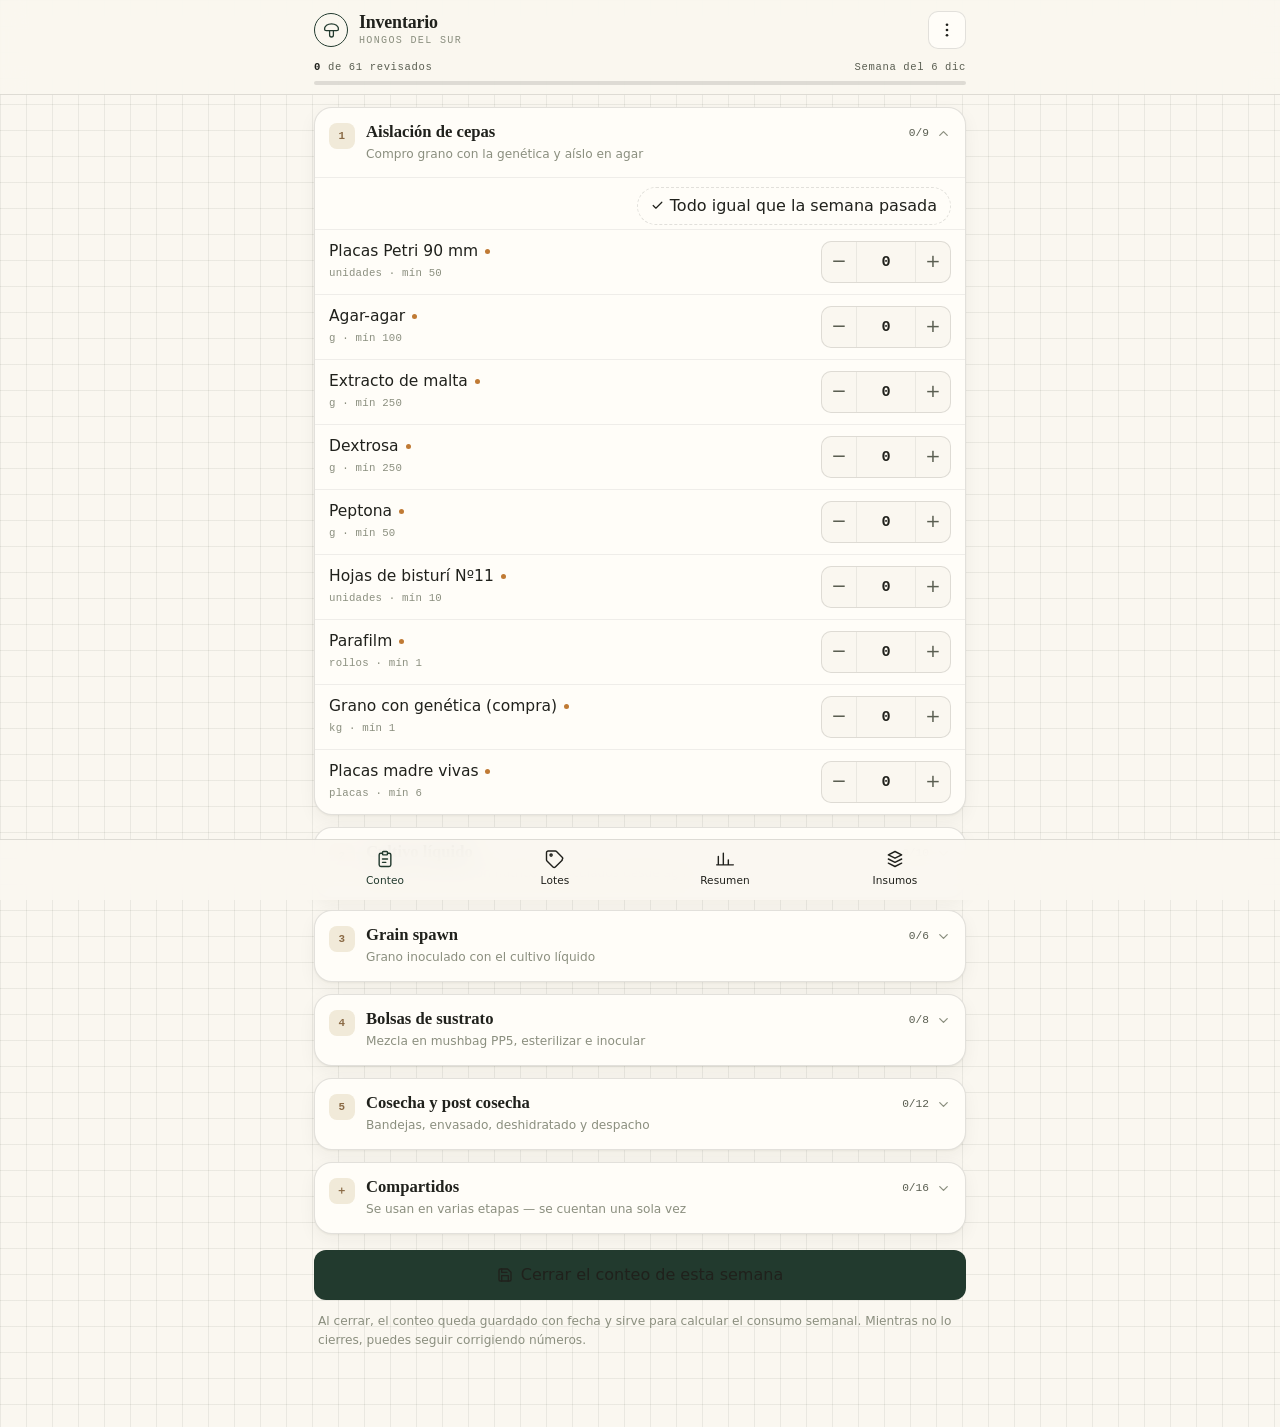
==== inventario/index.html @ a9a87414 "Sincroniza lotes y cosechas entre dispositivos Lo local sigue mandando: se guarda primero en el tele" ====
<!doctype html>
<html lang="es">
<head>
<meta charset="utf-8">
<meta name="viewport" content="width=device-width,initial-scale=1,viewport-fit=cover">
<meta name="theme-color" content="#faf7f0" media="(prefers-color-scheme: light)">
<meta name="theme-color" content="#161b17" media="(prefers-color-scheme: dark)">
<meta name="description" content="Inventario de insumos y trazabilidad de lotes - Hongos del Sur">
<meta name="robots" content="noindex, nofollow">
<meta name="apple-mobile-web-app-capable" content="yes">
<meta name="apple-mobile-web-app-title" content="Inventario">
<meta name="apple-mobile-web-app-status-bar-style" content="default">
<meta name="mobile-web-app-capable" content="yes">
<link rel="manifest" href="manifest.json">
<link rel="apple-touch-icon" href="icons/apple-touch-icon.png">
<link rel="icon" href="icons/favicon-32.png" sizes="32x32" type="image/png">
<style>html{-webkit-tap-highlight-color:transparent}body{margin:0}</style>
</head>
<body><title>Inventario — Hongos del Sur</title>

<style>
/* ============================================================
   Inventario — Hongos del Sur
   Paleta y tipografía derivadas de DESIGN.md del sitio.
   Sin dependencias externas: funciona sin internet.
   ============================================================ */

:root{
  /* Superficies */
  --paper:#faf7f0;
  --sand:#f1ead9;
  --cream:#fffdf8;
  --line:rgba(32,33,28,.13);
  --line-soft:rgba(32,33,28,.07);

  /* Texto */
  --ink:#20211c;
  --ink-soft:#5a5e51;
  --ink-faint:#8b8f7f;

  /* Marca */
  --forest:#223a2e;
  --moss:#7b8a58;
  --amber:#c07a34;
  --earth:#8a6a45;

  /* Acción */
  --accent:#223a2e;
  --accent-hi:#2f4f3c;
  --on-accent:#faf7f0;

  /* Estado (semántico, independiente del acento) */
  --ok:#5f7a4a;
  --ok-bg:rgba(95,122,74,.12);
  --warn:#b5722c;
  --warn-bg:rgba(181,114,44,.13);
  --crit:#a33b28;
  --crit-bg:rgba(163,59,40,.12);

  /* Tipografía */
  --f-display:ui-serif,Georgia,"Iowan Old Style","Times New Roman",serif;
  --f-body:system-ui,-apple-system,"Segoe UI",Roboto,"Helvetica Neue",sans-serif;
  --f-mono:ui-monospace,"Cascadia Mono","SF Mono",Menlo,Consolas,"Liberation Mono",monospace;

  --r:12px;
  --r-lg:18px;
  --shadow:0 1px 2px rgba(32,33,28,.05),0 6px 18px rgba(32,33,28,.05);
}

@media (prefers-color-scheme:dark){
  :root{
    --paper:#161b17;
    --sand:#1d241f;
    --cream:#1e2620;
    --line:rgba(233,229,217,.15);
    --line-soft:rgba(233,229,217,.07);
    --ink:#e9e5d9;
    --ink-soft:#a2ab96;
    --ink-faint:#78806e;
    --forest:#8fa367;
    --moss:#9bb87a;
    --amber:#d99a52;
    --earth:#b09070;
    --accent:#8fa367;
    --accent-hi:#a3b87b;
    --on-accent:#12180f;
    --ok:#9bb87a;
    --ok-bg:rgba(155,184,122,.15);
    --warn:#d99a52;
    --warn-bg:rgba(217,154,82,.15);
    --crit:#dc7a63;
    --crit-bg:rgba(220,122,99,.15);
    --shadow:0 1px 2px rgba(0,0,0,.3),0 6px 18px rgba(0,0,0,.25);
  }
}
:root[data-theme="dark"]{
  --paper:#161b17; --sand:#1d241f; --cream:#1e2620;
  --line:rgba(233,229,217,.15); --line-soft:rgba(233,229,217,.07);
  --ink:#e9e5d9; --ink-soft:#a2ab96; --ink-faint:#78806e;
  --forest:#8fa367; --moss:#9bb87a; --amber:#d99a52; --earth:#b09070;
  --accent:#8fa367; --accent-hi:#a3b87b; --on-accent:#12180f;
  --ok:#9bb87a; --ok-bg:rgba(155,184,122,.15);
  --warn:#d99a52; --warn-bg:rgba(217,154,82,.15);
  --crit:#dc7a63; --crit-bg:rgba(220,122,99,.15);
  --shadow:0 1px 2px rgba(0,0,0,.3),0 6px 18px rgba(0,0,0,.25);
}
:root[data-theme="light"]{
  --paper:#faf7f0; --sand:#f1ead9; --cream:#fffdf8;
  --line:rgba(32,33,28,.13); --line-soft:rgba(32,33,28,.07);
  --ink:#20211c; --ink-soft:#5a5e51; --ink-faint:#8b8f7f;
  --forest:#223a2e; --moss:#7b8a58; --amber:#c07a34; --earth:#8a6a45;
  --accent:#223a2e; --accent-hi:#2f4f3c; --on-accent:#faf7f0;
  --ok:#5f7a4a; --ok-bg:rgba(95,122,74,.12);
  --warn:#b5722c; --warn-bg:rgba(181,114,44,.13);
  --crit:#a33b28; --crit-bg:rgba(163,59,40,.12);
  --shadow:0 1px 2px rgba(32,33,28,.05),0 6px 18px rgba(32,33,28,.05);
}

*,*::before,*::after{box-sizing:border-box}

.hds{
  font-family:var(--f-body);
  color:var(--ink);
  background:var(--paper);
  /* Trama de papel milimetrado, muy tenue — guiño al cuaderno de laboratorio */
  background-image:
    linear-gradient(var(--line-soft) 1px,transparent 1px),
    linear-gradient(90deg,var(--line-soft) 1px,transparent 1px);
  background-size:26px 26px;
  min-height:100vh;
  -webkit-text-size-adjust:100%;
  padding-bottom:calc(78px + env(safe-area-inset-bottom,0px));
  line-height:1.5;
  font-size:16px;
}
.hds :focus-visible{outline:2px solid var(--accent);outline-offset:2px;border-radius:6px}
.hds button{font:inherit;color:inherit;cursor:pointer}
.hds input,.hds select,.hds textarea{font:inherit;color:inherit}

.wrap{max-width:680px;margin:0 auto;padding:0 14px}

/* ---------- Cabecera ---------- */
.top{
  position:sticky;top:0;z-index:40;
  background:color-mix(in srgb,var(--paper) 88%,transparent);
  backdrop-filter:blur(12px);-webkit-backdrop-filter:blur(12px);
  border-bottom:1px solid var(--line);
}
.top__in{display:flex;align-items:center;gap:11px;padding:11px 14px;max-width:680px;margin:0 auto}
.mark{width:34px;height:34px;flex:none;border-radius:50%;border:1.5px solid var(--accent);display:grid;place-items:center;color:var(--accent)}
.mark svg{width:19px;height:19px;display:block}
.top__txt{min-width:0;flex:1}
.top__t{font-family:var(--f-display);font-size:1.12rem;font-weight:600;letter-spacing:-.01em;line-height:1.15}
.top__s{font-family:var(--f-mono);font-size:.63rem;letter-spacing:.13em;text-transform:uppercase;color:var(--ink-faint);margin-top:1px}
.iconbtn{
  width:38px;height:38px;flex:none;border-radius:10px;border:1px solid var(--line);
  background:var(--cream);display:grid;place-items:center;color:var(--ink-soft);
}
.iconbtn:hover{border-color:var(--accent);color:var(--accent)}
.iconbtn svg{width:18px;height:18px}
/* display:grid gana sobre el [hidden] del navegador; hay que desactivarlo a mano. */
.iconbtn[hidden],.mark[hidden]{display:none}

/* Barra de avance del conteo */
.prog{padding:0 14px 9px;max-width:680px;margin:0 auto}
.prog__lbl{display:flex;justify-content:space-between;align-items:baseline;font-family:var(--f-mono);font-size:.66rem;letter-spacing:.06em;color:var(--ink-soft);margin-bottom:5px}
.prog__lbl b{color:var(--ink);font-weight:600}
.prog__bar{height:4px;border-radius:99px;background:var(--line);overflow:hidden}
.prog__fill{height:100%;background:var(--accent);border-radius:99px;transition:width .35s cubic-bezier(.4,0,.2,1)}

/* ---------- Grupos de etapa ---------- */
.stage{
  background:var(--cream);border:1px solid var(--line);border-radius:var(--r-lg);
  margin-top:12px;overflow:hidden;box-shadow:var(--shadow);
}
.stage__head{
  display:flex;align-items:flex-start;gap:11px;width:100%;text-align:left;
  padding:14px;background:none;border:0;border-bottom:1px solid transparent;
}
.stage.open .stage__head{border-bottom-color:var(--line-soft)}
.stage__n{
  font-family:var(--f-mono);font-size:.68rem;font-weight:600;letter-spacing:.04em;
  width:26px;height:26px;flex:none;border-radius:8px;display:grid;place-items:center;
  background:var(--sand);color:var(--earth);margin-top:1px;
}
.stage__txt{flex:1;min-width:0}
.stage__t{display:block;font-family:var(--f-display);font-size:1.04rem;font-weight:600;line-height:1.25;text-wrap:balance}
.stage__d{display:block;font-size:.76rem;color:var(--ink-faint);margin-top:3px;line-height:1.4}
.stage__c{font-family:var(--f-mono);font-size:.7rem;color:var(--ink-soft);flex:none;display:flex;align-items:center;gap:7px;margin-top:3px;font-variant-numeric:tabular-nums}
.chev{width:15px;height:15px;transition:transform .25s;color:var(--ink-faint)}
.stage.open .chev{transform:rotate(180deg)}
.stage__body{display:none}
.stage.open .stage__body{display:block}

.samebar{display:flex;justify-content:flex-end;padding:9px 14px 4px}
.btn-same{
  border:1px dashed var(--line);background:none;color:var(--ink-soft);
  border-radius:99px;padding:6px 13px;font-size:.76rem;
  display:inline-flex;align-items:center;gap:6px;
}
.btn-same:hover{border-color:var(--accent);border-style:solid;color:var(--accent)}
.btn-same svg{width:13px;height:13px}

/* ---------- Fila de insumo ---------- */
.row{border-top:1px solid var(--line-soft)}
.row:first-child{border-top:0}
.row__top{display:flex;align-items:flex-start;gap:10px;padding:11px 14px}
.row__tap{flex:1;min-width:0;background:none;border:0;padding:0;text-align:left}
.row__nom{font-size:.94rem;font-weight:500;line-height:1.3;display:block}
.row__meta{
  display:flex;flex-wrap:wrap;align-items:center;gap:5px 8px;margin-top:4px;
  font-family:var(--f-mono);font-size:.67rem;color:var(--ink-faint);letter-spacing:.02em;
}
.pill{display:inline-flex;align-items:center;gap:4px;padding:2px 7px;border-radius:99px;font-weight:600;letter-spacing:.03em}
.pill--ok{background:var(--ok-bg);color:var(--ok)}
.pill--warn{background:var(--warn-bg);color:var(--warn)}
.pill--crit{background:var(--crit-bg);color:var(--crit)}
.pill--vivo{background:var(--sand);color:var(--earth)}
.stage__c{white-space:nowrap}
.dot{width:5px;height:5px;border-radius:50%;background:currentColor;flex:none}

.stepper{display:flex;align-items:center;gap:0;flex:none;border:1px solid var(--line);border-radius:10px;overflow:hidden;background:var(--paper)}
.stepper button{
  width:34px;height:40px;border:0;background:none;color:var(--ink-soft);
  font-size:1.15rem;line-height:1;display:grid;place-items:center;
}
.stepper button:hover{background:var(--sand);color:var(--accent)}
.stepper input{
  width:60px;height:40px;border:0;border-left:1px solid var(--line-soft);border-right:1px solid var(--line-soft);
  background:none;text-align:center;font-family:var(--f-mono);font-size:.95rem;font-weight:600;
  font-variant-numeric:tabular-nums;padding:0 2px;-moz-appearance:textfield;
}
.stepper input::-webkit-outer-spin-button,.stepper input::-webkit-inner-spin-button{-webkit-appearance:none;margin:0}
.row.done .stepper{border-color:color-mix(in srgb,var(--ok) 45%,var(--line))}
.row.pend .row__nom::after{
  content:"";display:inline-block;width:5px;height:5px;border-radius:50%;
  background:var(--amber);margin-left:7px;vertical-align:middle;
}

/* Cajón de detalle */
.det{display:none;padding:0 14px 14px;margin-left:0}
.row.open .det{display:block}
.det__box{background:var(--sand);border-radius:var(--r);padding:12px}
.det__grid{display:grid;grid-template-columns:repeat(3,1fr);gap:10px;margin-bottom:11px}
.det__k{font-family:var(--f-mono);font-size:.6rem;letter-spacing:.08em;text-transform:uppercase;color:var(--ink-faint)}
.det__v{font-family:var(--f-mono);font-size:.9rem;font-weight:600;font-variant-numeric:tabular-nums;margin-top:2px}
.det__row{display:flex;align-items:center;gap:9px;flex-wrap:wrap}
.det__row label{font-size:.8rem;color:var(--ink-soft);flex:1;min-width:120px}
.mini{width:88px;height:34px;border:1px solid var(--line);border-radius:8px;background:var(--cream);text-align:center;font-family:var(--f-mono);font-size:.86rem;font-variant-numeric:tabular-nums;-moz-appearance:textfield}
.mini::-webkit-outer-spin-button,.mini::-webkit-inner-spin-button{-webkit-appearance:none;margin:0}
.spark{margin-top:11px;height:34px;width:100%;display:block;overflow:visible}
.linkbtn{background:none;border:0;padding:0;color:var(--accent);font-size:.78rem;text-decoration:underline;text-underline-offset:3px;margin-top:10px}

/* ---------- Botones ---------- */
.btn{
  border:0;border-radius:12px;padding:13px 18px;font-size:.92rem;font-weight:600;
  display:inline-flex;align-items:center;justify-content:center;gap:8px;width:100%;
}
.btn--primary{background:var(--accent);color:var(--on-accent)}
.btn--primary:hover{background:var(--accent-hi)}
.btn--ghost{background:var(--cream);color:var(--ink);border:1px solid var(--line)}
.btn--ghost:hover{border-color:var(--accent);color:var(--accent)}
.btn--danger{background:var(--cream);color:var(--crit);border:1px solid var(--crit-bg)}
.btn svg{width:16px;height:16px;flex:none}
.btnrow{display:grid;grid-template-columns:1fr 1fr;gap:9px}

/* ---------- Resumen ---------- */
.tiles{display:grid;grid-template-columns:1fr 1fr;gap:10px;margin-top:12px}
.tile{background:var(--cream);border:1px solid var(--line);border-radius:var(--r-lg);padding:14px;box-shadow:var(--shadow)}
.tile__k{font-family:var(--f-mono);font-size:.6rem;letter-spacing:.09em;text-transform:uppercase;color:var(--ink-faint);line-height:1.3}
.tile__v{font-family:var(--f-mono);font-size:1.5rem;font-weight:700;font-variant-numeric:tabular-nums;letter-spacing:-.02em;margin-top:7px;line-height:1}
.tile__s{font-size:.72rem;color:var(--ink-faint);margin-top:5px;line-height:1.35}
.tile--crit .tile__v{color:var(--crit)}
.tile--warn .tile__v{color:var(--warn)}

.card{background:var(--cream);border:1px solid var(--line);border-radius:var(--r-lg);margin-top:12px;box-shadow:var(--shadow);overflow:hidden}
.card__head{padding:14px 14px 11px;display:flex;align-items:baseline;justify-content:space-between;gap:10px}
.card__t{font-family:var(--f-display);font-size:1.02rem;font-weight:600}
.card__n{font-family:var(--f-mono);font-size:.68rem;color:var(--ink-faint)}
.card__body{padding:0 14px 14px}

.buy{display:flex;align-items:center;gap:11px;padding:10px 14px;border-top:1px solid var(--line-soft)}
.buy__t{flex:1;min-width:0}
.buy__n{font-size:.9rem;font-weight:500;line-height:1.3}
.buy__m{font-family:var(--f-mono);font-size:.66rem;color:var(--ink-faint);margin-top:3px}
.buy__q{font-family:var(--f-mono);font-size:1rem;font-weight:700;text-align:right;flex:none;max-width:104px;font-variant-numeric:tabular-nums}
.buy__q small{display:block;font-size:.62rem;font-weight:400;color:var(--ink-faint);letter-spacing:.03em}
button.buy{width:100%;text-align:left;background:none;border:0;border-top:1px solid var(--line-soft)}
button.buy:hover{background:var(--sand)}

.bars{display:flex;flex-direction:column;gap:9px}
.bar__l{display:flex;justify-content:space-between;font-size:.78rem;margin-bottom:4px}
.bar__l span:last-child{font-family:var(--f-mono);font-variant-numeric:tabular-nums;color:var(--ink-soft)}
.bar__t{height:6px;background:var(--sand);border-radius:99px;overflow:hidden}
.bar__f{height:100%;border-radius:99px;background:var(--moss)}

.hist{width:100%;border-collapse:collapse;font-family:var(--f-mono);font-size:.76rem;font-variant-numeric:tabular-nums}
.hist th{text-align:left;font-weight:600;font-size:.6rem;letter-spacing:.08em;text-transform:uppercase;color:var(--ink-faint);padding:0 0 7px}
.hist td{padding:7px 0;border-top:1px solid var(--line-soft)}
.hist td:nth-child(n+2),.hist th:nth-child(n+2){text-align:right}
.tablescroll{overflow-x:auto}

/* ---------- Insumos ---------- */
.search{width:100%;height:44px;border:1px solid var(--line);border-radius:12px;background:var(--cream);padding:0 14px;font-size:.92rem;margin-top:12px}
.ilist{margin-top:12px}
.igroup__t{font-family:var(--f-mono);font-size:.63rem;letter-spacing:.11em;text-transform:uppercase;color:var(--ink-faint);padding:16px 4px 7px}
.irow{display:flex;align-items:center;gap:10px;width:100%;text-align:left;background:var(--cream);border:1px solid var(--line);border-radius:var(--r);padding:11px 13px;margin-bottom:7px}
.irow:hover{border-color:var(--accent)}
.irow__t{flex:1;min-width:0}
.irow__n{font-size:.9rem;font-weight:500;line-height:1.3}
.irow__m{font-family:var(--f-mono);font-size:.66rem;color:var(--ink-faint);margin-top:3px}
.irow.off{opacity:.5}
.irow__go{color:var(--ink-faint);flex:none;width:15px;height:15px}

/* ---------- Hoja inferior (modal) ---------- */
.sheet{position:fixed;inset:0;z-index:60;display:none}
.sheet.open{display:block}
.sheet__bg{position:absolute;inset:0;background:rgba(20,22,18,.45);backdrop-filter:blur(2px)}
.sheet__panel{
  position:absolute;left:0;right:0;bottom:0;max-height:88vh;overflow-y:auto;
  background:var(--paper);border-radius:22px 22px 0 0;border-top:1px solid var(--line);
  padding:8px 16px calc(20px + env(safe-area-inset-bottom,0px));
  max-width:680px;margin:0 auto;animation:up .28s cubic-bezier(.32,.72,0,1);
}
@keyframes up{from{transform:translateY(100%)}to{transform:translateY(0)}}
.grab{width:38px;height:4px;border-radius:99px;background:var(--line);margin:6px auto 14px}
.sheet__t{font-family:var(--f-display);font-size:1.14rem;font-weight:600;margin-bottom:3px}
.sheet__d{font-size:.8rem;color:var(--ink-faint);margin-bottom:16px;line-height:1.5}
.field{margin-bottom:13px}
.field label{display:block;font-family:var(--f-mono);font-size:.62rem;letter-spacing:.09em;text-transform:uppercase;color:var(--ink-faint);margin-bottom:5px}
.field input,.field select{width:100%;height:44px;border:1px solid var(--line);border-radius:11px;background:var(--cream);padding:0 13px;font-size:.92rem}
.field textarea{width:100%;min-height:82px;border:1px solid var(--line);border-radius:11px;background:var(--cream);padding:11px 13px;font-size:.92rem;line-height:1.5;resize:vertical;font-family:inherit}
.field input[type="date"]{-webkit-appearance:none;appearance:none}
.field .hint{display:block;font-family:var(--f-body);font-size:.72rem;letter-spacing:0;text-transform:none;color:var(--ink-faint);margin-top:6px;line-height:1.5}
.field select{appearance:none;background-image:linear-gradient(45deg,transparent 50%,currentColor 50%),linear-gradient(135deg,currentColor 50%,transparent 50%);background-position:calc(100% - 18px) 50%,calc(100% - 13px) 50%;background-size:5px 5px,5px 5px;background-repeat:no-repeat}
.f2{display:grid;grid-template-columns:1fr 1fr;gap:10px}
.menu__item{display:flex;align-items:center;gap:12px;width:100%;text-align:left;background:none;border:0;padding:13px 4px;border-bottom:1px solid var(--line-soft);font-size:.92rem}
.menu__item:last-child{border-bottom:0}
.menu__item svg{width:17px;height:17px;color:var(--ink-faint);flex:none}
.menu__item small{display:block;font-size:.72rem;color:var(--ink-faint);margin-top:2px;font-weight:400}
.menu__item span{flex:1}

/* ---------- Navegación inferior ---------- */
.tabs{
  position:fixed;left:0;right:0;bottom:0;z-index:50;
  background:color-mix(in srgb,var(--paper) 92%,transparent);
  backdrop-filter:blur(14px);-webkit-backdrop-filter:blur(14px);
  border-top:1px solid var(--line);
  padding-bottom:env(safe-area-inset-bottom,0px);
}
.tabs__in{display:flex;max-width:680px;margin:0 auto}
.tab{flex:1;background:none;border:0;padding:9px 4px 11px;display:flex;flex-direction:column;align-items:center;gap:4px;color:var(--ink-faint);position:relative}
.tab svg{width:20px;height:20px}
.tab span{font-size:.66rem;font-weight:500;letter-spacing:.01em}
.tab.on{color:var(--accent)}
.tab[hidden]{display:none}
.tab .badge{
  position:absolute;top:5px;left:50%;margin-left:6px;min-width:16px;height:16px;
  border-radius:99px;background:var(--crit);color:#fff;font-family:var(--f-mono);
  font-size:.58rem;font-weight:700;display:grid;place-items:center;padding:0 4px;
  font-style:normal;
}
/* display:grid de arriba gana sobre el [hidden] del navegador; hay que desactivarlo aquí. */
.tab .badge[hidden]{display:none}

/* ---------- Lotes: lista ---------- */
.chips{display:flex;gap:7px;overflow-x:auto;padding:12px 2px 3px;margin:0 -2px}
.chip{
  flex:none;border:1px solid var(--line);background:var(--cream);color:var(--ink-soft);
  border-radius:99px;padding:6px 13px;font-size:.78rem;white-space:nowrap;
}
.chip.on{background:var(--accent);color:var(--on-accent);border-color:var(--accent)}
.lote{
  display:flex;align-items:flex-start;gap:11px;width:100%;text-align:left;
  background:var(--cream);border:1px solid var(--line);border-radius:var(--r-lg);
  padding:12px 13px;margin-bottom:8px;box-shadow:var(--shadow);
}
.lote:hover{border-color:var(--accent)}
.lote__t{flex:1;min-width:0}
.lote__cod{font-family:var(--f-mono);font-size:.8rem;font-weight:700;letter-spacing:.04em}
.lote__nom{font-size:.94rem;font-weight:500;margin-top:2px;line-height:1.3}
.lote__m{display:flex;flex-wrap:wrap;align-items:center;gap:5px 9px;margin-top:6px;font-family:var(--f-mono);font-size:.66rem;color:var(--ink-faint)}
.lote__r{flex:none;text-align:right;padding-top:2px}
.lote__kg{font-family:var(--f-mono);font-size:1.02rem;font-weight:700;font-variant-numeric:tabular-nums;line-height:1}
.lote__kg small{display:block;font-size:.6rem;font-weight:400;color:var(--ink-faint);margin-top:3px;letter-spacing:.03em}
/* Las filas se arman con <span> dentro de botones: hay que volverlos bloque. */
.lote__cod,.lote__nom,.lote__kg,.ev__b,.ev__t,.ev__d,.ev__x,.buy__n,.buy__m{display:block}
.est{
  display:inline-flex;align-items:center;gap:4px;padding:2px 8px;border-radius:99px;
  font-family:var(--f-mono);font-size:.62rem;font-weight:700;letter-spacing:.05em;text-transform:uppercase;
}
.est--prep{background:var(--line-soft);color:var(--ink-soft)}
.est--inoc{background:var(--sand);color:var(--earth)}
.est--incu{background:var(--warn-bg);color:var(--warn)}
.est--fruc{background:var(--ok-bg);color:var(--ok)}
.est--cose{background:var(--warn-bg);color:var(--amber)}
.est--fin{background:var(--line-soft);color:var(--ink-faint)}
.est--desc{background:var(--crit-bg);color:var(--crit)}
.tarde{color:var(--crit)}

/* ---------- Lotes: ficha ---------- */
.ficha{background:var(--cream);border:1px solid var(--line);border-radius:var(--r-lg);padding:15px;margin-top:12px;box-shadow:var(--shadow)}
.ficha__cod{font-family:var(--f-mono);font-size:1.3rem;font-weight:700;letter-spacing:.02em;line-height:1.1}
.ficha__nom{font-family:var(--f-display);font-size:1.12rem;font-weight:600;margin-top:7px;line-height:1.25}
.ficha__sci{font-family:var(--f-mono);font-size:.69rem;color:var(--moss);margin-top:3px;letter-spacing:.02em}
.ficha__meta{display:flex;flex-wrap:wrap;align-items:center;gap:7px 11px;margin-top:11px;font-family:var(--f-mono);font-size:.68rem;color:var(--ink-faint)}
.acts{display:grid;grid-template-columns:1fr 1fr;gap:9px;margin-top:12px}
.acts .btn{padding:12px 9px;font-size:.85rem}
.acts .full{grid-column:1 / -1}

/* Tablero de bolsas */
.bgrid{display:grid;grid-template-columns:repeat(auto-fill,minmax(56px,1fr));gap:6px;margin-top:11px}
.bchip{
  border:1px solid var(--line);background:var(--paper);border-radius:10px;
  padding:6px 3px 7px;display:flex;flex-direction:column;align-items:center;gap:2px;
}
.bchip__n{font-family:var(--f-mono);font-size:.58rem;color:var(--ink-faint);letter-spacing:.06em}
.bchip__v{font-family:var(--f-mono);font-size:.84rem;font-weight:700;font-variant-numeric:tabular-nums;line-height:1.1}
.bchip--ok{background:var(--ok-bg);border-color:transparent}
.bchip--ok .bchip__v{color:var(--ok)}
.bchip--desc{background:var(--crit-bg);border-color:transparent}
.bchip--desc .bchip__v,.bchip--desc .bchip__n{color:var(--crit)}
.bchip:hover{border-color:var(--accent)}

/* Fila de pesaje bolsa por bolsa */
.brow{display:flex;align-items:center;gap:11px;padding:8px 0;border-top:1px solid var(--line-soft)}
.brow:first-child{border-top:0}
.brow__n{
  font-family:var(--f-mono);font-size:.72rem;font-weight:600;color:var(--ink-soft);
  width:34px;height:34px;flex:none;border-radius:9px;background:var(--sand);display:grid;place-items:center;
}
.brow.tiene .brow__n{background:var(--ok-bg);color:var(--ok)}
.brow.fuera .brow__n{background:var(--crit-bg);color:var(--crit)}
.brow__c{flex:1;display:flex;align-items:center;gap:8px}
.brow input{
  flex:1;min-width:0;height:40px;border:1px solid var(--line);border-radius:10px;background:var(--cream);
  padding:0 11px;text-align:right;font-family:var(--f-mono);font-size:.92rem;font-variant-numeric:tabular-nums;
}
.brow__u{font-family:var(--f-mono);font-size:.7rem;color:var(--ink-faint);width:18px;flex:none}
.btot{
  position:sticky;bottom:0;background:var(--paper);border-top:1px solid var(--line);
  margin-top:6px;padding:11px 0 3px;display:flex;justify-content:space-between;align-items:baseline;
  font-family:var(--f-mono);font-size:.78rem;color:var(--ink-soft);
}
.btot b{font-size:1.02rem;color:var(--ink)}

/* Línea de tiempo del lote */
.ev{display:flex;gap:10px;width:100%;text-align:left;background:none;border:0;padding:11px 0;border-top:1px solid var(--line-soft)}
.ev:first-child{border-top:0}
.ev__i{flex:none;width:27px;height:27px;border-radius:9px;display:grid;place-items:center;background:var(--sand);color:var(--earth);margin-top:1px}
.ev__i svg{width:14px;height:14px}
.ev--cos .ev__i{background:var(--ok-bg);color:var(--ok)}
.ev--cont .ev__i{background:var(--crit-bg);color:var(--crit)}
.ev--est .ev__i{background:var(--warn-bg);color:var(--warn)}
.ev__b{flex:1;min-width:0}
.ev__t{font-size:.89rem;font-weight:500;line-height:1.35}
.ev__d{font-family:var(--f-mono);font-size:.64rem;color:var(--ink-faint);margin-top:3px;letter-spacing:.03em}
.ev__x{font-size:.82rem;color:var(--ink-soft);margin-top:5px;line-height:1.5;white-space:pre-wrap}

/* Fotos */
.gal{display:grid;grid-template-columns:repeat(3,1fr);gap:6px;margin-top:9px}
.gal button{padding:0;border:0;background:none;display:block;border-radius:10px;overflow:hidden}
.gal img{width:100%;aspect-ratio:1/1;object-fit:cover;display:block;background:var(--sand);border:1px solid var(--line-soft);border-radius:10px}
.evgal{display:flex;flex-wrap:wrap;gap:6px;margin-top:8px}
.evgal button{padding:0;border:0;background:none}
.evgal img{width:62px;height:62px;object-fit:cover;border-radius:9px;display:block;background:var(--sand);border:1px solid var(--line-soft)}
.lupa{position:fixed;inset:0;z-index:80;background:rgba(14,17,13,.94);display:none;align-items:center;justify-content:center;flex-direction:column;gap:14px;padding:20px}
.lupa.open{display:flex}
.lupa img{max-width:100%;max-height:76vh;border-radius:12px;display:block}
.lupa .btn{max-width:320px}

/* ---------- QR y etiqueta ---------- */
.qrbox{display:flex;justify-content:center;padding:14px;background:#fff;border-radius:var(--r);border:1px solid var(--line)}
.qrbox svg{width:200px;height:200px;display:block}
.qrurl{font-family:var(--f-mono);font-size:.66rem;color:var(--ink-faint);word-break:break-all;text-align:center;margin-top:9px;line-height:1.5}

/* La etiqueta: mismo componente en la vista previa y en el papel.
   Tinta negra sobre blanco a propósito, para que salga igual en cualquier impresora. */
.et{
  width:64mm;height:46mm;padding:4mm 4.5mm;background:#fff;color:#111;
  border:.25mm dashed #b9b9b9;display:flex;gap:3mm;align-items:stretch;
  font-family:var(--f-body);overflow:hidden;
}
.et--s{width:48mm;height:34mm;padding:2.8mm 3mm;gap:2mm}
.et__t{flex:1;min-width:0;display:flex;flex-direction:column}
.et__marca{display:flex;align-items:center;gap:1.6mm;font-family:var(--f-mono);font-size:6.2pt;letter-spacing:.14em;text-transform:uppercase;color:#333}
.et__marca svg{width:4.2mm;height:4.2mm;flex:none}
.et--s .et__marca{font-size:5pt;gap:1.2mm}
.et--s .et__marca svg{width:3.4mm;height:3.4mm}
.et__nom{font-family:var(--f-display);font-size:12pt;font-weight:700;line-height:1.1;margin-top:2mm;letter-spacing:-.01em}
.et--s .et__nom{font-size:9pt;margin-top:1.4mm}
.et__sci{font-family:var(--f-mono);font-size:5.8pt;color:#555;margin-top:.8mm;letter-spacing:.02em}
.et--s .et__sci{font-size:4.8pt}
.et__sep{border-top:.3mm solid #111;margin:auto 0 1.8mm;padding-top:1.6mm}
.et--s .et__sep{margin-bottom:1.2mm;padding-top:1.1mm}
.et__k{font-family:var(--f-mono);font-size:5.4pt;letter-spacing:.14em;text-transform:uppercase;color:#666}
.et--s .et__k{font-size:4.6pt}
.et__cod{font-family:var(--f-mono);font-size:11pt;font-weight:700;letter-spacing:.04em;line-height:1.15}
.et--s .et__cod{font-size:8.4pt}
.et__f{font-family:var(--f-mono);font-size:6.2pt;color:#333;margin-top:1.2mm;white-space:nowrap}
.et--s .et__f{font-size:5pt;margin-top:.8mm}
.et__b{font-family:var(--f-mono);font-size:6.6pt;font-weight:700;color:#111;margin-top:.9mm;letter-spacing:.04em}
.et--s .et__b{font-size:5.4pt;margin-top:.6mm}
.et__qr{flex:none;width:21mm;display:flex;flex-direction:column;align-items:center;justify-content:flex-start}
.et--s .et__qr{width:17mm}
.et__qr svg{width:21mm;height:21mm;display:block}
.et--s .et__qr svg{width:17mm;height:17mm}
.et__qr span{font-family:var(--f-mono);font-size:5pt;color:#666;margin-top:1mm;text-align:center;letter-spacing:.06em}
.et--s .et__qr span{display:none}
.etprev{display:flex;justify-content:center;padding:12px 0 4px}

/* La hoja de impresión vive fuera de la app: en pantalla no se ve, en papel es lo único que sale. */
#hojaEtiq{display:none}
.hojaGrid{display:flex;flex-wrap:wrap;align-content:flex-start}
.et{break-inside:avoid;page-break-inside:avoid}
@media print{
  .hds{display:none !important}
  #hojaEtiq{display:block;background:#fff}
}
@page{size:A4;margin:8mm}

/* ---------- Varios ---------- */
.empty{text-align:center;padding:34px 20px;color:var(--ink-faint);font-size:.86rem;line-height:1.6}
.empty svg{width:32px;height:32px;margin-bottom:11px;opacity:.5}
.note{font-size:.76rem;color:var(--ink-faint);line-height:1.55;margin-top:12px;padding:0 4px}
.toast{
  position:fixed;left:50%;transform:translateX(-50%) translateY(20px);
  bottom:calc(84px + env(safe-area-inset-bottom,0px));z-index:70;
  background:var(--ink);color:var(--paper);padding:11px 18px;border-radius:99px;
  font-size:.84rem;font-weight:500;opacity:0;transition:opacity .25s,transform .25s;pointer-events:none;
  max-width:88vw;text-align:center;
}
.toast.show{opacity:1;transform:translateX(-50%) translateY(0)}
.sr{position:absolute;width:1px;height:1px;overflow:hidden;clip:rect(0 0 0 0);white-space:nowrap}
h1,h2,h3,p,table{margin:0}

@media (min-width:560px){
  .tiles{grid-template-columns:repeat(4,1fr)}
  .row__nom{font-size:.97rem}
}
@media (prefers-reduced-motion:reduce){
  *{animation-duration:.01ms !important;transition-duration:.01ms !important}
}
</style>

<div class="hds">

<header class="top">
  <div class="top__in">
    <div class="mark" id="hMark" aria-hidden="true">
      <svg viewBox="0 0 24 24" fill="none" stroke="currentColor" stroke-width="1.6" stroke-linecap="round" stroke-linejoin="round">
        <path d="M3.2 10.5c0-4.2 3.9-7 8.8-7s8.8 2.8 8.8 7c0 1.1-.9 1.7-2.2 1.7H5.4c-1.3 0-2.2-.6-2.2-1.7Z"/>
        <path d="M9.6 12.2v5.4c0 1.6.9 2.6 2.4 2.6s2.4-1 2.4-2.6v-5.4"/>
      </svg>
    </div>
    <button class="iconbtn" id="btnAtras" aria-label="Volver a la lista de lotes" hidden>
      <svg viewBox="0 0 24 24" fill="none" stroke="currentColor" stroke-width="2" stroke-linecap="round" stroke-linejoin="round"><path d="m15 18-6-6 6-6"/></svg>
    </button>
    <div class="top__txt">
      <h1 class="top__t" id="hTitle">Inventario</h1>
      <div class="top__s" id="hSub">Hongos del Sur</div>
    </div>
    <button class="iconbtn" id="btnMenu" aria-label="Menú y respaldos">
      <svg viewBox="0 0 24 24" fill="currentColor"><circle cx="12" cy="5" r="1.8"/><circle cx="12" cy="12" r="1.8"/><circle cx="12" cy="19" r="1.8"/></svg>
    </button>
  </div>
  <div class="prog" id="progWrap">
    <div class="prog__lbl"><span id="progTxt">—</span><span id="progWeek"></span></div>
    <div class="prog__bar"><div class="prog__fill" id="progFill" style="width:0%"></div></div>
  </div>
</header>

<main class="wrap">
  <section id="tab-conteo"></section>
  <section id="tab-lotes" hidden></section>
  <section id="tab-ficha" hidden></section>
  <section id="tab-resumen" hidden></section>
  <section id="tab-insumos" hidden></section>
</main>

<nav class="tabs" aria-label="Secciones">
  <div class="tabs__in">
    <button class="tab on" data-tab="conteo">
      <svg viewBox="0 0 24 24" fill="none" stroke="currentColor" stroke-width="1.7" stroke-linecap="round" stroke-linejoin="round"><path d="M9 5H7a2 2 0 0 0-2 2v12a2 2 0 0 0 2 2h10a2 2 0 0 0 2-2V7a2 2 0 0 0-2-2h-2"/><rect x="9" y="3" width="6" height="4" rx="1"/><path d="M9 12h6M9 16h4"/></svg>
      <span>Conteo</span>
    </button>
    <button class="tab" data-tab="lotes">
      <svg viewBox="0 0 24 24" fill="none" stroke="currentColor" stroke-width="1.7" stroke-linecap="round" stroke-linejoin="round"><path d="M20.6 13.4 12.4 21.6a2 2 0 0 1-2.8 0l-7.2-7.2a2 2 0 0 1-.6-1.4V4.4A2 2 0 0 1 3.8 2.4h8.6a2 2 0 0 1 1.4.6l6.8 6.8a2 2 0 0 1 0 2.8Z"/><circle cx="7.3" cy="7.3" r="1.3"/></svg>
      <span>Lotes</span>
    </button>
    <button class="tab" data-tab="resumen">
      <svg viewBox="0 0 24 24" fill="none" stroke="currentColor" stroke-width="1.7" stroke-linecap="round" stroke-linejoin="round"><path d="M4 19V9M10 19V5M16 19v-6M22 19H2"/></svg>
      <span>Resumen</span>
      <em class="badge" id="tabBadge" hidden></em>
    </button>
    <button class="tab" data-tab="insumos">
      <svg viewBox="0 0 24 24" fill="none" stroke="currentColor" stroke-width="1.7" stroke-linecap="round" stroke-linejoin="round"><path d="M20 7 12 3 4 7l8 4 8-4Z"/><path d="M4 12l8 4 8-4M4 17l8 4 8-4"/></svg>
      <span>Insumos</span>
    </button>
  </div>
</nav>

<div class="sheet" id="sheet" role="dialog" aria-modal="true">
  <div class="sheet__bg" data-close="1"></div>
  <div class="sheet__panel" id="sheetPanel"></div>
</div>

<div class="lupa" id="lupa" role="dialog" aria-modal="true" aria-label="Fotografía">
  <img id="lupaImg" alt="">
  <button class="btn btn--ghost" id="lupaBorrar">Eliminar esta foto</button>
  <button class="btn btn--primary" id="lupaCerrar">Cerrar</button>
</div>

<div class="toast" id="toast" role="status" aria-live="polite"></div>

</div>

<!-- Hoja de etiquetas: invisible en pantalla, es lo único que se imprime. -->
<div id="hojaEtiq" aria-hidden="true"></div>

<script>
(function(){
"use strict";

/* ============================================================
   1. Datos base — catálogo inicial de insumos por etapa
   ============================================================ */

var ETAPAS = [
  {k:"1", n:"Aislación de cepas",     d:"Compro grano con la genética y aíslo en agar"},
  {k:"2", n:"Cultivo líquido",        d:"Frascos con solución nutritiva, inoculados desde agar"},
  {k:"3", n:"Grain spawn",            d:"Grano inoculado con el cultivo líquido"},
  {k:"4", n:"Bolsas de sustrato",     d:"Mezcla en mushbag PP5, esterilizar e inocular"},
  {k:"5", n:"Cosecha y post cosecha", d:"Bandejas, envasado, deshidratado y despacho"},
  {k:"c", n:"Compartidos",            d:"Se usan en varias etapas — se cuentan una sola vez"}
];

// [etapa, nombre, unidad, mínimo, tipo]  ·  tipo "v" = stock vivo (no se compra)
var SEMILLA = [
  ["1","Placas Petri 90 mm","unidades",50],
  ["1","Agar-agar","g",100],
  ["1","Extracto de malta","g",250],
  ["1","Dextrosa","g",250],
  ["1","Peptona","g",50],
  ["1","Hojas de bisturí Nº11","unidades",10],
  ["1","Parafilm","rollos",1],
  ["1","Grano con genética (compra)","kg",1],
  ["1","Placas madre vivas","placas",6,"v"],

  ["2","Frascos vidrio 500 ml","unidades",12],
  ["2","Tapas con filtro y puerto","unidades",12],
  ["2","Puertos autosellantes","unidades",20],
  ["2","Filtro sintético (poliéster)","m",1],
  ["2","Extracto de malta light","g",500],
  ["2","Miel","g",500],
  ["2","Jeringas 20 ml","unidades",20],
  ["2","Agujas 18G","unidades",30],
  ["2","Barras magnéticas","unidades",2],
  ["2","Frascos de cultivo líquido listos","frascos",4,"v"],

  ["3","Grano de trigo","kg",20],
  ["3","Centeno","kg",10],
  ["3","Mijo","kg",5],
  ["3","Bolsas de spawn con filtro","unidades",30],
  ["3","Frascos 1 L para spawn","unidades",12],
  ["3","Bolsas de spawn colonizadas","bolsas",6,"v"],

  ["4","Mushbag PP5 con filtro","unidades",150],
  ["4","Aserrín de roble o álamo","kg",100],
  ["4","Salvado de trigo (afrecho)","kg",30],
  ["4","Paja picada","kg",20],
  ["4","Harina de soja","kg",10],
  ["4","Resistencia de selladora (repuesto)","unidades",1],
  ["4","Bolsas en incubación","bolsas",0,"v"],
  ["4","Bolsas en fructificación","bolsas",0,"v"],

  ["5","Bandejas PET 250 g","unidades",100],
  ["5","Film alimentario","rollos",2],
  ["5","Bolsas kraft con ventana","unidades",100],
  ["5","Etiquetas de producto","unidades",150],
  ["5","Bolsas zip metalizadas","unidades",50],
  ["5","Sílica gel","sobres",30],
  ["5","Cajas de cartón para despacho","unidades",20],
  ["5","Cinta de embalaje","rollos",3],
  ["5","Guantes para alimentos","pares",100],
  ["5","Bandejas de deshidratador","unidades",8],
  ["5","Hongo fresco en cámara","kg",0,"v"],
  ["5","Hongo deshidratado","kg",0,"v"],

  ["c","Alcohol 96°","L",2],
  ["c","Alcohol isopropílico 70%","L",1],
  ["c","Agua destilada","L",10],
  ["c","Guantes de nitrilo","pares",100],
  ["c","Mascarillas","unidades",25],
  ["c","Gas butano (mechero)","cartuchos",2],
  ["c","Gas licuado (esterilización)","kg",15],
  ["c","Yeso agrícola (CaSO₄)","kg",2],
  ["c","Carbonato de calcio (CaCO₃)","kg",2],
  ["c","Cloro o sanitizante","L",2],
  ["c","Papel absorbente","rollos",4],
  ["c","Etiquetas adhesivas en blanco","unidades",100],
  ["c","Marcador permanente","unidades",2],
  ["c","Cinta micropore","rollos",3],
  ["c","Papel aluminio","rollos",2],
  ["c","Bolsas ziploc","unidades",50]
];

var UNIDADES = ["unidades","kg","g","L","ml","m","rollos","bolsas","frascos","placas","pares","cartuchos","sobres","cajas","fardos"];
var ENTERAS  = {unidades:1,rollos:1,bolsas:1,frascos:1,placas:1,pares:1,cartuchos:1,sobres:1,cajas:1,fardos:1};
var PASOS    = {g:50,ml:100,kg:1,L:1,m:1};

/* Especies. La sigla arma el código del lote; inc/fru son los días típicos de
   incubación y de fructificación, solo para estimar cuándo toca cosechar. */
var ESPECIES = [
  {k:"MEL", n:"Melena de León", c:"Hericium erinaceus",       inc:18, fru:9},
  {k:"OSA", n:"Ostra Azul",     c:"Pleurotus ostreatus",      inc:14, fru:6},
  {k:"CHE", n:"Chestnut",       c:"Pholiota adiposa",         inc:24, fru:9},
  {k:"SHI", n:"Shiitake",       c:"Lentinula edodes",         inc:70, fru:10},
  {k:"OSD", n:"Ostra Dorado",   c:"Pleurotus citrinopileatus",inc:14, fru:6},
  {k:"OSR", n:"Ostra Rosado",   c:"Pleurotus djamor",         inc:12, fru:5},
  {k:"ENO", n:"Enoki",          c:"Flammulina velutipes",     inc:25, fru:14},
  {k:"COR", n:"Cordyceps",      c:"Cordyceps militaris",      inc:30, fru:45},
  {k:"REI", n:"Reishi",         c:"Ganoderma lucidum",        inc:30, fru:45},
  {k:"COP", n:"Cola de Pavo",   c:"Trametes versicolor",      inc:25, fru:30},
  {k:"OTR", n:"Otro",           c:"",                         inc:20, fru:10}
];

var ESTADOS = [
  {k:"prep", n:"Preparación",    d:"Sustrato o grano preparado, todavía sin inocular"},
  {k:"inoc", n:"Inoculado",      d:"Ya lleva la semilla"},
  {k:"incu", n:"Incubación",     d:"Colonizando, en oscuridad"},
  {k:"fruc", n:"Fructificación", d:"En cámara, formando primordios"},
  {k:"cose", n:"Cosecha",        d:"Dando oleadas"},
  {k:"fin",  n:"Finalizado",     d:"Cerrado, no se espera más producción"},
  {k:"desc", n:"Descartado",     d:"Perdido por contaminación u otra causa"}
];
// Un lote deja de estar activo cuando se cierra o se descarta.
var CERRADOS = {fin:1, desc:1};

var EVENTOS = {
  est:  "Cambio de estado",
  cos:  "Cosecha",
  cont: "Contaminación o descarte",
  nota: "Observación",
  foto: "Fotografía"
};

/* ============================================================
   2. Estado y persistencia
   ============================================================ */

var CLAVE = "hds_inv_v1";
var DB, vista = "conteo", filtro = "", abiertas = {"1":true};
var loteAbierto = null, filtroLotes = "act";

function nuevoId(){ return "i" + Math.random().toString(36).slice(2,9); }

function semilla(){
  return {
    v: 1,
    items: SEMILLA.map(function(s){
      return {id:nuevoId(), et:s[0], nom:s[1], uni:s[2], min:s[3], costo:0, prov:"", tipo:s[4]||"n", off:false};
    }),
    semanas: [],
    lotes: [],
    cfg: {base:""}
  };
}

// Los respaldos viejos no traen lotes ni configuración: se completan al cargar.
function normalizar(d){
  if(!Array.isArray(d.lotes)) d.lotes = [];
  if(!d.cfg) d.cfg = {};
  if(typeof d.cfg.base !== "string") d.cfg.base = "";
  d.lotes.forEach(function(l){ if(!Array.isArray(l.ev)) l.ev = []; });
  return d;
}

function cargar(){
  try{
    var crudo = localStorage.getItem(CLAVE);
    if(crudo){
      var d = JSON.parse(crudo);
      if(d && d.items && d.semanas) return normalizar(d);
    }
  }catch(e){ /* almacenamiento no disponible o dato corrupto: partimos de cero */ }
  return semilla();
}

var guardarPend = null;
function guardar(){
  clearTimeout(guardarPend);
  guardarPend = setTimeout(function(){
    try{ localStorage.setItem(CLAVE, JSON.stringify(DB)); }
    catch(e){ avisar("No se pudo guardar. Revisa el espacio del navegador."); }
    // Guardar en el teléfono es lo urgente; subir a la nube puede esperar.
    if(typeof SYNC !== "undefined" && SYNC) SYNC.pronto();
  }, 220);
}

/* ============================================================
   3. Utilidades
   ============================================================ */

function esc(s){
  return String(s == null ? "" : s).replace(/[&<>"']/g, function(c){
    return {"&":"&amp;","<":"&lt;",">":"&gt;",'"':"&quot;","'":"&#39;"}[c];
  });
}
function hoyISO(){
  var d = new Date();
  return d.getFullYear() + "-" + String(d.getMonth()+1).padStart(2,"0") + "-" + String(d.getDate()).padStart(2,"0");
}
var MESES = ["ene","feb","mar","abr","may","jun","jul","ago","sep","oct","nov","dic"];
function fechaCorta(iso){
  var p = String(iso).split("-");
  return Number(p[2]) + " " + MESES[Number(p[1])-1];
}
function fechaLarga(iso){
  var p = String(iso).split("-");
  return Number(p[2]) + " de " + ["enero","febrero","marzo","abril","mayo","junio","julio","agosto","septiembre","octubre","noviembre","diciembre"][Number(p[1])-1];
}
function fechaAnio(iso){
  var p = String(iso).split("-");
  return Number(p[2]) + " " + MESES[Number(p[1])-1] + " " + p[0];
}
// Fechas como texto plano: nada de husos horarios, se opera a mediodía UTC.
function aDia(iso){
  var p = String(iso).split("-");
  return Date.UTC(Number(p[0]), Number(p[1])-1, Number(p[2]), 12);
}
function sumarDias(iso, n){
  var d = new Date(aDia(iso) + n*86400000);
  return d.getUTCFullYear() + "-" + String(d.getUTCMonth()+1).padStart(2,"0") + "-" + String(d.getUTCDate()).padStart(2,"0");
}
function diasEntre(a, b){ return Math.round((aDia(b) - aDia(a)) / 86400000); }

function num(n){
  if(!isFinite(n)) return "0";
  var r = Math.round(n*10)/10;
  return r.toLocaleString("es-CL", {maximumFractionDigits:1});
}
function kg(n){
  return (Math.round((n||0)*100)/100).toLocaleString("es-CL", {maximumFractionDigits:2});
}
// Los kilos se escriben con coma («6,2»): se aceptan las dos formas.
function leerNum(v){
  var n = parseFloat(String(v == null ? "" : v).replace(",", ".").replace(/[^\d.]/g, ""));
  return isFinite(n) ? n : 0;
}
function clp(n){
  return "$" + Math.round(n||0).toLocaleString("es-CL", {maximumFractionDigits:0});
}
function redondear(n, uni){
  if(ENTERAS[uni]) return Math.ceil(n);
  return Math.round(n*10)/10;
}
function paso(uni){ return PASOS[uni] || 1; }

var toastT;
function avisar(msg){
  var t = document.getElementById("toast");
  t.textContent = msg;
  t.classList.add("show");
  clearTimeout(toastT);
  toastT = setTimeout(function(){ t.classList.remove("show"); }, 2600);
}

function activos(){ return DB.items.filter(function(i){ return !i.off; }); }
function porId(id){ return DB.items.filter(function(i){ return i.id === id; })[0]; }
function etapaDe(k){ return ETAPAS.filter(function(e){ return e.k === k; })[0] || ETAPAS[5]; }

/* ============================================================
   4. Semanas: borrador abierto + historial cerrado
   ============================================================ */

function cerradas(){ return DB.semanas.filter(function(s){ return s.cerrada; }); }

function borrador(crear){
  var u = DB.semanas[DB.semanas.length-1];
  if(u && !u.cerrada) return u;
  if(crear === false) return null;
  var nueva = {f:hoyISO(), v:{}, c:{}, r:{}, cerrada:false};
  DB.semanas.push(nueva);
  return nueva;
}

// Último valor conocido de un insumo: primero el borrador, si no la última cerrada.
function ultimoCerrado(id){
  var c = cerradas();
  for(var i=c.length-1; i>=0; i--){
    if(c[i].v[id] != null) return c[i].v[id];
  }
  return 0;
}
function stock(id){
  var b = borrador(false);
  if(b && b.v[id] != null) return b.v[id];
  return ultimoCerrado(id);
}

// Serie de consumo semanal: consumo = stock anterior + compras − stock actual.
function serie(id){
  var c = cerradas(), out = [], prev = null;
  for(var i=0; i<c.length; i++){
    var s = c[i], val = s.v[id] != null ? s.v[id] : prev;
    if(val == null) continue;
    var comp = s.c[id] || 0, cons = null;
    if(prev != null){
      // Si subió el stock sin registrar compra, asumimos compra no anotada (consumo 0).
      cons = Math.max(0, prev + comp - val);
    }
    out.push({f:s.f, stock:val, compras:comp, consumo:cons});
    prev = val;
  }
  return out;
}

function consumoProm(id){
  var s = serie(id).filter(function(x){ return x.consumo != null; });
  if(!s.length) return null;
  var ult = s.slice(-6), suma = 0;
  for(var i=0;i<ult.length;i++) suma += ult[i].consumo;
  return suma / ult.length;
}

function cobertura(id){
  var cp = consumoProm(id);
  if(cp == null || cp <= 0) return null;
  return stock(id) / cp;
}

// Un insumo que nunca se contó no tiene estado: no es que falte, es que no se sabe.
function sinDatos(id){
  var b = borrador(false);
  if(b && b.r[id]) return false;
  var c = cerradas();
  for(var i=0; i<c.length; i++){ if(c[i].v[id] != null) return false; }
  return true;
}

// nuevo · vivo · ok · atención · crítico
function estado(it){
  if(sinDatos(it.id)) return "nuevo";
  if(it.tipo === "v") return "vivo";
  var s = stock(it.id), cob = cobertura(it.id);
  if(it.min > 0 && s <= it.min) return "crit";
  if(cob != null && cob < 1) return "crit";
  if(it.min > 0 && s <= it.min * 1.6) return "warn";
  if(cob != null && cob < 2.5) return "warn";
  return "ok";
}

function sugerencia(it){
  var s = stock(it.id), cp = consumoProm(it.id) || 0;
  var objetivo = Math.max(it.min * 2, cp * 4);
  var falta = objetivo - s;
  return falta > 0 ? redondear(falta, it.uni) : 0;
}

function porComprar(){
  return activos()
    .filter(function(i){ return i.tipo !== "v"; })
    .map(function(i){ return {it:i, est:estado(i), sug:sugerencia(i)}; })
    .filter(function(x){ return (x.est === "crit" || x.est === "warn") && x.sug > 0; })
    .sort(function(a,b){
      if(a.est !== b.est) return a.est === "crit" ? -1 : 1;
      return a.it.et.localeCompare(b.it.et);
    });
}

function valorInventario(){
  var total = 0, sinCosto = 0;
  activos().forEach(function(i){
    if(i.tipo === "v") return;
    if(!i.costo) sinCosto++;
    total += stock(i.id) * (i.costo || 0);
  });
  return {total:total, sinCosto:sinCosto};
}

/* ============================================================
   5. Pantalla: Conteo
   ============================================================ */

var ICO_CHECK = '<svg class="chev" viewBox="0 0 24 24" fill="none" stroke="currentColor" stroke-width="2.2" stroke-linecap="round" stroke-linejoin="round"><path d="m20 6-11 11-5-5"/></svg>';

function pintarConteo(){
  var b = borrador(), html = "";

  ETAPAS.forEach(function(et){
    var items = activos().filter(function(i){ return i.et === et.k; });
    if(!items.length) return;
    var listos = items.filter(function(i){ return b.r[i.id]; }).length;
    var abierta = !!abiertas[et.k];

    html += '<section class="stage' + (abierta ? " open" : "") + '" data-et="' + esc(et.k) + '">';
    html += '<button class="stage__head" data-toggle="' + esc(et.k) + '" aria-expanded="' + abierta + '">';
    html += '<span class="stage__n">' + (et.k === "c" ? "＋" : esc(et.k)) + '</span>';
    html += '<span class="stage__txt"><span class="stage__t">' + esc(et.n) + '</span>';
    html += '<span class="stage__d">' + esc(et.d) + '</span></span>';
    html += '<span class="stage__c">' + listos + "/" + items.length;
    html += '<svg class="chev" viewBox="0 0 24 24" fill="none" stroke="currentColor" stroke-width="2" stroke-linecap="round" stroke-linejoin="round"><path d="m6 9 6 6 6-6"/></svg></span>';
    html += "</button>";

    html += '<div class="stage__body">';
    html += '<div class="samebar"><button class="btn-same" data-same="' + esc(et.k) + '">';
    html += '<svg viewBox="0 0 24 24" fill="none" stroke="currentColor" stroke-width="2.2" stroke-linecap="round" stroke-linejoin="round"><path d="m20 6-11 11-5-5"/></svg>';
    html += "Todo igual que la semana pasada</button></div>";

    items.forEach(function(it){ html += filaHTML(it, b); });
    html += "</div></section>";
  });

  html += '<div style="margin-top:16px"><button class="btn btn--primary" id="btnCerrar">';
  html += '<svg viewBox="0 0 24 24" fill="none" stroke="currentColor" stroke-width="2" stroke-linecap="round" stroke-linejoin="round"><path d="M19 21H5a2 2 0 0 1-2-2V5a2 2 0 0 1 2-2h11l5 5v11a2 2 0 0 1-2 2Z"/><path d="M17 21v-8H7v8M7 3v5h8"/></svg>';
  html += "Cerrar el conteo de esta semana</button></div>";
  html += '<p class="note">Al cerrar, el conteo queda guardado con fecha y sirve para calcular el consumo semanal. Mientras no lo cierres, puedes seguir corrigiendo números.</p>';

  document.getElementById("tab-conteo").innerHTML = html;
  actualizarProgreso();
}

// Chip de estado de una fila. Sin datos → sin chip: el punto ámbar del nombre ya dice "falta contar".
function chipHTML(it){
  var est = estado(it), cob = cobertura(it.id);
  if(est === "nuevo") return "";
  if(est === "vivo")  return '<span class="pill pill--vivo">stock vivo</span>';
  if(est === "crit")  return '<span class="pill pill--crit"><i class="dot"></i>hay que comprar</span>';
  if(est === "warn")  return '<span class="pill pill--warn"><i class="dot"></i>se está acabando</span>';
  if(cob != null)     return '<span class="pill pill--ok"><i class="dot"></i>' + num(cob) + " sem</span>";
  return "";
}

function metaHTML(it){
  return "<span>" + esc(it.uni) + (it.min > 0 ? " · mín " + num(it.min) : "") + "</span>" + chipHTML(it);
}

function filaHTML(it, b){
  var val = b.v[it.id] != null ? b.v[it.id] : ultimoCerrado(it.id);
  var rev = !!b.r[it.id];

  var h = '<div class="row ' + (rev ? "done" : "pend") + '" data-id="' + it.id + '">';
  h += '<div class="row__top">';
  h += '<button class="row__tap" data-open="' + it.id + '" aria-label="Ver detalle de ' + esc(it.nom) + '">';
  h += '<span class="row__nom">' + esc(it.nom) + "</span>";
  h += '<span class="row__meta">' + metaHTML(it) + "</span></button>";
  h += '<div class="stepper">';
  h += '<button data-d="-1" data-id="' + it.id + '" aria-label="Restar">−</button>';
  h += '<input type="number" inputmode="decimal" step="any" min="0" value="' + val + '" data-in="' + it.id + '" aria-label="Cantidad de ' + esc(it.nom) + '">';
  h += '<button data-d="1" data-id="' + it.id + '" aria-label="Sumar">+</button>';
  h += "</div></div>";
  h += '<div class="det" data-det="' + it.id + '"></div>';
  h += "</div>";
  return h;
}

function pintarDetalle(id){
  var it = porId(id), b = borrador();
  var caja = document.querySelector('[data-det="' + id + '"]');
  if(!caja || !it) return;

  var cp = consumoProm(id), cob = cobertura(id), s = serie(id);

  var h = '<div class="det__box"><div class="det__grid">';
  h += '<div><div class="det__k">Consumo</div><div class="det__v">' + (cp == null ? "—" : num(cp)) + '</div><div class="det__k" style="text-transform:none;letter-spacing:0">' + esc(it.uni) + "/sem</div></div>";
  h += '<div><div class="det__k">Cobertura</div><div class="det__v">' + (cob == null ? "—" : num(cob)) + '</div><div class="det__k" style="text-transform:none;letter-spacing:0">semanas</div></div>';
  h += '<div><div class="det__k">Valor</div><div class="det__v">' + (it.costo ? clp(stock(id)*it.costo) : "—") + '</div><div class="det__k" style="text-transform:none;letter-spacing:0">' + (it.costo ? clp(it.costo) + "/" + esc(it.uni) : "sin costo") + "</div></div>";
  h += "</div>";

  h += '<div class="det__row"><label for="c_' + id + '">¿Compraste esta semana?</label>';
  h += '<input class="mini" id="c_' + id + '" type="number" inputmode="decimal" step="any" min="0" value="' + (b.c[id] || 0) + '" data-compra="' + id + '"></div>';

  if(s.length >= 2) h += chispa(s);

  h += '<button class="linkbtn" data-edit="' + id + '">Editar este insumo</button>';
  h += "</div>";
  caja.innerHTML = h;
}

// Mini gráfico de la evolución del stock (últimas 10 semanas cerradas)
function chispa(s){
  var d = s.slice(-10).map(function(x){ return x.stock; });
  if(d.length < 2) return "";
  var max = Math.max.apply(null, d), min = Math.min.apply(null, d);
  var rango = (max - min) || 1, W = 260, H = 30;
  var pts = d.map(function(v,i){
    var x = (i/(d.length-1))*W;
    var y = H - ((v-min)/rango)*H;
    return x.toFixed(1) + "," + y.toFixed(1);
  });
  var area = "0," + H + " " + pts.join(" ") + " " + W + "," + H;
  var ux = W, uy = H - ((d[d.length-1]-min)/rango)*H;
  return '<svg class="spark" viewBox="0 0 ' + W + " " + H + '" preserveAspectRatio="none" aria-hidden="true">' +
    '<polygon points="' + area + '" fill="var(--moss)" opacity=".14"/>' +
    '<polyline points="' + pts.join(" ") + '" fill="none" stroke="var(--moss)" stroke-width="1.6" vector-effect="non-scaling-stroke" stroke-linejoin="round"/>' +
    '<circle cx="' + ux.toFixed(1) + '" cy="' + uy.toFixed(1) + '" r="2.6" fill="var(--moss)" vector-effect="non-scaling-stroke"/></svg>';
}

function actualizarProgreso(){
  var b = borrador(), tot = activos().length;
  var listos = activos().filter(function(i){ return b.r[i.id]; }).length;
  document.getElementById("progFill").style.width = (tot ? (listos/tot)*100 : 0) + "%";
  document.getElementById("progTxt").innerHTML = "<b>" + listos + "</b> de " + tot + " revisados";
  document.getElementById("progWeek").textContent = "Semana del " + fechaCorta(b.f);

  var n = porComprar().length, badge = document.getElementById("tabBadge");
  badge.hidden = n === 0;
  badge.textContent = n > 9 ? "9+" : n;
}

function marcar(id, valor){
  var b = borrador(), it = porId(id);
  if(!it) return;
  b.v[id] = valor;
  b.r[id] = true;
  guardar();
  var fila = document.querySelector('.row[data-id="' + id + '"]');
  if(fila){ fila.classList.add("done"); fila.classList.remove("pend"); }
  refrescarFila(id);
  actualizarProgreso();
  actualizarContadorEtapa(it.et);
}

function refrescarFila(id){
  var it = porId(id), fila = document.querySelector('.row[data-id="' + id + '"]');
  if(!it || !fila) return;
  fila.querySelector(".row__meta").innerHTML = metaHTML(it);
  if(fila.classList.contains("open")) pintarDetalle(id);
}

function actualizarContadorEtapa(etk){
  var b = borrador();
  var items = activos().filter(function(i){ return i.et === etk; });
  var listos = items.filter(function(i){ return b.r[i.id]; }).length;
  var cont = document.querySelector('.stage[data-et="' + etk + '"] .stage__c');
  if(cont) cont.childNodes[0].nodeValue = listos + "/" + items.length;
}

/* ============================================================
   6. Pantalla: Resumen
   ============================================================ */

// Bloque de producción del resumen: el pulso de los lotes, antes del inventario.
function bloqueProduccion(){
  var act = lotesActivos(), prox = proximos(7), hoy = hoyISO();
  var bolsas = 0;
  act.forEach(function(l){ bolsas += bolsasVivas(l); });
  var incu = lotesEn("incu"), fruc = lotesEn("fruc");
  function bolsasDe(ls){ var t = 0; ls.forEach(function(l){ t += bolsasVivas(l); }); return t; }

  var h = '<div class="igroup__t">Producción</div>';
  h += '<div class="tiles" style="margin-top:0">';
  h += '<div class="tile"><div class="tile__k">Lotes activos</div><div class="tile__v">' + act.length + '</div>';
  h += '<div class="tile__s">' + (act.length ? bolsas + " bolsas en producción" : "ningún lote en curso") + "</div></div>";
  h += '<div class="tile"><div class="tile__k">En incubación</div><div class="tile__v">' + incu.length + '</div>';
  h += '<div class="tile__s">' + bolsasDe(incu) + " bolsas colonizando</div></div>";
  h += '<div class="tile"><div class="tile__k">En fructificación</div><div class="tile__v">' + fruc.length + '</div>';
  h += '<div class="tile__s">' + bolsasDe(fruc) + " bolsas en cámara</div></div>";
  h += '<div class="tile"><div class="tile__k">Cosechado</div><div class="tile__v">' + kg(producido(30)) + '</div>';
  h += '<div class="tile__s">kg en 30 días · ' + kg(producido(0)) + " kg histórico</div></div>";
  h += "</div>";

  if(prox.length){
    var vencidos = prox.filter(function(x){ return x.e.f <= hoy; }).length;
    h += '<div class="card"><div class="card__head"><h2 class="card__t">Próximos a cosecha</h2>';
    h += '<span class="card__n">' + (vencidos ? vencidos + " ya en punto" : prox.length + " en 7 días") + "</span></div>";
    prox.slice(0,6).forEach(function(x){
      var d = diasEntre(hoy, x.e.f);
      h += '<button class="buy" data-lote="' + esc(x.l.id) + '">';
      h += '<span class="est est--' + x.l.est + '">' + esc(estDe(x.l.est).n) + "</span>";
      h += '<span class="buy__t"><span class="buy__n">' + esc(nomLote(x.l)) + "</span>";
      h += '<span class="buy__m">' + esc(x.l.cod) + " · " + bolsasVivas(x.l) + " bolsas</span></span>";
      h += '<span class="buy__q' + (d <= 0 ? " tarde" : "") + '" style="font-size:.82rem">' + (d < 0 ? "hace " + (-d) + "d" : d === 0 ? "hoy" : "en " + d + "d");
      h += "<small>" + esc(x.e.txt) + "</small></span></button>";
    });
    h += "</div>";
  }

  // Cuánto esperar de una bolsa, que es lo que permite planificar una tanda.
  var pc = promedioPorCepa();
  if(pc.length){
    var medidas = pc.filter(function(f){ return f.medido; }).length;
    h += '<div class="card"><div class="card__head"><h2 class="card__t">Cuánto da cada bolsa</h2>';
    h += '<span class="card__n">por hongo y cepa</span></div>';
    pc.forEach(function(f){
      h += '<div class="buy">';
      h += '<div class="buy__t"><div class="buy__n">' + esc(f.n) + "</div>";
      h += '<div class="buy__m">' + (f.medido
        ? f.bolsas + " bolsas pesadas una a una · " + Math.round(f.min) + "–" + Math.round(f.max) + " g"
        : "estimado del total de " + f.lotes + (f.lotes === 1 ? " lote" : " lotes")) + "</div></div>";
      h += '<div class="buy__q">' + Math.round(f.prom) + "<small>g/bolsa</small></div></div>";
    });
    h += '<div class="card__body" style="padding-top:12px"><p class="note" style="padding:0;margin:0">' +
      (medidas ? "Las cepas con bolsas pesadas una a una muestran además el rango entre la peor y la mejor. "
               : "Por ahora todo es estimación: divide lo cosechado por las bolsas del lote. ") +
      "Para medir de verdad, crea el lote con registro <em>bolsa por bolsa</em>.</p></div>";
    h += "</div>";
  }

  var pe = porEspecie(90);
  if(pe.filas.length){
    h += '<div class="card"><div class="card__head"><h2 class="card__t">Producción por hongo</h2>';
    h += '<span class="card__n">últimos 90 días</span></div><div class="card__body"><div class="bars">';
    pe.filas.forEach(function(f){
      h += '<div><div class="bar__l"><span>' + esc(f.n) + "</span><span>" + kg(f.v) + " kg</span></div>";
      h += '<div class="bar__t"><div class="bar__f" style="width:' + ((f.v/pe.max)*100).toFixed(1) + '%"></div></div></div>';
    });
    h += "</div></div></div>";
  }
  return h;
}

function pintarResumen(){
  var val = valorInventario(), lista = porComprar(), crit = lista.filter(function(x){ return x.est === "crit"; });
  var cs = cerradas();

  var peor = null;
  activos().forEach(function(i){
    if(i.tipo === "v") return;
    var c = cobertura(i.id);
    if(c == null) return;
    if(!peor || c < peor.c) peor = {c:c, it:i};
  });

  var h = bloqueProduccion();

  // Un trabajador no ve inventario ni costos. El servidor tampoco se los daría,
  // pero mostrar una sección que no le corresponde solo confunde.
  if(NUBE.rol() === "produccion"){
    document.getElementById("tab-resumen").innerHTML = h;
    return;
  }

  h += '<div class="igroup__t">Inventario</div>';
  h += '<div class="tiles" style="margin-top:0">';
  h += '<div class="tile"><div class="tile__k">Valor del inventario</div><div class="tile__v">' + clp(val.total) + "</div>";
  h += '<div class="tile__s">' + (val.sinCosto ? val.sinCosto + " insumos sin costo cargado" : "todos los costos cargados") + "</div></div>";

  h += '<div class="tile' + (crit.length ? " tile--crit" : "") + '"><div class="tile__k">Hay que comprar</div><div class="tile__v">' + lista.length + "</div>";
  h += '<div class="tile__s">' + (crit.length ? crit.length + " urgentes" : "nada urgente") + "</div></div>";

  h += '<div class="tile' + (peor && peor.c < 2 ? " tile--warn" : "") + '"><div class="tile__k">Cobertura más corta</div><div class="tile__v">' + (peor ? num(peor.c) : "—") + "</div>";
  h += '<div class="tile__s">' + (peor ? esc(peor.it.nom) : "necesitas 2 conteos cerrados") + "</div></div>";

  h += '<div class="tile"><div class="tile__k">Conteos cerrados</div><div class="tile__v">' + cs.length + "</div>";
  h += '<div class="tile__s">' + (cs.length ? "último: " + fechaCorta(cs[cs.length-1].f) : "aún ninguno") + "</div></div>";
  h += "</div>";

  // Lista de compra
  h += '<div class="card"><div class="card__head"><h2 class="card__t">Lista de compra</h2>';
  h += '<span class="card__n">' + lista.length + " ítems</span></div>";
  if(!lista.length){
    h += '<div class="empty"><svg viewBox="0 0 24 24" fill="none" stroke="currentColor" stroke-width="1.6" stroke-linecap="round" stroke-linejoin="round"><path d="M20 6 9 17l-5-5"/></svg><br>No falta nada.<br>Cierra conteos cada semana y aquí aparecerá qué reponer antes de quedarte sin stock.</div>';
  } else {
    lista.forEach(function(x){
      var et = etapaDe(x.it.et);
      h += '<div class="buy"><span class="pill pill--' + x.est + '"><i class="dot"></i></span>';
      h += '<div class="buy__t"><div class="buy__n">' + esc(x.it.nom) + "</div>";
      h += '<div class="buy__m">' + esc(et.n) + " · quedan " + num(stock(x.it.id)) + " " + esc(x.it.uni) + "</div></div>";
      h += '<div class="buy__q">' + num(x.sug);
      h += "<small>" + esc(x.it.uni) + (x.it.costo ? " · " + clp(x.sug * x.it.costo) : "") + "</small></div></div>";
    });
    h += '<div class="card__body" style="padding-top:13px"><div class="btnrow">';
    h += '<button class="btn btn--ghost" id="btnCopiar"><svg viewBox="0 0 24 24" fill="none" stroke="currentColor" stroke-width="1.8" stroke-linecap="round" stroke-linejoin="round"><rect x="9" y="9" width="12" height="12" rx="2"/><path d="M5 15H4a2 2 0 0 1-2-2V4a2 2 0 0 1 2-2h9a2 2 0 0 1 2 2v1"/></svg>Copiar lista</button>';
    h += '<button class="btn btn--ghost" id="btnCsvCompra"><svg viewBox="0 0 24 24" fill="none" stroke="currentColor" stroke-width="1.8" stroke-linecap="round" stroke-linejoin="round"><path d="M21 15v4a2 2 0 0 1-2 2H5a2 2 0 0 1-2-2v-4M7 10l5 5 5-5M12 15V3"/></svg>Descargar</button>';
    h += "</div></div>";
  }
  h += "</div>";

  // Consumo por etapa
  var gasto = gastoPorEtapa();
  if(gasto.total > 0){
    h += '<div class="card"><div class="card__head"><h2 class="card__t">En qué se te va la plata</h2>';
    h += '<span class="card__n">últimas 4 semanas</span></div><div class="card__body"><div class="bars">';
    gasto.filas.forEach(function(f){
      h += '<div><div class="bar__l"><span>' + esc(f.n) + "</span><span>" + clp(f.v) + "</span></div>";
      h += '<div class="bar__t"><div class="bar__f" style="width:' + ((f.v/gasto.max)*100).toFixed(1) + '%"></div></div></div>';
    });
    h += "</div></div></div>";
  }

  // Historial
  if(cs.length){
    h += '<div class="card"><div class="card__head"><h2 class="card__t">Historial</h2>';
    h += '<span class="card__n">' + cs.length + " conteos</span></div>";
    h += '<div class="card__body"><div class="tablescroll"><table class="hist"><thead><tr><th>Fecha</th><th>Revisados</th><th>Valor</th></tr></thead><tbody>';
    cs.slice(-10).reverse().forEach(function(s){
      var v = 0;
      DB.items.forEach(function(i){ if(i.tipo !== "v" && s.v[i.id] != null) v += s.v[i.id] * (i.costo || 0); });
      h += "<tr><td>" + fechaCorta(s.f) + "</td><td>" + Object.keys(s.v).length + "</td><td>" + clp(v) + "</td></tr>";
    });
    h += "</tbody></table></div></div></div>";
  }

  document.getElementById("tab-resumen").innerHTML = h;
}

function gastoPorEtapa(){
  var acum = {}, max = 0, total = 0;
  activos().forEach(function(i){
    if(i.tipo === "v" || !i.costo) return;
    var s = serie(i.id).filter(function(x){ return x.consumo != null; }).slice(-4);
    var suma = 0;
    for(var k=0;k<s.length;k++) suma += s[k].consumo;
    var v = suma * i.costo;
    if(v <= 0) return;
    acum[i.et] = (acum[i.et] || 0) + v;
  });
  var filas = ETAPAS.filter(function(e){ return acum[e.k]; })
    .map(function(e){ return {n:e.n, v:acum[e.k]}; })
    .sort(function(a,b){ return b.v - a.v; });
  filas.forEach(function(f){ total += f.v; if(f.v > max) max = f.v; });
  return {filas:filas, max:max || 1, total:total};
}

/* ============================================================
   7. Pantalla: Insumos
   ============================================================ */

function pintarInsumos(){
  var q = filtro.trim().toLowerCase();
  var h = '<input class="search" id="buscar" type="search" placeholder="Buscar insumo…" value="' + esc(filtro) + '" aria-label="Buscar insumo">';
  h += '<div class="ilist">';
  var hubo = false;

  ETAPAS.forEach(function(et){
    var items = DB.items.filter(function(i){
      return i.et === et.k && (!q || i.nom.toLowerCase().indexOf(q) >= 0);
    });
    if(!items.length) return;
    hubo = true;
    h += '<div class="igroup__t">' + (et.k === "c" ? "" : et.k + " · ") + esc(et.n) + "</div>";
    items.forEach(function(i){
      h += '<button class="irow' + (i.off ? " off" : "") + '" data-edit="' + i.id + '">';
      h += '<span class="irow__t"><span class="irow__n">' + esc(i.nom) + (i.off ? " · pausado" : "") + "</span>";
      h += '<span class="irow__m">' + num(stock(i.id)) + " " + esc(i.uni) + " · mín " + num(i.min) + (i.costo ? " · " + clp(i.costo) : "") + "</span></span>";
      h += '<svg class="irow__go" viewBox="0 0 24 24" fill="none" stroke="currentColor" stroke-width="2" stroke-linecap="round" stroke-linejoin="round"><path d="m9 18 6-6-6-6"/></svg></button>';
    });
  });

  if(!hubo) h += '<div class="empty">No hay insumos que coincidan con «' + esc(filtro) + "».</div>";
  h += "</div>";

  h += '<div style="margin-top:16px"><button class="btn btn--primary" data-edit="nuevo">';
  h += '<svg viewBox="0 0 24 24" fill="none" stroke="currentColor" stroke-width="2.2" stroke-linecap="round" stroke-linejoin="round"><path d="M12 5v14M5 12h14"/></svg>Agregar insumo</button></div>';
  h += '<p class="note">El costo unitario es opcional, pero si lo cargas la app valoriza el inventario en pesos y te muestra en qué etapa se te va la plata. Un insumo <em>pausado</em> deja de aparecer en el conteo sin perder su historial.</p>';

  document.getElementById("tab-insumos").innerHTML = h;
}

/* ============================================================
   8. Lotes: datos y cálculos
   ============================================================ */

function espDe(k){ return ESPECIES.filter(function(e){ return e.k === k; })[0] || ESPECIES[ESPECIES.length-1]; }
function estDe(k){ return ESTADOS.filter(function(e){ return e.k === k; })[0] || ESTADOS[0]; }
function lotePorId(id){ return DB.lotes.filter(function(l){ return l.id === id; })[0]; }
function lotePorCod(c){
  c = String(c || "").toUpperCase();
  return DB.lotes.filter(function(l){ return String(l.cod).toUpperCase() === c; })[0];
}
function nomLote(l){ return l.esp === "OTR" ? (l.otro || "Sin especificar") : espDe(l.esp).n; }
function sciLote(l){ return l.esp === "OTR" ? "" : espDe(l.esp).c; }

// El código se arma con la sigla de la especie, el año y mes de inoculación y un
// correlativo. Se puede editar a mano; lo único obligatorio es que no se repita.
function limpiarCod(c){
  return String(c || "").toUpperCase().replace(/\s+/g,"-").replace(/[^A-Z0-9\-_.]/g,"").slice(0,24);
}
function siglaDe(esp, otro){
  if(esp !== "OTR") return esp;
  var s = limpiarCod(otro).replace(/[^A-Z0-9]/g,"").slice(0,3);
  return s.length >= 2 ? s : "OTR";
}
function nuevoCodigo(esp, fecha, otro, ignorar){
  var p = String(fecha || hoyISO()).split("-");
  var raiz = siglaDe(esp, otro) + "-" + p[0].slice(2) + p[1] + "-";
  var max = 0;
  DB.lotes.forEach(function(l){
    if(l.id === ignorar) return;
    var m = String(l.cod).toUpperCase().indexOf(raiz) === 0 ? String(l.cod).slice(raiz.length) : null;
    if(m != null && /^\d+$/.test(m)) max = Math.max(max, Number(m));
  });
  return raiz + String(max+1).padStart(2,"0");
}
function codLibre(cod, ignorar){
  var otro = lotePorCod(cod);
  return !otro || otro.id === ignorar;
}

// Eventos en orden cronológico; el índice desempata cuando comparten fecha.
function evsOrden(l){
  return l.ev.map(function(e,i){ return {e:e, i:i}; })
    .sort(function(a,b){ return a.e.f === b.e.f ? a.i - b.i : (a.e.f < b.e.f ? -1 : 1); })
    .map(function(x){ return x.e; });
}
// Una cosecha con número de bolsa (`b`) es de esa bolsa; sin él, del lote entero.
// Las dos formas conviven y suman al mismo total.
function cosechas(l){ return evsOrden(l).filter(function(e){ return e.t === "cos"; }); }
function cosechasLote(l){ return cosechas(l).filter(function(e){ return !e.b; }); }
function cosechasBolsa(l){ return cosechas(l).filter(function(e){ return !!e.b; }); }
function kgLote(l){
  var t = 0;
  l.ev.forEach(function(e){ if(e.t === "cos") t += Number(e.kg) || 0; });
  return t;
}

/* --- Seguimiento bolsa por bolsa --- */

function cosechaDe(l, bolsa, oleada){
  return l.ev.filter(function(e){
    return e.t === "cos" && Number(e.b) === Number(bolsa) && Number(e.o) === Number(oleada);
  })[0];
}
function bolsaDescartada(l, n){
  return l.ev.some(function(e){ return e.t === "cont" && Number(e.b) === Number(n); });
}
// Hasta dónde llega la numeración: las bolsas declaradas, o más si quedaron registros.
function totalBolsas(l){
  var max = Number(l.bolsas) || 0;
  l.ev.forEach(function(e){ if(e.b && Number(e.b) > max) max = Number(e.b); });
  return max;
}
function oleadasBolsa(l){
  var os = {};
  cosechasBolsa(l).forEach(function(e){ os[Number(e.o) || 1] = true; });
  var ks = Object.keys(os).map(Number).sort(function(a,b){ return a-b; });
  return ks;
}
function siguienteOleada(l){
  var os = oleadasBolsa(l);
  return os.length ? os[os.length-1] : 1;
}
// Oleadas de verdad: las del lote entero más las que se pesaron bolsa por bolsa.
// Veinte bolsas de la misma tanda son una oleada, no veinte.
function numOleadas(l){ return cosechasLote(l).length + oleadasBolsa(l).length; }

// Kilos acumulados de cada bolsa con registro propio, y su estadística.
function statsBolsas(l){
  var mapa = {};
  l.ev.forEach(function(e){
    if(e.t !== "cos" || !e.b) return;
    var n = Number(e.b);
    mapa[n] = (mapa[n] || 0) + (Number(e.kg) || 0);
  });
  var nums = Object.keys(mapa).map(Number).sort(function(a,b){ return a - b; });
  var pesos = nums.map(function(n){ return mapa[n]; });
  var total = 0, min = null, max = null;
  pesos.forEach(function(p){
    total += p;
    if(min == null || p < min) min = p;
    if(max == null || p > max) max = p;
  });
  return {
    mapa: mapa, nums: nums, pesos: pesos, n: pesos.length, total: total,
    prom: pesos.length ? total / pesos.length : null, min: min, max: max
  };
}

// Promedio por bolsa agrupado por hongo y cepa: lo que sirve para saber qué esperar.
// Si una cepa tiene bolsas medidas una a una, manda esa medición; si no, se estima
// dividiendo lo del lote por sus bolsas, y queda marcado como estimación.
function promedioPorCepa(){
  var m = {};
  DB.lotes.forEach(function(l){
    var clave = nomLote(l) + (l.cepa ? " · " + l.cepa : "");
    var g = m[clave];
    if(!g) g = m[clave] = {n:clave, pesos:[], kg:0, bolsas:0, lotes:0};
    g.lotes++;
    var s = statsBolsas(l);
    if(s.n){
      s.pesos.forEach(function(p){ g.pesos.push(p); });
    } else {
      var k = kgLote(l), b = bolsasVivas(l);
      if(k > 0 && b > 0){ g.kg += k; g.bolsas += b; }
    }
  });
  var filas = [];
  for(var k in m){
    var g = m[k], fila = null;
    if(g.pesos.length){
      var t = 0, mn = null, mx = null;
      g.pesos.forEach(function(p){
        t += p;
        if(mn == null || p < mn) mn = p;
        if(mx == null || p > mx) mx = p;
      });
      fila = {n:g.n, prom:(t/g.pesos.length)*1000, bolsas:g.pesos.length, min:mn*1000, max:mx*1000, medido:true, lotes:g.lotes};
    } else if(g.bolsas){
      fila = {n:g.n, prom:(g.kg/g.bolsas)*1000, bolsas:g.bolsas, medido:false, lotes:g.lotes};
    }
    if(fila) filas.push(fila);
  }
  return filas.sort(function(a,b){ return b.prom - a.prom; });
}
function descartadas(l){
  var t = 0;
  l.ev.forEach(function(e){ if(e.t === "cont") t += Number(e.n) || 0; });
  return t;
}
function bolsasVivas(l){ return Math.max(0, (Number(l.bolsas)||0) - descartadas(l)); }

// Rendimiento por bolsa en gramos: lo que importa al comparar lotes entre sí.
function rendBolsa(l){
  var b = bolsasVivas(l), k = kgLote(l);
  if(!b || !k) return null;
  return (k / b) * 1000;
}
// Rendimiento sobre el sustrato (fresco/húmedo), solo si se cargó el peso por bolsa.
function rendPct(l){
  var b = bolsasVivas(l), p = Number(l.peso) || 0, k = kgLote(l);
  if(!b || !p || !k) return null;
  return (k / (b*p)) * 100;
}
function fechaDeEstado(l, k){
  var e = evsOrden(l).filter(function(x){ return x.t === "est" && x.a === k; })[0];
  return e ? e.f : null;
}
function fotosDe(l){
  var out = [];
  evsOrden(l).forEach(function(e){
    (e.fotos || []).forEach(function(f){ out.push({id:f, ev:e}); });
  });
  return out.reverse();
}

// Estimación de cuándo toca cosechar. Son días típicos por especie, no una promesa.
function estimado(l){
  if(CERRADOS[l.est] || l.est === "prep") return null;
  var e = espDe(l.esp), cs = cosechas(l);
  if(l.est === "cose"){
    if(!cs.length) return null;
    return {f:sumarDias(cs[cs.length-1].f, 14), txt:"próxima oleada"};
  }
  var ff = fechaDeEstado(l, "fruc");
  if(ff) return {f:sumarDias(ff, e.fru), txt:"primera cosecha"};
  if(!l.finoc) return null;
  return {f:sumarDias(l.finoc, e.inc + e.fru), txt:"primera cosecha"};
}

function lotesActivos(){ return DB.lotes.filter(function(l){ return !CERRADOS[l.est]; }); }
function lotesEn(k){ return DB.lotes.filter(function(l){ return l.est === k; }); }

function proximos(dias){
  var lim = sumarDias(hoyISO(), dias == null ? 7 : dias);
  return lotesActivos().map(function(l){ return {l:l, e:estimado(l)}; })
    .filter(function(x){ return x.e && x.e.f <= lim; })
    .sort(function(a,b){ return a.e.f < b.e.f ? -1 : 1; });
}

// Producción cosechada en una ventana de días (todas las cosechas de todos los lotes).
function producido(dias){
  var desde = dias ? sumarDias(hoyISO(), -dias) : null, t = 0;
  DB.lotes.forEach(function(l){
    l.ev.forEach(function(e){
      if(e.t !== "cos") return;
      if(desde && e.f < desde) return;
      t += Number(e.kg) || 0;
    });
  });
  return t;
}
function porEspecie(dias){
  var desde = sumarDias(hoyISO(), -dias), acum = {}, max = 0, filas = [];
  DB.lotes.forEach(function(l){
    l.ev.forEach(function(e){
      if(e.t !== "cos" || e.f < desde) return;
      var n = nomLote(l);
      acum[n] = (acum[n] || 0) + (Number(e.kg) || 0);
    });
  });
  for(var n in acum) filas.push({n:n, v:acum[n]});
  filas.sort(function(a,b){ return b.v - a.v; });
  filas.forEach(function(f){ if(f.v > max) max = f.v; });
  return {filas:filas, max:max || 1};
}

function ordenarLotes(f){
  var l = DB.lotes.slice();
  if(f === "act") l = l.filter(function(x){ return !CERRADOS[x.est]; });
  else if(f !== "todos") l = l.filter(function(x){ return x.est === f; });
  return l.sort(function(a,b){
    var ca = CERRADOS[a.est] ? 1 : 0, cb = CERRADOS[b.est] ? 1 : 0;
    if(ca !== cb) return ca - cb;
    if(ca === 1) return (b.finoc || "") < (a.finoc || "") ? -1 : 1;
    var ea = estimado(a), eb = estimado(b);
    if(ea && eb && ea.f !== eb.f) return ea.f < eb.f ? -1 : 1;
    if(ea && !eb) return -1;
    if(!ea && eb) return 1;
    return (a.finoc || "") < (b.finoc || "") ? 1 : -1;
  });
}

function agregarEvento(l, ev){
  ev.id = nuevoId();
  if(!ev.f) ev.f = hoyISO();
  if(!ev.fotos) ev.fotos = [];
  l.ev.push(ev);
  return ev;
}

// Cambiar de estado deja siempre rastro en el historial. Devuelve el evento
// creado, o null si el lote ya estaba en ese estado.
function ponerEstado(l, k, fecha, txt){
  if(l.est === k && fechaDeEstado(l, k)) return null;
  l.est = k;
  return agregarEvento(l, {t:"est", a:k, f:fecha || hoyISO(), txt:txt || ""});
}

/* ============================================================
   9. Lotes: lista y ficha
   ============================================================ */

var FILTROS = [
  {k:"act",   n:"Activos"},
  {k:"incu",  n:"Incubación"},
  {k:"fruc",  n:"Fructificación"},
  {k:"cose",  n:"Cosecha"},
  {k:"todos", n:"Todos"}
];

function pintarLotes(){
  var lista = ordenarLotes(filtroLotes), hoy = hoyISO();

  var h = '<div class="chips">';
  FILTROS.forEach(function(f){
    var n = f.k === "act" ? lotesActivos().length : f.k === "todos" ? DB.lotes.length : lotesEn(f.k).length;
    h += '<button class="chip' + (filtroLotes === f.k ? " on" : "") + '" data-flote="' + f.k + '">' + esc(f.n) + " " + n + "</button>";
  });
  h += "</div>";

  h += '<div style="margin-top:10px"><button class="btn btn--primary" data-led="nuevo">';
  h += '<svg viewBox="0 0 24 24" fill="none" stroke="currentColor" stroke-width="2.2" stroke-linecap="round" stroke-linejoin="round"><path d="M12 5v14M5 12h14"/></svg>Nuevo lote</button></div>';

  h += '<div style="margin-top:14px">';
  if(!lista.length){
    h += '<div class="empty"><svg viewBox="0 0 24 24" fill="none" stroke="currentColor" stroke-width="1.6" stroke-linecap="round" stroke-linejoin="round"><path d="M20.6 13.4 12.4 21.6a2 2 0 0 1-2.8 0l-7.2-7.2a2 2 0 0 1-.6-1.4V4.4A2 2 0 0 1 3.8 2.4h8.6a2 2 0 0 1 1.4.6l6.8 6.8a2 2 0 0 1 0 2.8Z"/><circle cx="7.3" cy="7.3" r="1.3"/></svg><br>' +
         (DB.lotes.length ? "Ningún lote en este filtro." : "Todavía no hay lotes.<br>Crea el primero y la app le pondrá código y código QR.") + "</div>";
  }
  lista.forEach(function(l){
    var e = estimado(l), k = kgLote(l), est = estDe(l.est);
    h += '<button class="lote" data-lote="' + esc(l.id) + '">';
    h += '<span class="lote__t"><span class="lote__cod">' + esc(l.cod) + "</span>";
    h += '<span class="lote__nom">' + esc(nomLote(l)) + (l.cepa ? ' <span style="color:var(--ink-faint);font-weight:400">· ' + esc(l.cepa) + "</span>" : "") + "</span>";
    h += '<span class="lote__m"><span class="est est--' + l.est + '">' + esc(est.n) + "</span>";
    h += "<span>" + bolsasVivas(l) + " bolsas</span>";
    if(l.porBolsa) h += "<span>" + statsBolsas(l).n + "/" + totalBolsas(l) + " pesadas</span>";
    if(l.finoc) h += "<span>día " + Math.max(0, diasEntre(l.finoc, hoy)) + "</span>";
    if(e) h += '<span class="' + (e.f <= hoy ? "tarde" : "") + '">' + (e.f <= hoy ? "cosechar ya" : "≈ " + fechaCorta(e.f)) + "</span>";
    h += "</span></span>";
    h += '<span class="lote__r"><span class="lote__kg">' + (k ? kg(k) : "—") + "<small>kg</small></span></span>";
    h += "</button>";
  });
  h += "</div>";

  h += '<p class="note">Cada lote lleva su código QR. Imprime la etiqueta, pégala en las bolsas y al escanearla desde el teléfono se abre esta misma ficha para registrar la cosecha.</p>';

  document.getElementById("tab-lotes").innerHTML = h;
}

var ICO_EV = {
  est:  '<svg viewBox="0 0 24 24" fill="none" stroke="currentColor" stroke-width="1.9" stroke-linecap="round" stroke-linejoin="round"><circle cx="12" cy="12" r="9"/><path d="m10.5 8.5 3.5 3.5-3.5 3.5"/></svg>',
  cos:  '<svg viewBox="0 0 24 24" fill="none" stroke="currentColor" stroke-width="1.9" stroke-linecap="round" stroke-linejoin="round"><path d="M3 9h18l-1.7 10.2a2 2 0 0 1-2 1.8H6.7a2 2 0 0 1-2-1.8Z"/><path d="M8.5 9V6.5a3.5 3.5 0 0 1 7 0V9"/></svg>',
  cont: '<svg viewBox="0 0 24 24" fill="none" stroke="currentColor" stroke-width="1.9" stroke-linecap="round" stroke-linejoin="round"><path d="M10.3 3.9 1.9 18.1A2 2 0 0 0 3.6 21h16.8a2 2 0 0 0 1.7-2.9L13.7 3.9a2 2 0 0 0-3.4 0Z"/><path d="M12 9v4.5M12 17.5h.01"/></svg>',
  nota: '<svg viewBox="0 0 24 24" fill="none" stroke="currentColor" stroke-width="1.9" stroke-linecap="round" stroke-linejoin="round"><path d="M20 15a2 2 0 0 1-2 2H8l-4 4V5a2 2 0 0 1 2-2h12a2 2 0 0 1 2 2Z"/></svg>',
  foto: '<svg viewBox="0 0 24 24" fill="none" stroke="currentColor" stroke-width="1.9" stroke-linecap="round" stroke-linejoin="round"><path d="M4 8h3.2l1.8-2h6l1.8 2H20v11H4Z"/><circle cx="12" cy="13" r="3.2"/></svg>'
};

function tituloEvento(l, e){
  if(e.t === "est")  return "Pasó a " + estDe(e.a).n;
  if(e.t === "cos"){
    if(e.b) return "Bolsa " + e.b + " · " + (e.o || 1) + "ª oleada · " + kg(e.kg) + " kg";
    var cs = cosechasLote(l), i = 0;
    for(var k=0; k<cs.length; k++) if(cs[k].id === e.id) i = k+1;
    return "Cosecha " + (i ? i + "ª oleada · " : "") + kg(e.kg) + " kg";
  }
  if(e.t === "cont"){
    if(e.b) return "Bolsa " + e.b + " descartada";
    return "Descarte de " + (Number(e.n)||0) + " bolsas";
  }
  if(e.t === "nota") return "Observación";
  return "Fotografía";
}

function pintarFicha(){
  var l = lotePorId(loteAbierto);
  if(!l){
    document.getElementById("tab-ficha").innerHTML = '<div class="empty">Este lote ya no existe.</div>';
    return;
  }
  var hoy = hoyISO(), e = estimado(l), k = kgLote(l), rb = rendBolsa(l), rp = rendPct(l);
  var nOl = numOleadas(l), desc = descartadas(l);

  var h = '<div class="ficha">';
  h += '<div class="ficha__cod">' + esc(l.cod) + "</div>";
  h += '<div class="ficha__nom">' + esc(nomLote(l)) + "</div>";
  if(sciLote(l)) h += '<div class="ficha__sci">' + esc(sciLote(l)) + "</div>";
  h += '<div class="ficha__meta"><span class="est est--' + l.est + '">' + esc(estDe(l.est).n) + "</span>";
  if(l.cepa) h += "<span>cepa " + esc(l.cepa) + "</span>";
  if(l.finoc) h += "<span>inoculado " + esc(fechaAnio(l.finoc)) + "</span>";
  if(l.finoc) h += "<span>día " + Math.max(0, diasEntre(l.finoc, hoy)) + "</span>";
  h += "</div>";
  if(e){
    var d = diasEntre(hoy, e.f);
    h += '<div class="ficha__meta" style="margin-top:7px"><span class="' + (d < 0 ? "tarde" : "") + '">';
    h += (d < 0 ? "⚑ " + e.txt + " estimada hace " + (-d) + " días" : d === 0 ? "⚑ " + e.txt + " estimada para hoy" : e.txt + " estimada en " + d + " días · " + fechaCorta(e.f));
    h += "</span></div>";
  }
  h += "</div>";

  h += '<div class="tiles">';
  h += '<div class="tile"><div class="tile__k">Producción acumulada</div><div class="tile__v">' + kg(k) + '</div><div class="tile__s">kg en ' + nOl + (nOl === 1 ? " oleada" : " oleadas") + "</div></div>";
  h += '<div class="tile"><div class="tile__k">Rendimiento</div><div class="tile__v">' + (rb == null ? "—" : Math.round(rb)) + '</div><div class="tile__s">' + (rb == null ? "falta cosechar" : "g por bolsa del lote") + "</div></div>";
  h += '<div class="tile"><div class="tile__k">Bolsas</div><div class="tile__v">' + bolsasVivas(l) + '</div><div class="tile__s">' + (desc ? desc + " descartadas de " + (Number(l.bolsas)||0) : "sin descartes") + "</div></div>";
  var pieRp = rp != null ? "fresco sobre " + num(bolsasVivas(l)*l.peso) + " kg"
            : !l.peso ? "carga el peso por bolsa" : "falta cosechar";
  h += '<div class="tile' + (rp != null && rp < 10 ? " tile--warn" : "") + '"><div class="tile__k">Sobre sustrato</div><div class="tile__v">' + (rp == null ? "—" : num(rp) + "%") + '</div><div class="tile__s">' + pieRp + "</div></div>";
  h += "</div>";

  var ICO_CESTA = '<svg viewBox="0 0 24 24" fill="none" stroke="currentColor" stroke-width="2" stroke-linecap="round" stroke-linejoin="round"><path d="M3 9h18l-1.7 10.2a2 2 0 0 1-2 1.8H6.7a2 2 0 0 1-2-1.8Z"/><path d="M8.5 9V6.5a3.5 3.5 0 0 1 7 0V9"/></svg>';

  h += '<div class="acts">';
  if(l.porBolsa){
    h += '<button class="btn btn--primary full" data-lact="bolsas">' + ICO_CESTA + "Cosechar por bolsa</button>";
    h += '<button class="btn btn--ghost full" data-lact="cos">' + ICO_CESTA + "Cosecha del lote entero</button>";
  } else {
    h += '<button class="btn btn--primary full" data-lact="cos">' + ICO_CESTA + "Registrar cosecha</button>";
  }
  h += '<button class="btn btn--ghost" data-lact="est"><svg viewBox="0 0 24 24" fill="none" stroke="currentColor" stroke-width="1.9" stroke-linecap="round" stroke-linejoin="round"><circle cx="12" cy="12" r="9"/><path d="m10.5 8.5 3.5 3.5-3.5 3.5"/></svg>Cambiar estado</button>';
  h += '<button class="btn btn--ghost" data-lact="etiq"><svg viewBox="0 0 24 24" fill="none" stroke="currentColor" stroke-width="1.9" stroke-linecap="round" stroke-linejoin="round"><rect x="3" y="3" width="7" height="7" rx="1"/><rect x="14" y="3" width="7" height="7" rx="1"/><rect x="3" y="14" width="7" height="7" rx="1"/><path d="M14 14h3v3h-3zM20 14h1M17 20h4M14 20h.01"/></svg>Etiqueta y QR</button>';
  h += '<button class="btn btn--ghost" data-lact="foto"><svg viewBox="0 0 24 24" fill="none" stroke="currentColor" stroke-width="1.9" stroke-linecap="round" stroke-linejoin="round"><path d="M4 8h3.2l1.8-2h6l1.8 2H20v11H4Z"/><circle cx="12" cy="13" r="3.2"/></svg>Foto</button>';
  h += '<button class="btn btn--ghost" data-lact="nota"><svg viewBox="0 0 24 24" fill="none" stroke="currentColor" stroke-width="1.9" stroke-linecap="round" stroke-linejoin="round"><path d="M20 15a2 2 0 0 1-2 2H8l-4 4V5a2 2 0 0 1 2-2h12a2 2 0 0 1 2 2Z"/></svg>Observación</button>';
  h += '<button class="btn btn--danger full" data-lact="cont"><svg viewBox="0 0 24 24" fill="none" stroke="currentColor" stroke-width="1.9" stroke-linecap="round" stroke-linejoin="round"><path d="M10.3 3.9 1.9 18.1A2 2 0 0 0 3.6 21h16.8a2 2 0 0 0 1.7-2.9L13.7 3.9a2 2 0 0 0-3.4 0Z"/><path d="M12 9v4.5M12 17.5h.01"/></svg>Contaminación o descarte</button>';
  h += "</div>";

  // Tablero de bolsas: una casilla por bolsa, con lo que lleva cosechado en gramos.
  if(l.porBolsa){
    var sb = statsBolsas(l), tot = totalBolsas(l), kgL = kgLote(l);
    h += '<div class="card"><div class="card__head"><h2 class="card__t">Bolsa por bolsa</h2>';
    h += '<span class="card__n">' + sb.n + " de " + tot + " pesadas</span></div>";
    h += '<div class="card__body">';

    if(sb.n){
      h += '<div class="tiles" style="margin-top:0;grid-template-columns:repeat(3,1fr)">';
      h += '<div class="tile"><div class="tile__k">Promedio</div><div class="tile__v">' + Math.round(sb.prom*1000) + '</div><div class="tile__s">g por bolsa pesada</div></div>';
      h += '<div class="tile"><div class="tile__k">La mejor</div><div class="tile__v">' + Math.round(sb.max*1000) + '</div><div class="tile__s">gramos</div></div>';
      h += '<div class="tile"><div class="tile__k">La peor</div><div class="tile__v">' + Math.round(sb.min*1000) + '</div><div class="tile__s">gramos</div></div>';
      h += "</div>";
    }

    h += '<div class="bgrid">';
    for(var nb=1; nb<=tot; nb++){
      var kgb = sb.mapa[nb], fuera = bolsaDescartada(l, nb);
      var cls = fuera ? " bchip--desc" : (kgb != null ? " bchip--ok" : "");
      h += '<button class="bchip' + cls + '" data-lbolsa="' + nb + '">';
      h += '<span class="bchip__n">' + nb + "</span>";
      h += '<span class="bchip__v">' + (fuera ? "—" : (kgb != null ? Math.round(kgb*1000) : "·")) + "</span></button>";
    }
    h += "</div>";

    var kgSueltos = kgL - sb.total;
    h += '<p class="note" style="padding:0">Los números son gramos acumulados de cada bolsa. Toca una para ver o anotar lo suyo.';
    if(kgSueltos > 0.01) h += " De los " + kg(kgL) + " kg del lote, " + kg(kgSueltos) + " kg están anotados como cosecha del lote entero y no por bolsa.";
    h += "</p>";
    h += "</div></div>";
  }

  if(l.obs){
    h += '<div class="card"><div class="card__head"><h2 class="card__t">Observaciones</h2></div>';
    h += '<div class="card__body" style="font-size:.88rem;color:var(--ink-soft);line-height:1.6;white-space:pre-wrap">' + esc(l.obs) + "</div></div>";
  }

  var fotos = fotosDe(l);
  if(fotos.length){
    h += '<div class="card"><div class="card__head"><h2 class="card__t">Fotografías</h2><span class="card__n">' + fotos.length + "</span></div>";
    h += '<div class="card__body"><div class="gal">';
    fotos.forEach(function(f){
      h += '<button data-ver="' + esc(f.id) + '"><img data-foto="' + esc(f.id) + '" alt="Fotografía del lote"></button>';
    });
    h += "</div></div></div>";
  }

  h += '<div class="card"><div class="card__head"><h2 class="card__t">Historial</h2><span class="card__n">' + l.ev.length + " eventos</span></div>";
  h += '<div class="card__body">';
  if(!l.ev.length){
    h += '<div class="empty">Todavía sin movimientos.</div>';
  } else {
    // Las cosechas por bolsa se juntan en una sola línea por fecha y oleada:
    // 28 bolsas no pueden ser 28 renglones del historial.
    var yaVisto = {};
    evsOrden(l).reverse().forEach(function(ev){
      if(ev.t === "cos" && ev.b){
        var ol = Number(ev.o) || 1, clave = ev.f + "|" + ol;
        if(yaVisto[clave]) return;
        yaVisto[clave] = true;
        var grupo = l.ev.filter(function(x){
          return x.t === "cos" && x.b && x.f === ev.f && (Number(x.o)||1) === ol;
        });
        var suma = 0;
        grupo.forEach(function(x){ suma += Number(x.kg) || 0; });
        h += '<button class="ev ev--cos" data-lgrupo="' + esc(ev.f) + '" data-lol="' + ol + '">';
        h += '<span class="ev__i">' + ICO_EV.cos + "</span>";
        h += '<span class="ev__b"><span class="ev__t">Cosecha por bolsa · ' + ol + "ª oleada · " + kg(suma) + " kg</span>";
        h += '<span class="ev__d">' + esc(fechaAnio(ev.f)) + " · " + grupo.length + (grupo.length === 1 ? " bolsa" : " bolsas") +
             " · promedio " + Math.round((suma/grupo.length)*1000) + " g</span>";
        h += "</span></button>";
        return;
      }
      h += '<button class="ev ev--' + ev.t + '" data-lev="' + esc(ev.id) + '">';
      h += '<span class="ev__i">' + ICO_EV[ev.t] + "</span>";
      h += '<span class="ev__b"><span class="ev__t">' + esc(tituloEvento(l, ev)) + "</span>";
      h += '<span class="ev__d">' + esc(fechaAnio(ev.f)) + "</span>";
      if(ev.txt) h += '<span class="ev__x">' + esc(ev.txt) + "</span>";
      if((ev.fotos || []).length){
        h += '<span class="evgal">';
        ev.fotos.forEach(function(f){ h += '<img data-foto="' + esc(f) + '" alt="">'; });
        h += "</span>";
      }
      h += "</span></button>";
    });
  }
  h += "</div></div>";

  h += '<div class="btnrow" style="margin-top:14px">';
  h += '<button class="btn btn--ghost" data-led="' + esc(l.id) + '">Editar lote</button>';
  h += '<button class="btn btn--danger" data-lborrar="' + esc(l.id) + '">Eliminar lote</button></div>';
  h += '<p class="note">Toca cualquier evento del historial para corregirlo o eliminarlo.</p>';

  document.getElementById("tab-ficha").innerHTML = h;
  cargarFotos(document.getElementById("tab-ficha"));
}

function abrirLote(id, sinHash){
  var l = lotePorId(id);
  if(!l) return;
  loteAbierto = id;
  if(!sinHash){
    var nuevo = "#/l/" + encodeURIComponent(l.cod);
    if(location.hash !== nuevo) location.hash = nuevo;
  }
  irA("ficha");
}

/* ============================================================
   10. Fotografías (IndexedDB, con respaldo en localStorage)
   ============================================================ */

var FOTOS = (function(){
  var db = null, listo = false, cola = [];

  function conectar(cb){
    if(listo){ cb(db); return; }
    cola.push(cb);
    if(cola.length > 1) return;
    var req;
    try{ req = indexedDB.open("hds_fotos", 1); }
    catch(err){ terminar(null); return; }
    req.onupgradeneeded = function(){ try{ req.result.createObjectStore("f"); }catch(err){} };
    req.onsuccess = function(){ terminar(req.result); };
    req.onerror   = function(){ terminar(null); };
    // Si el navegador bloquea IndexedDB (modo privado, archivo local), seguimos igual.
    setTimeout(function(){ if(!listo) terminar(null); }, 2500);
  }
  function terminar(d){
    db = d; listo = true;
    var c = cola; cola = [];
    c.forEach(function(f){ f(db); });
  }
  function almacen(modo){ return db.transaction("f", modo).objectStore("f"); }

  function guardarF(id, dato, cb){
    conectar(function(d){
      if(!d){
        try{ localStorage.setItem("hds_foto_" + id, dato); cb && cb(true); }
        catch(err){ cb && cb(false); }
        return;
      }
      try{
        var r = almacen("readwrite").put(dato, id);
        r.onsuccess = function(){ cb && cb(true); };
        r.onerror   = function(){ cb && cb(false); };
      }catch(err){ cb && cb(false); }
    });
  }
  function leerF(id, cb){
    conectar(function(d){
      if(!d){ cb(localStorage.getItem("hds_foto_" + id)); return; }
      try{
        var r = almacen("readonly").get(id);
        r.onsuccess = function(){ cb(r.result || null); };
        r.onerror   = function(){ cb(null); };
      }catch(err){ cb(null); }
    });
  }
  function borrarF(id){
    conectar(function(d){
      if(!d){ try{ localStorage.removeItem("hds_foto_" + id); }catch(err){} return; }
      try{ almacen("readwrite").delete(id); }catch(err){}
    });
  }
  // Para el respaldo: devuelve {id: dataURL} leyendo de a una.
  function varias(ids, cb){
    var out = {}, i = 0;
    (function paso(){
      if(i >= ids.length){ cb(out); return; }
      var id = ids[i++];
      leerF(id, function(d){ if(d) out[id] = d; paso(); });
    })();
  }
  function poner(obj, cb){
    var ids = Object.keys(obj || {}), i = 0;
    (function paso(){
      if(i >= ids.length){ cb && cb(); return; }
      var id = ids[i++];
      guardarF(id, obj[id], paso);
    })();
  }
  return {guardar:guardarF, leer:leerF, borrar:borrarF, varias:varias, poner:poner};
})();

// Las fotos se guardan reducidas: lo que importa es reconocer el lote, no el detalle.
function comprimirFoto(archivo, cb){
  var lector = new FileReader();
  lector.onload = function(){
    var img = new Image();
    img.onload = function(){
      var max = 1200, f = Math.min(1, max / Math.max(img.width, img.height));
      var c = document.createElement("canvas");
      c.width  = Math.max(1, Math.round(img.width * f));
      c.height = Math.max(1, Math.round(img.height * f));
      c.getContext("2d").drawImage(img, 0, 0, c.width, c.height);
      try{ cb(c.toDataURL("image/jpeg", 0.72)); }catch(err){ cb(null); }
    };
    img.onerror = function(){ cb(null); };
    img.src = String(lector.result);
  };
  lector.onerror = function(){ cb(null); };
  lector.readAsDataURL(archivo);
}

function pedirFotos(cb){
  var inp = document.createElement("input");
  inp.type = "file";
  inp.accept = "image/*";
  inp.multiple = true;
  inp.onchange = function(){
    var fs = Array.prototype.slice.call(inp.files || []), out = [], i = 0;
    if(!fs.length) return;
    avisar(fs.length > 1 ? "Preparando " + fs.length + " fotos…" : "Preparando la foto…");
    (function paso(){
      if(i >= fs.length){ cb(out); return; }
      comprimirFoto(fs[i++], function(d){ if(d) out.push(d); paso(); });
    })();
  };
  inp.click();
}

// Rellena las <img data-foto> que estén en pantalla.
function cargarFotos(raiz){
  Array.prototype.forEach.call((raiz || document).querySelectorAll("img[data-foto]"), function(img){
    if(img.getAttribute("src")) return;
    FOTOS.leer(img.dataset.foto, function(d){ if(d) img.src = d; });
  });
}

function verFoto(id){
  FOTOS.leer(id, function(d){
    if(!d){ avisar("No se encontró la foto"); return; }
    document.getElementById("lupaImg").src = d;
    document.getElementById("lupa").classList.add("open");
    document.getElementById("lupa").dataset.foto = id;
  });
}
function borrarFotoActual(){
  var lupa = document.getElementById("lupa"), id = lupa.dataset.foto;
  if(!id) return;
  if(!confirm("¿Eliminar esta fotografía?")) return;
  DB.lotes.forEach(function(l){
    l.ev.forEach(function(e){
      if(e.fotos) e.fotos = e.fotos.filter(function(f){ return f !== id; });
    });
  });
  // Un evento que solo era una foto deja de tener sentido sin ella.
  DB.lotes.forEach(function(l){
    l.ev = l.ev.filter(function(e){ return !(e.t === "foto" && !e.fotos.length && !e.txt); });
  });
  FOTOS.borrar(id);
  guardar();
  lupa.classList.remove("open");
  render();
  avisar("Foto eliminada");
}

/* ============================================================
   11. Código QR (modo byte, nivel Q, versiones 1 a 10)
   ============================================================ */

var QR = (function(){
  /* Aritmética en GF(256), polinomio 0x11D */
  var EXP = [], LOG = [];
  (function(){
    var x = 1;
    for(var i=0; i<255; i++){ EXP[i] = x; LOG[x] = i; x <<= 1; if(x & 256) x ^= 0x11D; }
    for(i=255; i<512; i++) EXP[i] = EXP[i-255];
  })();
  function mul(a,b){ return (a === 0 || b === 0) ? 0 : EXP[LOG[a] + LOG[b]]; }

  // Polinomio generador de n codewords de corrección: producto de (x − α^i)
  function generador(n){
    var g = [1];
    for(var i=0; i<n; i++){
      var ng = [];
      for(var j=0; j<g.length+1; j++) ng[j] = 0;
      for(j=0; j<g.length; j++){
        ng[j]   ^= g[j];
        ng[j+1] ^= mul(g[j], EXP[i]);
      }
      g = ng;
    }
    return g;
  }
  function correccion(datos, n){
    var g = generador(n), res = datos.slice();
    for(var i=0; i<n; i++) res.push(0);
    for(i=0; i<datos.length; i++){
      var c = res[i];
      if(c === 0) continue;
      for(var j=0; j<g.length; j++) res[i+j] ^= mul(g[j], c);
    }
    return res.slice(datos.length);
  }

  /* [total codewords, ec por bloque, bloques g1, datos g1, bloques g2, datos g2] */
  var VER = {
    1:[26,13,1,13,0,0],   2:[44,22,1,22,0,0],    3:[70,18,2,17,0,0],
    4:[100,26,2,24,0,0],  5:[134,18,2,15,2,16],  6:[172,24,4,19,0,0],
    7:[196,18,2,14,4,15], 8:[242,22,4,18,2,19],  9:[292,20,4,16,4,17],
    10:[346,24,6,19,2,20]
  };
  var ALIN = {2:[6,18],3:[6,22],4:[6,26],5:[6,30],6:[6,34],7:[6,22,38],8:[6,24,42],9:[6,26,46],10:[6,28,50]};

  function datosCw(v){ var t = VER[v]; return t[3]*t[2] + t[5]*t[4]; }
  function bitsCuenta(v){ return v < 10 ? 8 : 16; }
  function capacidad(v){ return Math.floor((datosCw(v)*8 - 4 - bitsCuenta(v)) / 8); }

  function utf8(txt){
    var out = [], s = encodeURIComponent(txt);
    for(var i=0; i<s.length; i++){
      if(s.charAt(i) === "%"){ out.push(parseInt(s.substr(i+1,2),16)); i += 2; }
      else out.push(s.charCodeAt(i));
    }
    return out;
  }

  function bitsFormato(mascara){          // nivel Q = 11
    var d = (3 << 3) | mascara, v = d << 10;
    for(var i=14; i>=10; i--) if((v >>> i) & 1) v ^= 0x537 << (i-10);
    return ((d << 10) | v) ^ 0x5412;
  }
  function bitsVersion(ver){
    var v = ver << 12;
    for(var i=17; i>=12; i--) if((v >>> i) & 1) v ^= 0x1F25 << (i-12);
    return (ver << 12) | v;
  }
  function mascaraOn(m, x, y){
    switch(m){
      case 0: return (x + y) % 2 === 0;
      case 1: return y % 2 === 0;
      case 2: return x % 3 === 0;
      case 3: return (x + y) % 3 === 0;
      case 4: return (Math.floor(x/3) + Math.floor(y/2)) % 2 === 0;
      case 5: return (x*y) % 2 + (x*y) % 3 === 0;
      case 6: return ((x*y) % 2 + (x*y) % 3) % 2 === 0;
      default: return (((x + y) % 2) + ((x*y) % 3)) % 2 === 0;
    }
  }
  function lienzo(n){
    var m = [];
    for(var y=0; y<n; y++){ m[y] = []; for(var x=0; x<n; x++) m[y][x] = 0; }
    return m;
  }

  function armar(ver, cw){
    var n = 17 + 4*ver, mods = lienzo(n), fija = lienzo(n);
    function poner(x, y, v){ mods[y][x] = v ? 1 : 0; fija[y][x] = 1; }

    function finder(cx, cy){
      for(var dy=-4; dy<=4; dy++) for(var dx=-4; dx<=4; dx++){
        var x = cx+dx, y = cy+dy;
        if(x < 0 || y < 0 || x >= n || y >= n) continue;
        var d = Math.max(Math.abs(dx), Math.abs(dy));
        poner(x, y, d !== 2 && d <= 3);
      }
    }
    finder(3,3); finder(n-4,3); finder(3,n-4);

    for(var i=8; i<n-8; i++){ poner(i, 6, i % 2 === 0); poner(6, i, i % 2 === 0); }

    var pos = ALIN[ver] || [];
    for(var a=0; a<pos.length; a++) for(var b=0; b<pos.length; b++){
      var cx = pos[a], cy = pos[b];
      if((cx === 6 && cy === 6) || (cx === 6 && cy === n-7) || (cx === n-7 && cy === 6)) continue;
      for(var dy=-2; dy<=2; dy++) for(var dx=-2; dx<=2; dx++)
        poner(cx+dx, cy+dy, Math.max(Math.abs(dx), Math.abs(dy)) !== 1);
    }

    for(i=0; i<=5; i++) poner(8, i, 0);
    poner(8,7,0); poner(8,8,0); poner(7,8,0);
    for(i=9; i<15; i++) poner(14-i, 8, 0);
    for(i=0; i<8; i++) poner(n-1-i, 8, 0);
    for(i=8; i<15; i++) poner(8, n-15+i, 0);
    poner(8, n-8, 1);

    if(ver >= 7){
      var bv = bitsVersion(ver);
      for(i=0; i<18; i++){
        var bit = (bv >>> i) & 1, p = n - 11 + (i % 3), q = Math.floor(i/3);
        poner(p, q, bit); poner(q, p, bit);
      }
    }

    // Datos en zigzag: pares de columnas de derecha a izquierda
    var i8 = 0;
    for(var der = n-1; der >= 1; der -= 2){
      if(der === 6) der = 5;
      for(var v2 = 0; v2 < n; v2++){
        for(var j=0; j<2; j++){
          var x = der - j, sube = ((der + 1) & 2) === 0;
          var y = sube ? n-1-v2 : v2;
          if(!fija[y][x] && i8 < cw.length*8){
            mods[y][x] = (cw[i8 >>> 3] >>> (7 - (i8 & 7))) & 1;
            i8++;
          }
        }
      }
    }
    return {n:n, mods:mods, fija:fija};
  }

  // Se elige la máscara con menor penalización, como manda la norma.
  function penal(mods, n){
    var p = 0, x, y;
    function rachas(get){
      var s = 0;
      for(var a=0; a<n; a++){
        var run = 1;
        for(var b=1; b<n; b++){
          if(get(a,b) === get(a,b-1)) run++;
          else { if(run >= 5) s += run - 2; run = 1; }
        }
        if(run >= 5) s += run - 2;
      }
      return s;
    }
    p += rachas(function(a,b){ return mods[a][b]; });
    p += rachas(function(a,b){ return mods[b][a]; });

    for(y=0; y<n-1; y++) for(x=0; x<n-1; x++){
      var v = mods[y][x];
      if(v === mods[y][x+1] && v === mods[y+1][x] && v === mods[y+1][x+1]) p += 3;
    }

    var A = [1,0,1,1,1,0,1,0,0,0,0], B = [0,0,0,0,1,0,1,1,1,0,1];
    function calza(get, a, b, pat){
      for(var k=0; k<11; k++) if(get(a, b+k) !== pat[k]) return false;
      return true;
    }
    var filaGet = function(r,c){ return mods[r][c]; }, colGet = function(c,r){ return mods[r][c]; };
    for(y=0; y<n; y++) for(x=0; x<=n-11; x++){
      if(calza(filaGet, y, x, A)) p += 40;
      if(calza(filaGet, y, x, B)) p += 40;
    }
    for(x=0; x<n; x++) for(y=0; y<=n-11; y++){
      if(calza(colGet, x, y, A)) p += 40;
      if(calza(colGet, x, y, B)) p += 40;
    }

    var osc = 0;
    for(y=0; y<n; y++) for(x=0; x<n; x++) osc += mods[y][x];
    p += Math.floor(Math.abs(osc*100/(n*n) - 50) / 5) * 10;
    return p;
  }

  function codificar(texto){
    var bytes = utf8(texto), ver = 0;
    for(var v=1; v<=10; v++){ if(bytes.length <= capacidad(v)){ ver = v; break; } }
    if(!ver) return null;

    var t = VER[ver], nDatos = datosCw(ver), bits = [], i, j;
    function push(val, len){ for(var q=len-1; q>=0; q--) bits.push((val >>> q) & 1); }
    push(4, 4);
    push(bytes.length, bitsCuenta(ver));
    for(i=0; i<bytes.length; i++) push(bytes[i], 8);
    push(0, Math.min(4, nDatos*8 - bits.length));
    while(bits.length % 8 !== 0) bits.push(0);

    var datos = [];
    for(i=0; i<bits.length; i += 8){
      var b = 0;
      for(j=0; j<8; j++) b = (b << 1) | bits[i+j];
      datos.push(b);
    }
    var relleno = [0xEC, 0x11], k = 0;
    while(datos.length < nDatos){ datos.push(relleno[k % 2]); k++; }

    var lista = [], bloques = [], ecs = [], off = 0;
    for(i=0; i<t[2]; i++) lista.push(t[3]);
    for(i=0; i<t[4]; i++) lista.push(t[5]);
    for(i=0; i<lista.length; i++){
      var d = datos.slice(off, off + lista[i]); off += lista[i];
      bloques.push(d);
      ecs.push(correccion(d, t[1]));
    }
    var cw = [], maxD = Math.max.apply(null, lista);
    for(i=0; i<maxD; i++) for(j=0; j<bloques.length; j++) if(i < bloques[j].length) cw.push(bloques[j][i]);
    for(i=0; i<t[1]; i++) for(j=0; j<ecs.length; j++) cw.push(ecs[j][i]);

    var base = armar(ver, cw), mejor = null, n = base.n;
    for(var m=0; m<8; m++){
      var mm = [], y, x;
      for(y=0; y<n; y++){
        mm[y] = [];
        for(x=0; x<n; x++) mm[y][x] = base.fija[y][x] ? base.mods[y][x] : (base.mods[y][x] ^ (mascaraOn(m,x,y) ? 1 : 0));
      }
      var f = bitsFormato(m);
      for(i=0; i<=5; i++) mm[i][8] = (f >>> i) & 1;
      mm[7][8] = (f >>> 6) & 1; mm[8][8] = (f >>> 7) & 1; mm[8][7] = (f >>> 8) & 1;
      for(i=9; i<15; i++) mm[8][14-i] = (f >>> i) & 1;
      for(i=0; i<8; i++) mm[8][n-1-i] = (f >>> i) & 1;
      for(i=8; i<15; i++) mm[n-15+i][8] = (f >>> i) & 1;

      var pp = penal(mm, n);
      if(!mejor || pp < mejor.p) mejor = {p:pp, mods:mm, m:m};
    }
    return {n:n, mods:mejor.mods, ver:ver, mascara:mejor.m};
  }

  // Un solo path: nítido a cualquier tamaño y liviano al imprimir.
  // El margen blanco va por fuera: en la etiqueta lo pone el papel, así los
  // módulos quedan más gruesos dentro del mismo cuadrado.
  function svg(texto, extra, margen){
    var q = codificar(texto);
    if(!q) return "";
    var quiet = margen == null ? 4 : margen, n = q.n, total = n + quiet*2, d = "";
    for(var y=0; y<n; y++){
      var x = 0;
      while(x < n){
        if(!q.mods[y][x]){ x++; continue; }
        var largo = 0;
        while(x + largo < n && q.mods[y][x+largo]) largo++;
        d += "M" + (x+quiet) + " " + (y+quiet) + "h" + largo + "v1h-" + largo + "z";
        x += largo;
      }
    }
    return '<svg viewBox="0 0 ' + total + " " + total + '" xmlns="http://www.w3.org/2000/svg" shape-rendering="crispEdges" ' + (extra || "") + '>' +
      '<rect width="' + total + '" height="' + total + '" fill="#fff"/>' +
      '<path d="' + d + '" fill="#000"/></svg>';
  }

  return {svg:svg, codificar:codificar};
})();

/* ============================================================
   12. Etiquetas
   ============================================================ */

// Dirección desde la que se abre la app en el teléfono: es la que viaja en el QR.
function baseURL(){
  if(DB.cfg.base) return DB.cfg.base;
  if(location.protocol === "http:" || location.protocol === "https:"){
    return location.origin + location.pathname;
  }
  return "";
}
// Con número de bolsa, el QR abre directo el pesaje de esa bolsa.
function urlLote(l, bolsa){
  var b = baseURL();
  if(!b) return l.cod + (bolsa ? " · bolsa " + bolsa : "");   // sin dirección, solo el texto
  return b.split("#")[0] + "#/l/" + encodeURIComponent(l.cod) + (bolsa ? "/b/" + bolsa : "");
}

var MARCA_SVG = '<svg viewBox="0 0 24 24" fill="none" stroke="currentColor" stroke-width="1.7" stroke-linecap="round" stroke-linejoin="round">' +
  '<path d="M3.2 10.5c0-4.2 3.9-7 8.8-7s8.8 2.8 8.8 7c0 1.1-.9 1.7-2.2 1.7H5.4c-1.3 0-2.2-.6-2.2-1.7Z"/>' +
  '<path d="M9.6 12.2v5.4c0 1.6.9 2.6 2.4 2.6s2.4-1 2.4-2.6v-5.4"/></svg>';

function etiquetaHTML(l, chica, svgQR, bolsa, deCuantas){
  var h = '<div class="et' + (chica ? " et--s" : "") + '">';
  h += '<div class="et__t">';
  h += '<div class="et__marca">' + MARCA_SVG + "<span>Hongos del Sur</span></div>";
  h += '<div class="et__nom">' + esc(nomLote(l)) + "</div>";
  if(sciLote(l)) h += '<div class="et__sci">' + esc(sciLote(l)) + "</div>";
  h += '<div class="et__sep"><div class="et__k">Lote</div>';
  h += '<div class="et__cod">' + esc(l.cod) + "</div>";
  h += '<div class="et__f">Inoculación · ' + esc(l.finoc ? fechaAnio(l.finoc) : "—") + "</div>";
  if(bolsa) h += '<div class="et__b">Bolsa ' + bolsa + " de " + deCuantas + "</div>";
  h += "</div></div>";
  h += '<div class="et__qr">' + svgQR + "<span>" + (bolsa ? "Bolsa " + bolsa : "Escanea") + "</span></div>";
  h += "</div>";
  return h;
}

// Sin numerar, todas las etiquetas son iguales y el QR se calcula una sola vez.
// Numeradas, cada bolsa lleva el suyo y abre directo su pesaje.
function imprimirEtiquetas(l, chica, cant, numerar){
  var h = '<div class="hojaGrid">', i;
  if(numerar){
    for(i=1; i<=cant; i++) h += etiquetaHTML(l, chica, QR.svg(urlLote(l, i), "", 2), i, cant);
  } else {
    var una = etiquetaHTML(l, chica, QR.svg(urlLote(l), "", 2));
    for(i=0; i<cant; i++) h += una;
  }
  h += "</div>";
  document.getElementById("hojaEtiq").innerHTML = h;
  // El navegador necesita un respiro para maquetar en milímetros antes de imprimir.
  setTimeout(function(){ window.print(); }, 150);
}

/* ============================================================
   13. Nube: cuentas y sesión
   ============================================================

   La nube es opcional: sin sesión iniciada la app funciona igual que siempre,
   con sus datos en el teléfono. Conectarse agrega el equipo y la copia
   compartida, nunca la reemplaza.

   Se habla directo con la API de Supabase por fetch, sin librería: son cuatro
   llamadas y así la app sigue siendo un archivo que carga al instante.
   La clave `publishable` va a la vista a propósito; sola no sirve para leer
   nada, porque los permisos viven en el servidor.
   ============================================================ */

var NUBE = (function(){
  var URL = "https://unblmguizszfrkudngxm.supabase.co";
  var KEY = "sb_publishable_PusYpyKWt1pJpeaW-C0I2g_sVQN4iXR";
  var CLAVE_SES = "hds_sesion_v1";
  var ses = null, perfil = null;

  function cargar(){
    try{
      var crudo = localStorage.getItem(CLAVE_SES);
      if(crudo) ses = JSON.parse(crudo);
    }catch(e){ ses = null; }
    return ses;
  }
  function guardarSes(s){
    ses = s;
    try{
      if(s) localStorage.setItem(CLAVE_SES, JSON.stringify(s));
      else localStorage.removeItem(CLAVE_SES);
    }catch(e){}
  }
  function guardarToken(d){
    if(!d || !d.access_token) return null;
    guardarSes({
      access_token: d.access_token,
      refresh_token: d.refresh_token,
      expira: Date.now() + ((d.expires_in || 3600) * 1000),
      correo: (d.user && d.user.email) || (ses && ses.correo) || "",
      uid: (d.user && d.user.id) || (ses && ses.uid) || ""
    });
    return ses;
  }

  // El servidor contesta en inglés; la app habla en español.
  var TRADUCE = [
    [/invalid login credentials/i,        "Correo o clave incorrectos"],
    [/user already registered|already been registered/i, "Ese correo ya tiene una cuenta. Entra en vez de crearla."],
    [/email not confirmed/i,              "Falta confirmar el correo: busca el mensaje en tu bandeja"],
    [/password should be at least (\d+)/i,"La clave necesita al menos $1 caracteres"],
    [/unable to validate email|invalid format/i, "Ese correo no tiene un formato válido"],
    [/signups? not allowed/i,             "El registro está desactivado en el servidor"],
    [/rate limit|only request this after/i,"Demasiados intentos seguidos. Espera un momento y vuelve a probar."],
    [/permission denied/i,                "Tu cuenta todavía no tiene permiso para eso"],
    [/email link is invalid or has expired/i, "El enlace del correo no sirve o ya venció: pide uno nuevo"],
    [/jwt|invalid token|token is malformed|bad_jwt/i, "La sesión caducó: vuelve a entrar"],
    [/failed to fetch|networkerror/i,     "Sin conexión"]
  ];
  // El texto traducido reemplaza al mensaje entero, no solo al trozo que calzó:
  // si no, quedan frases a medias en dos idiomas. La excepción son los que
  // rescatan un dato del original con $1.
  function traducir(msg){
    var s = String(msg || "");
    for(var i=0; i<TRADUCE.length; i++){
      if(!TRADUCE[i][0].test(s)) continue;
      var r = TRADUCE[i][1];
      return r.indexOf("$") >= 0 ? s.replace(TRADUCE[i][0], r) : r;
    }
    return s;
  }

  // Todas las respuestas de Supabase vienen en JSON, incluidos los errores.
  function llamar(ruta, opciones, cb){
    var o = opciones || {};
    var cab = {apikey:KEY, "Content-Type":"application/json"};
    if(o.token) cab.Authorization = "Bearer " + o.token;
    for(var k in (o.cabeceras || {})) cab[k] = o.cabeceras[k];

    fetch(URL + ruta, {
      method: o.metodo || "GET",
      headers: cab,
      body: o.cuerpo ? JSON.stringify(o.cuerpo) : undefined
    }).then(function(r){
      return r.text().then(function(txt){
        var d = null;
        try{ d = txt ? JSON.parse(txt) : null; }catch(e){ d = null; }
        if(!r.ok){
          var msg = (d && (d.msg || d.message || d.error_description || d.error)) || ("Error " + r.status);
          cb({estado:r.status, msg:traducir(msg), datos:d}, null);
          return;
        }
        cb(null, d);
      });
    }, function(){
      cb({estado:0, msg:"Sin conexión"}, null);
    });
  }

  // Renueva el token si está por vencer y entrega uno válido.
  function conToken(cb){
    if(!ses){ cb("Sin sesión", null); return; }
    if(Date.now() < ses.expira - 60000){ cb(null, ses.access_token); return; }
    llamar("/auth/v1/token?grant_type=refresh_token", {
      metodo:"POST", cuerpo:{refresh_token: ses.refresh_token}
    }, function(err, d){
      if(err){
        // Un refresh rechazado significa sesión caducada de verdad.
        if(err.estado === 400 || err.estado === 401){ guardarSes(null); perfil = null; }
        cb(err.msg, null);
        return;
      }
      guardarToken(d);
      cb(null, ses.access_token);
    });
  }

  // A dónde vuelve el enlace de confirmación del correo. Sin esto, Supabase usa
  // su Site URL por defecto (localhost) y el enlace no lleva a ninguna parte.
  function destino(){
    if(location.protocol !== "http:" && location.protocol !== "https:") return "";
    return location.origin + location.pathname;
  }

  function registrar(correo, clave, nombre, cb){
    var vuelta = destino();
    llamar("/auth/v1/signup" + (vuelta ? "?redirect_to=" + encodeURIComponent(vuelta) : ""), {
      metodo:"POST",
      cuerpo:{email:correo, password:clave, data:{nombre:nombre}}
    }, function(err, d){
      if(err){ cb(err.msg); return; }
      // Si el proyecto pide confirmar el correo, no llega sesión todavía.
      if(d && d.access_token){ guardarToken(d); cb(null, "sesion"); }
      else cb(null, "confirmar");
    });
  }

  function entrar(correo, clave, cb){
    llamar("/auth/v1/token?grant_type=password", {
      metodo:"POST", cuerpo:{email:correo, password:clave}
    }, function(err, d){
      if(err){ cb(err.msg); return; }
      guardarToken(d);
      cb(null);
    });
  }

  function salir(cb){
    var t = ses && ses.access_token;
    guardarSes(null); perfil = null;
    if(t) llamar("/auth/v1/logout", {metodo:"POST", token:t}, function(){});
    if(cb) cb();
  }

  // Llamada a la base con la sesión ya renovada si hacía falta.
  function rest(ruta, opciones, cb){
    conToken(function(err, tok){
      if(err){ cb({estado:401, msg:err}, null); return; }
      var o = opciones || {};
      o.token = tok;
      llamar("/rest/v1" + ruta, o, cb);
    });
  }

  // El perfil trae el rol, que es lo que decide qué se puede ver y hacer.
  function traerPerfil(cb){
    conToken(function(err, tok){
      if(err){ cb(err, null); return; }
      llamar("/rest/v1/perfiles?select=id,nombre,rol&id=eq." + encodeURIComponent(ses.uid), {token:tok}, function(e2, d){
        if(e2){ cb(e2.msg, null); return; }
        perfil = (d && d[0]) || null;
        cb(null, perfil);
      });
    });
  }

  // Al volver del enlace del correo, Supabase deja la sesión en el hash de la URL.
  function desdeHash(p, cb){
    guardarSes({
      access_token: p.access_token,
      refresh_token: p.refresh_token || "",
      expira: Date.now() + ((Number(p.expires_in) || 3600) * 1000),
      correo: "", uid: ""
    });
    llamar("/auth/v1/user", {token:p.access_token}, function(err, u){
      // Si el token no sirve, no puede quedar una sesión a medias guardada.
      if(err){ guardarSes(null); cb(err.msg); return; }
      ses.correo = (u && u.email) || "";
      ses.uid = (u && u.id) || "";
      guardarSes(ses);
      cb(null);
    });
  }

  return {
    cargar: cargar,
    traducir: traducir,
    desdeHash: desdeHash,
    sesion: function(){ return ses; },
    perfil: function(){ return perfil; },
    rol: function(){ return perfil ? perfil.rol : null; },
    registrar: registrar,
    entrar: entrar,
    salir: salir,
    traerPerfil: traerPerfil,
    conToken: conToken,
    rest: rest,
    llamar: llamar
  };
})();

/* ============================================================
   14. Sincronización de lotes
   ============================================================

   Lo local manda: se guarda primero en el teléfono y la nube es la copia que se
   pone al día cuando hay señal. En el galpón sin cobertura se anota igual.

   Cómo sabe qué cambió: guarda una huella (un número corto) de cada lote y cada
   evento tal como quedaron la última vez que se sincronizaron. Lo que hoy tiene
   otra huella, cambió; lo que está en las huellas pero ya no en la app, se borró.
   Así no hubo que tocar ni una de las funciones que ya guardaban datos.

   Primero sube y después baja, a propósito: al bajar, lo recién subido vuelve
   igual y no hay ida y vuelta infinita. Si dos personas editaron lo mismo sin
   señal, queda lo del último que subió.
   ============================================================ */

var SYNC = (function(){
  var CLAVE = "hds_sync_v1";
  var est = {ultima:"1970-01-01T00:00:00Z", huellas:{}};
  var enCurso = false, pendT = null, ultimoError = "";

  function cargarEstado(){
    try{
      var c = localStorage.getItem(CLAVE);
      if(c){
        var d = JSON.parse(c);
        if(d && d.huellas){ est = d; }
      }
    }catch(e){}
    return est;
  }
  function guardarEstado(){
    try{ localStorage.setItem(CLAVE, JSON.stringify(est)); }catch(e){}
  }
  function olvidar(){
    est = {ultima:"1970-01-01T00:00:00Z", huellas:{}};
    guardarEstado();
  }

  // Huella corta y estable de un objeto: alcanza para saber si cambió.
  function huella(o){
    var s = JSON.stringify(o), h = 5381;
    for(var i=0; i<s.length; i++) h = ((h*33) ^ s.charCodeAt(i)) >>> 0;
    return h.toString(36);
  }

  /* --- Traducción entre lo que guarda la app y lo que espera la base --- */

  function aFilaLote(l){
    return {
      id:l.id, cod:l.cod, esp:l.esp || "OTR", otro:l.otro || "", cepa:l.cepa || "",
      finoc:l.finoc || null, bolsas:Number(l.bolsas) || 0, peso:Number(l.peso) || 0,
      est:l.est || "inoc", obs:l.obs || "", por_bolsa:!!l.porBolsa, borrado:false
    };
  }
  function deFilaLote(r, dest){
    var l = dest || {ev:[]};
    l.id = r.id; l.cod = r.cod; l.esp = r.esp; l.otro = r.otro || "";
    l.cepa = r.cepa || ""; l.finoc = r.finoc || ""; l.bolsas = Number(r.bolsas) || 0;
    l.peso = Number(r.peso) || 0; l.est = r.est; l.obs = r.obs || "";
    l.porBolsa = !!r.por_bolsa;
    if(!Array.isArray(l.ev)) l.ev = [];
    return l;
  }
  function aFilaEv(loteId, e){
    return {
      id:e.id, lote_id:loteId, t:e.t, f:e.f, txt:e.txt || "",
      kg:Number(e.kg) || 0, n:Number(e.n) || 0, a:e.a || "",
      b:e.b == null ? null : Number(e.b), o:e.o == null ? null : Number(e.o),
      fotos:e.fotos || [], borrado:false
    };
  }
  function deFilaEv(r, dest){
    var e = dest || {};
    e.id = r.id; e.t = r.t; e.f = r.f; e.txt = r.txt || "";
    e.kg = Number(r.kg) || 0; e.n = Number(r.n) || 0; e.a = r.a || "";
    if(r.b != null) e.b = Number(r.b); else delete e.b;
    if(r.o != null) e.o = Number(r.o); else delete e.o;
    e.fotos = r.fotos || [];
    return e;
  }

  /* --- Qué cambió desde la última vez --- */

  function cambios(){
    var subirL = [], subirE = [], bajaL = [], bajaE = [], vistos = {};

    DB.lotes.forEach(function(l){
      var fl = aFilaLote(l), kl = "L" + l.id;
      vistos[kl] = 1;
      if(est.huellas[kl] !== huella(fl)) subirL.push(fl);
      l.ev.forEach(function(e){
        var fe = aFilaEv(l.id, e), ke = "E" + e.id;
        vistos[ke] = 1;
        if(est.huellas[ke] !== huella(fe)) subirE.push(fe);
      });
    });

    // Lo que estaba sincronizado y ya no está en la app: se borró en este teléfono.
    for(var k in est.huellas){
      if(vistos[k]) continue;
      if(k.charAt(0) === "L") bajaL.push({id:k.slice(1), borrado:true});
      else bajaE.push({id:k.slice(1), borrado:true});
    }
    return {lotes:subirL, evs:subirE, bajaLotes:bajaL, bajaEvs:bajaE};
  }

  function hayPendientes(){
    var c = cambios();
    return c.lotes.length + c.evs.length + c.bajaLotes.length + c.bajaEvs.length;
  }

  /* --- Subida --- */

  // PostgREST exige que todos los objetos de un lote traigan las mismas claves,
  // por eso las altas y las bajas viajan en llamadas distintas.
  function subirTanda(tabla, filas, cb){
    if(!filas.length){ cb(null); return; }
    NUBE.rest("/" + tabla, {
      metodo:"POST",
      cabeceras:{Prefer:"resolution=merge-duplicates,return=minimal"},
      cuerpo:filas
    }, function(err){ cb(err ? err.msg : null); });
  }

  function subir(c, cb){
    subirTanda("lotes", c.lotes, function(e1){
      if(e1){ cb(e1); return; }
      subirTanda("lotes", c.bajaLotes, function(e2){
        if(e2){ cb(e2); return; }
        subirTanda("eventos", c.evs, function(e3){
          if(e3){ cb(e3); return; }
          subirTanda("eventos", c.bajaEvs, cb);
        });
      });
    });
  }

  /* --- Bajada --- */

  function bajar(cb){
    var desde = encodeURIComponent(est.ultima);
    NUBE.rest("/lotes?select=*&actualizado=gt." + desde + "&order=actualizado.asc", {}, function(e1, lotes){
      if(e1){ cb(e1.msg); return; }
      NUBE.rest("/eventos?select=*&actualizado=gt." + desde + "&order=actualizado.asc", {}, function(e2, evs){
        if(e2){ cb(e2.msg); return; }
        cb(null, aplicar(lotes || [], evs || []));
      });
    });
  }

  function aplicar(lotes, evs){
    var n = 0, tope = est.ultima, huerfano = null;

    lotes.forEach(function(r){
      if(r.actualizado > tope) tope = r.actualizado;
      var local = lotePorId(r.id);
      if(r.borrado){
        if(local){
          DB.lotes = DB.lotes.filter(function(x){ return x.id !== r.id; });
          n++;
        }
        delete est.huellas["L" + r.id];
        return;
      }
      if(local){ deFilaLote(r, local); }
      else { DB.lotes.push(deFilaLote(r)); }
      est.huellas["L" + r.id] = huella(aFilaLote(lotePorId(r.id)));
      n++;
    });

    evs.forEach(function(r){
      if(r.actualizado > tope) tope = r.actualizado;
      var l = lotePorId(r.lote_id);
      // Un evento sin su lote se deja para después: se anota desde cuándo hay
      // que volver a pedir, para que no se pierda al avanzar la marca de tiempo.
      if(!l){
        if(huerfano == null || r.actualizado < huerfano) huerfano = r.actualizado;
        return;
      }
      var idx = -1;
      for(var i=0; i<l.ev.length; i++) if(l.ev[i].id === r.id){ idx = i; break; }
      if(r.borrado){
        if(idx >= 0){ l.ev.splice(idx, 1); n++; }
        delete est.huellas["E" + r.id];
        return;
      }
      if(idx >= 0) deFilaEv(r, l.ev[idx]);
      else l.ev.push(deFilaEv(r));
      est.huellas["E" + r.id] = huella(aFilaEv(l.id, deFilaEv(r)));
      n++;
    });

    // Si quedó algo huérfano, la marca no se pasa de ahí: la próxima
    // sincronización lo vuelve a traer, ya con su lote presente.
    est.ultima = (huerfano != null && tope >= huerfano) ? est.ultima : tope;
    return n;
  }

  // Después de subir sin problemas, lo local pasa a ser lo conocido.
  function sellar(){
    var nuevas = {};
    DB.lotes.forEach(function(l){
      nuevas["L" + l.id] = huella(aFilaLote(l));
      l.ev.forEach(function(e){ nuevas["E" + e.id] = huella(aFilaEv(l.id, e)); });
    });
    est.huellas = nuevas;
  }

  /* --- La operación completa --- */

  function sincronizar(cb){
    cb = cb || function(){};
    if(enCurso){ cb("ya en curso"); return; }
    if(!NUBE.sesion()){ cb("Sin sesión"); return; }
    var rol = NUBE.rol();
    if(rol !== "dueno" && rol !== "produccion"){ cb("Tu cuenta todavía no tiene acceso"); return; }

    enCurso = true;
    var c = cambios(), subidos = c.lotes.length + c.evs.length + c.bajaLotes.length + c.bajaEvs.length;

    subir(c, function(errSubida){
      if(errSubida){
        enCurso = false; ultimoError = errSubida;
        guardarEstado();
        cb(errSubida);
        return;
      }
      bajar(function(errBajada, bajados){
        enCurso = false;
        if(errBajada){
          ultimoError = errBajada;
          // La subida sí funcionó: se sella igual para no repetirla.
          sellar(); guardarEstado(); guardar();
          cb(errBajada);
          return;
        }
        ultimoError = "";
        sellar();
        est.cuando = new Date().toISOString();
        guardarEstado();
        guardar();
        render();
        cb(null, {subidos:subidos, bajados:bajados});
      });
    });
  }

  // Sincronización sola: se junta el trabajo unos segundos y se manda una vez.
  function pronto(){
    if(!NUBE.sesion()) return;
    clearTimeout(pendT);
    pendT = setTimeout(function(){ sincronizar(function(){}); }, 6000);
  }

  return {
    cargarEstado: cargarEstado,
    sincronizar: sincronizar,
    pronto: pronto,
    hayPendientes: hayPendientes,
    olvidar: olvidar,
    cuando: function(){ return est.cuando; },
    error: function(){ return ultimoError; },
    ocupado: function(){ return enCurso; }
  };
})();

/* ============================================================
   15. Hojas modales
   ============================================================ */

function abrirHoja(html){
  document.getElementById("sheetPanel").innerHTML = '<div class="grab"></div>' + html;
  document.getElementById("sheet").classList.add("open");
}
function cerrarHoja(){ document.getElementById("sheet").classList.remove("open"); }

function hojaInsumo(id){
  var nuevo = id === "nuevo";
  var it = nuevo
    ? {id:"", et:"1", nom:"", uni:"unidades", min:0, costo:0, prov:"", tipo:"n", off:false}
    : porId(id);
  if(!it) return;

  var h = '<h2 class="sheet__t">' + (nuevo ? "Nuevo insumo" : "Editar insumo") + "</h2>";
  h += '<p class="sheet__d">' + (nuevo ? "Se agregará al conteo semanal de la etapa que elijas." : "Los cambios no borran el historial de conteos.") + "</p>";
  h += '<div class="field"><label for="f_nom">Nombre</label><input id="f_nom" value="' + esc(it.nom) + '" placeholder="Ej: Mushbag PP5 con filtro"></div>';

  h += '<div class="field"><label for="f_et">Etapa</label><select id="f_et">';
  ETAPAS.forEach(function(e){
    h += '<option value="' + e.k + '"' + (e.k === it.et ? " selected" : "") + ">" + (e.k === "c" ? "" : e.k + " · ") + esc(e.n) + "</option>";
  });
  h += "</select></div>";

  h += '<div class="f2"><div class="field"><label for="f_uni">Unidad</label><select id="f_uni">';
  UNIDADES.forEach(function(u){ h += '<option' + (u === it.uni ? " selected" : "") + ">" + u + "</option>"; });
  h += "</select></div>";
  h += '<div class="field"><label for="f_min">Stock mínimo</label><input id="f_min" type="number" inputmode="decimal" step="any" min="0" value="' + it.min + '"></div></div>';

  h += '<div class="f2"><div class="field"><label for="f_costo">Costo por unidad (CLP)</label><input id="f_costo" type="number" inputmode="numeric" step="1" min="0" value="' + (it.costo || "") + '" placeholder="opcional"></div>';
  h += '<div class="field"><label for="f_prov">Proveedor</label><input id="f_prov" value="' + esc(it.prov) + '" placeholder="opcional"></div></div>';

  h += '<div class="f2"><div class="field"><label for="f_tipo">Tipo</label><select id="f_tipo">';
  h += '<option value="n"' + (it.tipo !== "v" ? " selected" : "") + ">Insumo que compro</option>";
  h += '<option value="v"' + (it.tipo === "v" ? " selected" : "") + ">Stock vivo (no se compra)</option></select></div>";
  h += '<div class="field"><label for="f_off">Estado</label><select id="f_off">';
  h += '<option value="0"' + (!it.off ? " selected" : "") + ">Activo en el conteo</option>";
  h += '<option value="1"' + (it.off ? " selected" : "") + ">Pausado</option></select></div></div>";

  h += '<div style="margin-top:6px"><button class="btn btn--primary" data-save="' + esc(it.id) + '">Guardar</button></div>';
  if(!nuevo){
    h += '<div style="margin-top:9px"><button class="btn btn--danger" data-del="' + esc(it.id) + '">Eliminar definitivamente</button></div>';
  }
  abrirHoja(h);
  setTimeout(function(){ if(nuevo) document.getElementById("f_nom").focus(); }, 120);
}

function guardarInsumo(id){
  var nom = document.getElementById("f_nom").value.trim();
  if(!nom){ avisar("Ponle un nombre al insumo."); return; }
  var datos = {
    et: document.getElementById("f_et").value,
    nom: nom,
    uni: document.getElementById("f_uni").value,
    min: Math.max(0, parseFloat(document.getElementById("f_min").value) || 0),
    costo: Math.max(0, parseFloat(document.getElementById("f_costo").value) || 0),
    prov: document.getElementById("f_prov").value.trim(),
    tipo: document.getElementById("f_tipo").value,
    off: document.getElementById("f_off").value === "1"
  };
  if(id){
    var it = porId(id);
    for(var k in datos) it[k] = datos[k];
  } else {
    datos.id = nuevoId();
    DB.items.push(datos);
  }
  guardar(); cerrarHoja(); render();
  avisar(id ? "Insumo actualizado" : "Insumo agregado");
}

function hojaLote(id){
  var nuevo = id === "nuevo";
  var l = nuevo
    ? {id:"", cod:"", esp:"MEL", otro:"", cepa:"", finoc:hoyISO(), bolsas:20, peso:0, est:"inoc", obs:"", ev:[]}
    : lotePorId(id);
  if(!l) return;
  var cod = nuevo ? nuevoCodigo(l.esp, l.finoc, l.otro) : l.cod;

  var h = '<h2 class="sheet__t">' + (nuevo ? "Nuevo lote" : "Editar lote") + "</h2>";
  h += '<p class="sheet__d">' + (nuevo
    ? "El código se genera solo con la sigla de la especie, el mes y un correlativo. Puedes cambiarlo si prefieres otro."
    : "Cambiar el estado aquí queda anotado en el historial.") + "</p>";

  h += '<div class="field"><label for="f_esp">Hongo</label><select id="f_esp">';
  ESPECIES.forEach(function(e){
    h += '<option value="' + e.k + '"' + (e.k === l.esp ? " selected" : "") + ">" + esc(e.n) + (e.c ? " · " + esc(e.c) : "") + "</option>";
  });
  h += "</select></div>";

  h += '<div class="field" id="wrapOtro"' + (l.esp === "OTR" ? "" : ' hidden') + '><label for="f_otro">Nombre del hongo</label>';
  h += '<input id="f_otro" value="' + esc(l.otro || "") + '" placeholder="Ej: Pleurotus eryngii"></div>';

  h += '<div class="f2"><div class="field"><label for="f_cepa">Variedad o cepa</label>';
  h += '<input id="f_cepa" value="' + esc(l.cepa || "") + '" placeholder="opcional"></div>';
  h += '<div class="field"><label for="f_finoc">Fecha de inoculación</label>';
  h += '<input id="f_finoc" type="date" value="' + esc(l.finoc || hoyISO()) + '"></div></div>';

  h += '<div class="f2"><div class="field"><label for="f_bolsas">Cantidad de bolsas</label>';
  h += '<input id="f_bolsas" type="number" inputmode="numeric" step="1" min="0" value="' + (Number(l.bolsas)||0) + '"></div>';
  h += '<div class="field"><label for="f_peso">Peso por bolsa (kg)</label>';
  h += '<input id="f_peso" type="text" inputmode="decimal" value="' + (l.peso ? kg(l.peso) : "") + '" placeholder="opcional"></div></div>';

  h += '<div class="field"><label for="f_seg">Cómo registras la cosecha</label><select id="f_seg">';
  h += '<option value="0"' + (!l.porBolsa ? " selected" : "") + ">Por lote · un peso para toda la tanda</option>";
  h += '<option value="1"' + (l.porBolsa ? " selected" : "") + ">Bolsa por bolsa · para saber el promedio real</option>";
  h += "</select>";
  h += '<span class="hint">Bolsa por bolsa suma a la estadística de rendimiento por cepa. Se puede cambiar cuando quieras: lo ya anotado no se pierde.</span></div>';

  h += '<div class="field"><label for="f_est">Estado del cultivo</label><select id="f_est">';
  ESTADOS.forEach(function(e){
    h += '<option value="' + e.k + '"' + (e.k === l.est ? " selected" : "") + ">" + esc(e.n) + " · " + esc(e.d) + "</option>";
  });
  h += "</select></div>";

  h += '<div class="field"><label for="f_cod">Código del lote</label>';
  h += '<input id="f_cod" data-auto="' + (nuevo ? "1" : "0") + '" value="' + esc(cod) + '" style="font-family:var(--f-mono);font-weight:600;letter-spacing:.04em">';
  h += '<span class="hint">Es el que va impreso en la etiqueta y el que viaja en el código QR.</span></div>';

  h += '<div class="field"><label for="f_obs">Observaciones</label>';
  h += '<textarea id="f_obs" placeholder="Sustrato, proporciones, dónde está…">' + esc(l.obs || "") + "</textarea></div>";

  h += '<div style="margin-top:6px"><button class="btn btn--primary" data-lsave="' + esc(l.id) + '">' + (nuevo ? "Crear lote" : "Guardar") + "</button></div>";
  abrirHoja(h);
}

function guardarLote(id){
  var nuevo = !id;
  var esp  = document.getElementById("f_esp").value;
  var otro = document.getElementById("f_otro").value.trim();
  var cod  = limpiarCod(document.getElementById("f_cod").value);
  var finoc = document.getElementById("f_finoc").value;
  var est  = document.getElementById("f_est").value;

  if(esp === "OTR" && !otro){ avisar("Escribe el nombre del hongo."); return; }
  if(!finoc){ avisar("Falta la fecha de inoculación."); return; }
  if(!cod){ avisar("El lote necesita un código."); return; }
  if(!codLibre(cod, id)){ avisar("Ya existe un lote con el código " + cod + "."); return; }

  var datos = {
    cod: cod, esp: esp, otro: otro,
    cepa: document.getElementById("f_cepa").value.trim(),
    finoc: finoc,
    bolsas: Math.max(0, Math.round(leerNum(document.getElementById("f_bolsas").value))),
    peso: Math.max(0, leerNum(document.getElementById("f_peso").value)),
    porBolsa: document.getElementById("f_seg").value === "1",
    obs: document.getElementById("f_obs").value.trim()
  };

  var l;
  if(nuevo){
    l = {id:nuevoId(), est:est, ev:[]};
    for(var k in datos) l[k] = datos[k];
    // El estado inicial también es un evento: el historial arranca completo.
    agregarEvento(l, {t:"est", a:est, f:(est === "prep" ? hoyISO() : finoc), txt:""});
    DB.lotes.push(l);
  } else {
    l = lotePorId(id);
    for(var k2 in datos) l[k2] = datos[k2];
    if(l.est !== est) ponerEstado(l, est, hoyISO(), "");
  }

  guardar(); cerrarHoja();
  if(nuevo){ abrirLote(l.id); avisar("Lote " + l.cod + " creado"); }
  else { render(); avisar("Lote actualizado"); }
}

/* --- Eventos del lote: cosecha, estado, descarte, observación, foto --- */

var fotosPend = [];

function hojaEvento(loteId, tipo, evId){
  var l = lotePorId(loteId);
  if(!l) return;
  var ev = evId ? l.ev.filter(function(x){ return x.id === evId; })[0] : null;
  if(evId && !ev) return;
  tipo = ev ? ev.t : tipo;
  fotosPend = [];

  var titulos = {
    cos:"Registrar cosecha", est:"Cambiar estado", cont:"Contaminación o descarte",
    nota:"Observación", foto:"Agregar fotografías"
  };
  var titulo = (ev && ev.b) ? "Bolsa " + ev.b + " · " + (Number(ev.o)||1) + "ª oleada" : titulos[tipo];
  var h = '<h2 class="sheet__t">' + (ev ? "Editar · " : "") + titulo + "</h2>";
  h += '<p class="sheet__d">' + esc(l.cod) + " · " + esc(nomLote(l)) + "</p>";

  h += '<div class="field"><label for="e_f">Fecha</label>';
  h += '<input id="e_f" type="date" value="' + esc(ev ? ev.f : hoyISO()) + '"></div>';

  if(tipo === "cos"){
    h += '<div class="f2"><div class="field"><label for="e_kg">Peso cosechado (kg)</label>';
    h += '<input id="e_kg" type="text" inputmode="decimal" value="' + (ev ? kg(ev.kg) : "") + '" placeholder="Ej: 2,4"></div>';
    h += '<div class="field"><label>Oleada</label><input value="' + (ev ? "" : (numOleadas(l) + 1) + "ª") + '" disabled style="opacity:.6"></div></div>';
  }
  if(tipo === "est"){
    h += '<div class="field"><label for="e_a">Nuevo estado</label><select id="e_a">';
    ESTADOS.forEach(function(x){
      var sel = ev ? ev.a === x.k : x.k === siguienteEstado(l.est);
      h += '<option value="' + x.k + '"' + (sel ? " selected" : "") + ">" + esc(x.n) + " · " + esc(x.d) + "</option>";
    });
    h += "</select></div>";
  }
  if(tipo === "cont"){
    h += '<div class="field"><label for="e_n">Bolsas afectadas</label>';
    h += '<input id="e_n" type="number" inputmode="numeric" step="1" min="0" value="' + (ev ? ev.n : 1) + '">';
    h += '<span class="hint">Quedan ' + bolsasVivas(l) + " bolsas sanas en este lote.</span></div>";
  }

  h += '<div class="field"><label for="e_txt">' + (tipo === "cont" ? "Qué pasó" : "Observación") + "</label>";
  h += '<textarea id="e_txt" placeholder="' + (tipo === "cont" ? "Trichoderma en la base, bolsas retiradas…" : "opcional") + '">' + esc(ev ? ev.txt : "") + "</textarea></div>";

  h += '<div class="field"><label>Fotografías</label>';
  h += '<button class="btn btn--ghost" data-lact="addfoto"><svg viewBox="0 0 24 24" fill="none" stroke="currentColor" stroke-width="1.9" stroke-linecap="round" stroke-linejoin="round"><path d="M4 8h3.2l1.8-2h6l1.8 2H20v11H4Z"/><circle cx="12" cy="13" r="3.2"/></svg>Agregar fotos</button>';
  h += '<div class="evgal" id="pendGal"></div></div>';

  h += '<div style="margin-top:6px"><button class="btn btn--primary" data-esave="' + esc(loteId) + '" data-etipo="' + tipo + '" data-eid="' + esc(evId || "") + '">Guardar</button></div>';
  if(ev) h += '<div style="margin-top:9px"><button class="btn btn--danger" data-eborrar="' + esc(evId) + '" data-elote="' + esc(loteId) + '">Eliminar este evento</button></div>';
  abrirHoja(h);
  if(ev && (ev.fotos || []).length) pintarPendientes(ev.fotos);
}

// Al cambiar de estado, la app propone el siguiente paso del ciclo.
function siguienteEstado(k){
  var orden = ["prep","inoc","incu","fruc","cose","fin"];
  var i = orden.indexOf(k);
  return i < 0 || i === orden.length-1 ? "fin" : orden[i+1];
}

function pintarPendientes(idsGuardadas){
  var caja = document.getElementById("pendGal");
  if(!caja) return;
  var h = "";
  (idsGuardadas || []).forEach(function(id){ h += '<button data-ver="' + esc(id) + '"><img data-foto="' + esc(id) + '" alt=""></button>'; });
  fotosPend.forEach(function(d, i){ h += '<img src="' + d + '" alt="Foto por guardar ' + (i+1) + '">'; });
  caja.innerHTML = h;
  cargarFotos(caja);
}

function guardarEvento(loteId, tipo, evId){
  var l = lotePorId(loteId);
  if(!l) return;
  var ev = evId ? l.ev.filter(function(x){ return x.id === evId; })[0] : null;
  var f = document.getElementById("e_f").value || hoyISO();
  var txt = document.getElementById("e_txt").value.trim();

  var kgv = 0, nv = 0, av = "";
  if(tipo === "cos"){
    kgv = Math.max(0, leerNum(document.getElementById("e_kg").value));
    if(!kgv){ avisar("¿Cuántos kilos cosechaste?"); return; }
  }
  if(tipo === "cont"){
    nv = Math.max(0, Math.round(parseFloat(document.getElementById("e_n").value) || 0));
    if(!nv && !txt){ avisar("Anota cuántas bolsas o qué pasó."); return; }
  }
  if(tipo === "est") av = document.getElementById("e_a").value;
  if(tipo === "foto" && !fotosPend.length && !(ev && (ev.fotos || []).length) && !txt){ avisar("Agrega al menos una foto."); return; }

  guardarFotosPendientes(function(nuevas){
    var aviso = "Guardado";
    if(ev){
      ev.f = f; ev.txt = txt;
      if(tipo === "cos") ev.kg = kgv;
      if(tipo === "cont") ev.n = nv;
      if(tipo === "est"){ ev.a = av; l.est = ultimoEstado(l); }
      ev.fotos = (ev.fotos || []).concat(nuevas);
    } else if(tipo === "est"){
      var ue = ponerEstado(l, av, f, txt);
      if(ue){ ue.fotos = nuevas; aviso = "Ahora está en " + estDe(av).n; }
      else aviso = "El lote ya estaba en " + estDe(av).n;
    } else {
      // Cosechar sobre un lote que aún figura en incubación lo pasa a cosecha solo.
      if(tipo === "cos" && !CERRADOS[l.est] && l.est !== "cose"){
        ponerEstado(l, "cose", f, "");
        aviso = "Cosecha anotada · el lote pasó a Cosecha";
      } else if(tipo === "cos"){
        aviso = kg(kgv) + " kg anotados";
      }
      agregarEvento(l, {t:tipo, f:f, txt:txt, kg:kgv, n:nv, fotos:nuevas});
    }

    // Si se descartaron todas las bolsas, el lote se cierra.
    if(tipo === "cont" && bolsasVivas(l) === 0 && !CERRADOS[l.est]){
      ponerEstado(l, "desc", f, "Sin bolsas sanas");
      aviso = "Lote descartado: no quedan bolsas sanas";
    }

    guardar(); cerrarHoja(); render();
    avisar(aviso);
  });
}

function ultimoEstado(l){
  var es = evsOrden(l).filter(function(x){ return x.t === "est"; });
  return es.length ? es[es.length-1].a : l.est;
}

function guardarFotosPendientes(cb){
  if(!fotosPend.length){ cb([]); return; }
  var ids = [], i = 0, total = fotosPend.length;
  (function paso(){
    if(i >= total){ fotosPend = []; cb(ids); return; }
    var id = "f" + Date.now().toString(36) + Math.random().toString(36).slice(2,7);
    var dato = fotosPend[i++];
    FOTOS.guardar(id, dato, function(ok){
      if(ok) ids.push(id);
      else avisar("No se pudo guardar una foto (falta espacio)");
      paso();
    });
  })();
}

function borrarEvento(loteId, evId){
  var l = lotePorId(loteId);
  if(!l) return;
  var ev = l.ev.filter(function(x){ return x.id === evId; })[0];
  if(!ev) return;
  if(!confirm("¿Eliminar «" + tituloEvento(l, ev) + "» del historial?")) return;
  (ev.fotos || []).forEach(function(f){ FOTOS.borrar(f); });
  l.ev = l.ev.filter(function(x){ return x.id !== evId; });
  if(ev.t === "est") l.est = ultimoEstado(l);
  guardar(); cerrarHoja(); render();
  avisar("Evento eliminado");
}

/* --- Cosecha bolsa por bolsa --- */

// Pesaje de una oleada completa: una fila por bolsa, se guarda a medida que se escribe.
function hojaBolsas(loteId, fecha, oleada){
  var l = lotePorId(loteId);
  if(!l) return;
  if(!totalBolsas(l)){ avisar("Primero carga cuántas bolsas tiene el lote."); return; }
  var ol = Number(oleada) || siguienteOleada(l);

  var h = '<h2 class="sheet__t">Cosecha por bolsa</h2>';
  h += '<p class="sheet__d">' + esc(l.cod) + " · " + esc(nomLote(l)) + ". Pesa y anota: se guarda solo. La bolsa que no cosechaste se deja vacía.</p>";
  h += '<div class="f2"><div class="field"><label for="bb_f">Fecha</label>';
  h += '<input id="bb_f" type="date" value="' + esc(fecha || hoyISO()) + '"></div>';
  h += '<div class="field"><label for="bb_o">Oleada</label><select id="bb_o">';
  for(var i=1; i<=Math.max(6, ol+1); i++) h += '<option value="' + i + '"' + (i === ol ? " selected" : "") + ">" + i + "ª oleada</option>";
  h += "</select></div></div>";
  h += '<div id="bbLista" data-lote="' + esc(l.id) + '"></div>';
  h += '<div style="margin-top:14px"><button class="btn btn--primary" data-bfin="1">Listo</button></div>';
  abrirHoja(h);
  pintarFilasBolsas(l.id);
}

function pintarFilasBolsas(loteId){
  var l = lotePorId(loteId), caja = document.getElementById("bbLista");
  if(!l || !caja) return;
  var ol = Number(document.getElementById("bb_o").value) || 1;
  var tot = totalBolsas(l), h = "";
  for(var i=1; i<=tot; i++){
    var ev = cosechaDe(l, i, ol), fuera = bolsaDescartada(l, i);
    h += '<div class="brow' + (ev ? " tiene" : "") + (fuera ? " fuera" : "") + '" data-brow="' + i + '">';
    h += '<span class="brow__n">' + i + "</span>";
    h += '<span class="brow__c"><input type="text" inputmode="decimal" data-bin="' + i + '" value="' + (ev ? kg(ev.kg) : "") + '"';
    h += ' placeholder="' + (fuera ? "descartada" : "—") + '" aria-label="Kilos de la bolsa ' + i + '">';
    h += '<span class="brow__u">kg</span></span></div>';
  }
  h += '<div class="btot"><span id="bbCuenta">—</span><span><b id="bbTot">0</b> kg</span></div>';
  caja.innerHTML = h;
  actualizarTotalOleada(loteId);
}

function actualizarTotalOleada(loteId){
  var l = lotePorId(loteId);
  if(!l || !document.getElementById("bb_o")) return;
  var ol = Number(document.getElementById("bb_o").value) || 1, suma = 0, n = 0;
  l.ev.forEach(function(e){
    if(e.t === "cos" && e.b && (Number(e.o)||1) === ol){ suma += Number(e.kg) || 0; n++; }
  });
  var t = document.getElementById("bbTot"), c = document.getElementById("bbCuenta");
  if(t) t.textContent = kg(suma);
  if(c) c.textContent = n ? n + (n === 1 ? " bolsa · promedio " : " bolsas · promedio ") + Math.round((suma/n)*1000) + " g" : "sin pesar todavía";
}

// Escribir en una fila crea, corrige o borra el registro de esa bolsa.
function anotarBolsa(loteId, n, texto){
  var l = lotePorId(loteId);
  if(!l) return;
  var f = (document.getElementById("bb_f") || {}).value || hoyISO();
  var ol = Number(document.getElementById("bb_o").value) || 1;
  var ev = cosechaDe(l, n, ol), vacio = String(texto).trim() === "";

  if(vacio){
    if(ev) l.ev = l.ev.filter(function(x){ return x.id !== ev.id; });
  } else {
    var v = Math.max(0, leerNum(texto));
    if(ev){ ev.kg = v; ev.f = f; }
    else agregarEvento(l, {t:"cos", f:f, kg:v, b:n, o:ol, txt:""});
    if(!CERRADOS[l.est] && l.est !== "cose") ponerEstado(l, "cose", f, "");
  }
  guardar();

  var fila = document.querySelector('.brow[data-brow="' + n + '"]');
  if(fila) fila.classList.toggle("tiene", !vacio);
  actualizarTotalOleada(loteId);
}

// Una bolsa suelta: es lo que se abre al escanear el QR de esa bolsa.
function hojaBolsa(loteId, n){
  var l = lotePorId(loteId);
  if(!l) return;
  n = Number(n);
  var regs = l.ev.filter(function(e){ return e.t === "cos" && Number(e.b) === n; })
    .sort(function(a,b){ return (Number(a.o)||1) - (Number(b.o)||1); });
  var suma = 0;
  regs.forEach(function(e){ suma += Number(e.kg) || 0; });
  var fuera = bolsaDescartada(l, n);
  var usadas = {};
  regs.forEach(function(e){ usadas[Number(e.o)||1] = true; });
  var prop = 1;
  while(usadas[prop]) prop++;

  var h = '<h2 class="sheet__t">Bolsa ' + n + " de " + totalBolsas(l) + "</h2>";
  h += '<p class="sheet__d">' + esc(l.cod) + " · " + esc(nomLote(l)) + (l.cepa ? " · cepa " + esc(l.cepa) : "") + "</p>";

  if(regs.length){
    h += '<div class="tiles" style="margin-top:0;grid-template-columns:repeat(2,1fr)">';
    h += '<div class="tile"><div class="tile__k">Lleva cosechado</div><div class="tile__v">' + Math.round(suma*1000) + '</div><div class="tile__s">gramos en ' + regs.length + (regs.length === 1 ? " oleada" : " oleadas") + "</div></div>";
    h += '<div class="tile"><div class="tile__k">Promedio del lote</div><div class="tile__v">' + (statsBolsas(l).prom ? Math.round(statsBolsas(l).prom*1000) : "—") + '</div><div class="tile__s">g por bolsa</div></div>';
    h += "</div>";
    h += '<div class="card" style="margin-top:12px"><div class="card__body" style="padding-top:12px">';
    regs.forEach(function(e){
      h += '<button class="ev" data-lev="' + esc(e.id) + '"><span class="ev__i">' + ICO_EV.cos + "</span>";
      h += '<span class="ev__b"><span class="ev__t">' + (Number(e.o)||1) + "ª oleada · " + kg(e.kg) + " kg</span>";
      h += '<span class="ev__d">' + esc(fechaAnio(e.f)) + "</span></span></button>";
    });
    h += "</div></div>";
  }

  if(fuera){
    h += '<p class="note" style="color:var(--crit)">Esta bolsa está marcada como descartada.</p>';
    h += '<div style="margin-top:6px"><button class="btn btn--ghost" data-bundesc="' + n + '">Quitar el descarte</button></div>';
  } else {
    h += '<h3 class="sheet__t" style="font-size:1rem;margin:18px 0 10px">Anotar cosecha</h3>';
    h += '<div class="f2"><div class="field"><label for="b_kg">Peso (kg)</label>';
    h += '<input id="b_kg" type="text" inputmode="decimal" placeholder="Ej: 0,42"></div>';
    h += '<div class="field"><label for="b_o">Oleada</label><select id="b_o">';
    for(var i=1; i<=Math.max(6, prop); i++) h += '<option value="' + i + '"' + (i === prop ? " selected" : "") + ">" + i + "ª oleada</option>";
    h += "</select></div></div>";
    h += '<div class="field"><label for="b_f">Fecha</label><input id="b_f" type="date" value="' + hoyISO() + '"></div>';
    h += '<div style="margin-top:6px"><button class="btn btn--primary" data-bsave="' + n + '">Guardar</button></div>';
    h += '<div style="margin-top:9px"><button class="btn btn--danger" data-bdesc="' + n + '">Descartar esta bolsa</button></div>';
  }
  abrirHoja(h);
  setTimeout(function(){
    var c = document.getElementById("b_kg");
    if(c) c.focus();
  }, 150);
}

function guardarBolsa(loteId, n){
  var l = lotePorId(loteId);
  if(!l) return;
  var v = Math.max(0, leerNum(document.getElementById("b_kg").value));
  if(!v){ avisar("¿Cuánto pesó esta bolsa?"); return; }
  var ol = Number(document.getElementById("b_o").value) || 1;
  var f = document.getElementById("b_f").value || hoyISO();
  var ev = cosechaDe(l, n, ol);
  if(ev){ ev.kg = v; ev.f = f; }
  else agregarEvento(l, {t:"cos", f:f, kg:v, b:Number(n), o:ol, txt:""});
  if(!CERRADOS[l.est] && l.est !== "cose") ponerEstado(l, "cose", f, "");
  guardar(); cerrarHoja(); render();
  var s = statsBolsas(l);
  avisar("Bolsa " + n + ": " + kg(v) + " kg · promedio del lote " + Math.round(s.prom*1000) + " g");
}

function descartarBolsa(loteId, n, quitar){
  var l = lotePorId(loteId);
  if(!l) return;
  if(quitar){
    l.ev = l.ev.filter(function(e){ return !(e.t === "cont" && Number(e.b) === Number(n)); });
    avisar("Bolsa " + n + " vuelve a contar");
  } else {
    agregarEvento(l, {t:"cont", f:hoyISO(), n:1, b:Number(n), txt:"Bolsa " + n + " descartada"});
    avisar("Bolsa " + n + " descartada");
  }
  guardar(); cerrarHoja(); render();
}

/* --- Etiqueta con QR --- */

var etiqChica = false, etiqNumerar = null;

function hojaEtiqueta(loteId, cant){
  var l = lotePorId(loteId);
  if(!l) return;
  if(etiqNumerar == null) etiqNumerar = !!l.porBolsa;
  if(cant == null) cant = Math.max(1, Number(l.bolsas) || bolsasVivas(l) || 1);
  var url = urlLote(l, etiqNumerar ? 1 : 0);
  var svgQR = QR.svg(url, "", 2);

  var h = '<h2 class="sheet__t">Etiqueta del lote</h2>';
  h += '<p class="sheet__d">Se imprime en hoja A4 con guías de corte. Al escanear el QR desde el teléfono se abre ' +
       (etiqNumerar ? "el pesaje de esa bolsa" : "la ficha de este lote") + ".</p>";
  h += '<div class="etprev" id="etPrev">' + etiquetaHTML(l, etiqChica, svgQR, etiqNumerar ? 1 : 0, cant) + "</div>";

  h += '<div class="field"><label for="t_num">Tipo de etiqueta</label><select id="t_num">';
  h += '<option value="0"' + (etiqNumerar ? "" : " selected") + ">Todas iguales · el QR abre el lote</option>";
  h += '<option value="1"' + (etiqNumerar ? " selected" : "") + ">Numeradas 1, 2, 3… · el QR abre esa bolsa</option>";
  h += "</select></div>";

  h += '<div class="f2"><div class="field"><label for="t_tam">Tamaño</label><select id="t_tam">';
  h += '<option value="0"' + (etiqChica ? "" : " selected") + ">Mediana · 64×46 mm (18 por hoja)</option>";
  h += '<option value="1"' + (etiqChica ? " selected" : "") + ">Chica · 48×34 mm (32 por hoja)</option></select></div>";
  h += '<div class="field"><label for="t_cant">Cuántas etiquetas</label>';
  h += '<input id="t_cant" type="number" inputmode="numeric" step="1" min="1" max="500" value="' + cant + '">';
  h += "</div></div>";
  h += '<p class="note" style="margin-top:0">' + (etiqNumerar
    ? "Se numeran de 1 a " + cant + ", una por bolsa. Pega cada una en su bolsa y no las cambies de lugar: el número es la identidad de esa bolsa."
    : "Una por bolsa: vienen " + (Number(l.bolsas) || bolsasVivas(l)) + " precargadas.") + "</p>";

  h += '<div style="margin-top:12px"><button class="btn btn--primary" data-timp="' + esc(l.id) + '">';
  h += '<svg viewBox="0 0 24 24" fill="none" stroke="currentColor" stroke-width="1.9" stroke-linecap="round" stroke-linejoin="round"><path d="M6 9V3h12v6M6 18H4a2 2 0 0 1-2-2v-5h20v5a2 2 0 0 1-2 2h-2"/><path d="M6 14h12v7H6z"/></svg>Imprimir o guardar PDF</button></div>';
  h += '<div style="margin-top:9px"><button class="btn btn--ghost" data-tqr="' + esc(l.id) + '">Descargar solo el QR (SVG)</button></div>';

  if(!baseURL()){
    h += '<p class="note" style="color:var(--crit)">Falta la dirección de la app: por ahora el QR lleva solo el texto «' + esc(l.cod) + '». Configúrala en el menú ⋮ → Dirección para los códigos QR para que al escanear se abra la ficha.</p>';
  } else {
    h += '<p class="note">El QR apunta a:<br><span style="font-family:var(--f-mono);font-size:.7rem;word-break:break-all">' + esc(url) + "</span></p>";
  }
  abrirHoja(h);
}

/* --- Nube: entrar, crear cuenta y ver el rol --- */

var modoNube = "entrar";

var ROLES_TXT = {
  dueno:      {n:"Dueño",     d:"Ves y administras todo: lotes, inventario, costos y equipo."},
  produccion: {n:"Producción",d:"Lotes, estados, cosechas, fotos y etiquetas. Sin inventario ni costos."},
  pendiente:  {n:"Pendiente", d:"Tu cuenta está creada, pero falta que el dueño te dé acceso."},
  bloqueado:  {n:"Bloqueado", d:"Este acceso fue dado de baja."}
};

function hojaNube(){
  var s = NUBE.sesion();

  var h = '<h2 class="sheet__t">Nube y equipo</h2>';

  if(!s){
    h += '<p class="sheet__d">Por ahora los datos viven solo en este teléfono. Al conectarte, quedan también en la nube: los ves desde cualquier dispositivo y tu equipo puede registrar cosechas.</p>';
    h += '<div class="chips" style="padding-top:0">';
    h += '<button class="chip' + (modoNube === "entrar" ? " on" : "") + '" data-nact="modo" data-v="entrar">Ya tengo cuenta</button>';
    h += '<button class="chip' + (modoNube === "crear" ? " on" : "") + '" data-nact="modo" data-v="crear">Crear cuenta</button>';
    h += "</div>";

    if(modoNube === "crear"){
      h += '<div class="field"><label for="n_nom">Tu nombre</label>';
      h += '<input id="n_nom" autocomplete="name" placeholder="Cómo te ven en el equipo"></div>';
    }
    h += '<div class="field"><label for="n_correo">Correo</label>';
    h += '<input id="n_correo" type="email" inputmode="email" autocomplete="email" autocapitalize="off" spellcheck="false" placeholder="tucorreo@ejemplo.cl"></div>';
    h += '<div class="field"><label for="n_clave">Clave</label>';
    h += '<input id="n_clave" type="password" autocomplete="' + (modoNube === "crear" ? "new-password" : "current-password") + '" placeholder="' + (modoNube === "crear" ? "Al menos 6 caracteres" : "Tu clave") + '"></div>';

    h += '<div style="margin-top:6px"><button class="btn btn--primary" data-nact="' + modoNube + '">';
    h += (modoNube === "crear" ? "Crear mi cuenta" : "Entrar") + "</button></div>";
    h += '<p class="note">Quien se registra queda a la espera: el dueño le da acceso desde esta misma pantalla. La app sigue funcionando sin conectarse.</p>';
    abrirHoja(h);
    return;
  }

  var p = NUBE.perfil(), rol = p ? p.rol : null;
  var r = ROLES_TXT[rol] || {n:"Comprobando…", d:"Buscando tu rol en el servidor."};

  h += '<p class="sheet__d">Sesión iniciada como <strong style="color:var(--ink)">' + esc(s.correo) + "</strong></p>";
  h += '<div class="tile" style="margin-bottom:12px"><div class="tile__k">Tu rol</div>';
  h += '<div class="tile__v" style="font-size:1.1rem;font-family:var(--f-display)">' + esc(r.n) + "</div>";
  h += '<div class="tile__s">' + esc(r.d) + "</div></div>";

  if(rol === "pendiente"){
    h += '<p class="note" style="margin-top:0">Si el dueño eres tú y es la primera cuenta, hay que darse el rol una vez desde el panel de Supabase. Está explicado en <em>nube/LEEME.md</em>.</p>';
  }

  if(rol === "dueno" || rol === "produccion"){
    var pend = SYNC.hayPendientes(), cuando = SYNC.cuando(), err = SYNC.error();
    h += '<div class="card" style="margin-top:0"><div class="card__head"><h2 class="card__t">Sincronización</h2>';
    h += '<span class="card__n">' + (pend ? pend + " por subir" : "al día") + "</span></div>";
    h += '<div class="card__body" style="padding-top:0"><p class="note" style="padding:0;margin-top:0">';
    h += cuando ? "Última vez: " + esc(new Date(cuando).toLocaleString("es-CL")) : "Todavía no se ha sincronizado en este teléfono.";
    if(err) h += '<br><span style="color:var(--crit)">Último intento: ' + esc(err) + "</span>";
    h += "</p>";
    h += '<button class="btn btn--primary" data-nact="sincronizar"><svg viewBox="0 0 24 24" fill="none" stroke="currentColor" stroke-width="2" stroke-linecap="round" stroke-linejoin="round"><path d="M21 12a9 9 0 0 1-9 9 9 9 0 0 1-7.6-4.2M3 12a9 9 0 0 1 9-9 9 9 0 0 1 7.6 4.2"/><path d="M21 3v5h-5M3 21v-5h5"/></svg>Sincronizar ahora</button>';
    h += "</div></div>";
    h += '<p class="note" style="margin-top:0">Las fotos todavía no viajan a la nube: por ahora quedan en el teléfono donde se tomaron.</p>';
  }

  if(rol === "dueno"){
    h += '<div style="margin-top:6px"><button class="btn btn--ghost" data-nact="equipo"><svg viewBox="0 0 24 24" fill="none" stroke="currentColor" stroke-width="1.9" stroke-linecap="round" stroke-linejoin="round"><path d="M16 20v-2a4 4 0 0 0-4-4H6a4 4 0 0 0-4 4v2"/><circle cx="9" cy="7" r="4"/><path d="M22 20v-2a4 4 0 0 0-3-3.9"/></svg>Equipo</button></div>';
  }

  h += '<div style="margin-top:9px"><button class="btn btn--ghost" data-nact="refrescar">Comprobar de nuevo</button></div>';
  h += '<div style="margin-top:9px"><button class="btn btn--danger" data-nact="salir">Cerrar sesión</button></div>';
  h += '<p class="note">Cerrar sesión no borra nada de este teléfono: los datos locales quedan igual.</p>';
  abrirHoja(h);
}

/* --- Equipo: aprobar gente y cambiar roles (solo el dueño) --- */

function hojaEquipo(){
  abrirHoja('<h2 class="sheet__t">Equipo</h2><p class="sheet__d">Buscando…</p>');
  NUBE.rest("/perfiles?select=id,nombre,rol,creado&order=creado.asc", {}, function(err, gente){
    if(err){ abrirHoja('<h2 class="sheet__t">Equipo</h2><p class="sheet__d" style="color:var(--crit)">' + esc(err.msg) + "</p>"); return; }
    var yo = NUBE.sesion();

    var h = '<h2 class="sheet__t">Equipo</h2>';
    h += '<p class="sheet__d">Quien se registra queda en espera hasta que le des acceso. Producción ve y anota lotes, pero no el inventario ni los costos.</p>';

    (gente || []).forEach(function(p){
      var soyYo = yo && p.id === yo.uid;
      var r = ROLES_TXT[p.rol] || {n:p.rol};
      h += '<div class="buy" style="border-top:1px solid var(--line-soft)">';
      h += '<div class="buy__t"><div class="buy__n">' + esc(p.nombre || "sin nombre") + (soyYo ? " · tú" : "") + "</div>";
      h += '<div class="buy__m">' + esc(r.n) + "</div></div></div>";
      if(!soyYo){
        h += '<div class="btnrow" style="margin:0 0 12px;padding:0 14px">';
        if(p.rol !== "produccion") h += '<button class="btn btn--ghost" data-prol="produccion" data-pid="' + esc(p.id) + '" style="font-size:.8rem;padding:9px">Dar acceso</button>';
        if(p.rol !== "bloqueado")  h += '<button class="btn btn--danger" data-prol="bloqueado" data-pid="' + esc(p.id) + '" style="font-size:.8rem;padding:9px">Bloquear</button>';
        if(p.rol === "bloqueado")  h += '<button class="btn btn--ghost" data-prol="pendiente" data-pid="' + esc(p.id) + '" style="font-size:.8rem;padding:9px">Dejar en espera</button>';
        h += "</div>";
      }
    });

    if(!gente || !gente.length) h += '<div class="empty">Todavía no se ha registrado nadie más.</div>';
    h += '<p class="note">Para que alguien entre: que abra la app, cree su cuenta con su correo y confirme el enlace. Después aparece acá.</p>';
    abrirHoja(h);
  });
}

function cambiarRol(id, rol){
  NUBE.rest("/perfiles?id=eq." + encodeURIComponent(id), {
    metodo:"PATCH",
    cabeceras:{Prefer:"return=minimal"},
    cuerpo:{rol:rol}
  }, function(err){
    if(err){ avisar(err.msg); return; }
    avisar(rol === "bloqueado" ? "Acceso bloqueado" : rol === "produccion" ? "Ahora puede registrar producción" : "Queda en espera");
    hojaEquipo();
  });
}

function tocarNube(accion){
  if(accion === "modo") return;

  if(accion === "salir"){
    NUBE.salir(function(){
      // Se olvida lo sincronizado: si después entra otra persona en este
      // teléfono, se vuelve a comparar todo desde cero.
      SYNC.olvidar();
      aplicarRol();
      hojaNube();
      avisar("Sesión cerrada");
    });
    return;
  }
  if(accion === "refrescar"){
    avisar("Comprobando…");
    NUBE.traerPerfil(function(err){
      if(err){ avisar(err); return; }
      aplicarRol();
      hojaNube();
    });
    return;
  }
  if(accion === "equipo"){ hojaEquipo(); return; }
  if(accion === "sincronizar"){
    if(SYNC.ocupado()){ avisar("Ya está sincronizando…"); return; }
    avisar("Sincronizando…");
    SYNC.sincronizar(function(err, r){
      if(err){ avisar(err); hojaNube(); return; }
      avisar(!r.subidos && !r.bajados ? "Todo estaba al día"
           : "Listo · " + r.subidos + " subidos, " + r.bajados + " recibidos");
      hojaNube();
    });
    return;
  }

  var correo = (document.getElementById("n_correo").value || "").trim();
  var clave  = document.getElementById("n_clave").value || "";
  if(!correo || correo.indexOf("@") < 0){ avisar("Escribe un correo válido."); return; }
  if(clave.length < 6){ avisar("La clave necesita al menos 6 caracteres."); return; }

  if(accion === "crear"){
    var nom = (document.getElementById("n_nom").value || "").trim();
    if(!nom){ avisar("Escribe tu nombre."); return; }
    avisar("Creando la cuenta…");
    NUBE.registrar(correo, clave, nom, function(err, como){
      if(err){ avisar(err); return; }
      if(como === "confirmar"){
        cerrarHoja();
        avisar("Revisa tu correo y confirma la cuenta para poder entrar");
        return;
      }
      NUBE.traerPerfil(function(){ aplicarRol(); hojaNube(); avisar("Cuenta creada"); });
    });
    return;
  }

  avisar("Entrando…");
  NUBE.entrar(correo, clave, function(err){
    if(err){ avisar(err); return; }
    NUBE.traerPerfil(function(){
      aplicarRol();
      hojaNube();
      avisar("Sesión iniciada");
      SYNC.sincronizar(function(e2, r){
        if(!e2 && r && (r.subidos || r.bajados)) avisar("Sincronizado · " + r.subidos + " subidos, " + r.bajados + " recibidos");
      });
    });
  });
}

function hojaBase(){
  var h = '<h2 class="sheet__t">Dirección para los códigos QR</h2>';
  h += '<p class="sheet__d">El QR de cada etiqueta guarda una dirección web. Para que al escanear con la cámara se abra la ficha del lote, esa dirección tiene que ser la misma desde donde abres esta app en el teléfono.</p>';
  h += '<div class="field"><label for="b_url">Dirección de la app</label>';
  h += '<input id="b_url" value="' + esc(DB.cfg.base) + '" placeholder="https://hongosdelsur.cl/inventario/" style="font-family:var(--f-mono);font-size:.82rem">';
  h += '<span class="hint">Déjala vacía para usar la dirección desde la que se abrió la app' +
       (baseURL() ? " (ahora: " + esc(baseURL()) + ")" : ", que en este momento no sirve porque la app está abierta como archivo local") + ".</span></div>";
  h += '<div style="margin-top:6px"><button class="btn btn--primary" data-lact="savebase">Guardar</button></div>';
  h += '<p class="note">Las etiquetas ya impresas seguirán apuntando a la dirección que tenían al imprimirse.</p>';
  abrirHoja(h);
}

function hojaMenu(){
  var s = NUBE.sesion(), p = NUBE.perfil();
  var h = '<h2 class="sheet__t">Respaldos y datos</h2>';
  h += '<p class="sheet__d">' + (s
    ? "Los datos siguen guardándose en este dispositivo. Respaldar sigue siendo buena idea hasta que la sincronización esté lista."
    : "Los datos viven solo en este dispositivo. Respalda una vez al mes: si cambias de teléfono o se limpia el navegador, el archivo de respaldo es la única forma de recuperarlos.") + "</p>";

  h += '<button class="menu__item" data-act="nube"><svg viewBox="0 0 24 24" fill="none" stroke="currentColor" stroke-width="1.8" stroke-linecap="round" stroke-linejoin="round"><path d="M17.5 19a4.5 4.5 0 0 0 .3-9 6.5 6.5 0 0 0-12.5 2A3.9 3.9 0 0 0 6 19Z"/></svg><span>Nube y equipo<small>' +
    (s ? esc(s.correo) + (p ? " · " + esc((ROLES_TXT[p.rol] || {}).n || p.rol) : "") : "sin conectar — los datos son solo de este teléfono") + "</small></span></button>";

  h += '<button class="menu__item" data-act="respaldo"><svg viewBox="0 0 24 24" fill="none" stroke="currentColor" stroke-width="1.8" stroke-linecap="round" stroke-linejoin="round"><path d="M21 15v4a2 2 0 0 1-2 2H5a2 2 0 0 1-2-2v-4M7 10l5 5 5-5M12 15V3"/></svg><span>Descargar respaldo<small>Archivo con todo: insumos e historial</small></span></button>';
  h += '<button class="menu__item" data-act="restaurar"><svg viewBox="0 0 24 24" fill="none" stroke="currentColor" stroke-width="1.8" stroke-linecap="round" stroke-linejoin="round"><path d="M21 15v4a2 2 0 0 1-2 2H5a2 2 0 0 1-2-2v-4M17 8l-5-5-5 5M12 3v12"/></svg><span>Restaurar desde respaldo<small>Reemplaza todo lo que hay ahora</small></span></button>';
  h += '<button class="menu__item" data-act="csv"><svg viewBox="0 0 24 24" fill="none" stroke="currentColor" stroke-width="1.8" stroke-linecap="round" stroke-linejoin="round"><rect x="3" y="3" width="18" height="18" rx="2"/><path d="M3 9h18M3 15h18M9 3v18M15 3v18"/></svg><span>Exportar inventario (CSV)<small>Stock actual, listo para abrir en Excel</small></span></button>';
  h += '<button class="menu__item" data-act="csvlotes"><svg viewBox="0 0 24 24" fill="none" stroke="currentColor" stroke-width="1.8" stroke-linecap="round" stroke-linejoin="round"><path d="M20.6 13.4 12.4 21.6a2 2 0 0 1-2.8 0l-7.2-7.2a2 2 0 0 1-.6-1.4V4.4A2 2 0 0 1 3.8 2.4h8.6a2 2 0 0 1 1.4.6l6.8 6.8a2 2 0 0 1 0 2.8Z"/><circle cx="7.3" cy="7.3" r="1.3"/></svg><span>Exportar lotes (CSV)<small>Producción y rendimiento de cada lote</small></span></button>';
  h += '<button class="menu__item" data-act="base"><svg viewBox="0 0 24 24" fill="none" stroke="currentColor" stroke-width="1.8" stroke-linecap="round" stroke-linejoin="round"><rect x="3" y="3" width="7" height="7" rx="1"/><rect x="14" y="3" width="7" height="7" rx="1"/><rect x="3" y="14" width="7" height="7" rx="1"/><path d="M14 14h3v3h-3zM20 14h1M17 20h4M14 20h.01"/></svg><span>Dirección para los códigos QR<small>' + (baseURL() ? esc(baseURL()) : "sin configurar") + "</small></span></button>";
  h += '<button class="menu__item" data-act="tema"><svg viewBox="0 0 24 24" fill="none" stroke="currentColor" stroke-width="1.8" stroke-linecap="round" stroke-linejoin="round"><circle cx="12" cy="12" r="4"/><path d="M12 2v2M12 20v2M4.9 4.9l1.4 1.4M17.7 17.7l1.4 1.4M2 12h2M20 12h2M4.9 19.1l1.4-1.4M17.7 6.3l1.4-1.4"/></svg><span>Cambiar claro / oscuro<small>Se guarda para la próxima vez</small></span></button>';
  h += '<button class="menu__item" data-act="ayuda"><svg viewBox="0 0 24 24" fill="none" stroke="currentColor" stroke-width="1.8" stroke-linecap="round" stroke-linejoin="round"><circle cx="12" cy="12" r="10"/><path d="M9.1 9a3 3 0 0 1 5.8 1c0 2-3 3-3 3M12 17h.01"/></svg><span>Cómo funciona<small>Rutina semanal y cálculos</small></span></button>';
  h += '<button class="menu__item" data-act="reset" style="color:var(--crit)"><svg viewBox="0 0 24 24" fill="none" stroke="currentColor" stroke-width="1.8" stroke-linecap="round" stroke-linejoin="round"><path d="M3 6h18M8 6V4h8v2M19 6l-1 14H6L5 6"/></svg><span>Empezar de cero<small>Borra insumos e historial</small></span></button>';
  abrirHoja(h);
}

function hojaAyuda(){
  var h = '<h2 class="sheet__t">Cómo funciona</h2>';
  h += '<p class="sheet__d">Tres minutos por semana, caminando con el teléfono.</p>';
  h += '<div style="font-size:.88rem;line-height:1.65;color:var(--ink-soft)">';
  h += "<p style=\"margin-bottom:12px\"><strong style=\"color:var(--ink)\">1. Recorre y cuenta.</strong> Cada insumo ya viene con el número de la semana pasada. Si no cambió, no lo toques: usa <em>«Todo igual que la semana pasada»</em> para confirmar la etapa completa de un toque.</p>";
  h += "<p style=\"margin-bottom:12px\"><strong style=\"color:var(--ink)\">2. Anota lo que compraste.</strong> Toca el nombre del insumo y llena «¿Compraste esta semana?». Es lo que permite separar lo que gastaste de lo que repusiste.</p>";
  h += "<p style=\"margin-bottom:12px\"><strong style=\"color:var(--ink)\">3. Cierra el conteo.</strong> Queda guardado con fecha. Con dos conteos cerrados la app ya sabe cuánto consumes por semana.</p>";
  h += "<p style=\"margin-bottom:12px\"><strong style=\"color:var(--ink)\">Cobertura</strong> = lo que te queda dividido por el consumo promedio de las últimas 6 semanas. «3 sem» significa que a este ritmo te alcanza tres semanas más. Bajo 2,5 semanas se marca amarillo; bajo 1 semana, rojo.</p>";
  h += "<p style=\"margin-bottom:12px\"><strong style=\"color:var(--ink)\">Consumo</strong> = stock anterior + compras − stock actual. Si el stock sube y no anotaste compra, la app asume que compraste y no te cuenta consumo negativo.</p>";
  h += "<p style=\"margin-bottom:12px\"><strong style=\"color:var(--ink)\">Compartidos.</strong> El alcohol, los guantes o el yeso se usan en varias etapas. Están en su propio grupo para que los cuentes una sola vez y el inventario no quede inflado.</p>";
  h += "<p style=\"margin-bottom:12px\"><strong style=\"color:var(--ink)\">Stock vivo.</strong> Placas madre, frascos de cultivo líquido, bolsas en incubación, hongo en cámara. Se cuentan, pero nunca aparecen en la lista de compra.</p>";
  h += "<p style=\"margin-bottom:12px\"><strong style=\"color:var(--ink)\">Lotes.</strong> Cada tanda de bolsas es un lote con su código, su estado y su historial. Al crearlo se genera el código QR; imprime la etiqueta desde la ficha y pégala en cada bolsa.</p>";
  h += "<p style=\"margin-bottom:12px\"><strong style=\"color:var(--ink)\">Escanear para cosechar.</strong> Apunta la cámara del teléfono al QR de la bolsa: se abre la ficha de ese lote y el primer botón es «Registrar cosecha». Para que funcione, la app tiene que estar abierta desde una dirección web (menú ⋮ → Dirección para los códigos QR).</p>";
  h += "<p style=\"margin-bottom:12px\"><strong style=\"color:var(--ink)\">Rendimiento.</strong> Los kilos cosechados divididos por las bolsas sanas del lote, en gramos por bolsa. Si además cargas el peso por bolsa, la ficha calcula el rendimiento sobre el sustrato en porcentaje.</p>";
  h += "<p style=\"margin-bottom:12px\"><strong style=\"color:var(--ink)\">Instalarla en el iPhone.</strong> Abre la app en Safari, toca Compartir (el cuadrado con la flecha) y elige <em>Agregar a inicio</em>. Queda con su ícono, a pantalla completa y funciona sin señal.</p>";
  h += "<p><strong style=\"color:var(--ink)\">Ojo mientras no haya nube.</strong> La app instalada y la de Safari guardan cada una sus propios datos, y al escanear un QR el iPhone siempre abre Safari. Hasta que los datos estén en la nube, conviene trabajar en un solo lugar.</p>";
  h += "</div>";
  abrirHoja(h);
}

/* ============================================================
   16. Exportar / importar
   ============================================================ */

// Dos caminos: en claude.ai se usa el diálogo del visor; abierto como archivo
// local, una descarga normal del navegador.
function descargar(nombre, texto, mime){
  if(window.claude && window.claude.downloads && window.claude.downloads.save){
    viaVisor(nombre, texto, false);
    return;
  }
  try{
    var blob = new Blob([texto], {type:(mime || "text/plain") + ";charset=utf-8"});
    var url = URL.createObjectURL(blob);
    var a = document.createElement("a");
    a.href = url; a.download = nombre;
    document.body.appendChild(a); a.click();
    document.body.removeChild(a);
    setTimeout(function(){ URL.revokeObjectURL(url); }, 1500);
    avisar("Archivo descargado");
  }catch(e){
    avisar("Este navegador no permitió descargar el archivo");
  }
}

function viaVisor(nombre, texto, reintento){
  window.claude.downloads.save({filename:nombre, data:texto}).then(function(){
    avisar(reintento ? "Guardado como .txt — renómbralo a .csv para Excel" : "Archivo guardado");
  }, function(err){
    var code = err && err.code;
    // .csv no siempre está habilitado; .txt con el mismo contenido sí sirve.
    if(code === "extension_not_enabled" && !reintento){
      viaVisor(nombre.replace(/\.[^.]+$/, "") + ".txt", texto, true);
      return;
    }
    if(code === "declined") return;
    avisar("No se pudo guardar el archivo");
  });
}

function csvInventario(){
  var f = [["Etapa","Insumo","Unidad","Stock","Minimo","Consumo semanal","Cobertura (sem)","Costo unitario","Valor","Proveedor","Estado"]];
  activos().forEach(function(i){
    var cp = consumoProm(i.id), cob = cobertura(i.id);
    var est = estado(i);
    f.push([
      etapaDe(i.et).n, i.nom, i.uni,
      num(stock(i.id)), num(i.min),
      cp == null ? "" : num(cp),
      cob == null ? "" : num(cob),
      i.costo || "", Math.round(stock(i.id) * (i.costo || 0)) || "",
      i.prov,
      est === "vivo" ? "stock vivo" : est === "crit" ? "comprar" : est === "warn" ? "se acaba" : "ok"
    ]);
  });
  // Punto y coma: es el separador que espera Excel en configuración chilena.
  // El BOM inicial hace que Excel respete los acentos.
  return "﻿" + f.map(function(fila){
    return fila.map(function(c){
      c = String(c == null ? "" : c);
      return /[";\n]/.test(c) ? '"' + c.replace(/"/g,'""') + '"' : c;
    }).join(";");
  }).join("\r\n");
}

function csvLotes(){
  var f = [["Codigo","Hongo","Nombre cientifico","Cepa","Inoculacion","Dias","Estado","Bolsas","Descartadas","Peso por bolsa (kg)","Cosechado (kg)","Oleadas","Rendimiento (g/bolsa)","Sobre sustrato (%)","Bolsas pesadas","Promedio medido (g)","Minimo (g)","Maximo (g)","Estimado cosecha","Observaciones"]];
  var hoy = hoyISO();
  ordenarLotes("todos").forEach(function(l){
    var rb = rendBolsa(l), rp = rendPct(l), e = estimado(l), s = statsBolsas(l);
    f.push([
      l.cod, nomLote(l), sciLote(l), l.cepa || "",
      l.finoc || "", l.finoc ? diasEntre(l.finoc, hoy) : "",
      estDe(l.est).n, Number(l.bolsas) || 0, descartadas(l), l.peso ? kg(l.peso) : "",
      kg(kgLote(l)), numOleadas(l),
      rb == null ? "" : Math.round(rb),
      rp == null ? "" : num(rp),
      s.n || "", s.n ? Math.round(s.prom*1000) : "", s.n ? Math.round(s.min*1000) : "", s.n ? Math.round(s.max*1000) : "",
      e ? e.f : "", (l.obs || "").replace(/\s+/g," ")
    ]);
  });
  return "﻿" + f.map(function(fila){
    return fila.map(function(c){
      c = String(c == null ? "" : c);
      return /[";\n]/.test(c) ? '"' + c.replace(/"/g,'""') + '"' : c;
    }).join(";");
  }).join("\r\n");
}

// El respaldo se lleva también las fotografías, que viven fuera de localStorage.
function respaldar(){
  var ids = [];
  DB.lotes.forEach(function(l){
    l.ev.forEach(function(e){ (e.fotos || []).forEach(function(f){ ids.push(f); }); });
  });
  if(!ids.length){
    descargar("inventario-hongos-" + hoyISO() + ".json", JSON.stringify(DB), "application/json");
    return;
  }
  avisar("Preparando el respaldo con " + ids.length + " fotos…");
  FOTOS.varias(ids, function(fotos){
    var copia = JSON.parse(JSON.stringify(DB));
    copia._fotos = fotos;
    descargar("inventario-hongos-" + hoyISO() + ".json", JSON.stringify(copia), "application/json");
  });
}

function textoCompra(){
  var l = porComprar();
  if(!l.length) return "No falta nada por ahora.";
  var t = "Lista de compra · Hongos del Sur · " + fechaLarga(hoyISO()) + "\n";
  var etAct = "";
  l.forEach(function(x){
    var en = etapaDe(x.it.et).n;
    if(en !== etAct){ t += "\n" + en.toUpperCase() + "\n"; etAct = en; }
    t += "• " + x.it.nom + " — " + num(x.sug) + " " + x.it.uni;
    if(x.est === "crit") t += "  (urgente)";
    t += "\n";
  });
  return t;
}

function restaurar(){
  var inp = document.createElement("input");
  inp.type = "file";
  inp.accept = ".json,application/json";
  inp.onchange = function(){
    var f = inp.files && inp.files[0];
    if(!f) return;
    var lector = new FileReader();
    lector.onload = function(){
      try{
        var d = JSON.parse(String(lector.result).replace(/^﻿/,""));
        if(!d || !Array.isArray(d.items) || !Array.isArray(d.semanas)) throw new Error("formato");
        var fotos = d._fotos;
        delete d._fotos;
        DB = normalizar(d);
        var fin = function(){
          guardar(); cerrarHoja(); loteAbierto = null; limpiarHash(); irA("conteo");
          avisar("Respaldo restaurado: " + d.items.length + " insumos y " + DB.lotes.length + " lotes");
        };
        if(fotos) FOTOS.poner(fotos, fin); else fin();
      }catch(e){
        avisar("Ese archivo no es un respaldo válido");
      }
    };
    lector.readAsText(f);
  };
  inp.click();
}

/* ============================================================
   17. Acciones
   ============================================================ */

// Actualiza en sitio, sin re-pintar la lista: así no salta el scroll ni se pierde
// el resto de la pantalla mientras se recorre la bodega.
function todoIgual(etk){
  var b = borrador();
  activos().filter(function(i){ return i.et === etk; }).forEach(function(i){
    if(b.v[i.id] == null) b.v[i.id] = ultimoCerrado(i.id);
    b.r[i.id] = true;
    var inp = document.querySelector('[data-in="' + i.id + '"]');
    if(inp) inp.value = b.v[i.id];
    var fila = document.querySelector('.row[data-id="' + i.id + '"]');
    if(fila){ fila.classList.add("done"); fila.classList.remove("pend"); }
    refrescarFila(i.id);
  });
  guardar();
  actualizarContadorEtapa(etk);
  actualizarProgreso();
  avisar("Etapa confirmada sin cambios");
}

function cerrarSemana(){
  var b = borrador(), tot = activos().length;
  var listos = activos().filter(function(i){ return b.r[i.id]; }).length;
  if(listos === 0){ avisar("Todavía no has contado nada."); return; }
  if(listos < tot){
    if(!confirm("Te faltan " + (tot - listos) + " insumos por revisar.\n\nLos que no revisaste quedarán con el valor de la semana pasada. ¿Cerrar igual?")) return;
  }
  activos().forEach(function(i){
    if(b.v[i.id] == null) b.v[i.id] = ultimoCerrado(i.id);
  });
  b.cerrada = true;
  b.f = hoyISO();
  guardar();
  abiertas = {"1":true};
  render();
  avisar("Conteo del " + fechaCorta(b.f) + " guardado");
}

/* ============================================================
   18. Eventos
   ============================================================ */

var VISTAS = ["conteo","lotes","ficha","resumen","insumos"];

function render(){
  if(vista === "conteo")  pintarConteo();
  if(vista === "lotes")   pintarLotes();
  if(vista === "ficha")   pintarFicha();
  if(vista === "resumen") pintarResumen();
  if(vista === "insumos") pintarInsumos();
  document.getElementById("progWrap").hidden = vista !== "conteo";
  actualizarProgreso();
}

function irA(t){
  vista = t;
  VISTAS.forEach(function(k){
    document.getElementById("tab-" + k).hidden = k !== t;
  });
  // La ficha vive dentro de Lotes: la pestaña sigue encendida mientras se navega.
  var pest = t === "ficha" ? "lotes" : t;
  Array.prototype.forEach.call(document.querySelectorAll(".tab"), function(b){
    b.classList.toggle("on", b.dataset.tab === pest);
  });

  var l = t === "ficha" ? lotePorId(loteAbierto) : null;
  var titulos = {conteo:"Inventario", lotes:"Lotes", resumen:"Resumen", insumos:"Insumos"};
  document.getElementById("hTitle").textContent = l ? l.cod : (titulos[t] || "Inventario");
  document.getElementById("hSub").textContent   = l ? nomLote(l) : "Hongos del Sur";
  document.getElementById("hMark").hidden   = t === "ficha";
  document.getElementById("btnAtras").hidden = t !== "ficha";

  if(t !== "ficha" && location.hash) limpiarHash();
  window.scrollTo(0,0);
  render();
}

// Con rol de producción, las pestañas de inventario no se muestran.
function aplicarRol(){
  var soloProd = NUBE.rol() === "produccion";
  ["conteo","insumos"].forEach(function(k){
    var b = document.querySelector('.tab[data-tab="' + k + '"]');
    if(b) b.hidden = soloProd;
  });
  document.getElementById("progWrap").hidden = soloProd || vista !== "conteo";
  if(soloProd && (vista === "conteo" || vista === "insumos")) irA("lotes");
  else render();
}

function limpiarHash(){
  if(history.replaceState) history.replaceState(null, "", location.pathname + location.search);
  else location.hash = "";
}

// El enlace de confirmación del correo vuelve con la sesión (o con un error)
// escrita en el hash: se recoge, se limpia la barra de direcciones y se sigue.
function tomarSesionDelHash(){
  var h = location.hash || "";
  if(h.indexOf("access_token=") < 0 && h.indexOf("error_description=") < 0 && h.indexOf("error=") < 0) return false;

  var p = {};
  h.replace(/^#\/?/, "").split("&").forEach(function(par){
    var i = par.indexOf("=");
    if(i > 0) p[decodeURIComponent(par.slice(0,i))] = decodeURIComponent(par.slice(i+1).replace(/\+/g," "));
  });
  limpiarHash();

  if(!p.access_token){
    avisar(NUBE.traducir(p.error_description || p.error || "El enlace del correo ya no sirve: pide uno nuevo"));
    return true;
  }
  NUBE.desdeHash(p, function(err){
    if(err){ avisar(err); return; }
    NUBE.traerPerfil(function(){
      avisar("Correo confirmado · sesión iniciada");
      hojaNube();
    });
  });
  return true;
}

// Un QR escaneado llega como  …/#/l/CODIGO  y abre esa ficha.
// Si la etiqueta era de una bolsa, llega  …/#/l/CODIGO/b/7  y abre su pesaje.
function aplicarHash(){
  var m = /^#\/l\/([^\/]+)(?:\/b\/(\d+))?\/?$/.exec(location.hash || "");
  if(!m){
    if(vista === "ficha") irA("lotes");
    return;
  }
  var cod = decodeURIComponent(m[1]);
  var l = lotePorCod(cod);
  if(!l){
    limpiarHash();
    irA("lotes");
    avisar("No hay ningún lote « " + cod + " » guardado en esta copia de la app");
    return;
  }
  loteAbierto = l.id;
  irA("ficha");
  if(m[2]) hojaBolsa(l.id, Number(m[2]));
}

function volverDeFicha(){
  if(location.hash) history.back();
  else irA("lotes");
}

document.addEventListener("click", function(ev){
  var t = ev.target.closest ? ev.target.closest("[data-tab],[data-toggle],[data-same],[data-open],[data-d],[data-edit],[data-save],[data-del],[data-act],[data-close],#btnMenu,#btnCerrar,#btnCopiar,#btnCsvCompra") : null;
  if(!t) return;

  if(t.dataset.tab){ irA(t.dataset.tab); return; }

  if(t.dataset.toggle){
    var k = t.dataset.toggle;
    abiertas[k] = !abiertas[k];
    t.closest(".stage").classList.toggle("open", abiertas[k]);
    t.setAttribute("aria-expanded", String(!!abiertas[k]));
    return;
  }

  if(t.dataset.same){ todoIgual(t.dataset.same); return; }

  if(t.dataset.open){
    var fila = t.closest(".row"), yaAbierta = fila.classList.contains("open");
    Array.prototype.forEach.call(document.querySelectorAll(".row.open"), function(r){ r.classList.remove("open"); });
    if(!yaAbierta){ fila.classList.add("open"); pintarDetalle(t.dataset.open); }
    return;
  }

  if(t.dataset.d){
    var id = t.dataset.id, it = porId(id);
    var inp = document.querySelector('[data-in="' + id + '"]');
    var v = (parseFloat(inp.value) || 0) + Number(t.dataset.d) * paso(it.uni);
    if(v < 0) v = 0;
    v = Math.round(v * 100) / 100;
    inp.value = v;
    marcar(id, v);
    return;
  }

  if(t.dataset.edit){ hojaInsumo(t.dataset.edit); return; }
  if(t.dataset.save !== undefined && t.hasAttribute("data-save")){ guardarInsumo(t.dataset.save); return; }

  if(t.dataset.del){
    var d = porId(t.dataset.del);
    if(confirm("¿Eliminar «" + d.nom + "» y todo su historial?\n\nSi solo dejaste de usarlo, es mejor marcarlo como pausado.")){
      DB.items = DB.items.filter(function(i){ return i.id !== d.id; });
      guardar(); cerrarHoja(); render();
      avisar("Insumo eliminado");
    }
    return;
  }

  if(t.id === "btnMenu"){ hojaMenu(); return; }
  if(t.id === "btnCerrar"){ cerrarSemana(); return; }

  if(t.id === "btnCopiar"){
    var txt = textoCompra();
    if(navigator.clipboard && navigator.clipboard.writeText){
      navigator.clipboard.writeText(txt).then(function(){ avisar("Lista copiada — pégala en WhatsApp"); },
                                              function(){ avisar("No se pudo copiar"); });
    } else { avisar("Este navegador no permite copiar"); }
    return;
  }
  if(t.id === "btnCsvCompra"){ descargar("lista-compra-" + hoyISO() + ".txt", textoCompra(), "text/plain"); return; }

  if(t.dataset.close){ cerrarHoja(); return; }

  var a = t.dataset.act;
  if(a === "respaldo"){ respaldar(); return; }
  if(a === "restaurar"){ restaurar(); return; }
  if(a === "csv"){ descargar("inventario-" + hoyISO() + ".csv", csvInventario(), "text/csv"); return; }
  if(a === "csvlotes"){
    if(!DB.lotes.length){ avisar("Todavía no hay lotes que exportar"); return; }
    descargar("lotes-" + hoyISO() + ".csv", csvLotes(), "text/csv");
    return;
  }
  if(a === "base"){ hojaBase(); return; }
  if(a === "nube"){ hojaNube(); return; }
  if(a === "tema"){
    var actual = document.documentElement.getAttribute("data-theme");
    var oscuro = actual ? actual === "dark" : window.matchMedia("(prefers-color-scheme: dark)").matches;
    var nuevo = oscuro ? "light" : "dark";
    document.documentElement.setAttribute("data-theme", nuevo);
    try{ localStorage.setItem("hds_tema", nuevo); }catch(e){}
    cerrarHoja();
    return;
  }
  if(a === "ayuda"){ hojaAyuda(); return; }
  if(a === "reset"){
    if(confirm("Esto borra todos los insumos, el historial de conteos y también los lotes con sus fotos.\n\n¿Seguro? Descarga un respaldo antes si tienes dudas.")){
      DB.lotes.forEach(function(l){
        l.ev.forEach(function(e){ (e.fotos || []).forEach(function(f){ FOTOS.borrar(f); }); });
      });
      DB = semilla(); loteAbierto = null;
      guardar(); cerrarHoja(); limpiarHash(); irA("conteo");
      avisar("Todo restablecido");
    }
    return;
  }
});

/* --- Eventos de la parte de lotes --- */

document.addEventListener("click", function(ev){
  var t = ev.target.closest ? ev.target.closest("[data-flote],[data-lote],[data-led],[data-lsave],[data-lborrar],[data-lact],[data-lev],[data-esave],[data-eborrar],[data-ver],[data-timp],[data-tqr],[data-lbolsa],[data-lgrupo],[data-bfin],[data-bsave],[data-bdesc],[data-bundesc],[data-nact],[data-prol],#btnAtras,#lupaCerrar,#lupaBorrar") : null;
  if(!t) return;

  if(t.dataset.nact){
    if(t.dataset.nact === "modo"){ modoNube = t.dataset.v; hojaNube(); return; }
    tocarNube(t.dataset.nact);
    return;
  }
  if(t.dataset.prol){ cambiarRol(t.dataset.pid, t.dataset.prol); return; }
  if(t.dataset.lbolsa){ hojaBolsa(loteAbierto, t.dataset.lbolsa); return; }
  if(t.dataset.lgrupo){ hojaBolsas(loteAbierto, t.dataset.lgrupo, t.dataset.lol); return; }
  if(t.hasAttribute("data-bfin")){ cerrarHoja(); render(); return; }
  if(t.dataset.bsave){ guardarBolsa(loteAbierto, t.dataset.bsave); return; }
  if(t.dataset.bdesc){ descartarBolsa(loteAbierto, t.dataset.bdesc, false); return; }
  if(t.dataset.bundesc){ descartarBolsa(loteAbierto, t.dataset.bundesc, true); return; }

  if(t.id === "btnAtras"){ volverDeFicha(); return; }
  if(t.id === "lupaCerrar"){ document.getElementById("lupa").classList.remove("open"); return; }
  if(t.id === "lupaBorrar"){ borrarFotoActual(); return; }

  if(t.dataset.flote){ filtroLotes = t.dataset.flote; pintarLotes(); return; }
  if(t.dataset.lote){ abrirLote(t.dataset.lote); return; }
  if(t.dataset.led){ hojaLote(t.dataset.led); return; }
  if(t.hasAttribute("data-lsave")){ guardarLote(t.dataset.lsave); return; }
  if(t.dataset.ver){ verFoto(t.dataset.ver); return; }
  if(t.dataset.lev){ hojaEvento(loteAbierto, null, t.dataset.lev); return; }
  if(t.hasAttribute("data-esave")){ guardarEvento(t.dataset.esave, t.dataset.etipo, t.dataset.eid || null); return; }
  if(t.dataset.eborrar){ borrarEvento(t.dataset.elote, t.dataset.eborrar); return; }

  if(t.dataset.lborrar){
    var l = lotePorId(t.dataset.lborrar);
    if(!l) return;
    if(confirm("¿Eliminar el lote " + l.cod + " con todo su historial y sus fotos?\n\nSi el lote terminó, es mejor marcarlo como Finalizado.")){
      l.ev.forEach(function(e){ (e.fotos || []).forEach(function(f){ FOTOS.borrar(f); }); });
      DB.lotes = DB.lotes.filter(function(x){ return x.id !== l.id; });
      loteAbierto = null;
      guardar(); cerrarHoja(); limpiarHash(); irA("lotes");
      avisar("Lote eliminado");
    }
    return;
  }

  if(t.dataset.timp){
    var cant = Math.max(1, Math.min(500, Math.round(parseFloat(document.getElementById("t_cant").value) || 1)));
    if(etiqNumerar && cant > 120 && !confirm("Vas a generar " + cant + " etiquetas numeradas, cada una con su propio código QR.\n\nPuede demorar unos segundos. ¿Seguir?")) return;
    imprimirEtiquetas(lotePorId(t.dataset.timp), etiqChica, cant, etiqNumerar);
    return;
  }
  if(t.dataset.tqr){
    var lq = lotePorId(t.dataset.tqr);
    descargar("qr-" + lq.cod + ".svg", QR.svg(urlLote(lq)), "image/svg+xml");
    return;
  }

  var a = t.dataset.lact;
  if(a === "addfoto"){
    pedirFotos(function(ds){
      if(!ds.length){ avisar("No se pudo leer la imagen"); return; }
      fotosPend = fotosPend.concat(ds);
      pintarPendientes(fotosGuardadasEnHoja());
      avisar(ds.length + (ds.length === 1 ? " foto lista" : " fotos listas") + " — falta guardar");
    });
    return;
  }
  if(a === "savebase"){
    DB.cfg.base = document.getElementById("b_url").value.trim();
    guardar(); cerrarHoja();
    avisar(DB.cfg.base ? "Dirección guardada" : "Se usará la dirección desde donde se abra la app");
    return;
  }
  if(a === "etiq"){ hojaEtiqueta(loteAbierto); return; }
  if(a === "bolsas"){ hojaBolsas(loteAbierto); return; }
  if(a){ hojaEvento(loteAbierto, a, null); return; }
});

// Las fotos ya guardadas del evento que se está editando, para volver a pintarlas.
function fotosGuardadasEnHoja(){
  var b = document.querySelector("[data-esave]");
  if(!b || !b.dataset.eid) return [];
  var l = lotePorId(b.dataset.esave);
  if(!l) return [];
  var e = l.ev.filter(function(x){ return x.id === b.dataset.eid; })[0];
  return e ? (e.fotos || []) : [];
}

document.addEventListener("change", function(ev){
  var el = ev.target;
  if(!el.id) return;

  // Formulario de lote: la especie muestra u oculta el nombre libre y refresca el código.
  if(el.id === "f_esp" || el.id === "f_finoc" || el.id === "f_otro"){
    var esp = document.getElementById("f_esp"), wrap = document.getElementById("wrapOtro");
    if(esp && wrap) wrap.hidden = esp.value !== "OTR";
    var cod = document.getElementById("f_cod");
    if(cod && cod.dataset.auto === "1"){
      var otro = document.getElementById("f_otro");
      var f = document.getElementById("f_finoc");
      cod.value = nuevoCodigo(esp.value, f ? f.value : hoyISO(), otro ? otro.value : "");
    }
    return;
  }
  if(el.id === "t_tam" || el.id === "t_num"){
    if(el.id === "t_tam") etiqChica = el.value === "1";
    else etiqNumerar = el.value === "1";
    var cantAct = Math.max(1, Math.round(parseFloat(document.getElementById("t_cant").value) || 1));
    hojaEtiqueta(loteAbierto, cantAct);
    return;
  }
  // Pesaje por bolsa: cambiar de oleada o de fecha vuelve a pintar las filas.
  if(el.id === "bb_o" || el.id === "bb_f"){
    var caja = document.getElementById("bbLista");
    if(caja) pintarFilasBolsas(caja.dataset.lote);
    return;
  }
});

document.addEventListener("input", function(ev){
  var el = ev.target;
  if(el.id === "f_cod"){ el.dataset.auto = "0"; return; }
  if(el.dataset && el.dataset.bin){
    var caja = document.getElementById("bbLista");
    if(caja) anotarBolsa(caja.dataset.lote, Number(el.dataset.bin), el.value);
    return;
  }
  if(el.dataset && el.dataset.in){
    var v = parseFloat(el.value);
    if(el.value === "" || isNaN(v)) return;
    marcar(el.dataset.in, Math.max(0, v));
    return;
  }
  if(el.dataset && el.dataset.compra){
    var b = borrador();
    var c = parseFloat(el.value);
    b.c[el.dataset.compra] = isNaN(c) ? 0 : Math.max(0, c);
    guardar();
    refrescarFila(el.dataset.compra);
    return;
  }
  if(el.id === "buscar"){
    filtro = el.value;
    var pos = el.selectionStart;
    pintarInsumos();
    var nuevoInp = document.getElementById("buscar");
    nuevoInp.focus();
    try{ nuevoInp.setSelectionRange(pos, pos); }catch(e){}
    return;
  }
});

document.addEventListener("change", function(ev){
  if(ev.target.dataset && ev.target.dataset.in && ev.target.value === ""){
    ev.target.value = stock(ev.target.dataset.in);
  }
});

document.addEventListener("keydown", function(ev){
  if(ev.key !== "Escape") return;
  var lupa = document.getElementById("lupa");
  if(lupa.classList.contains("open")){ lupa.classList.remove("open"); return; }
  cerrarHoja();
});

// Volver atrás en el teléfono sale de la ficha en vez de cerrar la app.
window.addEventListener("hashchange", aplicarHash);

/* ============================================================
   19. Arranque
   ============================================================ */

try{
  var tema = localStorage.getItem("hds_tema");
  if(tema) document.documentElement.setAttribute("data-theme", tema);
}catch(e){}

DB = cargar();
borrador();
guardar();

// Si había sesión, se recupera el rol por detrás: la app no espera al servidor.
SYNC.cargarEstado();
if(NUBE.cargar()){
  NUBE.traerPerfil(function(err){
    if(err) return;
    aplicarRol();
    SYNC.sincronizar(function(){});
  });
}
// Al recuperar la señal, lo que quedó pendiente sube solo.
window.addEventListener("online", function(){ SYNC.pronto(); });

// El hash se lee antes de pintar nada, porque cambiar de pantalla lo borra.
// Puede traer la sesión del enlace del correo, o el lote de un QR escaneado.
var vinoDelCorreo = tomarSesionDelHash();
if(!vinoDelCorreo && /^#\/l\//.test(location.hash || "")) aplicarHash();
else irA("conteo");

})();
</script>

<script>
if("serviceWorker" in navigator && location.protocol.indexOf("http") === 0){
  window.addEventListener("load", function(){
    navigator.serviceWorker.register("sw.js").catch(function(){});
  });
}
</script>
</body>
</html>
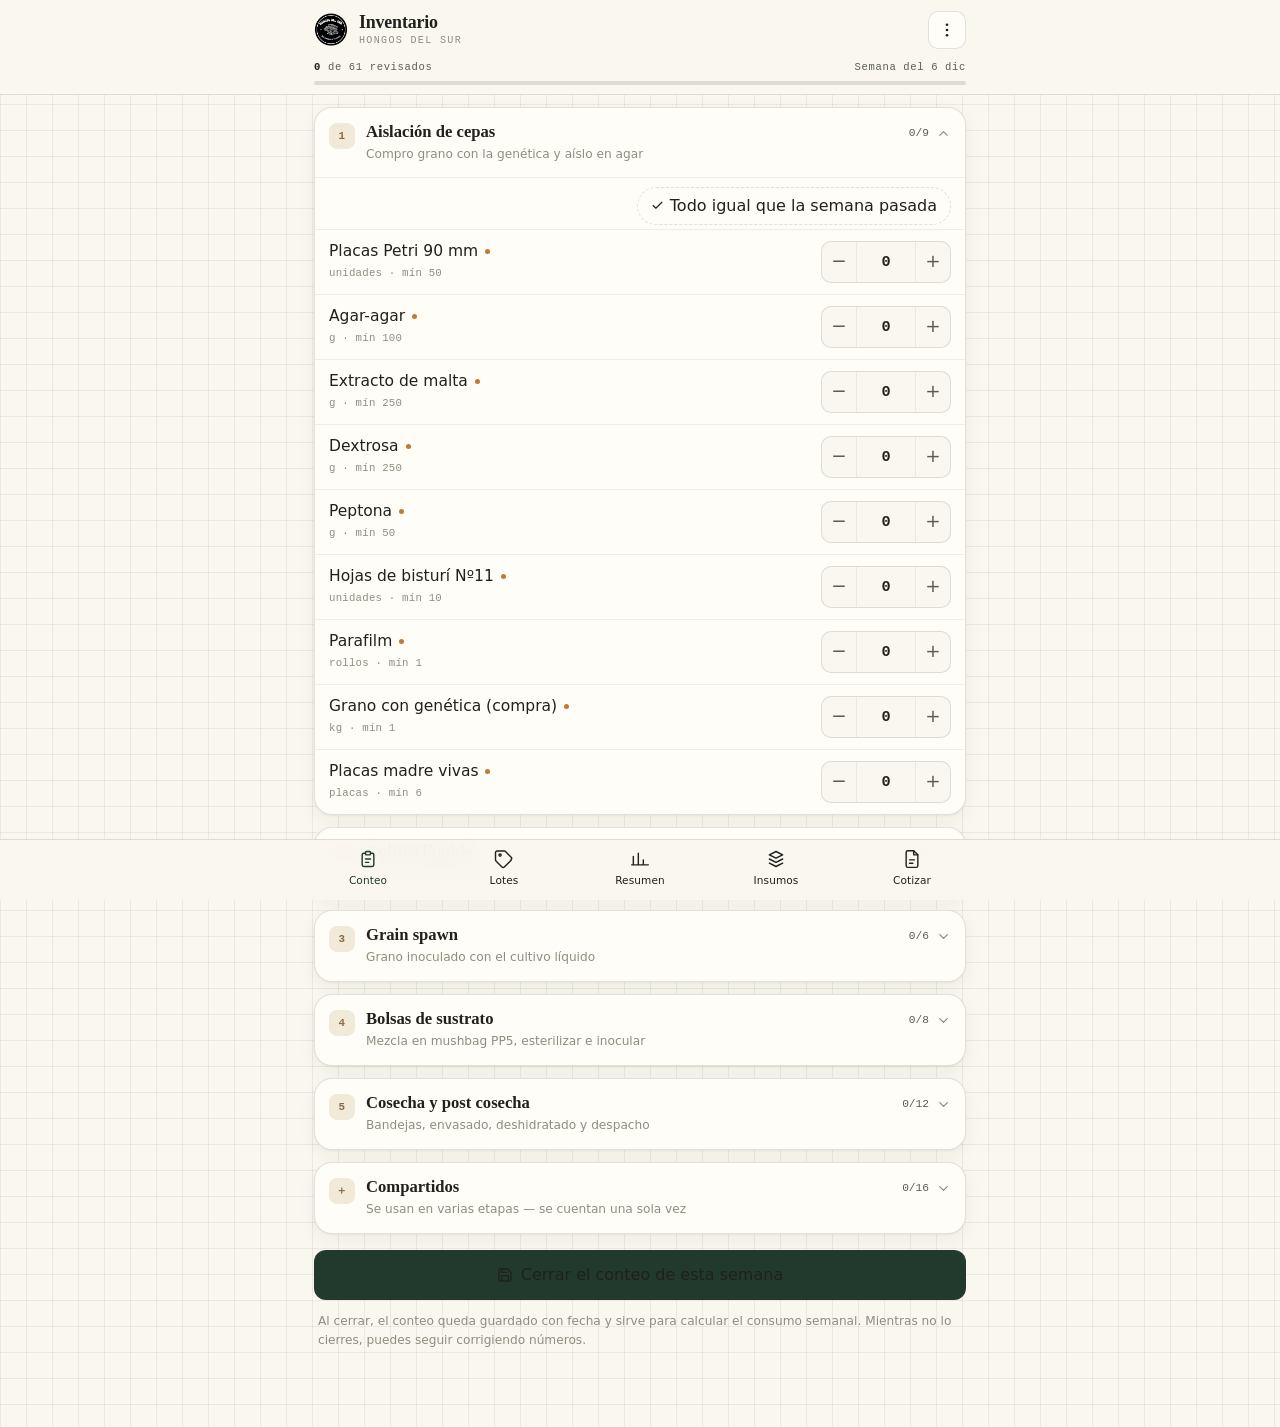
==== commit 1fe5087d: "Cotizador dentro de la app y logo real de la marca El cotizador pasa a ser la pestana Cotizar del in" ====
--- a/inventario/index.html
+++ b/inventario/index.html
@@ -149,6 +149,13 @@
 .top__in{display:flex;align-items:center;gap:11px;padding:11px 14px;max-width:680px;margin:0 auto}
 .mark{width:34px;height:34px;flex:none;border-radius:50%;border:1.5px solid var(--accent);display:grid;place-items:center;color:var(--accent)}
 .mark svg{width:19px;height:19px;display:block}
+/* Con el sello real incrustado sobra el círculo dibujado: el logo ya es uno.
+   En tema oscuro se invierte, porque el sello es tinta negra sobre nada. */
+.mark--logo{border:0}
+.mark--logo img{width:34px;height:34px;object-fit:contain;display:block}
+@media (prefers-color-scheme:dark){ .mark--logo img{filter:invert(1)} }
+:root[data-theme="dark"] .mark--logo img{filter:invert(1)}
+:root[data-theme="light"] .mark--logo img{filter:none}
 .top__txt{min-width:0;flex:1}
 .top__t{font-family:var(--f-display);font-size:1.12rem;font-weight:600;letter-spacing:-.01em;line-height:1.15}
 .top__s{font-family:var(--f-mono);font-size:.63rem;letter-spacing:.13em;text-transform:uppercase;color:var(--ink-faint);margin-top:1px}
@@ -485,8 +492,12 @@
 .et__t{flex:1;min-width:0;display:flex;flex-direction:column}
 .et__marca{display:flex;align-items:center;gap:1.6mm;font-family:var(--f-mono);font-size:6.2pt;letter-spacing:.14em;text-transform:uppercase;color:#333}
 .et__marca svg{width:4.2mm;height:4.2mm;flex:none}
+/* El sello real va algo más grande que el dibujo: es un disco con texto dentro
+   y por debajo de 5 mm se convierte en una mancha. */
+.et__marca img{width:5.6mm;height:5.6mm;flex:none;object-fit:contain;display:block}
 .et--s .et__marca{font-size:5pt;gap:1.2mm}
 .et--s .et__marca svg{width:3.4mm;height:3.4mm}
+.et--s .et__marca img{width:4.4mm;height:4.4mm}
 .et__nom{font-family:var(--f-display);font-size:12pt;font-weight:700;line-height:1.1;margin-top:2mm;letter-spacing:-.01em}
 .et--s .et__nom{font-size:9pt;margin-top:1.4mm}
 .et__sci{font-family:var(--f-mono);font-size:5.8pt;color:#555;margin-top:.8mm;letter-spacing:.02em}
@@ -513,11 +524,260 @@
 #hojaEtiq{display:none}
 .hojaGrid{display:flex;flex-wrap:wrap;align-content:flex-start}
 .et{break-inside:avoid;page-break-inside:avoid}
+
+/* Desde la misma app se imprimen dos cosas distintas: la hoja de etiquetas y la
+   cotización. El atributo `data-print` del <html> dice cuál, y cada modo esconde
+   al otro. Sin el atributo no se imprime nada de la app: es a propósito, así un
+   Ctrl+P suelto no saca una hoja a medias.
+   El margen de página es único (8 mm, calibrado para que entren tres etiquetas
+   por fila en A4); la cotización recupera sus 12 mm con padding propio. */
+@page{size:A4;margin:8mm}
 @media print{
   .hds{display:none !important}
-  #hojaEtiq{display:block;background:#fff}
-}
-@page{size:A4;margin:8mm}
+  html[data-print="etiq"] #hojaEtiq{display:block;background:#fff}
+}
+
+/* ============================================================
+   Cotizador
+   Todo lo propio del cotizador. Las clases compartidas (.card, .btn, .field,
+   .chip, .tile, .sheet…) son las de arriba: el cotizador nació con el mismo
+   sistema de diseño, así que al traerlo sólo hicieron falta las suyas.
+   ============================================================ */
+
+/* Sub-navegación de la pestaña Cotizar */
+.cotnav{display:flex;gap:7px;overflow-x:auto;padding:12px 2px 3px;margin:0 -2px}
+
+/* El cotizador usa .in en vez de .field input: mismo aspecto. */
+.in{
+  width:100%;height:44px;border:1px solid var(--line);border-radius:11px;
+  background:var(--cream);padding:0 13px;font-size:.92rem;
+}
+textarea.in{height:auto;min-height:88px;padding:11px 13px;line-height:1.55;resize:vertical;font-family:inherit}
+select.in{
+  appearance:none;
+  background-image:linear-gradient(45deg,transparent 50%,currentColor 50%),linear-gradient(135deg,currentColor 50%,transparent 50%);
+  background-position:calc(100% - 18px) 50%,calc(100% - 13px) 50%;
+  background-size:5px 5px,5px 5px;background-repeat:no-repeat;padding-right:32px;
+}
+.in:focus{border-color:var(--accent);outline:none}
+.in[type="date"]{-webkit-appearance:none;appearance:none}
+.lbl{display:block;font-family:var(--f-mono);font-size:.62rem;letter-spacing:.09em;text-transform:uppercase;color:var(--ink-faint);margin-bottom:5px}
+.hint{font-size:.73rem;color:var(--ink-faint);margin-top:6px;line-height:1.5}
+.hint b{color:var(--warn);font-weight:600}
+
+/* align-items:end mantiene los campos alineados aunque una etiqueta ocupe dos
+   líneas; el margen del btnrow separa los botones de la última tarjeta. */
+#tab-cotiza .f2,#sheetPanel .f2{align-items:end}
+#tab-cotiza .btnrow,#sheetPanel .btnrow{margin-top:12px}
+.btn--sm{padding:10px 13px;font-size:.84rem;border-radius:10px}
+.btn--wa{background:#1d9e50;color:#fff}
+.btnrow--3{grid-template-columns:1fr 1fr 1fr}
+.chip--warn{background:var(--warn-bg);border-color:transparent;color:var(--warn)}
+.chip--crit{background:var(--crit-bg);border-color:transparent;color:var(--crit)}
+.chip--ok{background:var(--ok-bg);border-color:transparent;color:var(--ok)}
+
+/* Líneas del detalle */
+.li{border:1px solid var(--line);border-radius:var(--r);padding:10px;margin-bottom:9px;background:var(--paper)}
+.li__top{display:flex;gap:8px;align-items:flex-start}
+.li__top .in{height:40px}
+.li__x{width:40px;height:40px;flex:none;border-radius:10px;border:1px solid var(--line);background:var(--cream);color:var(--ink-faint);display:grid;place-items:center}
+.li__x:hover{color:var(--crit);border-color:var(--crit-bg)}
+.li__x svg{width:16px;height:16px}
+.li__grid{display:grid;grid-template-columns:78px 1fr 1fr;gap:7px;margin-top:8px}
+.li__grid .in{height:40px;padding:0 9px;font-size:.86rem;text-align:right;font-family:var(--f-mono);font-variant-numeric:tabular-nums}
+.li__grid select.in{text-align:left;font-family:var(--f-body);padding-right:26px;background-position:calc(100% - 15px) 50%,calc(100% - 10px) 50%}
+.li__foot{display:flex;align-items:center;gap:8px;margin-top:9px;flex-wrap:wrap}
+.li__tot{margin-left:auto;font-family:var(--f-mono);font-size:.95rem;font-weight:700;font-variant-numeric:tabular-nums}
+
+/* Totales */
+.tot{display:flex;justify-content:space-between;align-items:baseline;padding:7px 0;font-size:.88rem;border-bottom:1px solid var(--line-soft)}
+.tot span:last-child{font-family:var(--f-mono);font-variant-numeric:tabular-nums}
+.tot--big{border-bottom:0;padding-top:12px;font-size:1.05rem;font-weight:700}
+.tot--big span:last-child{font-size:1.3rem;letter-spacing:-.02em}
+.tot--faint{color:var(--ink-faint)}
+
+/* Historial de cotizaciones */
+.hrow{display:flex;align-items:center;gap:11px;width:100%;text-align:left;background:var(--cream);border:1px solid var(--line);border-radius:var(--r);padding:11px 13px;margin-bottom:8px}
+.hrow:hover{border-color:var(--accent)}
+.hrow.on{border-color:var(--accent);box-shadow:inset 0 0 0 1px var(--accent)}
+.hrow__t{flex:1;min-width:0}
+.hrow__n{font-size:.9rem;font-weight:500;line-height:1.3;overflow:hidden;text-overflow:ellipsis;white-space:nowrap}
+.hrow__m{font-family:var(--f-mono);font-size:.65rem;color:var(--ink-faint);margin-top:3px;letter-spacing:.03em}
+.hrow__v{font-family:var(--f-mono);font-size:.9rem;font-weight:700;text-align:right;flex:none;font-variant-numeric:tabular-nums}
+.hrow__v small{display:block;font-size:.58rem;font-weight:500;letter-spacing:.07em;text-transform:uppercase;margin-top:3px;padding:2px 6px;border-radius:99px}
+
+/* Elegir producto del catálogo */
+.pick{display:flex;align-items:center;gap:11px;width:100%;text-align:left;background:var(--cream);border:1px solid var(--line);border-radius:var(--r);padding:11px 13px;margin-bottom:7px}
+.pick:hover{border-color:var(--accent)}
+.pick__t{flex:1;min-width:0}
+.pick__n{font-size:.9rem;font-weight:500}
+.pick__m{font-family:var(--f-mono);font-size:.65rem;color:var(--ink-faint);margin-top:3px}
+.pick__p{font-family:var(--f-mono);font-size:.85rem;font-weight:700;font-variant-numeric:tabular-nums}
+
+/* ------------------------------------------------------------
+   El documento (lo que se convierte en PDF)
+   Colores fijos: es una hoja de papel, no cambia con el tema.
+   Nada depende de un fondo de color para leerse — si el navegador
+   imprime sin "gráficos de fondo", el documento sigue completo.
+   ------------------------------------------------------------ */
+.doc{
+  --d-ink:#1b1c18;
+  --d-soft:#55594d;
+  --d-faint:#8a8e7e;
+  --d-line:rgba(27,28,24,.18);
+  --d-hair:rgba(27,28,24,.09);
+  --d-forest:#223a2e;
+  --d-amber:#a9642a;
+  --d-sand:#f2ecdd;
+  background:#fffdf8;color:var(--d-ink);
+  max-width:790px;margin:12px auto 0;padding:26px 24px 22px;
+  border:1px solid var(--line);border-radius:var(--r-lg);box-shadow:var(--shadow);
+  font-size:.85rem;line-height:1.5;
+  -webkit-print-color-adjust:exact;print-color-adjust:exact;
+}
+.doc *{border-color:var(--d-line)}
+
+.dhead{display:flex;justify-content:space-between;align-items:flex-start;gap:24px}
+.dbrand{display:flex;gap:13px;align-items:flex-start;min-width:0}
+.dlogo{width:62px;height:62px;flex:none;object-fit:contain;display:block}
+.dlogo--svg{border:1.5px solid var(--d-forest);border-radius:50%;display:grid;place-items:center;color:var(--d-forest)}
+.dlogo--svg svg{width:34px;height:34px}
+.dname{font-family:var(--f-display);font-size:1.28rem;font-weight:600;letter-spacing:-.015em;line-height:1.1;color:var(--d-forest)}
+.dgiro{font-size:.72rem;color:var(--d-soft);margin-top:4px;line-height:1.45}
+.dmeta{font-family:var(--f-mono);font-size:.66rem;color:var(--d-faint);margin-top:5px;line-height:1.6;letter-spacing:.01em}
+.dtit{text-align:right;flex:none}
+.dtit__k{font-family:var(--f-display);font-size:1.5rem;font-weight:600;letter-spacing:.02em;line-height:1;color:var(--d-ink)}
+.dtit__n{font-family:var(--f-mono);font-size:.95rem;font-weight:700;color:var(--d-amber);margin-top:6px;letter-spacing:.04em}
+.dtit__f{font-family:var(--f-mono);font-size:.66rem;color:var(--d-faint);margin-top:6px;line-height:1.6}
+
+/* Borde y no fondo: los bordes se imprimen aunque el navegador tenga
+   desactivados los "gráficos de fondo". */
+.drule{height:0;border-top:2px solid var(--d-forest);margin:16px 0 0}
+.drule--thin{height:1px;background:var(--d-line);margin:14px 0}
+
+.dcols{display:grid;grid-template-columns:1.15fr 1fr;gap:26px;margin-top:18px}
+.dblk__k{font-family:var(--f-mono);font-size:.6rem;letter-spacing:.14em;text-transform:uppercase;color:var(--d-amber);margin-bottom:7px}
+.dcli__n{font-size:.98rem;font-weight:600;line-height:1.3}
+.dcli__l{font-size:.78rem;color:var(--d-soft);margin-top:3px;line-height:1.55}
+.dcond{width:100%;font-size:.76rem}
+.dcond td{padding:2px 0;vertical-align:top}
+.dcond td:first-child{color:var(--d-faint);white-space:nowrap;padding-right:12px;font-family:var(--f-mono);font-size:.66rem;letter-spacing:.04em;text-transform:uppercase;padding-top:4px}
+.dcond td:last-child{font-weight:500}
+
+.dt{width:100%;border-collapse:collapse;margin-top:20px;font-size:.8rem}
+.dt th{
+  font-family:var(--f-mono);font-size:.6rem;letter-spacing:.11em;text-transform:uppercase;
+  color:var(--d-soft);font-weight:600;text-align:left;padding:0 8px 7px;
+  border-bottom:1.5px solid var(--d-forest);
+}
+.dt td{padding:9px 8px;border-bottom:1px solid var(--d-hair);vertical-align:top}
+.dt th:first-child,.dt td:first-child{padding-left:0;width:26px;color:var(--d-faint);font-family:var(--f-mono);font-size:.7rem}
+.dt th:last-child,.dt td:last-child{padding-right:0}
+.dt .r{text-align:right;font-family:var(--f-mono);font-variant-numeric:tabular-nums;white-space:nowrap}
+.dt .c{text-align:center;font-family:var(--f-mono);font-size:.72rem;color:var(--d-soft)}
+.dt__n{font-weight:600;line-height:1.35}
+.dt__d{font-size:.72rem;color:var(--d-soft);margin-top:2px;line-height:1.45}
+.dt__cod{font-family:var(--f-mono);font-size:.63rem;color:var(--d-faint);letter-spacing:.05em;margin-top:3px}
+.dt__tot{font-weight:600}
+
+.dtnota{font-size:.66rem;color:var(--d-faint);margin-top:7px;letter-spacing:.01em}
+.dbot{display:grid;grid-template-columns:1fr 300px;gap:26px;margin-top:20px;align-items:start}
+.dsum{width:100%;font-size:.82rem}
+.dsum td{padding:5px 0;border-bottom:1px solid var(--d-hair)}
+.dsum td:last-child{text-align:right;font-family:var(--f-mono);font-variant-numeric:tabular-nums;white-space:nowrap}
+.dsum tr:last-child td{border-bottom:0}
+.dsum .k{color:var(--d-soft)}
+.dsum .big td{
+  background:var(--d-sand);font-weight:700;font-size:1rem;
+  border-top:1.5px solid var(--d-forest);border-bottom:0;padding:10px 11px;
+}
+.dsum .big td:first-child{border-radius:8px 0 0 8px;letter-spacing:.06em;font-family:var(--f-mono);font-size:.72rem;text-transform:uppercase}
+.dsum .big td:last-child{border-radius:0 8px 8px 0;font-size:1.12rem;letter-spacing:-.02em}
+.dwords{font-size:.68rem;color:var(--d-faint);margin-top:8px;text-align:right;line-height:1.5;font-style:italic}
+
+.dbank{border:1px solid var(--d-line);border-radius:10px;padding:12px 14px;background:var(--d-sand)}
+.dbank__k{font-family:var(--f-mono);font-size:.6rem;letter-spacing:.13em;text-transform:uppercase;color:var(--d-forest);margin-bottom:7px;font-weight:600}
+.dbank table{width:100%;font-size:.73rem}
+.dbank td{padding:1.5px 0;vertical-align:top}
+.dbank td:first-child{color:var(--d-soft);padding-right:10px;white-space:nowrap}
+.dbank td:last-child{font-family:var(--f-mono);font-weight:600}
+
+.dobs{margin-top:18px}
+.dobs ol{margin:0;padding-left:16px;font-size:.72rem;color:var(--d-soft);line-height:1.65}
+.dobs li{margin-bottom:3px}
+.dnota{font-size:.72rem;color:var(--d-soft);line-height:1.6;margin-top:10px;white-space:pre-wrap}
+
+.dfoot{
+  margin-top:22px;padding-top:12px;border-top:1px solid var(--d-line);
+  display:flex;justify-content:space-between;align-items:center;gap:16px;
+  font-family:var(--f-mono);font-size:.64rem;color:var(--d-faint);letter-spacing:.04em;flex-wrap:wrap;
+}
+.dfoot__l{font-style:italic;font-family:var(--f-display);font-size:.75rem;letter-spacing:0;color:var(--d-forest)}
+.dfalta{color:#a33b28;font-weight:600}
+
+@media (max-width:640px){
+  .doc{padding:20px 15px;font-size:.8rem;margin-left:-4px;margin-right:-4px}
+  .dcols,.dbot{grid-template-columns:1fr;gap:16px}
+  .dhead{flex-direction:column;gap:14px}
+  .dtit{text-align:left}
+  .dt th,.dt td{padding-left:5px;padding-right:5px}
+  .dt .um{display:none}
+  .dlogo{width:52px;height:52px}
+  /* En pantalla angosta la tabla se desliza sola; en el PDF va completa. */
+  .dtwrap{overflow-x:auto;-webkit-overflow-scrolling:touch}
+  .dt{min-width:330px}
+  .li__grid{grid-template-columns:70px 1fr 1fr;gap:6px}
+}
+
+/* ---------- Impresión de la cotización: sólo el documento ---------- */
+@media print{
+  html[data-print="cot"] .hds{display:block !important;background:#fff;background-image:none;padding:0;min-height:0}
+  html[data-print="cot"] .top,
+  html[data-print="cot"] .tabs,
+  html[data-print="cot"] .sheet,
+  html[data-print="cot"] .toast,
+  html[data-print="cot"] .lupa,
+  html[data-print="cot"] .noprint{display:none !important}
+  html[data-print="cot"] .wrap{max-width:none;padding:0}
+  html[data-print="cot"] main > section{display:none !important}
+  html[data-print="cot"] main > section#tab-cotiza{display:block !important}
+  /* Sólo la hoja. Las otras sub-vistas no llevan [hidden] si se llegó por Ctrl+P
+     estando en Editar, así que se esconden a mano. */
+  html[data-print="cot"] #cot-editar,
+  html[data-print="cot"] #cot-hist,
+  html[data-print="cot"] #cot-ajustes{display:none !important}
+  html[data-print="cot"] #cot-doc{display:block !important}
+  html[data-print="cot"] .doc{
+    /* El @page global lleva 8 mm porque las etiquetas lo necesitan; estos 4 mm
+       completan los 12 mm con los que está calibrada la cotización. */
+    max-width:none;width:auto;margin:0;padding:4mm;border:0;border-radius:0;
+    box-shadow:none;background:#fff;font-size:9.4pt;line-height:1.4;
+  }
+  html[data-print="cot"] .dname{font-size:15pt}
+  html[data-print="cot"] .dtit__k{font-size:17pt}
+  html[data-print="cot"] .dtit__n{font-size:11pt}
+  html[data-print="cot"] .dt{font-size:8.8pt}
+  html[data-print="cot"] .dsum .big td:last-child{font-size:13pt}
+  /* Un poco más apretado que en pantalla: así una cotización de 6 líneas
+     con datos bancarios y observaciones cabe en una sola hoja. */
+  html[data-print="cot"] .dlogo{width:54px;height:54px}
+  html[data-print="cot"] .drule{margin-top:12px}
+  html[data-print="cot"] .dcols{margin-top:13px;gap:20px}
+  html[data-print="cot"] .dt{margin-top:14px}
+  html[data-print="cot"] .dt td{padding:5px 8px}
+  html[data-print="cot"] .dbot{margin-top:12px;gap:20px}
+  html[data-print="cot"] .dobs{margin-top:11px}
+  html[data-print="cot"] .dobs ol{line-height:1.45}
+  html[data-print="cot"] .dfoot{margin-top:12px;padding-top:8px}
+  html[data-print="cot"] .dnota{margin-top:7px}
+  html[data-print="cot"] .dt tr,
+  html[data-print="cot"] .dbank,
+  html[data-print="cot"] .dobs,
+  html[data-print="cot"] .dbot,
+  html[data-print="cot"] .dfoot{break-inside:avoid;page-break-inside:avoid}
+  html[data-print="cot"] .dt thead{display:table-header-group}
+  html[data-print="cot"] .dtwrap{overflow:visible}
+}
 
 /* ---------- Varios ---------- */
 .empty{text-align:center;padding:34px 20px;color:var(--ink-faint);font-size:.86rem;line-height:1.6}
@@ -576,6 +836,13 @@
   <section id="tab-ficha" hidden></section>
   <section id="tab-resumen" hidden></section>
   <section id="tab-insumos" hidden></section>
+  <section id="tab-cotiza" hidden>
+    <div class="cotnav noprint" id="cotNav"></div>
+    <div id="cot-editar"></div>
+    <div id="cot-doc" hidden></div>
+    <div id="cot-hist" hidden></div>
+    <div id="cot-ajustes" hidden></div>
+  </section>
 </main>
 
 <nav class="tabs" aria-label="Secciones">
@@ -597,6 +864,10 @@
       <svg viewBox="0 0 24 24" fill="none" stroke="currentColor" stroke-width="1.7" stroke-linecap="round" stroke-linejoin="round"><path d="M20 7 12 3 4 7l8 4 8-4Z"/><path d="M4 12l8 4 8-4M4 17l8 4 8-4"/></svg>
       <span>Insumos</span>
     </button>
+    <button class="tab" data-tab="cotiza">
+      <svg viewBox="0 0 24 24" fill="none" stroke="currentColor" stroke-width="1.7" stroke-linecap="round" stroke-linejoin="round"><path d="M14 2H7a2 2 0 0 0-2 2v16a2 2 0 0 0 2 2h10a2 2 0 0 0 2-2V7Z"/><path d="M14 2v5h5M9 13h6M9 17h4"/></svg>
+      <span>Cotizar</span>
+    </button>
   </div>
 </nav>
 
@@ -625,6 +896,17 @@
 /* ============================================================
    1. Datos base — catálogo inicial de insumos por etapa
    ============================================================ */
+
+/* El sello de Hongos del Sur se incrusta al compilar: build.ps1 reemplaza
+   [data-uri] por el data URI de web/img/logo.png. Así la cabecera, las etiquetas
+   y la cotización salen con la marca real aunque no haya señal. Si se abre
+   app.html sin compilar, queda vacío y todo cae al dibujo de respaldo. */
+var LOGO_DEF = "[data-uri]";
+if(LOGO_DEF.slice(0,5) !== "data:") LOGO_DEF = "";
+
+// El título de la pestaña es el nombre que el navegador propone al guardar un
+// PDF: el cotizador lo cambia al imprimir y aquí queda el valor al que se vuelve.
+var TITULO_APP = document.title || "Inventario — Hongos del Sur";
 
 var ETAPAS = [
   {k:"1", n:"Aislación de cepas",     d:"Compro grano con la genética y aíslo en agar"},
@@ -1956,17 +2238,46 @@
   inp.click();
 }
 
+// Conversiones entre lo que guarda el teléfono (texto) y lo que viaja (bytes).
+function aBlob(dataURL){
+  var partes = String(dataURL).split(","), tipo = (/:(.*?);/.exec(partes[0]) || [])[1] || "image/jpeg";
+  var bin = atob(partes[1]), n = bin.length, u8 = new Uint8Array(n);
+  while(n--) u8[n] = bin.charCodeAt(n);
+  return new Blob([u8], {type:tipo});
+}
+function rutaFoto(id){ return "fotos-lotes/" + id + ".jpg"; }
+
+// Primero se busca en el teléfono; si no está, se baja de la nube y queda
+// guardada. Se baja solo lo que de verdad se mira, para no gastar datos.
+function traerFoto(id, cb){
+  FOTOS.leer(id, function(d){
+    if(d){ cb(d); return; }
+    if(!NUBE.sesion()){ cb(null); return; }
+    NUBE.bajarArchivo(rutaFoto(id), function(err, blob){
+      if(err || !blob){ cb(null); return; }
+      var lector = new FileReader();
+      lector.onload = function(){
+        var dato = String(lector.result);
+        FOTOS.guardar(id, dato, function(){});
+        cb(dato);
+      };
+      lector.onerror = function(){ cb(null); };
+      lector.readAsDataURL(blob);
+    });
+  });
+}
+
 // Rellena las <img data-foto> que estén en pantalla.
 function cargarFotos(raiz){
   Array.prototype.forEach.call((raiz || document).querySelectorAll("img[data-foto]"), function(img){
     if(img.getAttribute("src")) return;
-    FOTOS.leer(img.dataset.foto, function(d){ if(d) img.src = d; });
+    traerFoto(img.dataset.foto, function(d){ if(d) img.src = d; });
   });
 }
 
 function verFoto(id){
-  FOTOS.leer(id, function(d){
-    if(!d){ avisar("No se encontró la foto"); return; }
+  traerFoto(id, function(d){
+    if(!d){ avisar("Esa foto todavía no llega a este dispositivo"); return; }
     document.getElementById("lupaImg").src = d;
     document.getElementById("lupa").classList.add("open");
     document.getElementById("lupa").dataset.foto = id;
@@ -1986,6 +2297,10 @@
     l.ev = l.ev.filter(function(e){ return !(e.t === "foto" && !e.fotos.length && !e.txt); });
   });
   FOTOS.borrar(id);
+  // También en la nube, si hay sesión. Un trabajador no tiene permiso para
+  // borrar archivos: la referencia igual desaparece y el error no molesta.
+  if(NUBE.sesion()) NUBE.borrarArchivo(rutaFoto(id), function(){});
+  SYNC.olvidarFoto(id);
   guardar();
   lupa.classList.remove("open");
   render();
@@ -2280,14 +2595,18 @@
   return b.split("#")[0] + "#/l/" + encodeURIComponent(l.cod) + (bolsa ? "/b/" + bolsa : "");
 }
 
+// El sello real si se compiló con build.ps1; si no, el hongo dibujado de siempre.
 var MARCA_SVG = '<svg viewBox="0 0 24 24" fill="none" stroke="currentColor" stroke-width="1.7" stroke-linecap="round" stroke-linejoin="round">' +
   '<path d="M3.2 10.5c0-4.2 3.9-7 8.8-7s8.8 2.8 8.8 7c0 1.1-.9 1.7-2.2 1.7H5.4c-1.3 0-2.2-.6-2.2-1.7Z"/>' +
   '<path d="M9.6 12.2v5.4c0 1.6.9 2.6 2.4 2.6s2.4-1 2.4-2.6v-5.4"/></svg>';
+function marcaHTML(){
+  return LOGO_DEF ? '<img src="' + LOGO_DEF + '" alt="">' : MARCA_SVG;
+}
 
 function etiquetaHTML(l, chica, svgQR, bolsa, deCuantas){
   var h = '<div class="et' + (chica ? " et--s" : "") + '">';
   h += '<div class="et__t">';
-  h += '<div class="et__marca">' + MARCA_SVG + "<span>Hongos del Sur</span></div>";
+  h += '<div class="et__marca">' + marcaHTML() + "<span>Hongos del Sur</span></div>";
   h += '<div class="et__nom">' + esc(nomLote(l)) + "</div>";
   if(sciLote(l)) h += '<div class="et__sci">' + esc(sciLote(l)) + "</div>";
   h += '<div class="et__sep"><div class="et__k">Lote</div>';
@@ -2312,9 +2631,23 @@
   }
   h += "</div>";
   document.getElementById("hojaEtiq").innerHTML = h;
+  document.documentElement.setAttribute("data-print", "etiq");
   // El navegador necesita un respiro para maquetar en milímetros antes de imprimir.
   setTimeout(function(){ window.print(); }, 150);
 }
+
+/* Qué se imprime lo decide `data-print` en el <html>. Cada botón pone el suyo;
+   si alguien usa el Ctrl+P del navegador sin pasar por un botón, se elige según
+   la pestaña abierta. Al terminar se limpia, para que el siguiente Ctrl+P vuelva
+   a decidir desde cero. */
+window.addEventListener("beforeprint", function(){
+  if(document.documentElement.getAttribute("data-print")) return;
+  document.documentElement.setAttribute("data-print", vista === "cotiza" ? "cot" : "etiq");
+});
+window.addEventListener("afterprint", function(){
+  document.documentElement.removeAttribute("data-print");
+  document.title = TITULO_APP;
+});
 
 /* ============================================================
    13. Nube: cuentas y sesión
@@ -2471,6 +2804,49 @@
     if(cb) cb();
   }
 
+  /* --- Archivos (Storage). El bucket es privado: todo va con la sesión. --- */
+
+  function subirArchivo(ruta, blob, cb){
+    conToken(function(err, tok){
+      if(err){ cb(err); return; }
+      fetch(URL + "/storage/v1/object/" + ruta, {
+        method:"POST",
+        headers:{
+          apikey:KEY, Authorization:"Bearer " + tok,
+          "Content-Type": blob.type || "image/jpeg",
+          "x-upsert":"true"
+        },
+        body: blob
+      }).then(function(r){
+        if(r.ok){ cb(null); return; }
+        r.text().then(function(t){ cb(traducir(t) || ("Error " + r.status)); });
+      }, function(){ cb("Sin conexión"); });
+    });
+  }
+
+  function bajarArchivo(ruta, cb){
+    conToken(function(err, tok){
+      if(err){ cb(err, null); return; }
+      fetch(URL + "/storage/v1/object/" + ruta, {
+        headers:{apikey:KEY, Authorization:"Bearer " + tok}
+      }).then(function(r){
+        if(!r.ok){ cb("Error " + r.status, null); return; }
+        r.blob().then(function(b){ cb(null, b); });
+      }, function(){ cb("Sin conexión", null); });
+    });
+  }
+
+  function borrarArchivo(ruta, cb){
+    conToken(function(err, tok){
+      if(err){ cb && cb(err); return; }
+      fetch(URL + "/storage/v1/object/" + ruta, {
+        method:"DELETE",
+        headers:{apikey:KEY, Authorization:"Bearer " + tok}
+      }).then(function(r){ cb && cb(r.ok ? null : "Error " + r.status); },
+              function(){ cb && cb("Sin conexión"); });
+    });
+  }
+
   // Llamada a la base con la sesión ya renovada si hacía falta.
   function rest(ruta, opciones, cb){
     conToken(function(err, tok){
@@ -2524,6 +2900,9 @@
     traerPerfil: traerPerfil,
     conToken: conToken,
     rest: rest,
+    subirArchivo: subirArchivo,
+    bajarArchivo: bajarArchivo,
+    borrarArchivo: borrarArchivo,
     llamar: llamar
   };
 })();
@@ -2564,7 +2943,11 @@
     try{ localStorage.setItem(CLAVE, JSON.stringify(est)); }catch(e){}
   }
   function olvidar(){
-    est = {ultima:"1970-01-01T00:00:00Z", huellas:{}};
+    est = {ultima:"1970-01-01T00:00:00Z", huellas:{}, fotos:{}};
+    guardarEstado();
+  }
+  function olvidarFoto(id){
+    if(est.fotos) delete est.fotos[id];
     guardarEstado();
   }
 
@@ -2630,8 +3013,8 @@
     // Lo que estaba sincronizado y ya no está en la app: se borró en este teléfono.
     for(var k in est.huellas){
       if(vistos[k]) continue;
-      if(k.charAt(0) === "L") bajaL.push({id:k.slice(1), borrado:true});
-      else bajaE.push({id:k.slice(1), borrado:true});
+      if(k.charAt(0) === "L") bajaL.push(k.slice(1));
+      else bajaE.push(k.slice(1));
     }
     return {lotes:subirL, evs:subirE, bajaLotes:bajaL, bajaEvs:bajaE};
   }
@@ -2654,14 +3037,31 @@
     }, function(err){ cb(err ? err.msg : null); });
   }
 
+  // Las bajas van como actualización, no como «inserta o actualiza»: al insertar,
+  // PostgreSQL arma la fila y exige las columnas obligatorias antes de darse
+  // cuenta de que ya existía, y una baja solo lleva el id.
+  function marcarBorradas(tabla, ids, cb){
+    if(!ids.length){ cb(null); return; }
+    var tanda = ids.slice(0, 60), resto = ids.slice(60);   // la URL tiene largo máximo
+    var lista = tanda.map(function(i){ return '"' + i + '"'; }).join(",");
+    NUBE.rest("/" + tabla + "?id=in.(" + encodeURIComponent(lista) + ")", {
+      metodo:"PATCH",
+      cabeceras:{Prefer:"return=minimal"},
+      cuerpo:{borrado:true}
+    }, function(err){
+      if(err){ cb(err.msg); return; }
+      marcarBorradas(tabla, resto, cb);
+    });
+  }
+
   function subir(c, cb){
     subirTanda("lotes", c.lotes, function(e1){
       if(e1){ cb(e1); return; }
-      subirTanda("lotes", c.bajaLotes, function(e2){
+      subirTanda("eventos", c.evs, function(e2){
         if(e2){ cb(e2); return; }
-        subirTanda("eventos", c.evs, function(e3){
+        marcarBorradas("eventos", c.bajaEvs, function(e3){
           if(e3){ cb(e3); return; }
-          subirTanda("eventos", c.bajaEvs, cb);
+          marcarBorradas("lotes", c.bajaLotes, cb);
         });
       });
     });
@@ -2736,6 +3136,36 @@
       l.ev.forEach(function(e){ nuevas["E" + e.id] = huella(aFilaEv(l.id, e)); });
     });
     est.huellas = nuevas;
+  }
+
+  /* --- Fotografías: los bytes van aparte de las filas --- */
+
+  function idsFotos(){
+    var out = [];
+    DB.lotes.forEach(function(l){
+      l.ev.forEach(function(e){ (e.fotos || []).forEach(function(f){ out.push(f); }); });
+    });
+    return out;
+  }
+
+  // Se suben de a una, y la que falla se reintenta en la próxima sincronización.
+  function subirFotos(cb){
+    if(!est.fotos) est.fotos = {};
+    var faltan = idsFotos().filter(function(id){ return !est.fotos[id]; });
+    if(!faltan.length){ cb(0); return; }
+    var i = 0, hechas = 0;
+    (function paso(){
+      if(i >= faltan.length){ cb(hechas); return; }
+      var id = faltan[i++];
+      FOTOS.leer(id, function(dato){
+        // Si la foto no está en este teléfono es de otro: nada que subir.
+        if(!dato){ est.fotos[id] = 1; paso(); return; }
+        NUBE.subirArchivo(rutaFoto(id), aBlob(dato), function(err){
+          if(!err){ est.fotos[id] = 1; hechas++; }
+          paso();
+        });
+      });
+    })();
   }
 
   /* --- La operación completa --- */
@@ -2772,7 +3202,11 @@
         guardarEstado();
         guardar();
         render();
-        cb(null, {subidos:subidos, bajados:bajados});
+        // Las fotos van al final: pesan y no deben demorar lo que sí es urgente.
+        subirFotos(function(fotos){
+          if(fotos) guardarEstado();
+          cb(null, {subidos:subidos, bajados:bajados, fotos:fotos});
+        });
       });
     });
   }
@@ -2789,7 +3223,12 @@
     sincronizar: sincronizar,
     pronto: pronto,
     hayPendientes: hayPendientes,
+    fotosPorSubir: function(){
+      if(!est.fotos) return idsFotos().length;
+      return idsFotos().filter(function(id){ return !est.fotos[id]; }).length;
+    },
     olvidar: olvidar,
+    olvidarFoto: olvidarFoto,
     cuando: function(){ return est.cuando; },
     error: function(){ return ultimoError; },
     ocupado: function(){ return enCurso; }
@@ -3377,16 +3816,18 @@
   }
 
   if(rol === "dueno" || rol === "produccion"){
-    var pend = SYNC.hayPendientes(), cuando = SYNC.cuando(), err = SYNC.error();
+    var pend = SYNC.hayPendientes(), fpend = SYNC.fotosPorSubir(), cuando = SYNC.cuando(), err = SYNC.error();
     h += '<div class="card" style="margin-top:0"><div class="card__head"><h2 class="card__t">Sincronización</h2>';
-    h += '<span class="card__n">' + (pend ? pend + " por subir" : "al día") + "</span></div>";
+    h += '<span class="card__n">' + (pend || fpend
+      ? [pend ? pend + " por subir" : "", fpend ? fpend + " fotos" : ""].filter(Boolean).join(" · ")
+      : "al día") + "</span></div>";
     h += '<div class="card__body" style="padding-top:0"><p class="note" style="padding:0;margin-top:0">';
     h += cuando ? "Última vez: " + esc(new Date(cuando).toLocaleString("es-CL")) : "Todavía no se ha sincronizado en este teléfono.";
     if(err) h += '<br><span style="color:var(--crit)">Último intento: ' + esc(err) + "</span>";
     h += "</p>";
     h += '<button class="btn btn--primary" data-nact="sincronizar"><svg viewBox="0 0 24 24" fill="none" stroke="currentColor" stroke-width="2" stroke-linecap="round" stroke-linejoin="round"><path d="M21 12a9 9 0 0 1-9 9 9 9 0 0 1-7.6-4.2M3 12a9 9 0 0 1 9-9 9 9 0 0 1 7.6 4.2"/><path d="M21 3v5h-5M3 21v-5h5"/></svg>Sincronizar ahora</button>';
     h += "</div></div>";
-    h += '<p class="note" style="margin-top:0">Las fotos todavía no viajan a la nube: por ahora quedan en el teléfono donde se tomaron.</p>';
+    h += '<p class="note" style="margin-top:0">Las fotos suben al final, después de los datos. En los otros dispositivos se bajan solas al abrir la ficha, así no se gastan datos en fotos que nadie mira.</p>';
   }
 
   if(rol === "dueno"){
@@ -3472,8 +3913,8 @@
     avisar("Sincronizando…");
     SYNC.sincronizar(function(err, r){
       if(err){ avisar(err); hojaNube(); return; }
-      avisar(!r.subidos && !r.bajados ? "Todo estaba al día"
-           : "Listo · " + r.subidos + " subidos, " + r.bajados + " recibidos");
+      avisar(!r.subidos && !r.bajados && !r.fotos ? "Todo estaba al día"
+           : "Listo · " + r.subidos + " subidos, " + r.bajados + " recibidos" + (r.fotos ? ", " + r.fotos + " fotos" : ""));
       hojaNube();
     });
     return;
@@ -3760,10 +4201,1267 @@
 }
 
 /* ============================================================
-   18. Eventos
+   18. Cotizador
+   ============================================================
+
+   Vive dentro de su propio cierre, como NUBE, SYNC o FOTOS. Adentro repite
+   nombres que ya existen afuera (DB, guardar, vista, ESTADOS, UNIDADES,
+   clp, fechaCorta…) y eso es a propósito: cada uno ve el suyo y el código
+   que ya estaba probado no hubo que tocarlo.
+
+   Del inventario reutiliza lo que es idéntico — esc(), avisar(), abrirHoja(),
+   cerrarHoja(), descargar(), sumarDias() — y define lo que no lo es: los
+   números del documento se arman a mano (miles con punto) para que la hoja
+   impresa no dependa del locale del equipo, y las fechas van en dd-mm-aaaa.
+
+   Es 100 % local: `hds_cot_v1` en este dispositivo. No pasa por SYNC ni por
+   la nube, y la pestaña sólo aparece para el dueño.
+
+   Los atributos van con prefijo propio (data-cact, data-ctab, data-cd…) para
+   no chocar con los del inventario ni con los de lotes, igual que hacen
+   data-lact y data-nact.
    ============================================================ */
 
-var VISTAS = ["conteo","lotes","ficha","resumen","insumos"];
+var COT = (function(){
+  "use strict";
+
+  var CLAVE = "hds_cot_v1";
+  var DB = null, sub = "editar";
+
+  /* ---------- Datos base ---------- */
+
+  var EMISOR = {
+    razon:"Hongos del Sur E.I.R.L.",
+    giro:"Cultivo y comercialización de hongos comestibles",
+    rut:"",
+    dir:"Ancud 1310, Osorno",
+    region:"Región de Los Lagos, Chile",
+    tel:"+56 9 3458 4090",
+    mail:"hongosparaelsur@gmail.com",
+    web:"hongosdelsur.cl",
+    insta:"@hongosdelsurosorno",
+    lema:"Del bosque a tu mesa",
+    logo:""
+  };
+
+  var BANCO = { banco:"", tipo:"Cuenta Corriente", num:"", titular:"Hongos del Sur E.I.R.L.", rut:"", mail:"hongosparaelsur@gmail.com" };
+
+  var COND = {
+    pago:"Transferencia electrónica",
+    validez:15,
+    plazo:"Según programación de cosecha",
+    entrega:"Despacho en Osorno / retiro en nuestras instalaciones",
+    obs:[
+      "Valores expresados en pesos chilenos (CLP).",
+      "Esta cotización no constituye documento tributario; la venta se respalda con factura o boleta al confirmar el pedido.",
+      "Producto fresco: se despacha dentro de las 24 horas posteriores a la cosecha, en caja con frío.",
+      "Disponibilidad sujeta a programación de cosecha. Los pedidos recurrentes se coordinan con dos semanas de anticipación."
+    ].join("\n")
+  };
+
+  // Precios SIEMPRE con IVA incluido (es la lista real de venta); si la
+  // cotización se emite en valores netos, se convierte al agregar la línea.
+  // [código, nombre, detalle, unidad, precio minorista, precio mayorista]
+  var CATALOGO = [
+    ["HDS-OA","Ostra Azul","Pleurotus ostreatus · fresco","kg",15000,13000],
+    ["HDS-ML","Melena de León","Hericium erinaceus · fresco","kg",15000,13000],
+    ["HDS-CH","Chestnut","Pholiota adiposa · fresco","kg",15000,13000],
+    ["HDS-SH","Shiitake","Lentinula edodes · fresco","kg",15000,13000],
+    ["HDS-OG","Ostra Golden","Pleurotus citrinopileatus · fresco","kg",15000,13000],
+    ["HDS-OR","Ostra Rosado","Pleurotus djamor · fresco","kg",15000,13000],
+    ["HDS-DML","Melena de León deshidratada","Bolsa 100 g","unidad",0,0],
+    ["HDS-DSH","Shiitake deshidratado","Bolsa 100 g","unidad",0,0],
+    ["HDS-DOA","Ostra deshidratada","Bolsa 100 g","unidad",0,0],
+    ["HDS-DESP","Despacho","Osorno y alrededores","servicio",0,0]
+  ];
+
+  var UNIDADES = ["kg","g","unidad","bandeja","caja","bolsa","servicio","hora","mes"];
+  var PAGOS = ["Transferencia electrónica","Contado anticipado","30 días fecha factura","50% anticipo · 50% contra entrega","Efectivo contra entrega"];
+  var ESTADOS = {borrador:"Borrador", enviada:"Enviada", aceptada:"Aceptada", rechazada:"Rechazada"};
+  var SUBS = [{k:"editar",n:"Editar"},{k:"doc",n:"Documento"},{k:"hist",n:"Historial"},{k:"ajustes",n:"Ajustes"}];
+
+  /* ---------- Estado y persistencia ---------- */
+
+  function nuevoId(){ return "d" + Math.random().toString(36).slice(2,9); }
+
+  function semilla(){
+    var cat = CATALOGO.map(function(p){
+      return {id:nuevoId(), cod:p[0], nom:p[1], det:p[2], uni:p[3], pMin:p[4], pMay:p[5], off:false};
+    });
+    var db = {
+      v:1,
+      emisor:JSON.parse(JSON.stringify(EMISOR)),
+      banco:JSON.parse(JSON.stringify(BANCO)),
+      verBanco:true,
+      cfg:{ iva:19, incluyeIva:true, lista:"may", prefijo:String(new Date().getFullYear()) + "-", folio:1 },
+      cond:JSON.parse(JSON.stringify(COND)),
+      cat:cat,
+      docs:[],
+      act:""
+    };
+    db.emisor.logo = "";
+    var d = docNuevo(db);
+    db.cfg.folio++;              // el 001 ya quedó tomado por esta primera cotización
+    db.docs.push(d);
+    db.act = d.id;
+    return db;
+  }
+
+  function cargar(){
+    try{
+      var raw = localStorage.getItem(CLAVE);
+      if(raw){
+        var d = JSON.parse(raw);
+        if(d && d.docs && d.cfg) return d;
+      }
+    }catch(e){}
+    return semilla();
+  }
+
+  function guardar(){
+    try{ localStorage.setItem(CLAVE, JSON.stringify(DB)); }
+    catch(e){ avisar("No se pudo guardar en este navegador"); }
+  }
+
+  /* ---------- Utilidades propias ---------- */
+
+  function nl2br(s){ return esc(s).replace(/\n/g,"<br>"); }
+
+  var MESES_L = ["enero","febrero","marzo","abril","mayo","junio","julio","agosto","septiembre","octubre","noviembre","diciembre"];
+
+  function fechaLarga(iso){
+    var p = String(iso||"").split("-");
+    if(p.length !== 3) return "";
+    return Number(p[2]) + " de " + MESES_L[Number(p[1])-1] + " de " + p[0];
+  }
+  function fechaCorta(iso){
+    var p = String(iso||"").split("-");
+    if(p.length !== 3) return "";
+    return p[2] + "-" + p[1] + "-" + p[0];
+  }
+
+  // Miles con punto — es lo que se espera en Chile, y no depende del locale del equipo.
+  function miles(n){
+    var s = String(Math.abs(Math.round(n)));
+    return (n < 0 ? "-" : "") + s.replace(/\B(?=(\d{3})+(?!\d))/g, ".");
+  }
+  function clp(n){ return "$" + miles(n || 0); }
+
+  // Cantidades: hasta 2 decimales, coma decimal.
+  function cant(n){
+    n = Number(n) || 0;
+    var s = (Math.round(n*100)/100).toString();
+    var p = s.split(".");
+    return miles(Number(p[0])) + (p[1] ? "," + p[1] : "");
+  }
+  // Acepta lo que la gente realmente escribe: 13000, 13.000, $13.000, 2,5 y 2.5.
+  // Con coma presente, los puntos son separador de miles; sin coma, sólo se tratan
+  // como miles si el patrón es 1.234 / 12.345.678 — así "2.5" sigue siendo dos y medio.
+  function aNum(s){
+    s = String(s == null ? "" : s).replace(/[\s$]/g,"");
+    if(s.indexOf(",") >= 0) s = s.replace(/\./g,"").replace(",",".");
+    else if(/^-?\d{1,3}(\.\d{3})+$/.test(s)) s = s.replace(/\./g,"");
+    var n = parseFloat(s);
+    return isNaN(n) ? 0 : n;
+  }
+
+  /* --- RUT chileno: formato y dígito verificador (módulo 11) --- */
+  function rutLimpio(r){ return String(r||"").replace(/[^0-9kK]/g,"").toUpperCase(); }
+  function rutDV(cuerpo){
+    var s = 1, m = 0, t = Number(cuerpo);
+    while(t > 0){ s = (s + (t % 10) * (9 - m++ % 6)) % 11; t = Math.floor(t/10); }
+    return s ? String(s - 1) : "K";
+  }
+  function rutFormato(r){
+    var l = rutLimpio(r);
+    if(l.length < 2) return String(r||"").trim();
+    var cuerpo = l.slice(0,-1), dv = l.slice(-1);
+    return miles(Number(cuerpo)) + "-" + dv;
+  }
+  function rutValido(r){
+    var l = rutLimpio(r);
+    if(l.length < 7) return false;
+    return rutDV(l.slice(0,-1)) === l.slice(-1);
+  }
+
+  /* --- Monto en palabras (para el "Son:" del documento) --- */
+  var P_U = ["","uno","dos","tres","cuatro","cinco","seis","siete","ocho","nueve"];
+  var P_E = ["diez","once","doce","trece","catorce","quince","dieciséis","diecisiete","dieciocho","diecinueve"];
+  var P_V = ["veinte","veintiuno","veintidós","veintitrés","veinticuatro","veinticinco","veintiséis","veintisiete","veintiocho","veintinueve"];
+  var P_D = ["","","","treinta","cuarenta","cincuenta","sesenta","setenta","ochenta","noventa"];
+  var P_C = ["","ciento","doscientos","trescientos","cuatrocientos","quinientos","seiscientos","setecientos","ochocientos","novecientos"];
+
+  function centenas(n){
+    var c = Math.floor(n/100), r = n % 100, t = "";
+    if(c) t += (c === 1 && r === 0) ? "cien" : P_C[c];
+    if(r){
+      if(t) t += " ";
+      if(r < 10) t += P_U[r];
+      else if(r < 20) t += P_E[r-10];
+      else if(r < 30) t += P_V[r-20];
+      else { t += P_D[Math.floor(r/10)]; if(r % 10) t += " y " + P_U[r % 10]; }
+    }
+    return t;
+  }
+  // "veintiuno mil" no existe: antes de mil/millones el uno se apocopa.
+  function apocope(t){
+    return t.replace(/veintiuno$/,"veintiún").replace(/(^|\s)uno$/,"$1un");
+  }
+  function enPalabras(n){
+    n = Math.round(Math.abs(Number(n) || 0));
+    if(n === 0) return "cero";
+    var mill = Math.floor(n/1000000), mil = Math.floor((n % 1000000)/1000), res = n % 1000, t = "";
+    if(mill) t += (mill === 1 ? "un millón" : apocope(centenas(mill)) + " millones") + " ";
+    if(mil)  t += (mil === 1 ? "mil" : apocope(centenas(mil)) + " mil") + " ";
+    if(res)  t += centenas(res);
+    return t.trim();
+  }
+  function pesosEnPalabras(n){
+    n = Math.round(Math.abs(Number(n) || 0));
+    return apocope(enPalabras(n)) + (n === 1 ? " peso" : " pesos");
+  }
+
+  /* ---------- El documento: crear, leer, calcular ---------- */
+
+  function docNuevo(db){
+    db = db || DB;
+    var n = db.cfg.prefijo + String(db.cfg.folio).padStart(3,"0");
+    return {
+      id:nuevoId(),
+      n:n,
+      fecha:hoyISO(),
+      estado:"borrador",
+      cliente:{nom:"", rut:"", giro:"", dir:"", ciudad:"", att:"", mail:"", tel:""},
+      items:[],
+      iva:db.cfg.iva,
+      incluyeIva:db.cfg.incluyeIva,
+      lista:db.cfg.lista,
+      dcto:0,
+      cond:JSON.parse(JSON.stringify(db.cond)),
+      nota:""
+    };
+  }
+
+  function actual(){
+    var d = DB.docs.filter(function(x){ return x.id === DB.act; })[0];
+    if(!d){ d = DB.docs[DB.docs.length-1]; if(d) DB.act = d.id; }
+    return d;
+  }
+
+  function crearCotizacion(){
+    var d = docNuevo();
+    DB.cfg.folio++;
+    DB.docs.push(d);
+    DB.act = d.id;
+    guardar();
+    return d;
+  }
+
+  function duplicar(id){
+    var o = DB.docs.filter(function(x){ return x.id === id; })[0];
+    if(!o) return;
+    var d = JSON.parse(JSON.stringify(o));
+    d.id = nuevoId();
+    d.n = DB.cfg.prefijo + String(DB.cfg.folio).padStart(3,"0");
+    DB.cfg.folio++;
+    d.fecha = hoyISO();
+    d.estado = "borrador";
+    DB.docs.push(d);
+    DB.act = d.id;
+    guardar();
+  }
+
+  // Cálculo de totales.
+  // Se parte de la suma de las líneas tal como se imprimen, para que el cliente
+  // pueda sumar la columna a mano y le dé exactamente el total.
+  // Con precios IVA incluido, el IVA se obtiene por diferencia (afecto − neto):
+  // así neto + IVA calza al peso con lo que se está cobrando.
+  function totales(d){
+    var tasa = (Number(d.iva) || 0) / 100;
+    var g = (Number(d.dcto) || 0) / 100;
+    var sumaA = 0, sumaE = 0;
+
+    d.items.forEach(function(it){
+      var t = totalLinea(it);            // ya trae aplicado el descuento de la línea
+      if(it.exento) sumaE += t; else sumaA += t;
+    });
+
+    var A = Math.round(sumaA * (1 - g));
+    var E = Math.round(sumaE * (1 - g));
+    var neto, iva;
+    if(d.incluyeIva){
+      neto = Math.round(A / (1 + tasa));
+      iva  = A - neto;
+    }else{
+      neto = A;
+      iva  = Math.round(A * tasa);
+    }
+    return {
+      suma:sumaA + sumaE,
+      ahorro:Math.round((sumaA + sumaE) - (A + E)),
+      neto:neto,
+      exento:E,
+      iva:iva,
+      total:neto + iva + E
+    };
+  }
+
+  function totalLinea(it){
+    var b = (Number(it.cant) || 0) * (Number(it.precio) || 0);
+    return Math.round(b * (1 - (Number(it.dcto) || 0)/100));
+  }
+
+  function precioLista(p, d){
+    var base = (d.lista === "min") ? (p.pMin || 0) : (p.pMay || 0);
+    // El catálogo guarda precios con IVA incluido; si el documento va en netos, se convierte.
+    if(!d.incluyeIva) base = Math.round(base / (1 + (Number(d.iva)||0)/100));
+    return base;
+  }
+
+  function nombreDoc(d){ return d.cliente.nom || "Sin cliente"; }
+
+  /* ---------- Vista: Editar ---------- */
+
+  function pintarEditar(){
+    var d = actual();
+    if(!d){ document.getElementById("cot-editar").innerHTML = ""; return; }
+    var t = totales(d);
+    var h = "";
+
+    /* --- Encabezado del documento --- */
+    h += '<div class="card"><div class="card__head"><h2 class="card__t">Cotización</h2>' +
+         '<span class="card__n">' + esc(ESTADOS[d.estado]) + '</span></div><div class="card__body">' +
+         '<div class="f2">' +
+         campo("N°", "n", d.n, "text") +
+         campo("Fecha", "fecha", d.fecha, "date") +
+         '</div>' +
+         '<div class="f2">' +
+         '<div class="field"><label>Lista de precios</label><select class="in" data-cd="lista">' +
+           opt("may","Mayorista",d.lista) + opt("min","Minorista",d.lista) +
+         '</select></div>' +
+         '<div class="field"><label>Precios que escribo</label><select class="in" data-cd="incluyeIva">' +
+           opt("1","Con IVA incluido", d.incluyeIva ? "1" : "0") + opt("0","Netos (sin IVA)", d.incluyeIva ? "1" : "0") +
+         '</select></div>' +
+         '</div>' +
+         '</div></div>';
+
+    /* --- Cliente --- */
+    h += '<div class="card"><div class="card__head"><h2 class="card__t">Cliente</h2></div><div class="card__body">' +
+         campo("Empresa o nombre", "nom", d.cliente.nom, "text", "c") +
+         '<div class="f2">' +
+         campo("RUT", "rut", d.cliente.rut, "text", "c") +
+         campo("Atención a", "att", d.cliente.att, "text", "c") +
+         '</div>' +
+         campo("Giro", "giro", d.cliente.giro, "text", "c") +
+         '<div class="f2">' +
+         campo("Dirección", "dir", d.cliente.dir, "text", "c") +
+         campo("Ciudad", "ciudad", d.cliente.ciudad, "text", "c") +
+         '</div>' +
+         '<div class="f2">' +
+         campo("Correo", "mail", d.cliente.mail, "email", "c") +
+         campo("Teléfono", "tel", d.cliente.tel, "tel", "c") +
+         '</div>' +
+         (d.cliente.rut && !rutValido(d.cliente.rut) ? '<div class="hint"><b>El RUT no calza con su dígito verificador.</b> Revísalo antes de enviar.</div>' : '') +
+         '</div></div>';
+
+    /* --- Detalle --- */
+    h += '<div class="card"><div class="card__head"><h2 class="card__t">Detalle</h2>' +
+         '<span class="card__n">' + d.items.length + (d.items.length === 1 ? " línea" : " líneas") + '</span></div>' +
+         '<div class="card__body">';
+    if(!d.items.length){
+      h += '<div class="empty"><svg viewBox="0 0 24 24" fill="none" stroke="currentColor" stroke-width="1.6" stroke-linecap="round"><path d="M3 6h18M3 12h18M3 18h12"/></svg><div>Aún no hay productos.<br>Agrega desde tu catálogo o escribe una línea libre.</div></div>';
+    }else{
+      d.items.forEach(function(it, i){ h += lineaHTML(it, i, d); });
+    }
+    h += '<div class="btnrow">' +
+         '<button class="btn btn--primary btn--sm" data-cact="catalogo">' + ico("mas") + 'Del catálogo</button>' +
+         '<button class="btn btn--ghost btn--sm" data-cact="libre">' + ico("lapiz") + 'Línea libre</button>' +
+         '</div></div></div>';
+
+    /* --- Totales --- */
+    h += '<div class="card"><div class="card__head"><h2 class="card__t">Totales</h2>' +
+         '<span class="card__n">IVA ' + (Number(d.iva)||0) + '%</span></div><div class="card__body">' +
+         '<div class="field"><label>Descuento global (%)</label><input class="in" inputmode="decimal" data-cd="dcto" value="' + esc(d.dcto || "") + '" placeholder="0"></div>' +
+         filasTot(d, t) +
+         '</div></div>';
+
+    /* --- Condiciones --- */
+    var venc = sumarDias(d.fecha, Number(d.cond.validez) || 0);
+    h += '<div class="card"><div class="card__head"><h2 class="card__t">Condiciones</h2></div><div class="card__body">' +
+         '<div class="field"><label>Forma de pago</label><input class="in" list="lPagos" data-ck="pago" value="' + esc(d.cond.pago) + '"></div>' +
+         '<datalist id="lPagos">' + PAGOS.map(function(p){ return '<option value="' + esc(p) + '">'; }).join("") + '</datalist>' +
+         '<div class="f2">' +
+         '<div class="field"><label>Validez (días)</label><input class="in" inputmode="numeric" data-ck="validez" value="' + esc(d.cond.validez) + '"></div>' +
+         '<div class="field"><label>Plazo de entrega</label><input class="in" data-ck="plazo" value="' + esc(d.cond.plazo) + '"></div>' +
+         '</div>' +
+         '<div class="field"><label>Lugar de entrega</label><input class="in" data-ck="entrega" value="' + esc(d.cond.entrega) + '"></div>' +
+         '<div class="field"><label>Observaciones (una por línea)</label><textarea class="in" data-ck="obs">' + esc(d.cond.obs) + '</textarea></div>' +
+         '<div class="field"><label>Nota para este cliente (opcional)</label><textarea class="in" data-cd="nota" placeholder="Ej.: Precio especial por volumen mensual acordado.">' + esc(d.nota) + '</textarea></div>' +
+         (venc ? '<div class="hint">Válida hasta el <b style="color:inherit">' + esc(fechaLarga(venc)) + '</b>.</div>' : '') +
+         '</div></div>';
+
+    h += '<div class="btnrow"><button class="btn btn--primary" data-cact="ver">' + ico("ojo") + 'Ver documento</button>' +
+         '<button class="btn btn--ghost" data-cact="nueva">' + ico("mas") + 'Nueva cotización</button></div>';
+    h += '<div class="note">Todo se guarda solo, en este dispositivo. Para PDF, WhatsApp o correo, entra a <b>Documento</b>.</div>';
+
+    document.getElementById("cot-editar").innerHTML = h;
+  }
+
+  function campo(lbl, k, val, tipo, grupo){
+    var attr = grupo === "c" ? 'data-cc="' + k + '"' : 'data-cd="' + k + '"';
+    return '<div class="field"><label>' + esc(lbl) + '</label>' +
+           '<input class="in" type="' + (tipo||"text") + '" ' + attr + ' value="' + esc(val) + '"></div>';
+  }
+  function opt(v, t, sel){
+    return '<option value="' + esc(v) + '"' + (String(sel) === String(v) ? " selected" : "") + '>' + esc(t) + '</option>';
+  }
+  function totFila(k, v, cls){
+    return '<div class="tot ' + (cls||"") + '"><span>' + esc(k) + '</span><span>' + esc(v) + '</span></div>';
+  }
+
+  // Las mismas filas que muestra el documento, para que editor y hoja no se contradigan.
+  function filasTot(d, t){
+    return (t.ahorro ? totFila("Suma", clp(t.suma), "tot--faint") + totFila("Descuento " + (Number(d.dcto)||0) + "%", "− " + clp(t.ahorro), "tot--faint") : "") +
+      totFila(d.incluyeIva ? "Neto" : "Neto afecto", clp(t.neto)) +
+      (t.exento ? totFila("Exento", clp(t.exento)) : "") +
+      totFila("IVA " + (Number(d.iva)||0) + "%", clp(t.iva)) +
+      totFila("Total", clp(t.total), "tot--big");
+  }
+
+  function lineaHTML(it, i, d){
+    var etq = d.incluyeIva ? "P. unit. c/IVA" : "P. unit. neto";
+    return '<div class="li" data-ci="' + i + '">' +
+      '<div class="li__top">' +
+        '<input class="in" data-cf="desc" value="' + esc(it.desc) + '" placeholder="Descripción del producto o servicio">' +
+        '<button class="li__x" data-cact="borrar" data-ci="' + i + '" aria-label="Quitar línea">' +
+          '<svg viewBox="0 0 24 24" fill="none" stroke="currentColor" stroke-width="1.8" stroke-linecap="round"><path d="M3 6h18M8 6V4h8v2M6 6l1 14h10l1-14M10 11v5M14 11v5"/></svg>' +
+        '</button>' +
+      '</div>' +
+      '<div class="li__grid">' +
+        '<input class="in" inputmode="decimal" data-cf="cant" value="' + esc(it.cant) + '" aria-label="Cantidad">' +
+        '<select class="in" data-cf="uni" aria-label="Unidad">' + UNIDADES.map(function(u){ return opt(u,u,it.uni); }).join("") + '</select>' +
+        '<input class="in" inputmode="numeric" data-cf="precio" value="' + esc(it.precio) + '" aria-label="' + etq + '">' +
+      '</div>' +
+      '<div class="li__foot">' +
+        '<button class="chip' + (it.exento ? " on" : "") + '" data-cact="exento" data-ci="' + i + '">' + (it.exento ? "Exento de IVA" : "Afecto a IVA") + '</button>' +
+        '<button class="chip' + (Number(it.dcto) ? " on" : "") + '" data-cact="dcto" data-ci="' + i + '">Dcto ' + (Number(it.dcto) || 0) + '%</button>' +
+        '<span class="li__tot" data-ctot="' + i + '">' + clp(totalLinea(it)) + '</span>' +
+      '</div>' +
+    '</div>';
+  }
+
+  /* ---------- Vista: Documento ---------- */
+
+  function logoHTML(){
+    var src = DB.emisor.logo || LOGO_DEF;
+    if(src) return '<img class="dlogo" src="' + esc(src) + '" alt="Hongos del Sur">';
+    return '<div class="dlogo dlogo--svg" aria-hidden="true">' +
+      '<svg viewBox="0 0 24 24" fill="none" stroke="currentColor" stroke-width="1.5" stroke-linecap="round" stroke-linejoin="round">' +
+      '<path d="M3.2 10.5c0-4.2 3.9-7 8.8-7s8.8 2.8 8.8 7c0 1.1-.9 1.7-2.2 1.7H5.4c-1.3 0-2.2-.6-2.2-1.7Z"/>' +
+      '<path d="M9.6 12.2v5.4c0 1.6.9 2.6 2.4 2.6s2.4-1 2.4-2.6v-5.4"/></svg></div>';
+  }
+
+  function docHTML(d){
+    var e = DB.emisor, t = totales(d), b = DB.banco;
+    var venc = sumarDias(d.fecha, Number(d.cond.validez) || 0);
+    var hayDcto = d.items.some(function(i){ return Number(i.dcto); });
+
+    var h = '<div class="doc" id="hoja">';
+
+    /* Encabezado */
+    h += '<div class="dhead">' +
+      '<div class="dbrand">' + logoHTML() + '<div>' +
+        '<div class="dname">' + esc(e.razon) + '</div>' +
+        '<div class="dgiro">' + esc(e.giro) + '</div>' +
+        '<div class="dmeta">' +
+          (e.rut ? "RUT " + esc(rutFormato(e.rut)) : '<span class="dfalta">Falta tu RUT (Ajustes)</span>') + '<br>' +
+          esc(e.dir) + (e.region ? " · " + esc(e.region) : "") + '<br>' +
+          esc(e.tel) + " · " + esc(e.mail) +
+        '</div>' +
+      '</div></div>' +
+      '<div class="dtit">' +
+        '<div class="dtit__k">Cotización</div>' +
+        '<div class="dtit__n">N° ' + esc(d.n) + '</div>' +
+        '<div class="dtit__f">' + esc(e.dir.split(",").pop().trim() || "Osorno") + ', ' + esc(fechaLarga(d.fecha)) + '</div>' +
+      '</div></div>';
+
+    h += '<div class="drule"></div>';
+
+    /* Cliente + condiciones */
+    var c = d.cliente;
+    var lineasCli = [];
+    if(c.rut) lineasCli.push("RUT " + rutFormato(c.rut));
+    if(c.giro) lineasCli.push(c.giro);
+    if(c.dir || c.ciudad) lineasCli.push([c.dir, c.ciudad].filter(Boolean).join(", "));
+    if(c.att) lineasCli.push("Atención: " + c.att);
+    if(c.mail || c.tel) lineasCli.push([c.mail, c.tel].filter(Boolean).join(" · "));
+
+    h += '<div class="dcols">' +
+      '<div class="dblk"><div class="dblk__k">Cliente</div>' +
+        '<div class="dcli__n">' + esc(c.nom || "—") + '</div>' +
+        lineasCli.map(function(l){ return '<div class="dcli__l">' + esc(l) + '</div>'; }).join("") +
+      '</div>' +
+      '<div class="dblk"><div class="dblk__k">Condiciones</div><table class="dcond"><tbody>' +
+        fila("Forma de pago", d.cond.pago) +
+        fila("Validez", (Number(d.cond.validez)||0) + " días" + (venc ? " (hasta " + fechaCorta(venc) + ")" : "")) +
+        fila("Plazo de entrega", d.cond.plazo) +
+        fila("Entrega", d.cond.entrega) +
+      '</tbody></table></div>' +
+    '</div>';
+
+    /* Tabla de detalle */
+    h += '<div class="dtwrap"><table class="dt"><thead><tr>' +
+      '<th>#</th><th>Detalle</th><th class="um">U.M.</th><th class="r">Cant.</th>' +
+      (hayDcto ? '<th class="r">Dcto</th>' : '') +
+      '<th class="r">P. Unit.</th><th class="r">Total</th>' +
+    '</tr></thead><tbody>';
+
+    if(!d.items.length){
+      h += '<tr><td></td><td colspan="' + (hayDcto ? 5 : 4) + '" style="color:var(--d-faint)">Sin líneas todavía.</td><td></td></tr>';
+    }
+    d.items.forEach(function(it, i){
+      h += '<tr>' +
+        '<td>' + String(i+1).padStart(2,"0") + '</td>' +
+        '<td><div class="dt__n">' + esc(it.desc || "—") + '</div>' +
+          (it.det ? '<div class="dt__d">' + esc(it.det) + '</div>' : '') +
+          (it.cod ? '<div class="dt__cod">' + esc(it.cod) + (it.exento ? " · exento de IVA" : "") + '</div>'
+                  : (it.exento ? '<div class="dt__cod">exento de IVA</div>' : '')) +
+        '</td>' +
+        '<td class="c um">' + esc(it.uni) + '</td>' +
+        '<td class="r">' + cant(it.cant) + '</td>' +
+        (hayDcto ? '<td class="r">' + (Number(it.dcto) ? Number(it.dcto) + "%" : "—") + '</td>' : '') +
+        '<td class="r">' + clp(it.precio) + '</td>' +
+        '<td class="r dt__tot">' + clp(totalLinea(it)) + '</td>' +
+      '</tr>';
+    });
+    h += '</tbody></table></div>';
+    h += '<div class="dtnota">' + (d.incluyeIva
+          ? "Los precios unitarios incluyen IVA."
+          : "Los precios unitarios son netos; el IVA se agrega en el total.") + '</div>';
+
+    /* Datos bancarios + totales */
+    h += '<div class="dbot"><div>';
+    if(DB.verBanco && (b.banco || b.num)){
+      h += '<div class="dbank"><div class="dbank__k">Datos para transferencia</div><table><tbody>' +
+        (b.titular ? fila2("Titular", b.titular) : "") +
+        (b.rut ? fila2("RUT", rutFormato(b.rut)) : "") +
+        (b.banco ? fila2("Banco", b.banco) : "") +
+        (b.tipo ? fila2("Cuenta", b.tipo) : "") +
+        (b.num ? fila2("N°", b.num) : "") +
+        (b.mail ? fila2("Correo", b.mail) : "") +
+      '</tbody></table></div>';
+    }
+    h += '</div><div>' +
+      '<table class="dsum"><tbody>' +
+        (t.ahorro ? '<tr><td class="k">Suma</td><td>' + clp(t.suma) + '</td></tr>' +
+                    '<tr><td class="k">Descuento ' + (Number(d.dcto)||0) + '%</td><td>− ' + clp(t.ahorro) + '</td></tr>' : '') +
+        '<tr><td class="k">Neto</td><td>' + clp(t.neto) + '</td></tr>' +
+        (t.exento ? '<tr><td class="k">Exento</td><td>' + clp(t.exento) + '</td></tr>' : '') +
+        '<tr><td class="k">IVA ' + (Number(d.iva)||0) + '%</td><td>' + clp(t.iva) + '</td></tr>' +
+        '<tr class="big"><td>Total</td><td>' + clp(t.total) + '</td></tr>' +
+      '</tbody></table>' +
+      '<div class="dwords">Son: ' + esc(pesosEnPalabras(t.total)) + '.</div>' +
+    '</div></div>';
+
+    /* Observaciones */
+    var obs = String(d.cond.obs || "").split("\n").filter(function(x){ return x.trim(); });
+    if(d.nota || obs.length){
+      h += '<div class="dobs">';
+      if(d.nota) h += '<div class="dnota">' + nl2br(d.nota) + '</div>';
+      if(obs.length){
+        h += '<div class="dblk__k" style="margin-top:12px">Observaciones</div><ol>' +
+          obs.map(function(o){ return '<li>' + esc(o) + '</li>'; }).join("") + '</ol>';
+      }
+      h += '</div>';
+    }
+
+    /* Pie */
+    h += '<div class="dfoot">' +
+      '<span>' + esc(e.web) + (e.insta ? " · " + esc(e.insta) : "") + '</span>' +
+      '<span class="dfoot__l">' + esc(e.lema) + '</span>' +
+    '</div>';
+
+    h += '</div>';
+    return h;
+  }
+
+  function fila(k, v){
+    if(!v) return "";
+    return '<tr><td>' + esc(k) + '</td><td>' + esc(v) + '</td></tr>';
+  }
+  function fila2(k, v){
+    return '<tr><td>' + esc(k) + '</td><td>' + esc(v) + '</td></tr>';
+  }
+
+  function pintarDoc(){
+    var d = actual();
+    if(!d) return;
+    var h = docHTML(d);
+
+    h += '<div class="noprint">' +
+      '<div class="btnrow" style="margin-top:14px"><button class="btn btn--primary" data-cact="pdf">' + ico("pdf") + 'Guardar PDF</button>' +
+      '<button class="btn btn--wa" data-cact="wa">' + ico("wa") + 'WhatsApp</button></div>' +
+      '<div class="btnrow"><button class="btn btn--ghost" data-cact="mail">' + ico("mail") + 'Correo</button>' +
+      '<button class="btn btn--ghost" data-cact="copiar">' + ico("copiar") + 'Copiar texto</button></div>' +
+      (navigator.share ? '<div class="btnrow" style="grid-template-columns:1fr"><button class="btn btn--ghost" data-cact="compartir">' + ico("share") + 'Compartir…</button></div>' : '') +
+      '<div class="card"><div class="card__body">' +
+        '<label class="lbl">Estado de esta cotización</label>' +
+        '<div class="li__foot" style="margin-top:0">' +
+          Object.keys(ESTADOS).map(function(k){
+            return '<button class="chip' + (d.estado === k ? " on" : "") + '" data-cact="estado" data-cv="' + k + '">' + esc(ESTADOS[k]) + '</button>';
+          }).join("") +
+        '</div>' +
+      '</div></div>' +
+      '<div class="note">El PDF sale del diálogo de impresión: elige <b>Guardar como PDF</b>, tamaño A4. ' +
+      'Si el navegador pregunta por “gráficos de fondo”, actívalo para que se vean los detalles.</div>' +
+    '</div>';
+
+    document.getElementById("cot-doc").innerHTML = h;
+  }
+
+  /* ---------- Vista: Historial ---------- */
+
+  function pintarHist(){
+    var docs = DB.docs.slice().reverse();
+    var sumas = {borrador:0, enviada:0, aceptada:0, rechazada:0};
+    DB.docs.forEach(function(d){ sumas[d.estado] = (sumas[d.estado] || 0) + totales(d).total; });
+
+    var h = '<div class="tiles">' +
+      tile("Cotizado", clp(sumas.borrador + sumas.enviada + sumas.aceptada + sumas.rechazada), DB.docs.length + " documentos") +
+      tile("Enviadas", clp(sumas.enviada), contar("enviada") + " esperando respuesta") +
+      tile("Aceptadas", clp(sumas.aceptada), contar("aceptada") + " cerradas") +
+      tile("Borradores", clp(sumas.borrador), contar("borrador") + " sin enviar") +
+    '</div>';
+
+    h += '<div class="card"><div class="card__head"><h2 class="card__t">Cotizaciones</h2>' +
+         '<span class="card__n">' + DB.docs.length + '</span></div><div class="card__body">';
+
+    if(!docs.length){
+      h += '<div class="empty">Todavía no hay cotizaciones.</div>';
+    }else{
+      docs.forEach(function(d){
+        var t = totales(d);
+        h += '<button class="hrow' + (d.id === DB.act ? " on" : "") + '" data-cact="abrir" data-cid="' + d.id + '">' +
+          '<div class="hrow__t">' +
+            '<div class="hrow__n">' + esc(nombreDoc(d)) + '</div>' +
+            '<div class="hrow__m">N° ' + esc(d.n) + ' · ' + esc(fechaCorta(d.fecha)) + ' · ' + d.items.length + ' líneas</div>' +
+          '</div>' +
+          '<div class="hrow__v">' + clp(t.total) + '<small class="' + colorEstado(d.estado) + '">' + esc(ESTADOS[d.estado]) + '</small></div>' +
+        '</button>';
+      });
+    }
+    h += '</div></div>';
+    h += '<div class="btnrow"><button class="btn btn--primary" data-cact="nueva">' + ico("mas") + 'Nueva cotización</button>' +
+         '<button class="btn btn--ghost" data-cact="duplicar">' + ico("copiar") + 'Duplicar actual</button></div>';
+    h += '<div class="note">Tocar una cotización la abre para editarla. Para borrarla, ábrela y usa el menú ⋮.</div>';
+
+    document.getElementById("cot-hist").innerHTML = h;
+  }
+
+  function contar(est){ return DB.docs.filter(function(d){ return d.estado === est; }).length; }
+  function colorEstado(e){
+    return e === "aceptada" ? "chip--ok" : e === "rechazada" ? "chip--crit" : e === "enviada" ? "chip--warn" : "";
+  }
+  function tile(k, v, s){
+    return '<div class="tile"><div class="tile__k">' + esc(k) + '</div><div class="tile__v">' + esc(v) + '</div><div class="tile__s">' + esc(s) + '</div></div>';
+  }
+
+  /* ---------- Vista: Ajustes ---------- */
+
+  function pintarAjustes(){
+    var e = DB.emisor, b = DB.banco;
+    var h = "";
+
+    h += '<div class="card"><div class="card__head"><h2 class="card__t">Mi empresa</h2>' +
+         '<span class="card__n">Sale en cada cotización</span></div><div class="card__body">' +
+         campoE("Razón social", "razon", e.razon) +
+         '<div class="f2">' + campoE("RUT", "rut", e.rut) + campoE("Teléfono", "tel", e.tel) + '</div>' +
+         campoE("Giro", "giro", e.giro) +
+         '<div class="f2">' + campoE("Dirección", "dir", e.dir) + campoE("Región / país", "region", e.region) + '</div>' +
+         '<div class="f2">' + campoE("Correo", "mail", e.mail) + campoE("Sitio web", "web", e.web) + '</div>' +
+         '<div class="f2">' + campoE("Instagram", "insta", e.insta) + campoE("Lema", "lema", e.lema) + '</div>' +
+         (!e.rut ? '<div class="hint"><b>Falta tu RUT.</b> Sin él, la cotización se ve incompleta frente a una empresa.</div>'
+                 : (!rutValido(e.rut) ? '<div class="hint"><b>Ese RUT no calza con su dígito verificador.</b></div>' : '')) +
+         '<div class="btnrow"><button class="btn btn--ghost btn--sm" data-cact="logo">' + ico("img") + 'Cambiar logo</button>' +
+         '<button class="btn btn--ghost btn--sm" data-cact="logoDef">Logo original</button></div>' +
+         '</div></div>';
+
+    h += '<div class="card"><div class="card__head"><h2 class="card__t">Datos bancarios</h2>' +
+         '<button class="chip' + (DB.verBanco ? " on" : "") + '" data-cact="verBanco">' + (DB.verBanco ? "Se muestran" : "Ocultos") + '</button>' +
+         '</div><div class="card__body">' +
+         '<div class="f2">' + campoB("Banco", "banco", b.banco) +
+         '<div class="field"><label>Tipo de cuenta</label><select class="in" data-cb="tipo">' +
+           ["Cuenta Corriente","Cuenta Vista","Cuenta RUT","Chequera Electrónica","Cuenta de Ahorro"].map(function(x){ return opt(x,x,b.tipo); }).join("") +
+         '</select></div></div>' +
+         '<div class="f2">' + campoB("N° de cuenta", "num", b.num) + campoB("RUT titular", "rut", b.rut) + '</div>' +
+         '<div class="f2">' + campoB("Titular", "titular", b.titular) + campoB("Correo de aviso", "mail", b.mail) + '</div>' +
+         '</div></div>';
+
+    h += '<div class="card"><div class="card__head"><h2 class="card__t">Impuestos y folios</h2>' +
+         '<span class="card__n">Chile</span></div><div class="card__body">' +
+         '<div class="f2">' +
+         '<div class="field"><label>IVA (%)</label><input class="in" inputmode="decimal" data-cg="iva" value="' + esc(DB.cfg.iva) + '"></div>' +
+         '<div class="field"><label>Precios por defecto</label><select class="in" data-cg="incluyeIva">' +
+           opt("1","Con IVA incluido", DB.cfg.incluyeIva ? "1" : "0") + opt("0","Netos (sin IVA)", DB.cfg.incluyeIva ? "1" : "0") +
+         '</select></div></div>' +
+         '<div class="f2">' +
+         '<div class="field"><label>Prefijo del folio</label><input class="in" data-cg="prefijo" value="' + esc(DB.cfg.prefijo) + '"></div>' +
+         '<div class="field"><label>Próximo número</label><input class="in" inputmode="numeric" data-cg="folio" value="' + esc(DB.cfg.folio) + '"></div>' +
+         '</div>' +
+         '<div class="hint">El folio siguiente será <b style="color:inherit">' + esc(DB.cfg.prefijo + String(DB.cfg.folio).padStart(3,"0")) + '</b>. ' +
+         'El IVA en Chile es 19%: cámbialo solo si la ley cambia.</div>' +
+         '</div></div>';
+
+    /* Catálogo */
+    h += '<div class="card"><div class="card__head"><h2 class="card__t">Mi catálogo</h2>' +
+         '<span class="card__n">' + DB.cat.length + ' productos</span></div><div class="card__body">';
+    DB.cat.forEach(function(p){
+      h += '<button class="pick" data-cact="prod" data-cid="' + p.id + '"' + (p.off ? ' style="opacity:.5"' : '') + '>' +
+        '<div class="pick__t"><div class="pick__n">' + esc(p.nom) + '</div>' +
+        '<div class="pick__m">' + esc(p.cod) + ' · ' + esc(p.uni) + ' · min ' + clp(p.pMin) + '</div></div>' +
+        '<div class="pick__p">' + clp(p.pMay) + '</div>' +
+      '</button>';
+    });
+    h += '<div class="btnrow"><button class="btn btn--ghost btn--sm" data-cact="prodNuevo">' + ico("mas") + 'Agregar producto</button>' +
+         '<button class="btn btn--ghost btn--sm" data-cact="condDef">Condiciones por defecto</button></div>' +
+         '<div class="hint">Los precios del catálogo se guardan <b style="color:inherit">con IVA incluido</b> (es tu lista de venta). ' +
+         'Si emites en valores netos, el precio se convierte solo al agregar la línea. El de la derecha es el mayorista.</div>' +
+         '</div></div>';
+
+    h += '<div class="note">Las cotizaciones viven solo en este dispositivo: no se sincronizan ni suben a la nube. ' +
+         'Baja un respaldo de vez en cuando desde el menú ⋮.</div>';
+
+    document.getElementById("cot-ajustes").innerHTML = h;
+  }
+
+  function campoE(lbl, k, v){
+    return '<div class="field"><label>' + esc(lbl) + '</label><input class="in" data-ce="' + k + '" value="' + esc(v) + '"></div>';
+  }
+  function campoB(lbl, k, v){
+    return '<div class="field"><label>' + esc(lbl) + '</label><input class="in" data-cb="' + k + '" value="' + esc(v) + '"></div>';
+  }
+
+  /* ---------- Hojas modales ---------- */
+
+  function hojaCatalogo(){
+    var d = actual();
+    var lista = d.lista === "min" ? "minorista" : "mayorista";
+    var h = '<h2 class="sheet__t">Agregar del catálogo</h2>' +
+            '<p class="sheet__d">Precio ' + lista + ', ' + (d.incluyeIva ? "con IVA incluido" : "convertido a valor neto") + '.</p>';
+    DB.cat.filter(function(p){ return !p.off; }).forEach(function(p){
+      var pr = precioLista(p, d);
+      h += '<button class="pick" data-cact="addProd" data-cid="' + p.id + '">' +
+        '<div class="pick__t"><div class="pick__n">' + esc(p.nom) + '</div>' +
+        '<div class="pick__m">' + esc(p.det || p.cod) + '</div></div>' +
+        '<div class="pick__p">' + (pr ? clp(pr) + '<span style="font-weight:400;color:var(--ink-faint)">/' + esc(p.uni) + '</span>' : '<span style="color:var(--warn)">definir</span>') + '</div>' +
+      '</button>';
+    });
+    abrirHoja(h);
+  }
+
+  function hojaProducto(id){
+    var p = id ? DB.cat.filter(function(x){ return x.id === id; })[0] : null;
+    var n = p || {cod:"", nom:"", det:"", uni:"kg", pMin:0, pMay:0, off:false};
+    var h = '<h2 class="sheet__t">' + (p ? "Editar producto" : "Nuevo producto") + '</h2>' +
+      '<p class="sheet__d">Precios con IVA incluido, como los cobras.</p>' +
+      '<div class="field"><label>Nombre</label><input class="in" id="pNom" value="' + esc(n.nom) + '"></div>' +
+      '<div class="f2">' +
+        '<div class="field"><label>Código</label><input class="in" id="pCod" value="' + esc(n.cod) + '"></div>' +
+        '<div class="field"><label>Unidad</label><select class="in" id="pUni">' + UNIDADES.map(function(u){ return opt(u,u,n.uni); }).join("") + '</select></div>' +
+      '</div>' +
+      '<div class="field"><label>Detalle (sale bajo el nombre)</label><input class="in" id="pDet" value="' + esc(n.det) + '"></div>' +
+      '<div class="f2">' +
+        '<div class="field"><label>Precio minorista</label><input class="in" inputmode="numeric" id="pMin" value="' + esc(n.pMin) + '"></div>' +
+        '<div class="field"><label>Precio mayorista</label><input class="in" inputmode="numeric" id="pMay" value="' + esc(n.pMay) + '"></div>' +
+      '</div>' +
+      '<div class="btnrow"><button class="btn btn--primary" data-cact="prodGuardar" data-cid="' + esc(id||"") + '">Guardar</button>' +
+      (p ? '<button class="btn btn--danger" data-cact="prodBorrar" data-cid="' + esc(id) + '">Eliminar</button>'
+         : '<button class="btn btn--ghost" data-close="1">Cancelar</button>') + '</div>';
+    abrirHoja(h);
+  }
+
+  function hojaDcto(i){
+    var it = actual().items[i];
+    abrirHoja('<h2 class="sheet__t">Descuento de la línea</h2>' +
+      '<p class="sheet__d">' + esc(it.desc || "Línea " + (i+1)) + '</p>' +
+      '<div class="field"><label>Porcentaje</label><input class="in" inputmode="decimal" id="dPct" value="' + esc(it.dcto || "") + '" placeholder="0"></div>' +
+      '<div class="btnrow"><button class="btn btn--primary" data-cact="dctoGuardar" data-ci="' + i + '">Aplicar</button>' +
+      '<button class="btn btn--ghost" data-close="1">Cancelar</button></div>');
+    setTimeout(function(){ var el = document.getElementById("dPct"); if(el) el.focus(); }, 60);
+  }
+
+  function hojaCond(){
+    abrirHoja('<h2 class="sheet__t">Condiciones por defecto</h2>' +
+      '<p class="sheet__d">Se copian en cada cotización nueva.</p>' +
+      '<div class="field"><label>Forma de pago</label><input class="in" id="cPago" value="' + esc(DB.cond.pago) + '"></div>' +
+      '<div class="f2"><div class="field"><label>Validez (días)</label><input class="in" inputmode="numeric" id="cVal" value="' + esc(DB.cond.validez) + '"></div>' +
+      '<div class="field"><label>Plazo de entrega</label><input class="in" id="cPlazo" value="' + esc(DB.cond.plazo) + '"></div></div>' +
+      '<div class="field"><label>Lugar de entrega</label><input class="in" id="cEnt" value="' + esc(DB.cond.entrega) + '"></div>' +
+      '<div class="field"><label>Observaciones (una por línea)</label><textarea class="in" id="cObs">' + esc(DB.cond.obs) + '</textarea></div>' +
+      '<div class="btnrow"><button class="btn btn--primary" data-cact="condGuardar">Guardar</button>' +
+      '<button class="btn btn--ghost" data-close="1">Cancelar</button></div>');
+  }
+
+  function hojaMenu(){
+    abrirHoja('<h2 class="sheet__t">Cotizador</h2>' +
+      '<p class="sheet__d">Cotización N° ' + esc(actual().n) + '</p>' +
+      item("mas","Nueva cotización","Empieza una en blanco","nueva") +
+      item("copiar","Duplicar esta","Mismo detalle, folio nuevo","duplicar") +
+      item("bajar","Descargar respaldo","Cotizaciones, catálogo y datos de la empresa","respaldo") +
+      item("subir","Restaurar respaldo","Reemplaza las cotizaciones de ahora","restaurar") +
+      item("ayuda","Cómo funciona","Guía corta","ayuda") +
+      item("basura","Eliminar esta cotización","No se puede deshacer","eliminar"));
+  }
+
+  function item(ic, t, s, act){
+    return '<button class="menu__item" data-cact="' + act + '">' + ico(ic) + '<span>' + esc(t) + '<small>' + esc(s) + '</small></span></button>';
+  }
+
+  function hojaAyuda(){
+    abrirHoja('<h2 class="sheet__t">Cómo funciona</h2>' +
+      '<div class="sheet__d" style="margin-bottom:0">' +
+      '<p style="margin-bottom:10px"><b>1. Editar.</b> Datos del cliente, líneas del detalle y condiciones. Se guarda solo, a medida que escribes.</p>' +
+      '<p style="margin-bottom:10px"><b>2. Documento.</b> Es la hoja que verá el cliente. Desde ahí sale el PDF, el WhatsApp y el correo.</p>' +
+      '<p style="margin-bottom:10px"><b>3. PDF.</b> Se genera con el diálogo de impresión del navegador: destino <b>Guardar como PDF</b>, tamaño A4. En el teléfono, el botón <b>Compartir…</b> manda el texto a cualquier app.</p>' +
+      '<p style="margin-bottom:10px"><b>4. WhatsApp y correo.</b> Se abre el mensaje ya escrito con el resumen. El PDF se adjunta a mano: primero guárdalo, después adjúntalo.</p>' +
+      '<p style="margin-bottom:10px"><b>IVA.</b> Cada línea puede ser afecta o exenta. Si escribes precios con IVA incluido, la app separa el neto y el IVA sola. El IVA se redondea al peso una sola vez, sobre el total afecto.</p>' +
+      '<p style="margin-bottom:10px"><b>Historial.</b> Marca cada cotización como enviada, aceptada o rechazada para saber cuánto está en juego.</p>' +
+      '<p><b>Respaldo.</b> Las cotizaciones viven en este dispositivo y no suben a la nube. Si borras los datos de navegación, se pierden: baja un respaldo de vez en cuando.</p>' +
+      '</div>');
+  }
+
+  /* ---------- Exportar: PDF, WhatsApp, correo ---------- */
+
+  function limpiaNombre(s){
+    return String(s||"").normalize("NFD").replace(/[̀-ͯ]/g,"")
+      .replace(/[^A-Za-z0-9]+/g,"_").replace(/^_+|_+$/g,"");
+  }
+
+  // El PDF sale del diálogo de impresión. El título del documento es el nombre que
+  // el navegador propone para el archivo, así que se cambia justo antes.
+  function imprimir(){
+    var d = actual();
+    if(!d) return;
+    if(sub !== "doc") irSub("doc"); else pintarDoc();
+    document.title = "Cotizacion_" + limpiaNombre(d.n) + "_" + (limpiaNombre(nombreDoc(d)) || "HongosDelSur");
+    document.documentElement.setAttribute("data-print", "cot");
+    setTimeout(function(){ window.print(); }, 80);
+  }
+
+  function resumenTexto(d){
+    var t = totales(d), e = DB.emisor;
+    var l = [];
+    l.push("*Cotización N° " + d.n + "* — " + e.razon);
+    if(d.cliente.nom) l.push("Cliente: " + d.cliente.nom);
+    l.push("Fecha: " + fechaCorta(d.fecha) + " · Validez: " + (Number(d.cond.validez)||0) + " días");
+    l.push("");
+    d.items.forEach(function(it){
+      l.push("• " + (it.desc || "—") + " — " + cant(it.cant) + " " + it.uni + " × " + clp(it.precio) + " = " + clp(totalLinea(it)));
+    });
+    l.push("");
+    l.push("Neto " + clp(t.neto) + (t.exento ? " · Exento " + clp(t.exento) : "") + " · IVA " + clp(t.iva));
+    l.push("*TOTAL " + clp(t.total) + "*");
+    l.push("");
+    if(d.cond.pago) l.push("Pago: " + d.cond.pago);
+    if(d.cond.plazo) l.push("Entrega: " + d.cond.plazo);
+    if(d.nota) l.push(d.nota);
+    l.push("");
+    l.push(e.web + " · " + e.tel);
+    return l.join("\n");
+  }
+
+  function porWhatsApp(){
+    var d = actual();
+    var tel = String(d.cliente.tel || "").replace(/[^0-9]/g,"");
+    if(tel && tel.length === 9 && tel[0] === "9") tel = "56" + tel;      // 912345678
+    if(tel && tel.length === 8) tel = "569" + tel;                        // 12345678
+    var url = "https://wa.me/" + (tel.length >= 11 ? tel : "") + "?text=" + encodeURIComponent(resumenTexto(d));
+    window.open(url, "_blank");
+  }
+
+  function porCorreo(){
+    var d = actual();
+    var asunto = "Cotización N° " + d.n + " — " + DB.emisor.razon;
+    var cuerpo = resumenTexto(d).replace(/\*/g,"") + "\n\nAdjunto la cotización en PDF.\n";
+    window.location.href = "mailto:" + encodeURIComponent(d.cliente.mail || "") +
+      "?subject=" + encodeURIComponent(asunto) + "&body=" + encodeURIComponent(cuerpo);
+  }
+
+  // En el teléfono, la hoja nativa para compartir: manda el texto a cualquier app.
+  function compartir(){
+    var d = actual();
+    if(!navigator.share){ copiarTexto(); return; }
+    navigator.share({
+      title: "Cotización N° " + d.n + " — " + DB.emisor.razon,
+      text: resumenTexto(d).replace(/\*/g,"")
+    }).catch(function(){});
+  }
+
+  function copiarTexto(){
+    var txt = resumenTexto(actual()).replace(/\*/g,"");
+    if(navigator.clipboard && navigator.clipboard.writeText){
+      navigator.clipboard.writeText(txt).then(function(){ avisar("Resumen copiado"); },
+                                              function(){ copiarViejo(txt); });
+    }else copiarViejo(txt);
+  }
+  function copiarViejo(txt){
+    var ta = document.createElement("textarea");
+    ta.value = txt; ta.style.position = "fixed"; ta.style.opacity = "0";
+    document.body.appendChild(ta); ta.select();
+    try{ document.execCommand("copy"); avisar("Resumen copiado"); }
+    catch(e){ avisar("No se pudo copiar"); }
+    document.body.removeChild(ta);
+  }
+
+  function restaurarCot(){
+    var inp = document.createElement("input");
+    inp.type = "file";
+    inp.accept = ".json,application/json";
+    inp.onchange = function(){
+      var f = inp.files && inp.files[0];
+      if(!f) return;
+      var lector = new FileReader();
+      lector.onload = function(){
+        try{
+          var d = JSON.parse(String(lector.result).replace(/^﻿/,""));
+          if(!d || !Array.isArray(d.docs) || !d.cfg) throw new Error("formato");
+          DB = d; guardar(); cerrarHoja(); pintar();
+          avisar("Respaldo restaurado: " + d.docs.length + " cotizaciones");
+        }catch(e){
+          avisar("Ese archivo no es un respaldo del cotizador");
+        }
+      };
+      lector.readAsText(f);
+    };
+    inp.click();
+  }
+
+  function cambiarLogo(){
+    var inp = document.createElement("input");
+    inp.type = "file";
+    inp.accept = "image/png,image/jpeg,image/webp,image/svg+xml";
+    inp.onchange = function(){
+      var f = inp.files && inp.files[0];
+      if(!f) return;
+      if(f.size > 900000){ avisar("Esa imagen pesa mucho: usa una de menos de 900 KB"); return; }
+      var lector = new FileReader();
+      lector.onload = function(){
+        DB.emisor.logo = String(lector.result);
+        guardar(); pintar();
+        avisar("Logo actualizado");
+      };
+      lector.readAsDataURL(f);
+    };
+    inp.click();
+  }
+
+  /* ---------- Íconos ---------- */
+
+  var ICONOS = {
+    mas:'<path d="M12 5v14M5 12h14"/>',
+    lapiz:'<path d="M12 20h9"/><path d="M16.5 3.5a2.1 2.1 0 0 1 3 3L7 19l-4 1 1-4Z"/>',
+    ojo:'<path d="M2 12s3.6-7 10-7 10 7 10 7-3.6 7-10 7-10-7-10-7Z"/><circle cx="12" cy="12" r="3"/>',
+    pdf:'<path d="M12 3v12M7 11l5 5 5-5M4 20h16"/>',
+    mail:'<rect x="2.5" y="4.5" width="19" height="15" rx="2"/><path d="m3 6 9 6.5L21 6"/>',
+    copiar:'<rect x="9" y="9" width="12" height="12" rx="2"/><path d="M5 15H4a1 1 0 0 1-1-1V4a1 1 0 0 1 1-1h10a1 1 0 0 1 1 1v1"/>',
+    bajar:'<path d="M12 3v12M7 11l5 5 5-5M4 20h16"/>',
+    subir:'<path d="M12 21V9M7 13l5-5 5 5M4 4h16"/>',
+    ayuda:'<circle cx="12" cy="12" r="9"/><path d="M9.5 9.5a2.6 2.6 0 0 1 5 .9c0 1.7-2.5 2.1-2.5 3.6M12 17.5h.01"/>',
+    basura:'<path d="M3 6h18M8 6V4h8v2M6 6l1 14h10l1-14"/>',
+    img:'<rect x="3" y="4" width="18" height="16" rx="2"/><circle cx="9" cy="10" r="1.6"/><path d="m4 18 5-5 4 4 3-2 4 3"/>',
+    share:'<path d="M4 12v7a2 2 0 0 0 2 2h12a2 2 0 0 0 2-2v-7"/><path d="M12 15V3M8 7l4-4 4 4"/>',
+    wa:'<path d="M20.5 11.7a8.4 8.4 0 0 1-12.4 7.4L3.5 20.5l1.4-4.5a8.4 8.4 0 1 1 15.6-4.3Z"/><path d="M9 9.5c0 3 2.5 5.5 5.5 5.5"/>'
+  };
+  function ico(k){
+    return '<svg viewBox="0 0 24 24" fill="none" stroke="currentColor" stroke-width="1.8" stroke-linecap="round" stroke-linejoin="round">' + (ICONOS[k]||"") + '</svg>';
+  }
+
+  /* ---------- Render y navegación interna ---------- */
+
+  function pintarNav(){
+    document.getElementById("cotNav").innerHTML = SUBS.map(function(s){
+      return '<button class="chip' + (sub === s.k ? " on" : "") + '" data-ctab="' + s.k + '">' + esc(s.n) + '</button>';
+    }).join("");
+  }
+
+  function pintar(){
+    if(!DB) return;
+    pintarNav();
+    if(sub === "editar") pintarEditar();
+    else if(sub === "doc") pintarDoc();
+    else if(sub === "hist") pintarHist();
+    else pintarAjustes();
+    cabecera();
+  }
+
+  // La cabecera de la app la manda el inventario; aquí sólo se escribe cuando
+  // la pestaña visible es la del cotizador.
+  function cabecera(){
+    if(vista !== "cotiza") return;
+    var d = actual();
+    document.getElementById("hTitle").textContent = d ? (nombreDoc(d) === "Sin cliente" ? "Cotización" : nombreDoc(d)) : "Cotizador";
+    document.getElementById("hSub").textContent   = d ? ("N° " + d.n + " · " + clp(totales(d).total)) : "Hongos del Sur";
+  }
+
+  function irSub(t){
+    sub = t;
+    SUBS.forEach(function(s){ document.getElementById("cot-" + s.k).hidden = s.k !== t; });
+    pintar();
+    window.scrollTo(0,0);
+  }
+
+  function refrescarTotales(d){
+    if(sub === "editar"){
+      // Sólo la tarjeta de totales, para no repintar el formulario completo.
+      var t = totales(d);
+      var card = document.querySelectorAll("#cot-editar .card");
+      for(var j = 0; j < card.length; j++){
+        var tit = card[j].querySelector(".card__t");
+        if(tit && tit.textContent === "Totales"){
+          var body = card[j].querySelector(".card__body");
+          var dctoIn = body.querySelector('[data-cd="dcto"]');
+          var val = dctoIn ? dctoIn.value : "";
+          body.innerHTML = '<div class="field"><label>Descuento global (%)</label><input class="in" inputmode="decimal" data-cd="dcto" value="' + esc(val) + '" placeholder="0"></div>' +
+            filasTot(d, t);
+          break;
+        }
+      }
+    }
+    cabecera();
+  }
+
+  /* ---------- Eventos ----------
+     Escribir en los campos actualiza el modelo sin repintar, para no perder
+     el foco ni el cursor mientras se escribe. El listener va en document
+     porque las hojas modales viven fuera de #tab-cotiza. */
+
+  document.addEventListener("input", function(ev){
+    if(!DB) return;
+    var el = ev.target;
+    if(!el.matches || !el.matches("input,select,textarea")) return;
+    var d = actual();
+    if(!d) return;
+
+    var li = el.closest ? el.closest("[data-ci]") : null;
+    var f = el.getAttribute("data-cf");
+    if(f && li){
+      var i = Number(li.getAttribute("data-ci"));
+      var it = d.items[i];
+      if(!it) return;
+      if(f === "cant" || f === "precio") it[f] = aNum(el.value);
+      else it[f] = el.value;
+      var celda = document.querySelector('[data-ctot="' + i + '"]');
+      if(celda) celda.textContent = clp(totalLinea(it));
+      refrescarTotales(d);
+      guardar();
+      return;
+    }
+
+    var c = el.getAttribute("data-cc");
+    if(c){ d.cliente[c] = el.value; guardar(); cabecera(); return; }
+
+    var k = el.getAttribute("data-ck");
+    if(k){ d.cond[k] = (k === "validez") ? aNum(el.value) : el.value; guardar(); return; }
+
+    var dd = el.getAttribute("data-cd");
+    if(dd){
+      if(dd === "incluyeIva"){
+        // Cambiar de modo no debe cambiar lo que se cobra: se convierten los precios
+        // ya cargados (los exentos no llevan IVA, así que quedan igual).
+        var conIva = el.value === "1";
+        if(conIva !== d.incluyeIva && d.items.length){
+          var factor = 1 + (Number(d.iva) || 0)/100;
+          d.items.forEach(function(it2){
+            if(it2.exento) return;
+            it2.precio = conIva ? Math.round(it2.precio * factor) : Math.round(it2.precio / factor);
+          });
+          avisar(conIva ? "Precios convertidos a IVA incluido" : "Precios convertidos a valor neto");
+        }
+        d.incluyeIva = conIva;
+        guardar(); pintar();
+        return;
+      }
+      if(dd === "lista")      { d.lista = el.value; guardar(); return; }
+      if(dd === "dcto")       { d.dcto = aNum(el.value); refrescarTotales(d); guardar(); return; }
+      d[dd] = el.value;
+      guardar(); cabecera();
+      return;
+    }
+
+    var e = el.getAttribute("data-ce");
+    if(e){ DB.emisor[e] = el.value; guardar(); return; }
+
+    var b = el.getAttribute("data-cb");
+    if(b){ DB.banco[b] = el.value; guardar(); return; }
+
+    var g = el.getAttribute("data-cg");
+    if(g){
+      if(g === "incluyeIva") DB.cfg.incluyeIva = el.value === "1";
+      else if(g === "iva" || g === "folio") DB.cfg[g] = aNum(el.value);
+      else DB.cfg[g] = el.value;
+      guardar();
+      return;
+    }
+  });
+
+  // El RUT se formatea al salir del campo, no mientras se escribe.
+  document.addEventListener("blur", function(ev){
+    if(!DB) return;
+    var el = ev.target;
+    if(!el.getAttribute) return;
+    var esRut = el.getAttribute("data-cc") === "rut" || el.getAttribute("data-ce") === "rut" || el.getAttribute("data-cb") === "rut";
+    if(!esRut || !el.value) return;
+    var f = rutFormato(el.value);
+    if(f !== el.value){
+      el.value = f;
+      var d = actual();
+      if(el.getAttribute("data-cc")) d.cliente.rut = f;
+      else if(el.getAttribute("data-ce")) DB.emisor.rut = f;
+      else DB.banco.rut = f;
+      guardar();
+    }
+    if(sub === "editar" || sub === "ajustes") pintar();
+  }, true);
+
+  document.addEventListener("click", function(ev){
+    if(!DB) return;
+    var el = ev.target.closest ? ev.target.closest("[data-cact],[data-ctab]") : null;
+    if(!el) return;
+    var d = actual();
+
+    if(el.hasAttribute("data-ctab")){ irSub(el.getAttribute("data-ctab")); return; }
+
+    var act = el.getAttribute("data-cact");
+    var i = Number(el.getAttribute("data-ci"));
+
+    switch(act){
+      case "catalogo": hojaCatalogo(); break;
+      case "libre":
+        d.items.push({cod:"", desc:"", det:"", uni:"kg", cant:1, precio:0, dcto:0, exento:false});
+        guardar(); pintar();
+        setTimeout(function(){
+          var ins = document.querySelectorAll('#cot-editar [data-cf="desc"]');
+          if(ins.length) ins[ins.length-1].focus();
+        }, 40);
+        break;
+      case "addProd": {
+        var p = DB.cat.filter(function(x){ return x.id === el.getAttribute("data-cid"); })[0];
+        if(p){
+          d.items.push({cod:p.cod, desc:p.nom, det:p.det, uni:p.uni, cant:1, precio:precioLista(p, d), dcto:0, exento:false});
+          guardar(); cerrarHoja(); pintar();
+        }
+        break;
+      }
+      case "borrar": d.items.splice(i,1); guardar(); pintar(); break;
+      case "exento": d.items[i].exento = !d.items[i].exento; guardar(); pintar(); break;
+      case "dcto":   hojaDcto(i); break;
+      case "dctoGuardar":
+        d.items[i].dcto = aNum(document.getElementById("dPct").value);
+        guardar(); cerrarHoja(); pintar();
+        break;
+
+      case "ver": irSub("doc"); break;
+      case "pdf": imprimir(); break;
+      case "wa": porWhatsApp(); break;
+      case "mail": porCorreo(); break;
+      case "compartir": compartir(); break;
+      case "copiar": copiarTexto(); break;
+      case "estado":
+        d.estado = el.getAttribute("data-cv");
+        guardar(); pintar();
+        avisar("Marcada como " + ESTADOS[d.estado].toLowerCase());
+        break;
+
+      case "nueva": crearCotizacion(); cerrarHoja(); irSub("editar"); avisar("Cotización N° " + actual().n); break;
+      case "duplicar": duplicar(DB.act); cerrarHoja(); irSub("editar"); avisar("Duplicada como N° " + actual().n); break;
+      case "abrir": DB.act = el.getAttribute("data-cid"); guardar(); irSub("editar"); break;
+      case "eliminar":
+        if(DB.docs.length <= 1){ avisar("Es la única cotización: mejor edítala"); cerrarHoja(); break; }
+        if(!confirm("¿Eliminar la cotización N° " + actual().n + "?\n\nNo se puede deshacer.")) break;
+        DB.docs = DB.docs.filter(function(x){ return x.id !== DB.act; });
+        DB.act = DB.docs[DB.docs.length-1].id;
+        guardar(); cerrarHoja(); irSub("hist"); avisar("Cotización eliminada");
+        break;
+
+      case "prod": hojaProducto(el.getAttribute("data-cid")); break;
+      case "prodNuevo": hojaProducto(""); break;
+      case "prodGuardar": {
+        var id = el.getAttribute("data-cid");
+        var datos = {
+          cod:document.getElementById("pCod").value.trim(),
+          nom:document.getElementById("pNom").value.trim(),
+          det:document.getElementById("pDet").value.trim(),
+          uni:document.getElementById("pUni").value,
+          pMin:aNum(document.getElementById("pMin").value),
+          pMay:aNum(document.getElementById("pMay").value)
+        };
+        if(!datos.nom){ avisar("Ponle un nombre al producto"); break; }
+        if(id){
+          var pe = DB.cat.filter(function(x){ return x.id === id; })[0];
+          if(pe) for(var kk in datos) pe[kk] = datos[kk];
+        }else{
+          datos.id = nuevoId(); datos.off = false;
+          DB.cat.push(datos);
+        }
+        guardar(); cerrarHoja(); pintar(); avisar("Catálogo actualizado");
+        break;
+      }
+      case "prodBorrar":
+        DB.cat = DB.cat.filter(function(x){ return x.id !== el.getAttribute("data-cid"); });
+        guardar(); cerrarHoja(); pintar(); avisar("Producto eliminado");
+        break;
+
+      case "condDef": hojaCond(); break;
+      case "condGuardar":
+        DB.cond = {
+          pago:document.getElementById("cPago").value,
+          validez:aNum(document.getElementById("cVal").value),
+          plazo:document.getElementById("cPlazo").value,
+          entrega:document.getElementById("cEnt").value,
+          obs:document.getElementById("cObs").value
+        };
+        guardar(); cerrarHoja(); avisar("Condiciones guardadas");
+        break;
+
+      case "verBanco": DB.verBanco = !DB.verBanco; guardar(); pintar(); break;
+      case "logo": cambiarLogo(); break;
+      case "logoDef": DB.emisor.logo = ""; guardar(); pintar(); avisar("Logo original restablecido"); break;
+
+      case "respaldo":
+        descargar("respaldo-cotizador-" + hoyISO() + ".json", JSON.stringify(DB, null, 1), "application/json");
+        cerrarHoja();
+        break;
+      case "restaurar": restaurarCot(); break;
+      case "ayuda": hojaAyuda(); break;
+    }
+  });
+
+  // Si se imprime desde el menú del navegador estando en la cotización, la hoja
+  // puede estar sin pintar: se refresca antes de que el navegador tome la foto.
+  window.addEventListener("beforeprint", function(){
+    if(document.documentElement.getAttribute("data-print") === "cot") pintarDoc();
+  });
+
+  /* ---------- Arranque del módulo (sólo datos, nada de DOM) ---------- */
+
+  DB = cargar();
+  if(!DB.docs.length){ DB.docs.push(docNuevo(DB)); DB.act = DB.docs[0].id; }
+  guardar();
+
+  return {
+    pintar: pintar,
+    menu: hojaMenu,
+    imprimir: imprimir,
+    // Cuántas cotizaciones enviadas siguen sin respuesta: alimenta el aviso de la pestaña.
+    enviadas: function(){ return contar("enviada"); }
+  };
+})();
+
+/* ============================================================
+   19. Eventos
+   ============================================================ */
+
+var VISTAS = ["conteo","lotes","ficha","resumen","insumos","cotiza"];
 
 function render(){
   if(vista === "conteo")  pintarConteo();
@@ -3771,6 +5469,7 @@
   if(vista === "ficha")   pintarFicha();
   if(vista === "resumen") pintarResumen();
   if(vista === "insumos") pintarInsumos();
+  if(vista === "cotiza")  COT.pintar();
   document.getElementById("progWrap").hidden = vista !== "conteo";
   actualizarProgreso();
 }
@@ -3787,7 +5486,7 @@
   });
 
   var l = t === "ficha" ? lotePorId(loteAbierto) : null;
-  var titulos = {conteo:"Inventario", lotes:"Lotes", resumen:"Resumen", insumos:"Insumos"};
+  var titulos = {conteo:"Inventario", lotes:"Lotes", resumen:"Resumen", insumos:"Insumos", cotiza:"Cotizador"};
   document.getElementById("hTitle").textContent = l ? l.cod : (titulos[t] || "Inventario");
   document.getElementById("hSub").textContent   = l ? nomLote(l) : "Hongos del Sur";
   document.getElementById("hMark").hidden   = t === "ficha";
@@ -3798,15 +5497,17 @@
   render();
 }
 
-// Con rol de producción, las pestañas de inventario no se muestran.
+// Con rol de producción, las pestañas de inventario no se muestran. El cotizador
+// tampoco: son precios, clientes y márgenes, y eso es del dueño.
+var SOLO_DUENO = ["conteo","insumos","cotiza"];
 function aplicarRol(){
   var soloProd = NUBE.rol() === "produccion";
-  ["conteo","insumos"].forEach(function(k){
+  SOLO_DUENO.forEach(function(k){
     var b = document.querySelector('.tab[data-tab="' + k + '"]');
     if(b) b.hidden = soloProd;
   });
   document.getElementById("progWrap").hidden = soloProd || vista !== "conteo";
-  if(soloProd && (vista === "conteo" || vista === "insumos")) irA("lotes");
+  if(soloProd && SOLO_DUENO.indexOf(vista) >= 0) irA("lotes");
   else render();
 }
 
@@ -3915,7 +5616,8 @@
     return;
   }
 
-  if(t.id === "btnMenu"){ hojaMenu(); return; }
+  // En la pestaña del cotizador el ⋮ abre su menú, no el del inventario.
+  if(t.id === "btnMenu"){ if(vista === "cotiza") COT.menu(); else hojaMenu(); return; }
   if(t.id === "btnCerrar"){ cerrarSemana(); return; }
 
   if(t.id === "btnCopiar"){
@@ -4133,13 +5835,20 @@
 window.addEventListener("hashchange", aplicarHash);
 
 /* ============================================================
-   19. Arranque
+   20. Arranque
    ============================================================ */
 
 try{
   var tema = localStorage.getItem("hds_tema");
   if(tema) document.documentElement.setAttribute("data-theme", tema);
 }catch(e){}
+
+// El sello real reemplaza al hongo dibujado de la cabecera cuando está incrustado.
+if(LOGO_DEF){
+  var marca = document.getElementById("hMark");
+  marca.classList.add("mark--logo");
+  marca.innerHTML = '<img src="' + LOGO_DEF + '" alt="">';
+}
 
 DB = cargar();
 borrador();
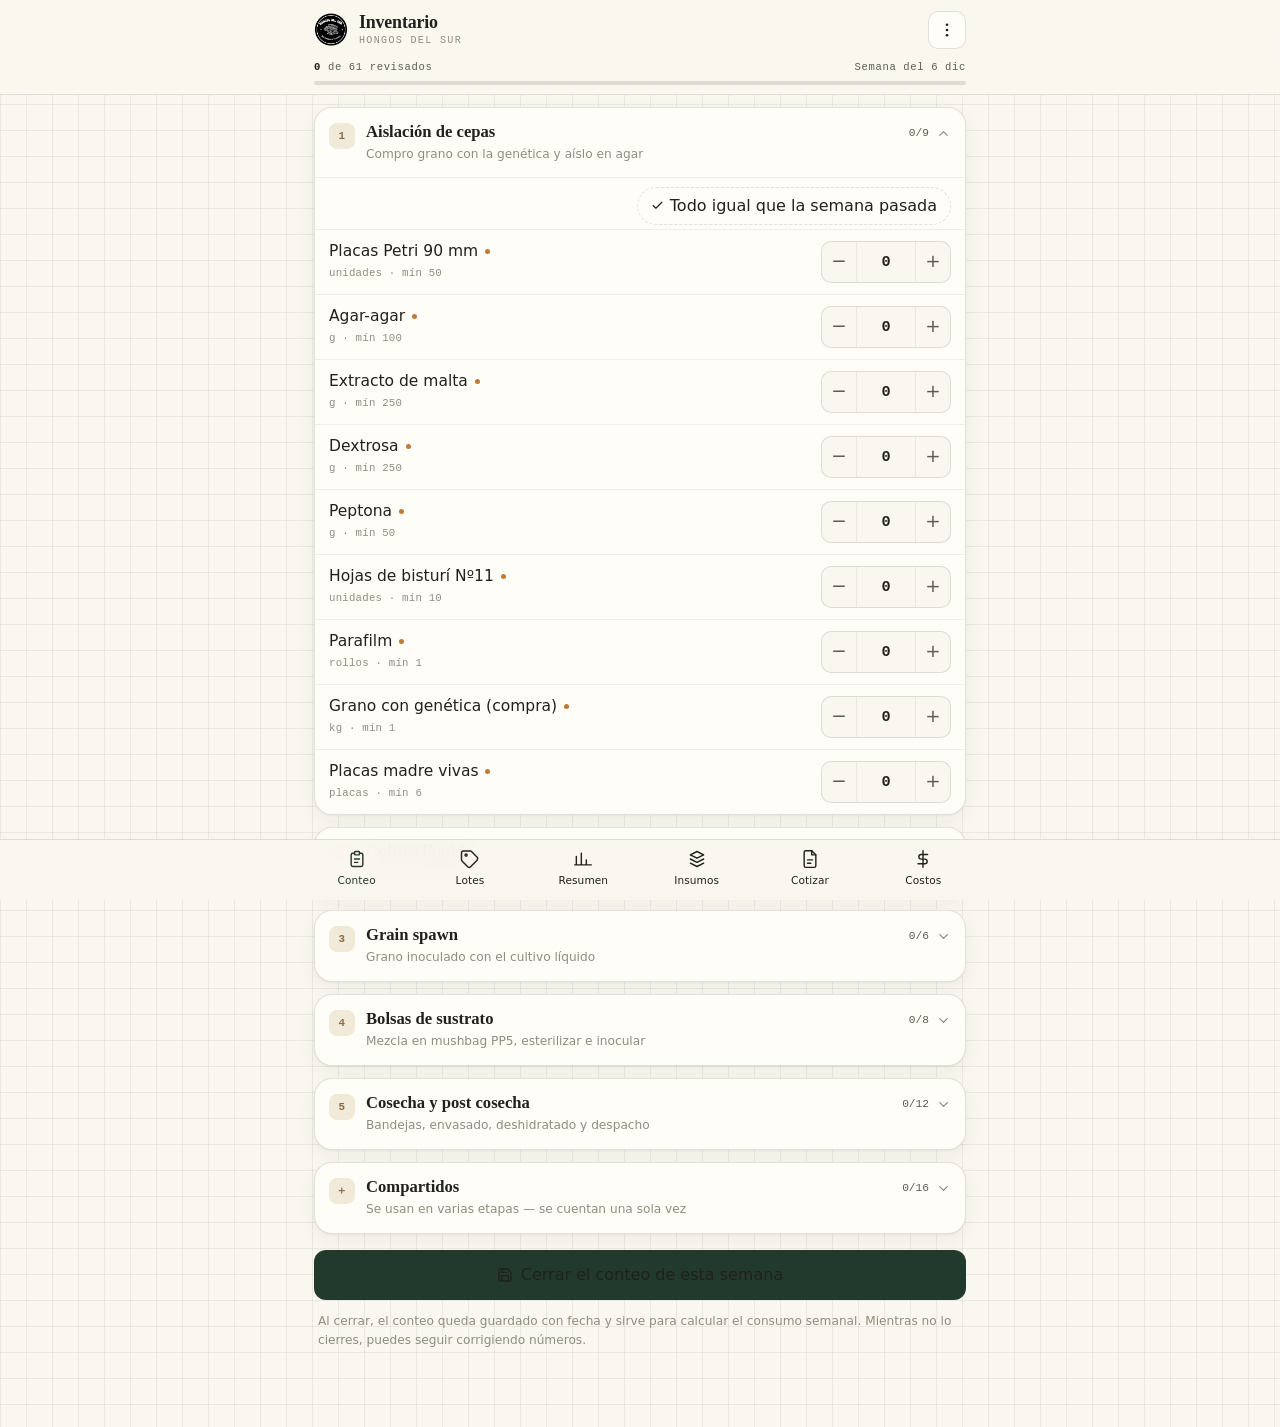
==== commit 03b60aab: "Calculadora de costos y precios dentro de la app Nueva pestaña Costos (solo dueño): insumos anotados" ====
--- a/inventario/index.html
+++ b/inventario/index.html
@@ -779,6 +779,61 @@
   html[data-print="cot"] .dtwrap{overflow:visible}
 }
 
+/* ============================================================
+   Costos y precios
+   Reutiliza .stage, .card, .tile, .field, .chip y .btn. Sólo agrega lo suyo:
+   la fila de línea de receta, la cifra grande y las tablas de precios.
+   ============================================================ */
+
+.knav{display:flex;gap:7px;overflow-x:auto;padding:12px 2px 3px;margin:0 -2px}
+
+/* Cifra grande: el costo por kilo es lo primero que hay que ver */
+.khero{background:var(--cream);border:1px solid var(--line);border-radius:var(--r-lg);padding:16px;margin-top:12px;box-shadow:var(--shadow)}
+.khero__k{font-family:var(--f-mono);font-size:.6rem;letter-spacing:.09em;text-transform:uppercase;color:var(--ink-faint)}
+.khero__v{font-family:var(--f-mono);font-size:2.05rem;font-weight:700;font-variant-numeric:tabular-nums;letter-spacing:-.03em;line-height:1;margin-top:8px}
+.khero__s{font-size:.79rem;color:var(--ink-faint);margin-top:8px;line-height:1.5}
+.khero--ok .khero__v{color:var(--ok)}
+.khero--crit .khero__v{color:var(--crit)}
+
+/* Línea de receta dentro de una etapa */
+.krow{display:flex;align-items:center;gap:10px;width:100%;text-align:left;background:none;border:0;border-top:1px solid var(--line-soft);padding:10px 14px}
+.krow:hover{background:var(--sand)}
+.krow__t{flex:1;min-width:0}
+.krow__n{display:block;font-size:.89rem;font-weight:500;line-height:1.3}
+.krow__m{display:block;font-family:var(--f-mono);font-size:.66rem;color:var(--ink-faint);margin-top:3px;line-height:1.4}
+.krow__c{flex:none;text-align:right;font-family:var(--f-mono);font-size:.88rem;font-weight:700;font-variant-numeric:tabular-nums}
+.krow__c small{display:block;font-size:.6rem;font-weight:400;color:var(--ink-faint);letter-spacing:.03em}
+.krow--eta .krow__n{color:var(--earth)}
+.krow--falta .krow__c{color:var(--crit)}
+
+.ktot{display:flex;justify-content:space-between;align-items:baseline;gap:10px;padding:11px 14px;border-top:1px solid var(--line);font-family:var(--f-mono);font-size:.74rem;color:var(--ink-soft)}
+.ktot b{font-size:1rem;color:var(--ink);font-variant-numeric:tabular-nums;font-weight:700}
+.kadd{display:flex;flex-wrap:wrap;gap:7px;padding:11px 14px 13px;border-top:1px solid var(--line-soft)}
+.kadd button{border:1px dashed var(--line);background:none;color:var(--ink-soft);border-radius:99px;padding:6px 12px;font-size:.75rem}
+.kadd button:hover{border-style:solid;border-color:var(--accent);color:var(--accent)}
+.stage.apagada{opacity:.55}
+
+/* Avisos: lo que falta para que el número sea de verdad */
+.kaviso{border:1px solid var(--warn-bg);background:var(--warn-bg);border-radius:var(--r);padding:11px 13px;margin-top:12px;font-size:.81rem;color:var(--warn);line-height:1.5}
+.kaviso b{font-weight:700}
+.kaviso button{background:none;border:0;padding:0;color:inherit;text-decoration:underline;text-underline-offset:3px;font-size:.81rem}
+
+/* Precio de un insumo, editable en la misma lista */
+.kpre{display:flex;align-items:center;gap:10px;padding:10px 0;border-top:1px solid var(--line-soft)}
+.kpre:first-child{border-top:0}
+.kpre__t{flex:1;min-width:0}
+.kpre__n{font-size:.88rem;font-weight:500;line-height:1.3}
+.kpre__m{font-family:var(--f-mono);font-size:.65rem;color:var(--ink-faint);margin-top:3px}
+.kpre input{width:104px;height:38px;flex:none;border:1px solid var(--line);border-radius:10px;background:var(--cream);padding:0 11px;text-align:right;font-family:var(--f-mono);font-size:.88rem;font-variant-numeric:tabular-nums}
+
+/* Tablas de la vista Costo y Precios */
+.kt{width:100%;border-collapse:collapse;font-family:var(--f-mono);font-size:.74rem;font-variant-numeric:tabular-nums}
+.kt th{text-align:left;font-weight:600;font-size:.57rem;letter-spacing:.08em;text-transform:uppercase;color:var(--ink-faint);padding:0 0 7px}
+.kt td{padding:7px 0;border-top:1px solid var(--line-soft);vertical-align:top}
+.kt td:nth-child(n+2),.kt th:nth-child(n+2){text-align:right;white-space:nowrap;padding-left:8px}
+.kt tr.fuerte td{font-weight:700;border-top:1px solid var(--line);color:var(--ink)}
+.kt small{display:block;font-family:var(--f-body);font-size:.68rem;color:var(--ink-faint);letter-spacing:0}
+
 /* ---------- Varios ---------- */
 .empty{text-align:center;padding:34px 20px;color:var(--ink-faint);font-size:.86rem;line-height:1.6}
 .empty svg{width:32px;height:32px;margin-bottom:11px;opacity:.5}
@@ -797,6 +852,12 @@
 @media (min-width:560px){
   .tiles{grid-template-columns:repeat(4,1fr)}
   .row__nom{font-size:.97rem}
+}
+/* Con seis pestañas abajo, en pantallas angostas el rótulo se achica antes de cortarse. */
+@media (max-width:389px){
+  .tab span{font-size:.58rem}
+  .tab svg{width:19px;height:19px}
+  .tab{padding:9px 2px 11px}
 }
 @media (prefers-reduced-motion:reduce){
   *{animation-duration:.01ms !important;transition-duration:.01ms !important}
@@ -843,6 +904,14 @@
     <div id="cot-hist" hidden></div>
     <div id="cot-ajustes" hidden></div>
   </section>
+  <section id="tab-costos" hidden>
+    <div class="knav" id="cosNav"></div>
+    <div id="cos-etapas"></div>
+    <div id="cos-insumos" hidden></div>
+    <div id="cos-costo" hidden></div>
+    <div id="cos-precios" hidden></div>
+    <div id="cos-ajustes" hidden></div>
+  </section>
 </main>
 
 <nav class="tabs" aria-label="Secciones">
@@ -868,6 +937,10 @@
       <svg viewBox="0 0 24 24" fill="none" stroke="currentColor" stroke-width="1.7" stroke-linecap="round" stroke-linejoin="round"><path d="M14 2H7a2 2 0 0 0-2 2v16a2 2 0 0 0 2 2h10a2 2 0 0 0 2-2V7Z"/><path d="M14 2v5h5M9 13h6M9 17h4"/></svg>
       <span>Cotizar</span>
     </button>
+    <button class="tab" data-tab="costos">
+      <svg viewBox="0 0 24 24" fill="none" stroke="currentColor" stroke-width="1.7" stroke-linecap="round" stroke-linejoin="round"><path d="M12 2v20"/><path d="M17.5 6.5H9.8a2.8 2.8 0 0 0 0 5.6h4.4a2.8 2.8 0 0 1 0 5.6H6"/></svg>
+      <span>Costos</span>
+    </button>
   </div>
 </nav>
 
@@ -1150,6 +1223,9 @@
 
 function activos(){ return DB.items.filter(function(i){ return !i.off; }); }
 function porId(id){ return DB.items.filter(function(i){ return i.id === id; })[0]; }
+// Los módulos con cierre propio (COT, COS) le ponen `DB` a lo suyo y tapan
+// éste: para llegar a los lotes desde adentro tienen que pasar por acá.
+function invLotes(){ return (DB && DB.lotes) || []; }
 function etapaDe(k){ return ETAPAS.filter(function(e){ return e.k === k; })[0] || ETAPAS[5]; }
 
 /* ============================================================
@@ -5458,10 +5534,1569 @@
 })();
 
 /* ============================================================
-   19. Eventos
+   19. Costos y precios
+   ============================================================
+
+   Responde una sola pregunta: cuánto cuesta de verdad un kilo de hongo,
+   para poder ponerle precio sin quemar el margen.
+
+   Tres piezas:
+
+   1. INSUMOS. Cada uno se anota como se compra —formato, cantidad y precio—
+      y de ahí sale el costo por gramo, por mililitro o por unidad. Comprar
+      500 g de agar y usar 10 g cuesta 10 g, no 500. Los reutilizables
+      (frascos Duran, placas de vidrio, la Wenbox) se cargan por uso:
+      precio ÷ usos que aguantan. Con 0 usos no se reparten en el costo y
+      quedan sólo como inversión, que es lo que pasa con una caja que dura
+      para siempre.
+
+   2. ETAPAS. Cada una es una receta: cuánto rinde una tanda y qué consume.
+      Una línea puede ser un insumo, la salida de otra etapa (12 placas → 20
+      frascos → 8 bolsas de spawn → 30 bolsas inoculadas → kilos), consumo
+      eléctrico o un monto suelto. Las cantidades van «por tanda» o «por cada
+      unidad producida», que es como se habla: 7,3 kg de trigo por tanda,
+      825 g de pellet por bolsa.
+
+   3. LA CADENA. El costo de cada etapa arrastra el de las anteriores, y la
+      merma de cada una encarece lo que sobrevive. Las horas se propagan
+      igual que los pesos: al final se sabe cuántas horas lleva un kilo, y
+      con eso cuánto vale la hora si el sueldo del mes tiene que salir de ahí.
+
+   Los gastos fijos (internet, agua) no se reparten por tanda sino por kilo
+   del mes, que es lo único honesto: si produce el doble, pesan la mitad.
+
+   100 % local (`hds_cos_v1`), fuera de SYNC, y la pestaña sólo existe para
+   el dueño. Prefijo propio `data-k*` para no chocar con el inventario
+   (`data-d`, `data-act`…), los lotes (`data-lact`) ni el cotizador (`data-c*`).
    ============================================================ */
 
-var VISTAS = ["conteo","lotes","ficha","resumen","insumos","cotiza"];
+var COS = (function(){
+  "use strict";
+
+  var CLAVE = "hds_cos_v1";
+  var DB = null, sub = "etapas", abierta = {"4":true}, filtroIns = "";
+
+  /* ---------- Unidades ----------
+     La conversión sólo ocurre dentro de la misma familia: gramos con kilos,
+     mililitros con litros. Así se compra un saco de 15 kg y se gastan 825 g
+     sin que nadie tenga que dividir a mano. */
+
+  var UNIS = [
+    {u:"g",      fam:"m", f:1},
+    {u:"kg",     fam:"m", f:1000},
+    {u:"ml",     fam:"v", f:1},
+    {u:"L",      fam:"v", f:1000},
+    {u:"unidad", fam:"u", f:1},
+    {u:"par",    fam:"u", f:1},
+    {u:"rollo",  fam:"u", f:1},
+    {u:"caja",   fam:"u", f:1},
+    {u:"sobre",  fam:"u", f:1},
+    {u:"cm",     fam:"l", f:1},
+    {u:"m",      fam:"l", f:100}
+  ];
+  function uni(u){
+    for(var i=0;i<UNIS.length;i++) if(UNIS[i].u === u) return UNIS[i];
+    return UNIS[4];
+  }
+  function familia(u){ return uni(u).fam; }
+  function unisDe(u){
+    var f = familia(u);
+    return UNIS.filter(function(x){ return x.fam === f; });
+  }
+
+  /* ---------- Catálogo inicial ----------
+     [nombre, tipo, cantidad del formato, unidad, precio, usos]
+     tipo "con" se consume · "reu" se reutiliza (usos 0 = no se reparte) */
+
+  var INSUMOS = [
+    ["Agar-agar","con",500,"g",0,0],
+    ["Extracto de malta","con",1000,"g",0,0],
+    ["Peptona","con",500,"g",0,0],
+    ["Cepa o variedad de hongo","con",1,"unidad",0,0],
+    ["Placa de Petri de vidrio borosilicato","reu",1,"unidad",0,100],
+    ["Frasco borosilicato Duran 500 ml","reu",1,"unidad",0,200],
+    ["Frasco borosilicato Duran 1000 ml","reu",1,"unidad",0,200],
+    ["Bisturí (mango)","reu",1,"unidad",0,500],
+    ["Hojas de bisturí Nº11","con",100,"unidad",0,0],
+
+    ["Frasco conservero 500 ml con tapa modificada","reu",1,"unidad",0,50],
+    ["Frasco conservero 250 ml con tapa modificada","reu",1,"unidad",0,50],
+    ["Papel aluminio","con",1,"rollo",0,0],
+    ["Jeringa 20 ml","reu",1,"unidad",0,10],
+    ["Jeringa 10 ml","reu",1,"unidad",0,10],
+    ["Aguja 16G de pulgada y media","con",100,"unidad",0,0],
+    ["Imán para agitación magnética","reu",1,"unidad",0,500],
+
+    ["Grano de trigo","con",25,"kg",12000,0],
+    ["Bolsa mushbag 18x50 0.06","con",100,"unidad",0,0],
+    ["Caja Wenbox 28 L","reu",1,"unidad",0,0],
+    ["Caja Wenbox 61 L","reu",1,"unidad",0,0],
+    ["Malla para estilar","reu",1,"unidad",0,0],
+
+    ["Bolsa mushbag 32x50 0.06","con",100,"unidad",0,0],
+    ["Pellet de pino Ecomas","con",15,"kg",0,0],
+    ["Afrechillo de trigo","con",25,"kg",0,0],
+    ["Cinta de papel","con",1,"rollo",0,0],
+    ["Agua","con",1000,"L",0,0],
+
+    ["Marcador permanente","reu",1,"unidad",0,300],
+    ["Cofia","con",100,"unidad",0,0],
+    ["Caja de cartón para despacho","con",25,"unidad",0,0],
+
+    ["Alcohol isopropílico 70%","con",5,"L",0,0],
+    ["Toalla de papel","con",1,"rollo",0,0],
+    ["Guantes de nitrilo","con",100,"par",0,0],
+    ["Mascarillas","con",50,"unidad",0,0],
+    ["Bolsa zip metalizada","con",100,"unidad",0,0],
+
+    ["Humidificador ultrasónico 400 W","reu",1,"unidad",0,0],
+    ["Extractor de aire 25 W","reu",1,"unidad",0,0],
+    ["Calefactor 700 W","reu",1,"unidad",0,0],
+    ["Deshidratadora 700 W","reu",1,"unidad",0,0]
+  ];
+
+  /* Las siete etapas más el deshidratado, con las cantidades reales.
+     Líneas:  ["i", insumo, cantidad, unidad, porUnidad]
+              ["e", etapa,  cantidad, porUnidad, «1 cada N»]
+              ["l", equipo, watts, horas al día, días, % encendido]
+              ["o", nombre, monto, porUnidad] */
+
+  var ETAPAS_DEF = [
+    {k:"1", n:"Aislación de cepa en agar", d:"Placas madre a partir de una cepa", uni:"placas", rinde:12, horas:2, lin:[
+      ["i","Agar-agar",10,"g",false],
+      ["i","Extracto de malta",10,"g",false],
+      ["i","Peptona",1,"g",false],
+      ["i","Cepa o variedad de hongo",1,"unidad",false],
+      ["i","Frasco borosilicato Duran 1000 ml",1,"unidad",false],
+      ["i","Frasco borosilicato Duran 500 ml",1,"unidad",false],
+      ["i","Placa de Petri de vidrio borosilicato",1,"unidad",true],
+      ["i","Bisturí (mango)",1,"unidad",false],
+      ["i","Hojas de bisturí Nº11",1,"unidad",false],
+      ["i","Alcohol isopropílico 70%",100,"ml",false],
+      ["i","Toalla de papel",0.1,"rollo",false],
+      ["i","Guantes de nitrilo",1,"par",false]
+    ]},
+    {k:"2", n:"Cultivo líquido", d:"Frascos inoculados con un trozo de placa", uni:"frascos", rinde:20, horas:2, lin:[
+      ["e","1",1,false,false],
+      ["i","Extracto de malta",20,"g",true],
+      ["i","Peptona",1,"g",true],
+      ["i","Frasco conservero 500 ml con tapa modificada",1,"unidad",true],
+      ["i","Imán para agitación magnética",1,"unidad",true],
+      ["i","Papel aluminio",0.2,"rollo",false],
+      ["i","Jeringa 20 ml",1,"unidad",false],
+      ["i","Aguja 16G de pulgada y media",1,"unidad",false],
+      ["i","Alcohol isopropílico 70%",200,"ml",false],
+      ["i","Toalla de papel",0.1,"rollo",false],
+      ["i","Guantes de nitrilo",2,"par",false]
+    ]},
+    {k:"3", n:"Grano miceliado (spawn)", d:"Trigo hidratado, esterilizado e inoculado", uni:"bolsas de spawn", rinde:8, horas:3, lin:[
+      ["e","2",0.04,false,true],
+      ["i","Grano de trigo",7.3,"kg",false],
+      ["i","Bolsa mushbag 18x50 0.06",1,"unidad",true],
+      ["i","Caja Wenbox 28 L",1,"unidad",false],
+      ["i","Malla para estilar",1,"unidad",false],
+      ["i","Alcohol isopropílico 70%",100,"ml",false],
+      ["i","Toalla de papel",0.05,"rollo",false],
+      ["i","Guantes de nitrilo",1,"par",false]
+    ]},
+    {k:"4", n:"Bolsas de sustrato", d:"Pellet, afrechillo y agua en mushbag", uni:"bolsas", rinde:30, horas:4, lin:[
+      ["i","Pellet de pino Ecomas",825,"g",true],
+      ["i","Afrechillo de trigo",165,"g",true],
+      ["i","Agua",1.6,"L",true],
+      ["i","Bolsa mushbag 32x50 0.06",1,"unidad",true],
+      ["i","Cinta de papel",0.01,"rollo",true]
+    ]},
+    {k:"5", n:"Inoculación de bolsas", d:"250 g de spawn por bolsa de sustrato", uni:"bolsas inoculadas", rinde:30, horas:2, lin:[
+      ["e","4",1,true,false],
+      ["e","3",0.2,true,true],
+      ["i","Alcohol isopropílico 70%",500,"ml",false],
+      ["i","Toalla de papel",0.2,"rollo",false],
+      ["i","Guantes de nitrilo",2,"par",false],
+      ["i","Mascarillas",2,"unidad",false],
+      ["i","Marcador permanente",1,"unidad",false]
+    ]},
+    {k:"6", n:"Fructificación", d:"Cámara: humedad, aire, luz y calor", uni:"kg de hongo fresco", rinde:15, horas:6, lin:[
+      ["e","5",30,false,false],
+      ["l","Humidificador ultrasónico",400,24,14,33],
+      ["l","Extractor de aire",25,24,14,100],
+      ["l","Iluminación LED",40,9,14,100],
+      ["l","Calefactor",700,3,14,100]
+    ]},
+    {k:"7", n:"Cosecha y envasado", d:"Cortar, limpiar y encajonar", uni:"kg listos para vender", rinde:15, horas:3, lin:[
+      ["e","6",1,true,false],
+      ["i","Guantes de nitrilo",2,"par",false],
+      ["i","Mascarillas",2,"unidad",false],
+      ["i","Cofia",2,"unidad",false],
+      ["i","Caja de cartón para despacho",0.2,"unidad",true]
+    ]},
+    {k:"8", n:"Deshidratado", d:"14 horas de máquina · 10 kg frescos dan 1 kg seco", uni:"kg deshidratados", rinde:1, horas:1, lin:[
+      ["e","7",10,true,false],
+      ["l","Deshidratadora",700,14,1,100],
+      ["i","Bolsa zip metalizada",10,"unidad",true]
+    ]}
+  ];
+
+  var SUBS = [
+    {k:"etapas",  n:"Etapas"},
+    {k:"insumos", n:"Insumos"},
+    {k:"costo",   n:"Costo"},
+    {k:"precios", n:"Precios"},
+    {k:"ajustes", n:"Ajustes"}
+  ];
+
+  /* ---------- Estado y persistencia ---------- */
+
+  function nuevoId(){ return "k" + Math.random().toString(36).slice(2,9); }
+
+  function semilla(){
+    var ins = INSUMOS.map(function(s){
+      return {id:nuevoId(), nom:s[0], tipo:s[1], fCant:s[2], fUni:s[3], precio:s[4], usos:s[5]||0, prov:""};
+    });
+    function idDe(nom){
+      for(var i=0;i<ins.length;i++) if(ins[i].nom === nom) return ins[i].id;
+      return "";
+    }
+    var eta = ETAPAS_DEF.map(function(e){
+      return {
+        k:e.k, n:e.n, d:e.d, uni:e.uni, rinde:e.rinde, horas:e.horas, perdida:0,
+        lin:e.lin.map(function(l){
+          if(l[0] === "i") return {t:"i", id:idDe(l[1]), cant:l[2], uni:l[3], pu:!!l[4]};
+          if(l[0] === "e") return {t:"e", ek:l[1], cant:l[2], pu:!!l[3], alc:!!l[4]};
+          if(l[0] === "l") return {t:"l", n:l[1], w:l[2], hDia:l[3], dias:l[4], duty:l[5]};
+          return {t:"o", n:l[1], m:l[2], pu:!!l[3]};
+        })
+      };
+    });
+    return {
+      v:1, ins:ins, eta:eta,
+      cfg:{
+        kwh:160,
+        fijos:[{n:"Internet", m:14990},{n:"Agua", m:15000}],
+        sueldo:553553,
+        modoHora:"sueldo",
+        valorHora:3000,
+        bolsasMes:120,
+        etapaPlan:"5",
+        iva:19,
+        finFresco:"7",
+        finSeco:"8",
+        mMin:45,
+        mMay:30,
+        netear:false
+      }
+    };
+  }
+
+  function cargar(){
+    try{
+      var raw = localStorage.getItem(CLAVE);
+      if(raw){
+        var d = JSON.parse(raw);
+        if(d && d.ins && d.eta && d.cfg) return normalizar(d);
+      }
+    }catch(e){}
+    return semilla();
+  }
+
+  // Los respaldos viejos pueden venir sin campos nuevos: se completan al cargar.
+  function normalizar(d){
+    var base = semilla().cfg;
+    for(var k in base) if(d.cfg[k] === undefined) d.cfg[k] = base[k];
+    if(!Array.isArray(d.cfg.fijos)) d.cfg.fijos = [];
+    d.eta.forEach(function(e){ if(!Array.isArray(e.lin)) e.lin = []; });
+    return d;
+  }
+
+  function guardar(){
+    try{ localStorage.setItem(CLAVE, JSON.stringify(DB)); }
+    catch(e){ avisar("No se pudo guardar en este navegador"); }
+  }
+
+  /* ---------- Números ---------- */
+
+  function miles(n){
+    var s = String(Math.abs(Math.round(n)));
+    return (n < 0 ? "-" : "") + s.replace(/\B(?=(\d{3})+(?!\d))/g, ".");
+  }
+  function clp(n){ return "$" + miles(n || 0); }
+  // Bajo mil peso el redondeo esconde la diferencia: ahí se muestran decimales.
+  function clpFino(n){
+    n = Number(n) || 0;
+    if(Math.abs(n) >= 100 || n === 0) return clp(n);
+    var d = Math.abs(n) >= 10 ? 1 : 2;
+    return "$" + (Math.round(n * Math.pow(10,d)) / Math.pow(10,d)).toString().replace(".", ",");
+  }
+  function cifra(n, dec){
+    n = Number(n) || 0;
+    var p = Math.pow(10, dec == null ? 2 : dec);
+    var r = Math.round(n * p) / p;
+    var s = String(Math.abs(r)).split(".");
+    return (r < 0 ? "-" : "") + miles(Number(s[0])) + (s[1] ? "," + s[1] : "");
+  }
+  function pct(n){ return cifra(n, 1) + "%"; }
+  // Acepta lo que se escribe de verdad: 13000, 13.000, $13.000, 2,5 y 2.5.
+  function aNum(s){
+    s = String(s == null ? "" : s).replace(/[\s$%]/g,"");
+    if(s.indexOf(",") >= 0) s = s.replace(/\./g,"").replace(",",".");
+    else if(/^-?\d{1,3}(\.\d{3})+$/.test(s)) s = s.replace(/\./g,"");
+    var n = parseFloat(s);
+    return isNaN(n) ? 0 : n;
+  }
+  function val(id){ var e = document.getElementById(id); return e ? e.value : ""; }
+  function nval(id){ return aNum(val(id)); }
+
+  /* ---------- Búsquedas ---------- */
+
+  function insPorId(id){
+    for(var i=0;i<DB.ins.length;i++) if(DB.ins[i].id === id) return DB.ins[i];
+    return null;
+  }
+  function etaPorK(k){
+    for(var i=0;i<DB.eta.length;i++) if(DB.eta[i].k === k) return DB.eta[i];
+    return null;
+  }
+  function nomIns(id){ var it = insPorId(id); return it ? it.nom : "insumo borrado"; }
+  function nomEta(k){ var e = etaPorK(k); return e ? e.n : "etapa borrada"; }
+
+  /* ---------- Costo de un insumo ----------
+     costoBase = precio del formato ÷ cantidad del formato, en la unidad chica
+     de su familia (gramo, mililitro, unidad). Los reutilizables además se
+     dividen por los usos que aguantan. Con `netear`, el IVA de la compra se
+     descuenta porque vuelve como crédito fiscal. */
+
+  function costoBase(it){
+    var q = (Number(it.fCant)||0) * uni(it.fUni).f;
+    if(!q) return 0;
+    var p = Number(it.precio)||0;
+    if(DB.cfg.netear) p = p / (1 + (Number(DB.cfg.iva)||0)/100);
+    return p / q;
+  }
+  function costoUso(it){
+    var c = costoBase(it);
+    if(it.tipo !== "reu") return c;
+    var u = Number(it.usos)||0;
+    return u > 0 ? c / u : 0;
+  }
+  function costoLinea(it, cant, u){
+    if(!it) return 0;
+    var f = familia(u) === familia(it.fUni) ? uni(u).f : uni(it.fUni).f;
+    return (Number(cant)||0) * f * costoUso(it);
+  }
+  function kwhLinea(l){
+    return ((Number(l.w)||0)/1000) * (Number(l.hDia)||0) * (Number(l.dias)||0) * ((Number(l.duty)||0)/100);
+  }
+  // Cantidad por tanda: las líneas «por unidad» se multiplican por el rinde.
+  function cantTanda(l, e){
+    var c = Number(l.cant)||0;
+    return l.pu ? c * (Number(e.rinde)||0) : c;
+  }
+  function rindeEf(e){
+    return (Number(e.rinde)||0) * (1 - (Number(e.perdida)||0)/100);
+  }
+
+  /* ---------- La cadena ----------
+     Cada etapa devuelve su costo por unidad separado en insumos, electricidad
+     y otros, más las horas y cuántas unidades de cada etapa anterior hicieron
+     falta. Al consumir una etapa se arrastra todo eso multiplicado por la
+     cantidad, así el desglose final sigue sumando el total. La mano de obra
+     no entra aquí: se valoriza al final, cuando ya se sabe cuántas horas
+     lleva un kilo y cuánto tiene que valer la hora. */
+
+  function cadena(){
+    var memo = {}, pila = {}, tarifa = Number(DB.cfg.kwh)||0;
+
+    function etapa(k){
+      if(memo[k]) return memo[k];
+      var e = etaPorK(k);
+      var r = {ins:0, luz:0, otr:0, hor:0, req:{}, ok:!!e, ciclo:false, sinRinde:false};
+      if(!e){ memo[k] = r; return r; }
+      if(pila[k]){ r.ciclo = true; return r; }          // sin memo: el ciclo es del camino
+      pila[k] = 1;
+
+      e.lin.forEach(function(l){
+        var c = cantTanda(l, e);
+        if(l.t === "i"){
+          var it = insPorId(l.id);
+          r.ins += costoLinea(it, c, l.uni || (it ? it.fUni : "unidad"));
+        }else if(l.t === "l"){
+          r.luz += kwhLinea(l) * tarifa;
+        }else if(l.t === "o"){
+          r.otr += (Number(l.m)||0) * (l.pu ? (Number(e.rinde)||0) : 1);
+        }else if(l.t === "e"){
+          var s = etapa(l.ek);
+          if(s.ciclo){ r.ciclo = true; return; }
+          r.ins += c * s.ins;
+          r.luz += c * s.luz;
+          r.otr += c * s.otr;
+          r.hor += c * s.hor;
+          r.req[l.ek] = (r.req[l.ek]||0) + c;
+          for(var kk in s.req) r.req[kk] = (r.req[kk]||0) + c * s.req[kk];
+        }
+      });
+      r.hor += Number(e.horas)||0;
+
+      var ef = rindeEf(e);
+      if(ef > 0){
+        r.ins /= ef; r.luz /= ef; r.otr /= ef; r.hor /= ef;
+        for(var k2 in r.req) r.req[k2] = r.req[k2] / ef;
+      }else{
+        r.sinRinde = true;
+        r.ins = r.luz = r.otr = r.hor = 0; r.req = {};
+      }
+
+      delete pila[k];
+      memo[k] = r;
+      return r;
+    }
+
+    DB.eta.forEach(function(e){ etapa(e.k); });
+    return memo;
+  }
+
+  /* Todo lo que se muestra sale de acá: un solo cálculo por pintada. */
+  function calcular(){
+    var C = cadena(), cfg = DB.cfg;
+    var F = C[cfg.finFresco] || {ins:0,luz:0,otr:0,hor:0,req:{}};
+    var S = C[cfg.finSeco]   || {ins:0,luz:0,otr:0,hor:0,req:{}};
+
+    // Plan del mes: se anota en bolsas inoculadas, que es lo que se controla.
+    var porKg = F.req[cfg.etapaPlan] || 0;            // bolsas necesarias para un kilo
+    var kgMes = porKg > 0 ? (Number(cfg.bolsasMes)||0) / porKg : 0;
+
+    var horasKg  = F.hor;
+    var horasMes = horasKg * kgMes;
+    var sueldo   = Number(cfg.sueldo)||0;
+    var valorHora = cfg.modoHora === "fijo"
+      ? (Number(cfg.valorHora)||0)
+      : (horasMes > 0 ? sueldo / horasMes : 0);
+
+    var fijosMes = 0;
+    (cfg.fijos||[]).forEach(function(g){ fijosMes += Number(g.m)||0; });
+    var fijoKg = kgMes > 0 ? fijosMes / kgMes : 0;
+
+    function producto(R, factorFresco){
+      var directo = R.ins + R.luz + R.otr;
+      var mano = R.hor * valorHora;
+      var fijo = fijoKg * factorFresco;
+      return {
+        ins:R.ins, luz:R.luz, otr:R.otr, hor:R.hor,
+        directo:directo, mano:mano, fijo:fijo,
+        total:directo + mano + fijo
+      };
+    }
+
+    var fresco = producto(F, 1);
+    var seco   = producto(S, S.req[cfg.finFresco] || 0);
+
+    // Cuántas tandas de cada etapa exige el plan, y de ahí el gasto mensual
+    // en cada insumo: la misma cadena sirve como lista de compras.
+    var tandas = {}, gastoIns = {}, usoIns = {};
+    DB.eta.forEach(function(e){
+      var u = (e.k === cfg.finFresco ? 1 : (F.req[e.k] || 0)) * kgMes;
+      var ef = rindeEf(e);
+      tandas[e.k] = ef > 0 ? u / ef : 0;
+    });
+    DB.eta.forEach(function(e){
+      var t = tandas[e.k] || 0;
+      if(!t) return;
+      e.lin.forEach(function(l){
+        if(l.t !== "i") return;
+        var it = insPorId(l.id);
+        if(!it) return;
+        var c = cantTanda(l, e) * t;
+        usoIns[l.id]   = (usoIns[l.id]||0) + c * (familia(l.uni) === familia(it.fUni) ? uni(l.uni).f : uni(it.fUni).f);
+        gastoIns[l.id] = (gastoIns[l.id]||0) + costoLinea(it, c, l.uni || it.fUni);
+      });
+    });
+
+    return {
+      C:C, F:F, S:S, fresco:fresco, seco:seco,
+      kgMes:kgMes, bolsasPorKg:porKg,
+      horasKg:horasKg, horasMes:horasMes, valorHora:valorHora,
+      fijosMes:fijosMes, fijoKg:fijoKg, sueldo:sueldo,
+      tandas:tandas, gastoIns:gastoIns, usoIns:usoIns,
+      // Los que sí mueven el costo y todavía valen cero. Un reutilizable con 0 usos
+      // no se reparte, así que su precio no cambia nada: no se avisa por él.
+      faltanPrecios: DB.ins.filter(function(it){
+        if(Number(it.precio) || !(usoIns[it.id] > 0)) return false;
+        return !(it.tipo === "reu" && !Number(it.usos));
+      })
+    };
+  }
+
+  /* ---------- Datos reales del inventario y de los lotes ----------
+     La app ya sabe cuánto rinde una bolsa y cuántas se pierden: no tiene
+     sentido pedirle que lo adivine. */
+
+  function rendimientoReal(){
+    var kg = 0, bolsas = 0, n = 0;
+    invLotes().forEach(function(l){
+      var k = kgLote(l), b = bolsasVivas(l);
+      if(k > 0 && b > 0){ kg += k; bolsas += b; n++; }
+    });
+    if(!bolsas) return null;
+    return {g:(kg/bolsas)*1000, lotes:n, bolsas:bolsas};
+  }
+  function contaminacionReal(){
+    var puestas = 0, perdidas = 0, n = 0;
+    invLotes().forEach(function(l){
+      var b = Number(l.bolsas)||0;
+      if(!b) return;
+      puestas += b; perdidas += descartadas(l); n++;
+    });
+    if(!puestas) return null;
+    return {pct:(perdidas/puestas)*100, lotes:n, bolsas:puestas, perdidas:perdidas};
+  }
+
+  // Precios que hoy están en el cotizador, para comparar sin tocarlos.
+  function precioLista(){
+    try{
+      var raw = localStorage.getItem("hds_cot_v1");
+      if(!raw) return null;
+      var d = JSON.parse(raw);
+      if(!d || !d.cat) return null;
+      var min = 0, may = 0, n = 0;
+      d.cat.forEach(function(p){
+        if(p.off || p.uni !== "kg" || !Number(p.pMin)) return;
+        min += Number(p.pMin); may += Number(p.pMay)||0; n++;
+      });
+      return n ? {min:min/n, may:may/n, n:n} : null;
+    }catch(e){ return null; }
+  }
+
+  /* ---------- Íconos ---------- */
+
+  var ICONOS = {
+    mas:'<path d="M12 5v14M5 12h14"/>',
+    chev:'<path d="m6 9 6 6 6-6"/>',
+    rayo:'<path d="M13 2 4 14h7l-1 8 9-12h-7Z"/>',
+    reloj:'<circle cx="12" cy="12" r="9"/><path d="M12 7v5l3 2"/>',
+    caja:'<path d="M20 7 12 3 4 7l8 4 8-4Z"/><path d="M4 12l8 4 8-4M4 17l8 4 8-4"/>',
+    casa:'<path d="m3 10 9-7 9 7v10a1 1 0 0 1-1 1h-5v-7H9v7H4a1 1 0 0 1-1-1Z"/>',
+    bajar:'<path d="M12 3v12M7 11l5 5 5-5M4 20h16"/>',
+    subir:'<path d="M12 21V9M7 13l5-5 5 5M4 4h16"/>',
+    ayuda:'<circle cx="12" cy="12" r="9"/><path d="M9.5 9.5a2.6 2.6 0 0 1 5 .9c0 1.7-2.5 2.1-2.5 3.6M12 17.5h.01"/>',
+    basura:'<path d="M3 6h18M8 6V4h8v2M6 6l1 14h10l1-14"/>'
+  };
+  function ico(k){
+    return '<svg viewBox="0 0 24 24" fill="none" stroke="currentColor" stroke-width="1.8" stroke-linecap="round" stroke-linejoin="round">' + (ICONOS[k]||"") + "</svg>";
+  }
+
+  /* ---------- Render ---------- */
+
+  function pintarNav(){
+    document.getElementById("cosNav").innerHTML = SUBS.map(function(s){
+      return '<button class="chip' + (sub === s.k ? " on" : "") + '" data-ktab="' + s.k + '">' + esc(s.n) + "</button>";
+    }).join("");
+  }
+
+  function pintar(){
+    if(!DB) return;
+    pintarNav();
+    var r = calcular();
+    if(sub === "etapas")       pintarEtapas(r);
+    else if(sub === "insumos") pintarInsumos(r);
+    else if(sub === "costo")   pintarCosto(r);
+    else if(sub === "precios") pintarPrecios(r);
+    else                       pintarAjustes(r);
+    cabecera(r);
+  }
+
+  function cabecera(r){
+    if(vista !== "costos") return;
+    document.getElementById("hTitle").textContent = "Costos";
+    document.getElementById("hSub").textContent = r.fresco.total > 0
+      ? clp(r.fresco.total) + " el kilo"
+      : "Hongos del Sur";
+  }
+
+  function irSub(t){
+    sub = t;
+    SUBS.forEach(function(s){ document.getElementById("cos-" + s.k).hidden = s.k !== t; });
+    pintar();
+    window.scrollTo(0,0);
+  }
+
+  function heroHTML(r){
+    var h = '<div class="khero">';
+    h += '<div class="khero__k">Cuesta producir un kilo</div>';
+    h += '<div class="khero__v">' + clp(r.fresco.total) + "</div>";
+    h += '<div class="khero__s">' + (r.fresco.total > 0
+      ? "Insumos " + clp(r.fresco.ins + r.fresco.otr) + " · luz " + clp(r.fresco.luz) +
+        " · trabajo " + clp(r.fresco.mano) + " · fijos " + clp(r.fresco.fijo)
+      : "Carga los precios de tus insumos y el número aparece solo.") + "</div>";
+    h += "</div>";
+    return h;
+  }
+
+  function avisosHTML(r){
+    var h = "";
+    if(r.faltanPrecios.length){
+      h += '<div class="kaviso">Faltan precios en <b>' + r.faltanPrecios.length + " insumo" +
+           (r.faltanPrecios.length === 1 ? "" : "s") + "</b> que sí estás usando. Mientras tanto el costo está incompleto. " +
+           '<button data-kact="irInsumos">Cargarlos ahora</button></div>';
+    }
+    if(!r.kgMes){
+      h += '<div class="kaviso">Todavía no se puede repartir el sueldo ni los gastos fijos: revisa el plan del mes en Ajustes.</div>';
+    }
+    return h;
+  }
+
+  /* --- Etapas --- */
+
+  // «unidad» en plural es «unidades»: son cuatro casos y se leen todo el rato.
+  function nomUni(u, n){
+    if(Math.abs(Number(n)||0) === 1) return u;
+    return ({unidad:"unidades", par:"pares", rollo:"rollos", caja:"cajas", sobre:"sobres"})[u] || u;
+  }
+  // 24.750 g se entienden mejor como 24,75 kg.
+  function medida(n, u){
+    n = Number(n)||0;
+    var i = uni(u), grande = {m:"kg", v:"L", l:"m"}[i.fam];
+    if(!grande) return cifra(n, n < 1 ? 3 : 2) + " " + nomUni(u, n);
+    var base = n * i.f, g = uni(grande);
+    if(base >= g.f) return cifra(base/g.f, 2) + " " + grande;
+    return cifra(base, base < 1 ? 3 : 2) + " " + ({m:"g", v:"ml", l:"cm"})[i.fam];
+  }
+
+  function textoLinea(l, e){
+    if(l.t === "i"){
+      var it = insPorId(l.id);
+      var c = Number(l.cant)||0;
+      var u = l.uni || (it ? it.fUni : "");
+      var t = cifra(c, 3) + " " + nomUni(u, c) + (it && it.tipo === "reu" && Number(it.usos) ? " de uso" : "");
+      t += l.pu ? " por " + unidadSingular(e) : " por tanda";
+      if(l.pu) t += " · " + medida(cantTanda(l, e), u) + " en total";
+      return t;
+    }
+    if(l.t === "e"){
+      var s2 = etaPorK(l.ek);
+      var un = s2 ? unidadSingular(s2) : "unidad", unp = s2 ? s2.uni : "unidades";
+      if(l.alc && Number(l.cant)){
+        return "1 " + un + " cada " + cifra(1/(Number(l.cant)||1), 2) + " " + (l.pu ? e.uni : "tandas");
+      }
+      var t2 = cifra(l.cant, 3) + " " + (Math.abs(Number(l.cant)||0) === 1 ? un : unp);
+      t2 += l.pu ? " por " + unidadSingular(e) : " por tanda";
+      if(l.pu) t2 += " · " + cifra(cantTanda(l, e), 2) + " en total";
+      return t2;
+    }
+    if(l.t === "l"){
+      return (Number(l.w)||0) + " W · " + cifra(l.hDia,1) + " h al día · " + cifra(l.dias,0) + " días" +
+             (Number(l.duty) < 100 ? " · encendido " + cifra(l.duty,0) + "%" : "") +
+             "  (" + cifra(kwhLinea(l), 1) + " kWh)";
+    }
+    return l.pu ? clp(l.m) + " por " + unidadSingular(e) : clp(l.m) + " por tanda";
+  }
+
+  // «bolsas inoculadas» → «bolsa inoculada»: para que las frases se lean.
+  function unidadSingular(e){
+    var u = String(e.uni || "unidades").split(" ");
+    if(/s$/.test(u[0]) && u[0].length > 3) u[0] = u[0].replace(/es$/, "").replace(/s$/, "");
+    if(u[1] && /as$/.test(u[1])) u[1] = u[1].replace(/s$/, "");
+    return u.join(" ");
+  }
+
+  // Una línea que trae otra etapa se muestra con todo lo suyo dentro, horas
+  // incluidas: si no, las líneas no suman el total de la tanda.
+  function costoDeLinea(l, e, C, vh){
+    var c = cantTanda(l, e);
+    if(l.t === "i"){
+      var it = insPorId(l.id);
+      return costoLinea(it, c, l.uni || (it ? it.fUni : "unidad"));
+    }
+    if(l.t === "l") return kwhLinea(l) * (Number(DB.cfg.kwh)||0);
+    if(l.t === "o") return (Number(l.m)||0) * (l.pu ? (Number(e.rinde)||0) : 1);
+    var s = C[l.ek];
+    return s ? c * (s.ins + s.luz + s.otr + s.hor * (vh||0)) : 0;
+  }
+
+  function pintarEtapas(r){
+    var h = heroHTML(r) + avisosHTML(r);
+
+    DB.eta.forEach(function(e){
+      var s = r.C[e.k] || {ins:0,luz:0,otr:0,hor:0};
+      var unitario = s.ins + s.luz + s.otr;           // sin la mano de obra
+      var unitTot  = unitario + s.hor * r.valorHora;  // con todo, hasta acá
+      var ab = !!abierta[e.k];
+      var tandaTot = unitTot * rindeEf(e);
+
+      h += '<section class="stage' + (ab ? " open" : "") + '">';
+      h += '<button class="stage__head" data-kact="abrir" data-ke="' + esc(e.k) + '" aria-expanded="' + ab + '">';
+      h += '<span class="stage__n">' + esc(e.k) + "</span>";
+      h += '<span class="stage__txt"><span class="stage__t">' + esc(e.n) + "</span>";
+      h += '<span class="stage__d">' + cifra(e.rinde, 2) + " " + esc(e.uni) + " por tanda · " + cifra(e.horas,1) + " h" +
+           (Number(e.perdida) ? " · merma " + cifra(e.perdida,0) + "%" : "") + "</span></span>";
+      h += '<span class="stage__c">' + clpFino(unitTot) + ico("chev") + "</span>";
+      h += "</button>";
+
+      h += '<div class="stage__body">';
+      if(s.ciclo) h += '<div class="kaviso" style="margin:12px 14px">Esta etapa se consume a sí misma en algún paso: revisa las líneas que apuntan a otra etapa.</div>';
+      if(!e.lin.length) h += '<p class="note" style="padding:12px 14px 0">Sin líneas todavía. Agrega lo que se consume en esta etapa.</p>';
+
+      e.lin.forEach(function(l, i){
+        var c = costoDeLinea(l, e, r.C, r.valorHora);
+        var falta = l.t === "i" && insPorId(l.id) && !Number(insPorId(l.id).precio);
+        var nom = l.t === "i" ? nomIns(l.id) : l.t === "e" ? nomEta(l.ek) : (l.n || "");
+        h += '<button class="krow' + (l.t === "e" ? " krow--eta" : "") + (falta ? " krow--falta" : "") +
+             '" data-kact="linea" data-ke="' + esc(e.k) + '" data-ki="' + i + '">';
+        h += '<span class="krow__t"><span class="krow__n">' + (l.t === "e" ? "↳ " : "") + esc(nom) + "</span>";
+        h += '<span class="krow__m">' + esc(textoLinea(l, e)) + "</span></span>";
+        h += '<span class="krow__c">' + (falta ? "sin precio" : clpFino(c)) + "</span>";
+        h += "</button>";
+      });
+
+      if(Number(e.horas)){
+        h += '<div class="krow" style="cursor:default"><span class="krow__t"><span class="krow__n">Mano de obra</span>';
+        h += '<span class="krow__m">' + cifra(e.horas,1) + " h por tanda · " + clp(r.valorHora) + " la hora</span></span>";
+        h += '<span class="krow__c">' + clpFino((Number(e.horas)||0) * r.valorHora) + "</span></div>";
+      }
+
+      h += '<div class="ktot"><span>Tanda completa<br>' + cifra(rindeEf(e),2) + " " + esc(e.uni) +
+           (Number(e.perdida) ? " sanas" : "") + "</span>";
+      h += "<span>" + clp(tandaTot) + "<br><b>" + clpFino(unitTot) + "</b> cada " + esc(unidadSingular(e)) + "</span></div>";
+
+      h += '<div class="ktot"><span>Al ritmo del plan</span><span>' + cifra(r.tandas[e.k]||0, 1) + " tandas al mes</span></div>";
+
+      h += '<div class="kadd">';
+      h += '<button data-kact="nueva" data-ke="' + esc(e.k) + '" data-kv="i">+ insumo</button>';
+      h += '<button data-kact="nueva" data-ke="' + esc(e.k) + '" data-kv="e">+ etapa anterior</button>';
+      h += '<button data-kact="nueva" data-ke="' + esc(e.k) + '" data-kv="l">+ electricidad</button>';
+      h += '<button data-kact="nueva" data-ke="' + esc(e.k) + '" data-kv="o">+ otro gasto</button>';
+      h += '<button data-kact="etapa" data-ke="' + esc(e.k) + '">ajustar etapa</button>';
+      h += "</div></div></section>";
+    });
+
+    h += '<div style="margin-top:14px"><button class="btn btn--ghost" data-kact="etapaNueva">' + ico("mas") + "Agregar una etapa</button></div>";
+    h += '<p class="note">Cada etapa arrastra el costo de la anterior. Cambia el rinde, las cantidades o las horas y todo lo demás se recalcula, incluido el precio sugerido.</p>';
+
+    document.getElementById("cos-etapas").innerHTML = h;
+  }
+
+  /* --- Insumos --- */
+
+  function pintarInsumos(r){
+    var q = filtroIns.toLowerCase();
+    var h = "";
+
+    if(r.faltanPrecios.length){
+      h += '<div class="card"><div class="card__head"><div class="card__t">Faltan precios</div><div class="card__n">' +
+           r.faltanPrecios.length + "</div></div><div class=\"card__body\">";
+      h += '<p class="tile__s" style="margin:-4px 0 8px">Estos los estás usando y todavía valen cero. Escribe lo que pagaste por el formato completo.</p>';
+      r.faltanPrecios.forEach(function(it){
+        h += filaPrecio(it, r);
+      });
+      h += "</div></div>";
+    }
+
+    h += '<input class="search" id="kBuscar" placeholder="Buscar insumo" value="' + esc(filtroIns) + '">';
+
+    [["con","Se consumen"],["reu","Se reutilizan"]].forEach(function(g){
+      var lista = DB.ins.filter(function(it){
+        return it.tipo === g[0] && (!q || it.nom.toLowerCase().indexOf(q) >= 0);
+      });
+      if(!lista.length) return;
+      h += '<div class="igroup__t">' + g[1] + " · " + lista.length + "</div>";
+      lista.forEach(function(it){
+        var gasto = r.gastoIns[it.id] || 0;
+        h += '<button class="irow" data-kact="ins" data-kid="' + esc(it.id) + '">';
+        h += '<span class="irow__t"><span class="irow__n">' + esc(it.nom) + "</span>";
+        h += '<span class="irow__m">' + cifra(it.fCant,2) + " " + esc(nomUni(it.fUni, it.fCant)) + " · " + clp(it.precio) +
+             (Number(it.precio) ? " · " + clpFino(costoUso(it)) + " por " + esc(unidadChica(it)) + (it.tipo === "reu" ? " de uso" : "") : " · sin precio") +
+             (it.tipo === "reu" ? (Number(it.usos) ? " · " + cifra(it.usos,0) + " usos" : " · no se reparte") : "") +
+             "</span></span>";
+        h += '<span class="krow__c">' + (gasto >= 1 ? clp(gasto) + "<small>al mes</small>" : "") + "</span>";
+        h += "</button>";
+      });
+    });
+
+    h += '<div style="margin-top:14px"><button class="btn btn--ghost" data-kact="insNuevo">' + ico("mas") + "Nuevo insumo</button></div>";
+    h += '<p class="note">El costo sale de dividir lo que pagaste por el formato completo. Si compras un saco de 25 kg y usas 7,3 kg, se cobran los 7,3 kg. Los reutilizables se reparten entre los usos que aguantan; con «no se reparte» quedan como inversión y no encarecen el kilo.</p>';
+
+    document.getElementById("cos-insumos").innerHTML = h;
+  }
+
+  function filaPrecio(it, r){
+    var h = '<div class="kpre"><div class="kpre__t"><div class="kpre__n">' + esc(it.nom) + "</div>";
+    h += '<div class="kpre__m">' + cifra(it.fCant,2) + " " + esc(nomUni(it.fUni, it.fCant)) + " · lo que pagas por el formato</div></div>";
+    h += '<input inputmode="numeric" data-kpre="' + esc(it.id) + '" value="' + (Number(it.precio)||"") + '" placeholder="$"></div>';
+    return h;
+  }
+  function unidadChica(it){
+    var f = familia(it.fUni);
+    return f === "m" ? "g" : f === "v" ? "ml" : f === "l" ? "cm" : it.fUni;
+  }
+
+  /* --- Costo --- */
+
+  function pintarCosto(r){
+    var h = heroHTML(r) + avisosHTML(r);
+    var f = r.fresco;
+
+    h += '<div class="tiles">';
+    h += tile("Insumos y envases", clp(f.ins + f.otr), pctDe(f.ins + f.otr, f.total) + " del costo");
+    h += tile("Electricidad", clp(f.luz), pctDe(f.luz, f.total) + " · " + clp(DB.cfg.kwh) + " el kWh");
+    h += tile("Mano de obra", clp(f.mano), cifra(r.horasKg,2) + " h por kilo");
+    h += tile("Gastos fijos", clp(f.fijo), clp(r.fijosMes) + " al mes ÷ " + cifra(r.kgMes,1) + " kg");
+    h += "</div>";
+
+    /* En qué etapa se agrega el costo: lo propio de cada una, sin arrastrar. */
+    h += '<div class="card"><div class="card__head"><div class="card__t">Dónde se va el costo</div><div class="card__n">por kilo</div></div><div class="card__body">';
+    var propio = [];
+    DB.eta.forEach(function(e){
+      if(e.k === DB.cfg.finSeco) return;
+      var s = r.C[e.k] || {};
+      var enKg = (e.k === DB.cfg.finFresco ? 1 : (r.F.req[e.k] || 0));
+      if(!enKg) return;
+      var directoUnit = 0;
+      e.lin.forEach(function(l){ if(l.t !== "e") directoUnit += costoDeLinea(l, e, r.C); });
+      var ef = rindeEf(e);
+      var propioKg = ef > 0 ? (directoUnit / ef) * enKg : 0;
+      var manoKg = ef > 0 ? ((Number(e.horas)||0) / ef) * enKg * r.valorHora : 0;
+      propio.push({n:e.n, k:e.k, v:propioKg + manoKg});
+    });
+    propio.push({n:"Gastos fijos del mes", k:"", v:f.fijo});
+    var maxV = 0;
+    propio.forEach(function(p){ if(p.v > maxV) maxV = p.v; });
+    h += '<div class="bars">';
+    propio.forEach(function(p){
+      h += '<div><div class="bar__l"><span>' + esc(p.n) + "</span><span>" + clpFino(p.v) + "</span></div>";
+      h += '<div class="bar__t"><div class="bar__f" style="width:' + (maxV > 0 ? Math.round(p.v/maxV*100) : 0) + '%"></div></div></div>';
+    });
+    h += "</div></div></div>";
+
+    /* La cadena, paso a paso: es donde se ve que un kilo son 2 bolsas. */
+    h += '<div class="card"><div class="card__head"><div class="card__t">La cadena</div><div class="card__n">para 1 kg fresco</div></div><div class="card__body"><div class="tablescroll"><table class="kt">';
+    h += "<thead><tr><th>Etapa</th><th>Hace falta</th><th>c/u</th><th>Vale en el kilo</th></tr></thead><tbody>";
+    DB.eta.forEach(function(e){
+      if(e.k === DB.cfg.finSeco) return;
+      var s = r.C[e.k] || {ins:0,luz:0,otr:0,hor:0};
+      var u = e.k === DB.cfg.finFresco ? 1 : (r.F.req[e.k] || 0);
+      if(!u) return;
+      var cu = s.ins + s.luz + s.otr + s.hor * r.valorHora;
+      var fuerte = e.k === DB.cfg.finFresco;
+      h += "<tr" + (fuerte ? ' class="fuerte"' : "") + "><td>" + esc(e.n) + "<small>" + esc(e.uni) + "</small></td>";
+      h += "<td>" + (u < 0.05 ? "1 cada " + cifra(1/u, 0) : cifra(u, u < 1 ? 3 : 2)) + "</td>";
+      h += "<td>" + clpFino(cu) + "</td><td>" + clpFino(cu * u) + "</td></tr>";
+    });
+    h += '<tr class="fuerte"><td>Gastos fijos</td><td>—</td><td>—</td><td>' + clpFino(f.fijo) + "</td></tr>";
+    h += '<tr class="fuerte"><td>Costo del kilo</td><td></td><td></td><td>' + clp(f.total) + "</td></tr>";
+    h += "</tbody></table></div>";
+    h += '<p class="note" style="padding:11px 0 0">Cada fila ya trae dentro a las anteriores: la bolsa inoculada incluye el sustrato y el spawn. Esta columna no se suma hacia abajo; para ver cuánto agrega cada etapa está el gráfico de arriba.</p>';
+    h += "</div></div>";
+
+    /* Horas y sueldo */
+    h += '<div class="card"><div class="card__head"><div class="card__t">Tu trabajo</div><div class="card__n">' + cifra(r.horasMes,0) + " h al mes</div></div><div class=\"card__body\">";
+    if(r.horasMes > 0){
+      h += '<p class="tile__s" style="margin:-4px 0 10px">Sumando las horas que anotaste en cada etapa, el plan del mes te toma <b>' +
+           cifra(r.horasMes,0) + " horas</b> (unas " + cifra(r.horasMes/4.3,1) + " por semana). " +
+           (DB.cfg.modoHora === "sueldo"
+             ? "Para sacar " + clp(r.sueldo) + " al mes, tu hora tiene que valer <b>" + clp(r.valorHora) + "</b>."
+             : "A " + clp(r.valorHora) + " la hora, el mes te deja " + clp(r.valorHora * r.horasMes) + ".") + "</p>";
+      h += '<div class="tiles">';
+      h += tile("Vale tu hora", clp(r.valorHora), DB.cfg.modoHora === "sueldo" ? "para llegar al sueldo" : "valor que fijaste");
+      h += tile("Horas por kilo", cifra(r.horasKg,2) + " h", "de la placa al despacho");
+      h += "</div>";
+    }else{
+      h += '<p class="tile__s">Anota en cada etapa cuánto te demoras (botón «ajustar etapa») y acá aparece cuánto vale tu hora.</p>';
+    }
+    h += "</div></div>";
+
+    /* Rendimiento: lo que más mueve el costo */
+    var rr = rendimientoReal(), cr = contaminacionReal();
+    h += '<div class="card"><div class="card__head"><div class="card__t">Rendimiento</div><div class="card__n">lo que más mueve el costo</div></div><div class="card__body">';
+    if(r.bolsasPorKg > 0){
+      h += '<p class="tile__s" style="margin:-4px 0 10px">Hoy el cálculo supone <b>' + cifra(1000/r.bolsasPorKg, 0) +
+           " g por bolsa</b>. Cada bolsa te cuesta " + clpFino(f.total / r.bolsasPorKg) + " puesta en la cámara.</p>";
+    }
+    if(rr){
+      h += '<button class="btn btn--ghost" data-kact="usarRend" data-kv="' + rr.g + '">Usar mi promedio real: ' +
+           cifra(rr.g,0) + " g por bolsa (" + rr.bolsas + " bolsas)</button>";
+    }else{
+      h += '<p class="tile__s">Cuando registres cosechas en la pestaña Lotes, vas a poder traer tu rendimiento real de un toque.</p>';
+    }
+    if(cr && cr.pct > 0){
+      h += '<div style="margin-top:9px"><button class="btn btn--ghost" data-kact="usarCont" data-kv="' + cr.pct + '">Usar mi contaminación real: ' +
+           pct(cr.pct) + " (" + cr.perdidas + " de " + cr.bolsas + " bolsas)</button></div>";
+    }
+    h += "</div></div>";
+
+    /* Deshidratado */
+    var s8 = etaPorK(DB.cfg.finSeco);
+    if(s8){
+      h += '<div class="card"><div class="card__head"><div class="card__t">Deshidratado</div><div class="card__n">' + esc(s8.uni) + '</div></div><div class="card__body">';
+      h += '<p class="tile__s" style="margin:-4px 0 10px">Un kilo seco se lleva ' + cifra(r.S.req[DB.cfg.finFresco]||0, 1) +
+           " kg de fresco más las horas de máquina.</p>";
+      h += '<div class="tiles">';
+      h += tile("Cuesta el kilo seco", clp(r.seco.total), "todo incluido");
+      h += tile("Equivale a", clpFino(r.seco.total / Math.max(1, r.S.req[DB.cfg.finFresco]||1)), "por kilo fresco usado");
+      h += "</div></div></div>";
+    }
+
+    document.getElementById("cos-costo").innerHTML = h;
+  }
+
+  function tile(k, v, s){
+    return '<div class="tile"><div class="tile__k">' + esc(k) + '</div><div class="tile__v">' + v +
+           '</div><div class="tile__s">' + s + "</div></div>";
+  }
+  function pctDe(a, b){ return b > 0 ? pct(a/b*100) : "—"; }
+
+  /* --- Precios --- */
+
+  function pintarPrecios(r){
+    var cfg = DB.cfg, iva = Number(cfg.iva)||0;
+    var costo = r.fresco.total;
+    var variable = r.fresco.directo;                 // lo que cuesta un kilo más de verdad
+    var lista = precioLista();
+
+    // Margen sobre el precio de venta: precio = costo / (1 - margen)
+    function precioDe(m){
+      m = Math.min(95, Math.max(0, Number(m)||0));
+      return costo > 0 ? costo / (1 - m/100) : 0;
+    }
+    function conIva(p){ return p * (1 + iva/100); }
+    function redondear(p){ return Math.round(p/100)*100; }
+
+    var pMin = redondear(precioDe(cfg.mMin));
+    var pMay = redondear(precioDe(cfg.mMay));
+
+    var h = '<div class="khero">';
+    h += '<div class="khero__k">Precio mínimo · no pierdes ni ganas</div>';
+    h += '<div class="khero__v">' + clp(costo) + '</div>';
+    h += '<div class="khero__s">Por debajo de esto cada kilo que vendes te saca plata del bolsillo, sueldo incluido. ' +
+         "Sin contar tu sueldo el piso baja a " + clp(costo - r.fresco.mano) + ".</div></div>";
+
+    h += avisosHTML(r);
+
+    h += '<div class="card"><div class="card__head"><div class="card__t">Tus precios</div><div class="card__n">margen sobre la venta</div></div><div class="card__body">';
+    h += '<div class="f2"><div class="field"><label>Margen minorista (%)</label><input inputmode="decimal" data-kg="mMin" value="' + cifra(cfg.mMin,1) + '"></div>';
+    h += '<div class="field"><label>Margen mayorista (%)</label><input inputmode="decimal" data-kg="mMay" value="' + cifra(cfg.mMay,1) + '"></div></div>';
+
+    h += '<div class="tablescroll"><table class="kt"><thead><tr><th>Canal</th><th>Neto</th><th>Con IVA</th><th>Te queda</th></tr></thead><tbody>';
+    h += filaPrecio2("Minorista", pMin, conIva(pMin), pMin - costo);
+    h += filaPrecio2("Mayorista", pMay, conIva(pMay), pMay - costo);
+    if(lista){
+      h += '<tr class="fuerte"><td colspan="4" style="border-top:1px solid var(--line);padding-top:11px;font-weight:600">Lo que cobras hoy</td></tr>';
+      h += filaPrecio2("Minorista actual", lista.min/(1+iva/100), lista.min, lista.min/(1+iva/100) - costo);
+      h += filaPrecio2("Mayorista actual", lista.may/(1+iva/100), lista.may, lista.may/(1+iva/100) - costo);
+    }
+    h += "</tbody></table></div>";
+    if(lista){
+      var mHoy = lista.may/(1+iva/100);
+      h += '<p class="note" style="padding:0">Tu lista del cotizador tiene los precios con IVA incluido: ' + clp(lista.min) +
+           " minorista y " + clp(lista.may) + " mayorista. Descontado el IVA, al mayorista te queda " +
+           (mHoy > costo ? "<b>" + clp(mHoy - costo) + " por kilo</b> (" + pct((mHoy-costo)/mHoy*100) + " de margen)."
+                         : "<b style=\"color:var(--crit)\">" + clp(mHoy - costo) + " por kilo</b>: estás vendiendo bajo el costo.") + "</p>";
+    }
+    h += "</div></div>";
+
+    /* Punto de equilibrio: la pregunta de verdad. */
+    h += '<div class="card"><div class="card__head"><div class="card__t">Cuánto tienes que vender</div><div class="card__n">para pagarte el sueldo</div></div><div class="card__body">';
+    h += '<p class="tile__s" style="margin:-4px 0 11px">Cada kilo deja, después de pagar insumos y luz, lo que sobra del precio. Con eso hay que cubrir los gastos fijos (' +
+         clp(r.fijosMes) + ") y tu sueldo (" + clp(r.sueldo) + ").</p>";
+    h += '<div class="tablescroll"><table class="kt"><thead><tr><th>Si vendes a</th><th>Deja por kilo</th><th>Kilos al mes</th><th>Bolsas</th></tr></thead><tbody>';
+    [pMay, pMin, lista ? lista.may/(1+iva/100) : 0, lista ? lista.min/(1+iva/100) : 0].forEach(function(p, i){
+      if(!p) return;
+      var contrib = p - variable;
+      var necesita = contrib > 0 ? (r.fijosMes + r.sueldo) / contrib : 0;
+      h += "<tr><td>" + clp(p) + "<small>" + ["margen mayorista","margen minorista","mayorista de hoy","minorista de hoy"][i] + "</small></td>";
+      h += "<td>" + clpFino(contrib) + "</td>";
+      h += "<td>" + (contrib > 0 ? "<b>" + cifra(necesita,1) + " kg</b>" : "nunca") + "</td>";
+      h += "<td>" + (contrib > 0 && r.bolsasPorKg ? cifra(necesita * r.bolsasPorKg, 0) : "—") + "</td></tr>";
+    });
+    h += "</tbody></table></div>";
+    if(r.kgMes > 0){
+      // Con el precio que cobra hoy, no con el sugerido: es la pregunta real.
+      var pHoy = lista ? lista.may/(1+iva/100) : pMay;
+      var resultado = (pHoy - variable) * r.kgMes - r.fijosMes;
+      h += '<p class="note" style="padding:11px 0 0">Con tu plan actual de ' + cifra(DB.cfg.bolsasMes,0) + " bolsas al mes produces " +
+           cifra(r.kgMes,1) + " kg. Vendiéndolos todos a " + clp(pHoy) + " el kilo (" + (lista ? "tu precio mayorista de hoy" : "el margen que fijaste") +
+           ") te quedan <b>" + clp(resultado) + "</b> al mes para sueldo y para crecer" + (resultado > 0 && resultado < r.sueldo
+             ? ": " + clp(r.sueldo - resultado) + " menos de lo que necesitas."
+             : resultado <= 0 ? ". No alcanza: hay que subir el precio o el volumen." : ". Alcanza.") + "</p>";
+    }
+    h += "</div></div>";
+
+    /* Deshidratado */
+    if(etaPorK(cfg.finSeco) && r.seco.total > 0){
+      var pSeco = redondear(r.seco.total / (1 - Math.min(95, cfg.mMin)/100));
+      h += '<div class="card"><div class="card__head"><div class="card__t">Deshidratado</div><div class="card__n">bolsa de 100 g</div></div><div class="card__body">';
+      h += '<div class="tablescroll"><table class="kt"><thead><tr><th>Formato</th><th>Costo</th><th>Precio con IVA</th></tr></thead><tbody>';
+      h += "<tr><td>Kilo deshidratado</td><td>" + clp(r.seco.total) + "</td><td>" + clp(conIva(pSeco)) + "</td></tr>";
+      h += "<tr><td>Bolsa de 100 g</td><td>" + clp(r.seco.total/10) + "</td><td>" + clp(Math.round(conIva(pSeco)/10/100)*100) + "</td></tr>";
+      h += "</tbody></table></div></div></div>";
+    }
+
+    h += '<p class="note">El margen está calculado sobre el precio de venta, que es como se mira en el comercio: 30% de margen sobre $10.000 son $3.000. Los precios con IVA son los que le muestras al cliente; el cotizador trabaja con esos mismos.</p>';
+
+    document.getElementById("cos-precios").innerHTML = h;
+  }
+
+  function filaPrecio2(nom, neto, iva, deja){
+    return "<tr><td>" + esc(nom) + "</td><td>" + clp(neto) + "</td><td><b>" + clp(iva) + "</b></td><td" +
+           (deja < 0 ? ' style="color:var(--crit)"' : "") + ">" + clp(deja) + "</td></tr>";
+  }
+
+  /* --- Ajustes --- */
+
+  function pintarAjustes(r){
+    var cfg = DB.cfg, h = "";
+
+    h += '<div class="card"><div class="card__head"><div class="card__t">Plan del mes</div></div><div class="card__body">';
+    h += '<div class="field"><label>Bolsas de sustrato que inoculas al mes</label><input inputmode="numeric" data-kg="bolsasMes" value="' + cifra(cfg.bolsasMes,0) + '">';
+    h += '<span class="hint">Con esto se reparten los gastos fijos y se calcula cuántas horas trabajas. ' +
+         (r.kgMes ? "Hoy equivale a " + cifra(r.kgMes,1) + " kg de hongo fresco al mes." : "") + "</span></div>";
+    h += "</div></div>";
+
+    h += '<div class="card"><div class="card__head"><div class="card__t">Tu sueldo</div></div><div class="card__body">';
+    h += '<div class="field"><label>Cómo valorizar tu hora</label><select data-kg="modoHora">';
+    h += '<option value="sueldo"' + (cfg.modoHora === "sueldo" ? " selected" : "") + ">Desde el sueldo que quiero sacar</option>";
+    h += '<option value="fijo"' + (cfg.modoHora === "fijo" ? " selected" : "") + ">Un valor por hora que yo fijo</option></select></div>";
+    if(cfg.modoHora === "sueldo"){
+      h += '<div class="field"><label>Sueldo mensual que quieres retirar</label><input inputmode="numeric" data-kg="sueldo" value="' + miles(cfg.sueldo) + '">';
+      h += '<span class="hint">' + (r.horasMes > 0
+        ? "Con " + cifra(r.horasMes,0) + " horas al mes, tu hora vale " + clp(r.valorHora) + "."
+        : "Anota las horas de cada etapa para que se pueda repartir.") + "</span></div>";
+    }else{
+      h += '<div class="field"><label>Valor de tu hora</label><input inputmode="numeric" data-kg="valorHora" value="' + miles(cfg.valorHora) + '">';
+      h += '<span class="hint">' + (r.horasMes > 0 ? "Te daría " + clp(r.valorHora * r.horasMes) + " al mes por " + cifra(r.horasMes,0) + " horas." : "") + "</span></div>";
+    }
+    h += "</div></div>";
+
+    h += '<div class="card"><div class="card__head"><div class="card__t">Gastos fijos</div><div class="card__n">' + clp(r.fijosMes) + " al mes</div></div><div class=\"card__body\">";
+    (cfg.fijos||[]).forEach(function(g, i){
+      h += '<button class="krow" style="padding-left:0;padding-right:0" data-kact="fijo" data-ki="' + i + '">';
+      h += '<span class="krow__t"><span class="krow__n">' + esc(g.n) + "</span></span>";
+      h += '<span class="krow__c">' + clp(g.m) + "</span></button>";
+    });
+    h += '<div class="kadd" style="padding-left:0;padding-right:0"><button data-kact="fijoNuevo">+ agregar gasto fijo</button></div>';
+    h += '<p class="tile__s">Los que no cambian aunque produzcas más: internet, agua, arriendo, contador. La luz de la cámara no va acá, esa se calcula por tanda.' +
+         (r.kgMes ? " Repartidos entre " + cifra(r.kgMes,1) + " kg, cargan " + clpFino(r.fijoKg) + " a cada kilo." : "") + "</p>";
+    h += "</div></div>";
+
+    h += '<div class="card"><div class="card__head"><div class="card__t">Tarifas e impuestos</div></div><div class="card__body">';
+    h += '<div class="f2"><div class="field"><label>Precio del kWh</label><input inputmode="numeric" data-kg="kwh" value="' + miles(cfg.kwh) + '"><span class="hint">Divide el total de la boleta de luz por los kWh que marca.</span></div>';
+    h += '<div class="field"><label>IVA (%)</label><input inputmode="decimal" data-kg="iva" value="' + cifra(cfg.iva,1) + '"></div></div>';
+    h += '<div class="field"><label>Los precios que anoto</label><select data-kg="netear">';
+    h += '<option value="0"' + (!cfg.netear ? " selected" : "") + ">Es lo que pago, y así cuesta</option>";
+    h += '<option value="1"' + (cfg.netear ? " selected" : "") + ">Incluyen IVA y lo recupero (crédito fiscal)</option></select>";
+    h += '<span class="hint">Si emites factura y usas el IVA de tus compras como crédito, el costo real es el neto. Si compras con boleta, deja la primera opción.</span></div>';
+    h += "</div></div>";
+
+    h += '<div class="card"><div class="card__head"><div class="card__t">Producto final</div></div><div class="card__body">';
+    h += '<div class="f2"><div class="field"><label>Etapa del producto fresco</label><select data-kg="finFresco">' + opcEtapas(cfg.finFresco) + "</select></div>";
+    h += '<div class="field"><label>Etapa del deshidratado</label><select data-kg="finSeco">' + opcEtapas(cfg.finSeco) + "</select></div></div>";
+    h += '<div class="field"><label>Etapa que cuentas en el plan</label><select data-kg="etapaPlan">' + opcEtapas(cfg.etapaPlan) + "</select>";
+    h += '<span class="hint">La etapa cuyo volumen decides tú. Normalmente las bolsas que inoculas.</span></div>';
+    h += "</div></div>";
+
+    h += '<div class="card"><div class="card__head"><div class="card__t">Datos</div></div><div class="card__body">';
+    h += '<button class="menu__item" data-kact="respaldo">' + ico("bajar") + "<span>Descargar respaldo de costos<small>Insumos, etapas y ajustes</small></span></button>";
+    h += '<button class="menu__item" data-kact="restaurar">' + ico("subir") + "<span>Restaurar desde respaldo<small>Reemplaza todo lo de esta pestaña</small></span></button>";
+    h += '<button class="menu__item" data-kact="csv">' + ico("caja") + "<span>Exportar costos (CSV)<small>Insumos y etapas para Excel</small></span></button>";
+    h += '<button class="menu__item" data-kact="ayuda">' + ico("ayuda") + "<span>Cómo se calcula<small>De dónde sale cada número</small></span></button>";
+    h += '<button class="menu__item" data-kact="reset" style="color:var(--crit)">' + ico("basura") + "<span>Volver a los valores iniciales<small>Borra precios, etapas y ajustes</small></span></button>";
+    h += "</div></div>";
+
+    document.getElementById("cos-ajustes").innerHTML = h;
+  }
+
+  function opcEtapas(sel){
+    return DB.eta.map(function(e){
+      return '<option value="' + esc(e.k) + '"' + (e.k === sel ? " selected" : "") + ">" + esc(e.k + " · " + e.n) + "</option>";
+    }).join("");
+  }
+
+  /* ---------- Hojas ---------- */
+
+  function hojaInsumo(id){
+    var nuevo = !id;
+    var it = nuevo ? {id:"", nom:"", tipo:"con", fCant:1, fUni:"unidad", precio:0, usos:0, prov:""} : insPorId(id);
+    if(!it) return;
+
+    var h = '<h2 class="sheet__t">' + (nuevo ? "Nuevo insumo" : esc(it.nom)) + "</h2>";
+    h += '<p class="sheet__d">Anótalo como lo compras. El costo por gramo o por unidad lo calcula la app.</p>';
+    h += '<div class="field"><label for="ki_nom">Nombre</label><input id="ki_nom" value="' + esc(it.nom) + '" placeholder="Ej: Pellet de pino Ecomas"></div>';
+    h += '<div class="field"><label for="ki_tipo">Tipo</label><select id="ki_tipo">';
+    h += '<option value="con"' + (it.tipo === "con" ? " selected" : "") + ">Se consume</option>";
+    h += '<option value="reu"' + (it.tipo === "reu" ? " selected" : "") + ">Se reutiliza</option></select></div>";
+
+    h += '<div class="f2"><div class="field"><label for="ki_cant">Cuánto trae el formato</label><input id="ki_cant" inputmode="decimal" value="' + cifra(it.fCant,3) + '"></div>';
+    h += '<div class="field"><label for="ki_uni">Unidad</label><select id="ki_uni">';
+    UNIS.forEach(function(u){ h += '<option' + (u.u === it.fUni ? " selected" : "") + ">" + u.u + "</option>"; });
+    h += "</select></div></div>";
+
+    h += '<div class="f2"><div class="field"><label for="ki_precio">Precio del formato</label><input id="ki_precio" inputmode="numeric" value="' + (Number(it.precio)||"") + '" placeholder="$"></div>';
+    h += '<div class="field"><label for="ki_usos">Usos que aguanta</label><input id="ki_usos" inputmode="numeric" value="' + (Number(it.usos)||"") + '" placeholder="0"></div></div>';
+    h += '<p class="note" style="padding:0 4px 4px">«Usos» sólo cuenta para los reutilizables: un frasco Duran de $8.000 que aguanta 200 tandas pone $40 en cada una. Déjalo en 0 si es algo que compras una vez y dura para siempre, como la Wenbox: aparece como inversión y no encarece el kilo.</p>';
+
+    h += '<div class="field"><label for="ki_prov">Proveedor</label><input id="ki_prov" value="' + esc(it.prov||"") + '" placeholder="opcional"></div>';
+    h += '<div style="margin-top:6px"><button class="btn btn--primary" data-kact="insGuardar" data-kid="' + esc(it.id) + '">Guardar</button></div>';
+    if(!nuevo) h += '<div style="margin-top:9px"><button class="btn btn--danger" data-kact="insBorrar" data-kid="' + esc(it.id) + '">Eliminar insumo</button></div>';
+    abrirHoja(h);
+    if(nuevo) setTimeout(function(){ document.getElementById("ki_nom").focus(); }, 120);
+  }
+
+  function hojaLinea(ek, i, tipo){
+    var e = etaPorK(ek);
+    if(!e) return;
+    var nueva = i < 0;
+    var l = nueva ? lineaNueva(tipo) : e.lin[i];
+    if(!l) return;
+    var un = unidadSingular(e);
+
+    var h = '<h2 class="sheet__t">' + (nueva ? "Agregar a " : "") + esc(nueva ? e.n : (l.t === "i" ? nomIns(l.id) : l.t === "e" ? nomEta(l.ek) : l.n)) + "</h2>";
+    h += '<p class="sheet__d">' + esc(e.n) + " · una tanda son " + cifra(e.rinde,2) + " " + esc(e.uni) + ".</p>";
+
+    if(l.t === "i"){
+      h += '<div class="field"><label for="kl_id">Insumo</label><select id="kl_id">';
+      [["con","Se consumen"],["reu","Se reutilizan"]].forEach(function(g){
+        h += '<optgroup label="' + g[1] + '">';
+        DB.ins.filter(function(x){ return x.tipo === g[0]; }).forEach(function(x){
+          h += '<option value="' + esc(x.id) + '"' + (x.id === l.id ? " selected" : "") + ">" + esc(x.nom) + "</option>";
+        });
+        h += "</optgroup>";
+      });
+      h += "</select></div>";
+      var itSel = insPorId(l.id) || DB.ins[0];
+      h += '<div class="f2"><div class="field"><label for="kl_cant">Cuánto ocupas</label><input id="kl_cant" inputmode="decimal" value="' + cifra(l.cant,3) + '"></div>';
+      h += '<div class="field"><label for="kl_uni">Unidad</label><select id="kl_uni">';
+      unisDe(l.uni || (itSel ? itSel.fUni : "unidad")).forEach(function(u){
+        h += '<option' + (u.u === l.uni ? " selected" : "") + ">" + u.u + "</option>";
+      });
+      h += "</select></div></div>";
+      h += modoHTML(l, un);
+    }
+
+    if(l.t === "e"){
+      h += '<div class="field"><label for="kl_ek">Etapa que se consume</label><select id="kl_ek">';
+      DB.eta.forEach(function(x){
+        if(x.k === e.k) return;
+        h += '<option value="' + esc(x.k) + '"' + (x.k === l.ek ? " selected" : "") + ">" + esc(x.k + " · " + x.n + " (" + x.uni + ")") + "</option>";
+      });
+      h += "</select></div>";
+      h += '<div class="field"><label for="kl_modo">Cómo lo cuentas</label><select id="kl_modo">';
+      h += '<option value="tanda"' + (!l.pu && !l.alc ? " selected" : "") + ">Una cantidad por tanda</option>";
+      h += '<option value="unidad"' + (l.pu && !l.alc ? " selected" : "") + ">Una cantidad por cada " + esc(un) + "</option>";
+      h += '<option value="alcT"' + (!l.pu && l.alc ? " selected" : "") + ">Una alcanza para varias tandas</option>";
+      h += '<option value="alcU"' + (l.pu && l.alc ? " selected" : "") + ">Una alcanza para varias " + esc(e.uni) + "</option></select></div>";
+      h += '<div class="field"><label for="kl_cant">Cantidad</label><input id="kl_cant" inputmode="decimal" value="' +
+           (l.alc ? cifra(1/(Number(l.cant)||1), 2) : cifra(l.cant,3)) + '">';
+      h += '<span class="hint">Con «alcanza para», escribe para cuántas. Así se anota que una placa da veinte frascos, o que una bolsa de spawn inocula cinco bolsas.</span></div>';
+    }
+
+    if(l.t === "l"){
+      h += '<div class="field"><label for="kl_n">Equipo</label><input id="kl_n" value="' + esc(l.n||"") + '" placeholder="Ej: Humidificador"></div>';
+      h += '<div class="f2"><div class="field"><label for="kl_w">Consumo (watts)</label><input id="kl_w" inputmode="numeric" value="' + (Number(l.w)||"") + '"></div>';
+      h += '<div class="field"><label for="kl_hDia">Horas al día</label><input id="kl_hDia" inputmode="decimal" value="' + cifra(l.hDia,1) + '"></div></div>';
+      h += '<div class="f2"><div class="field"><label for="kl_dias">Días que dura</label><input id="kl_dias" inputmode="decimal" value="' + cifra(l.dias,1) + '"></div>';
+      h += '<div class="field"><label for="kl_duty">Encendido (%)</label><input id="kl_duty" inputmode="decimal" value="' + cifra(l.duty,0) + '"></div></div>';
+      h += '<p class="note" style="padding:0 4px 4px">Para lo que va por ciclos, el porcentaje es cuánto del tiempo está prendido: 3 minutos prendido y 6 apagado es 33%.</p>';
+    }
+
+    if(l.t === "o"){
+      h += '<div class="field"><label for="kl_n">Nombre</label><input id="kl_n" value="' + esc(l.n||"") + '" placeholder="Ej: Gas de esterilización"></div>';
+      h += '<div class="field"><label for="kl_m">Monto</label><input id="kl_m" inputmode="numeric" value="' + (Number(l.m)||"") + '" placeholder="$"></div>';
+      h += modoHTML(l, un);
+    }
+
+    h += '<div style="margin-top:6px"><button class="btn btn--primary" data-kact="lineaGuardar" data-ke="' + esc(ek) + '" data-ki="' + i + '" data-kv="' + l.t + '">Guardar</button></div>';
+    if(!nueva) h += '<div style="margin-top:9px"><button class="btn btn--danger" data-kact="lineaBorrar" data-ke="' + esc(ek) + '" data-ki="' + i + '">Quitar de esta etapa</button></div>';
+    abrirHoja(h);
+  }
+
+  function modoHTML(l, un){
+    var h = '<div class="field"><label for="kl_modo">Esa cantidad es</label><select id="kl_modo">';
+    h += '<option value="tanda"' + (!l.pu ? " selected" : "") + ">Por tanda completa</option>";
+    h += '<option value="unidad"' + (l.pu ? " selected" : "") + ">Por cada " + esc(un) + "</option></select></div>";
+    return h;
+  }
+
+  function lineaNueva(t){
+    if(t === "i") return {t:"i", id:DB.ins.length ? DB.ins[0].id : "", cant:1, uni:DB.ins.length ? DB.ins[0].fUni : "unidad", pu:false};
+    if(t === "e") return {t:"e", ek:"", cant:1, pu:false, alc:false};
+    if(t === "l") return {t:"l", n:"", w:100, hDia:24, dias:14, duty:100};
+    return {t:"o", n:"", m:0, pu:false};
+  }
+
+  function hojaEtapa(k){
+    var nueva = !k;
+    var e = nueva ? {k:"", n:"", d:"", uni:"unidades", rinde:1, horas:0, perdida:0, lin:[]} : etaPorK(k);
+    if(!e) return;
+    var h = '<h2 class="sheet__t">' + (nueva ? "Nueva etapa" : esc(e.n)) + "</h2>";
+    h += '<p class="sheet__d">Qué produce una tanda y cuánto te toma hacerla.</p>';
+    h += '<div class="field"><label for="ke_n">Nombre</label><input id="ke_n" value="' + esc(e.n) + '"></div>';
+    h += '<div class="field"><label for="ke_d">Descripción</label><input id="ke_d" value="' + esc(e.d||"") + '" placeholder="opcional"></div>';
+    h += '<div class="f2"><div class="field"><label for="ke_rinde">Rinde por tanda</label><input id="ke_rinde" inputmode="decimal" value="' + cifra(e.rinde,2) + '"></div>';
+    h += '<div class="field"><label for="ke_uni">Qué produce</label><input id="ke_uni" value="' + esc(e.uni) + '" placeholder="bolsas"></div></div>';
+    h += '<div class="f2"><div class="field"><label for="ke_horas">Horas por tanda</label><input id="ke_horas" inputmode="decimal" value="' + cifra(e.horas,2) + '"></div>';
+    h += '<div class="field"><label for="ke_perdida">Merma (%)</label><input id="ke_perdida" inputmode="decimal" value="' + cifra(e.perdida,1) + '"></div></div>';
+    h += '<p class="note" style="padding:0 4px 4px">La merma es lo que se pierde en esta etapa: bolsas contaminadas, frascos que no colonizan. Si de 30 bolsas se pierden 3, son 10%: el costo se reparte entre las 27 que sobreviven.</p>';
+    h += '<p class="note" style="padding:0 4px 8px">Las horas son las tuyas, de principio a fin de la tanda. Súmalas todas y la app calcula cuántas trabajas al mes y cuánto vale tu hora.</p>';
+    h += '<div style="margin-top:6px"><button class="btn btn--primary" data-kact="etapaGuardar" data-ke="' + esc(e.k) + '">Guardar</button></div>';
+    if(!nueva && DB.eta.length > 1){
+      h += '<div style="margin-top:9px"><button class="btn btn--danger" data-kact="etapaBorrar" data-ke="' + esc(e.k) + '">Eliminar etapa</button></div>';
+    }
+    abrirHoja(h);
+  }
+
+  function hojaFijo(i){
+    var nuevo = i < 0;
+    var g = nuevo ? {n:"", m:0} : DB.cfg.fijos[i];
+    if(!g) return;
+    var h = '<h2 class="sheet__t">' + (nuevo ? "Nuevo gasto fijo" : esc(g.n)) + "</h2>";
+    h += '<p class="sheet__d">Lo que pagas todos los meses produzcas mucho o poco.</p>';
+    h += '<div class="field"><label for="kf_n">Nombre</label><input id="kf_n" value="' + esc(g.n) + '" placeholder="Ej: Arriendo"></div>';
+    h += '<div class="field"><label for="kf_m">Monto mensual</label><input id="kf_m" inputmode="numeric" value="' + (Number(g.m)||"") + '" placeholder="$"></div>';
+    h += '<div style="margin-top:6px"><button class="btn btn--primary" data-kact="fijoGuardar" data-ki="' + i + '">Guardar</button></div>';
+    if(!nuevo) h += '<div style="margin-top:9px"><button class="btn btn--danger" data-kact="fijoBorrar" data-ki="' + i + '">Eliminar</button></div>';
+    abrirHoja(h);
+  }
+
+  function hojaAyuda(){
+    var h = '<h2 class="sheet__t">Cómo se calcula</h2>';
+    h += '<p class="sheet__d">Para que el número no sea magia.</p>';
+    h += '<div style="font-size:.88rem;line-height:1.65;color:var(--ink-soft)">';
+    h += '<p style="margin-bottom:12px"><strong style="color:var(--ink)">Sólo se cobra lo que se usa.</strong> El agar se compra en 500 g y se ocupan 10 g para doce placas: se cobran 10 g. El pellet viene en sacos de 15 kg y van 825 g por bolsa: se cobran 825 g.</p>';
+    h += '<p style="margin-bottom:12px"><strong style="color:var(--ink)">Lo reutilizable se reparte.</strong> Un frasco Duran que aguanta 200 tandas pone su precio dividido en 200 cada vez. Con 0 usos no se reparte: es inversión, como la Wenbox, y no encarece el kilo.</p>';
+    h += '<p style="margin-bottom:12px"><strong style="color:var(--ink)">Cada etapa hereda a la anterior.</strong> La placa entra al frasco de cultivo líquido, el frasco al spawn, el spawn a la bolsa, la bolsa al kilo. Por eso cambiar el precio del trigo mueve el precio del kilo.</p>';
+    h += '<p style="margin-bottom:12px"><strong style="color:var(--ink)">La merma encarece lo que queda.</strong> Si de 30 bolsas se pierden 3, la tanda entera se paga con 27: cada bolsa buena cuesta 11% más. Es el costo más fácil de olvidar.</p>';
+    h += '<p style="margin-bottom:12px"><strong style="color:var(--ink)">La luz se calcula, no se adivina.</strong> Watts ÷ 1000 × horas × días × porcentaje encendido = kWh, por el precio del kWh. El humidificador que va 3 minutos sí y 6 no está encendido un 33% del tiempo.</p>';
+    h += '<p style="margin-bottom:12px"><strong style="color:var(--ink)">Tus horas son un costo.</strong> Se suman las de cada etapa según cuántas tandas exige el plan del mes. Si quieres retirar un sueldo, ese sueldo dividido por esas horas es lo que tiene que valer tu hora, y esa hora entra al costo del kilo.</p>';
+    h += '<p style="margin-bottom:12px"><strong style="color:var(--ink)">Los gastos fijos se reparten por kilo.</strong> Internet y agua se pagan igual produzcas 20 o 100 kilos: por eso producir más baja el costo, y por eso el número cambia cuando cambias el plan del mes.</p>';
+    h += '<p style="margin-bottom:12px"><strong style="color:var(--ink)">El margen es sobre la venta.</strong> 30% de margen en un kilo de $10.000 son $3.000 para ti. Es la forma en que se habla de márgenes en el comercio, y evita el error de sumarle 30% al costo y creer que ganaste 30%.</p>';
+    h += '<p><strong style="color:var(--ink)">Nada de esto sale de la app.</strong> Los costos viven sólo en este dispositivo y no se sincronizan: son tuyos, y nadie con cuenta de producción los ve.</p>';
+    h += "</div>";
+    abrirHoja(h);
+  }
+
+  /* ---------- Exportar ---------- */
+
+  function csv(){
+    var r = calcular(), L = [];
+    L.push("HONGOS DEL SUR - COSTOS;" + hoyISO());
+    L.push("");
+    L.push("INSUMOS");
+    L.push("Nombre;Tipo;Formato;Unidad;Precio;Usos;Costo por unidad chica;Gasto al mes");
+    DB.ins.forEach(function(it){
+      L.push([it.nom, it.tipo === "reu" ? "reutilizable" : "consumible", cifra(it.fCant,3), it.fUni,
+              Math.round(it.precio||0), it.usos||0, cifra(costoUso(it),4),
+              Math.round(r.gastoIns[it.id]||0)].join(";"));
+    });
+    L.push("");
+    L.push("ETAPAS");
+    L.push("N;Etapa;Rinde;Unidad;Horas;Merma %;Costo por unidad;Tandas al mes");
+    DB.eta.forEach(function(e){
+      var s = r.C[e.k] || {ins:0,luz:0,otr:0,hor:0};
+      L.push([e.k, e.n, cifra(e.rinde,2), e.uni, cifra(e.horas,2), cifra(e.perdida,1),
+              Math.round((s.ins+s.luz+s.otr) + s.hor*r.valorHora), cifra(r.tandas[e.k]||0,2)].join(";"));
+    });
+    L.push("");
+    L.push("COSTO DEL KILO FRESCO");
+    L.push("Insumos y envases;" + Math.round(r.fresco.ins + r.fresco.otr));
+    L.push("Electricidad;" + Math.round(r.fresco.luz));
+    L.push("Mano de obra;" + Math.round(r.fresco.mano));
+    L.push("Gastos fijos;" + Math.round(r.fresco.fijo));
+    L.push("TOTAL;" + Math.round(r.fresco.total));
+    L.push("");
+    L.push("Horas al mes;" + cifra(r.horasMes,1));
+    L.push("Valor de la hora;" + Math.round(r.valorHora));
+    L.push("Kilos al mes;" + cifra(r.kgMes,2));
+    descargar("costos-" + hoyISO() + ".csv", "﻿" + L.join("\r\n"), "text/csv");
+  }
+
+  function restaurar(){
+    var inp = document.createElement("input");
+    inp.type = "file"; inp.accept = "application/json,.json";
+    inp.onchange = function(){
+      var f = inp.files && inp.files[0];
+      if(!f) return;
+      var lector = new FileReader();
+      lector.onload = function(){
+        try{
+          var d = JSON.parse(String(lector.result));
+          if(!d || !d.ins || !d.eta || !d.cfg) throw 0;
+          if(!confirm("Esto reemplaza los costos que tienes ahora. ¿Seguir?")) return;
+          DB = normalizar(d);
+          guardar(); cerrarHoja(); pintar();
+          avisar("Costos restaurados");
+        }catch(e){ avisar("Ese archivo no es un respaldo de costos"); }
+      };
+      lector.readAsText(f);
+    };
+    inp.click();
+  }
+
+  /* ---------- Eventos ----------
+     Los prefijos data-k* son propios: el inventario escucha data-d y data-act,
+     el cotizador data-c*, y sin separarlos se pisan entre sí. */
+
+  document.addEventListener("click", function(ev){
+    if(!DB) return;
+    var el = ev.target.closest ? ev.target.closest("[data-kact],[data-ktab]") : null;
+    if(!el) return;
+
+    if(el.hasAttribute("data-ktab")){ irSub(el.getAttribute("data-ktab")); return; }
+
+    var act = el.getAttribute("data-kact");
+    var ek  = el.getAttribute("data-ke");
+    var ki  = Number(el.getAttribute("data-ki"));
+    var kid = el.getAttribute("data-kid");
+
+    switch(act){
+      case "abrir":
+        abierta[ek] = !abierta[ek];
+        pintar();
+        break;
+
+      case "irInsumos": irSub("insumos"); break;
+
+      /* Líneas */
+      case "linea": hojaLinea(ek, ki); break;
+      case "nueva": hojaLinea(ek, -1, el.getAttribute("data-kv")); break;
+      case "lineaGuardar": {
+        var e = etaPorK(ek);
+        if(!e) break;
+        var t = el.getAttribute("data-kv");
+        var l = ki >= 0 ? e.lin[ki] : lineaNueva(t);
+        var modo = val("kl_modo");
+        if(t === "i"){
+          l.id = val("kl_id");
+          l.cant = nval("kl_cant");
+          l.uni = val("kl_uni");
+          l.pu = modo === "unidad";
+        }else if(t === "e"){
+          var destino = val("kl_ek");
+          if(!destino){ avisar("Elige la etapa que se consume"); break; }
+          if(creaCiclo(ek, destino)){ avisar("Esa etapa ya depende de ésta: se armaría un círculo"); break; }
+          l.ek = destino;
+          l.alc = modo === "alcT" || modo === "alcU";
+          l.pu  = modo === "unidad" || modo === "alcU";
+          var c = nval("kl_cant");
+          l.cant = l.alc ? (c > 0 ? 1/c : 0) : c;
+        }else if(t === "l"){
+          l.n = val("kl_n").trim() || "Equipo";
+          l.w = nval("kl_w"); l.hDia = nval("kl_hDia"); l.dias = nval("kl_dias"); l.duty = nval("kl_duty");
+        }else{
+          l.n = val("kl_n").trim() || "Otro gasto";
+          l.m = nval("kl_m");
+          l.pu = modo === "unidad";
+        }
+        if(ki < 0) e.lin.push(l);
+        abierta[ek] = true;
+        guardar(); cerrarHoja(); pintar();
+        break;
+      }
+      case "lineaBorrar": {
+        var e2 = etaPorK(ek);
+        if(e2) e2.lin.splice(ki, 1);
+        guardar(); cerrarHoja(); pintar();
+        break;
+      }
+
+      /* Etapas */
+      case "etapa": hojaEtapa(ek); break;
+      case "etapaNueva": hojaEtapa(""); break;
+      case "etapaGuardar": {
+        var nom = val("ke_n").trim();
+        if(!nom){ avisar("Ponle un nombre a la etapa"); break; }
+        var datos = {
+          n:nom, d:val("ke_d").trim(), uni:val("ke_uni").trim() || "unidades",
+          rinde:nval("ke_rinde"), horas:nval("ke_horas"),
+          perdida:Math.min(99, Math.max(0, nval("ke_perdida")))
+        };
+        if(ek){
+          var ee = etaPorK(ek);
+          if(ee) for(var kk in datos) ee[kk] = datos[kk];
+        }else{
+          var n = 1;
+          while(etaPorK(String(n))) n++;
+          datos.k = String(n); datos.lin = [];
+          DB.eta.push(datos);
+          abierta[datos.k] = true;
+        }
+        guardar(); cerrarHoja(); pintar();
+        break;
+      }
+      case "etapaBorrar": {
+        var usada = [];
+        DB.eta.forEach(function(x){
+          x.lin.forEach(function(l2){ if(l2.t === "e" && l2.ek === ek) usada.push(x.n); });
+        });
+        if(usada.length){ avisar("La usa " + usada[0] + ": quita esa línea primero"); break; }
+        if(!confirm("¿Eliminar la etapa y todas sus líneas?")) break;
+        DB.eta = DB.eta.filter(function(x){ return x.k !== ek; });
+        guardar(); cerrarHoja(); pintar();
+        break;
+      }
+
+      /* Insumos */
+      case "ins": hojaInsumo(kid); break;
+      case "insNuevo": hojaInsumo(""); break;
+      case "insGuardar": {
+        var nom2 = val("ki_nom").trim();
+        if(!nom2){ avisar("Ponle un nombre al insumo"); break; }
+        var d2 = {
+          nom:nom2, tipo:val("ki_tipo"), fCant:Math.max(0, nval("ki_cant")), fUni:val("ki_uni"),
+          precio:Math.max(0, nval("ki_precio")), usos:Math.max(0, nval("ki_usos")), prov:val("ki_prov").trim()
+        };
+        if(!d2.fCant){ avisar("El formato no puede ser cero"); break; }
+        if(kid){
+          var it2 = insPorId(kid);
+          if(it2) for(var k3 in d2) it2[k3] = d2[k3];
+        }else{
+          d2.id = nuevoId();
+          DB.ins.push(d2);
+        }
+        guardar(); cerrarHoja(); pintar();
+        break;
+      }
+      case "insBorrar": {
+        var en = [];
+        DB.eta.forEach(function(x){
+          x.lin.forEach(function(l3){ if(l3.t === "i" && l3.id === kid) en.push(x.n); });
+        });
+        if(en.length){ avisar("Se usa en " + en[0] + ": quítalo de ahí primero"); break; }
+        DB.ins = DB.ins.filter(function(x){ return x.id !== kid; });
+        guardar(); cerrarHoja(); pintar();
+        break;
+      }
+
+      /* Gastos fijos */
+      case "fijo": hojaFijo(ki); break;
+      case "fijoNuevo": hojaFijo(-1); break;
+      case "fijoGuardar": {
+        var g2 = {n:val("kf_n").trim() || "Gasto", m:Math.max(0, nval("kf_m"))};
+        if(ki >= 0) DB.cfg.fijos[ki] = g2; else DB.cfg.fijos.push(g2);
+        guardar(); cerrarHoja(); pintar();
+        break;
+      }
+      case "fijoBorrar":
+        DB.cfg.fijos.splice(ki, 1);
+        guardar(); cerrarHoja(); pintar();
+        break;
+
+      /* Datos reales de los lotes */
+      case "usarRend": {
+        var g3 = Number(el.getAttribute("data-kv")) || 0;
+        var e6 = etaPorK("6");
+        if(!e6 || !g3){ avisar("No se pudo aplicar"); break; }
+        var bolsas = 0;
+        e6.lin.forEach(function(l4){ if(l4.t === "e") bolsas += cantTanda(l4, e6); });
+        if(!bolsas){ avisar("La etapa 6 no toma bolsas de ninguna etapa"); break; }
+        e6.rinde = Math.round(bolsas * g3 / 1000 * 100) / 100;
+        guardar(); pintar();
+        avisar("Rendimiento actualizado: " + cifra(g3,0) + " g por bolsa");
+        break;
+      }
+      case "usarCont": {
+        var p = Number(el.getAttribute("data-kv")) || 0;
+        var e5 = etaPorK("5");
+        if(!e5){ avisar("No se pudo aplicar"); break; }
+        e5.perdida = Math.round(p*10)/10;
+        guardar(); pintar();
+        avisar("Merma de la inoculación: " + pct(p));
+        break;
+      }
+
+      /* Datos */
+      case "respaldo":
+        descargar("respaldo-costos-" + hoyISO() + ".json", JSON.stringify(DB, null, 1), "application/json");
+        break;
+      case "restaurar": restaurar(); break;
+      case "csv": csv(); break;
+      case "ayuda": hojaAyuda(); break;
+      case "reset":
+        if(!confirm("Vuelve todo a los valores iniciales y borra los precios que cargaste.\n\n¿Seguro?")) break;
+        DB = semilla();
+        guardar(); pintar();
+        avisar("Costos reiniciados");
+        break;
+    }
+  });
+
+  // Escribir no repinta: se pierde el foco y el cursor. Se guarda y se refresca
+  // sólo la cifra de la cabecera.
+  document.addEventListener("input", function(ev){
+    if(!DB) return;
+    var el = ev.target;
+    if(!el.getAttribute) return;
+
+    if(el.id === "kBuscar"){
+      filtroIns = el.value;
+      var pos = el.selectionStart;
+      pintar();
+      var n = document.getElementById("kBuscar");
+      if(n){ n.focus(); try{ n.setSelectionRange(pos, pos); }catch(e){} }
+      return;
+    }
+
+    var pre = el.getAttribute("data-kpre");
+    if(pre){
+      var it = insPorId(pre);
+      if(it){ it.precio = Math.max(0, aNum(el.value)); guardar(); cabecera(calcular()); }
+      return;
+    }
+
+    var g = el.getAttribute("data-kg");
+    if(g){
+      if(g === "modoHora"){ DB.cfg.modoHora = el.value; guardar(); pintar(); return; }
+      if(g === "netear"){ DB.cfg.netear = el.value === "1"; guardar(); pintar(); return; }
+      if(g === "finFresco" || g === "finSeco" || g === "etapaPlan"){ DB.cfg[g] = el.value; guardar(); pintar(); return; }
+      DB.cfg[g] = Math.max(0, aNum(el.value));
+      guardar();
+      cabecera(calcular());
+      return;
+    }
+  });
+
+  // Al salir de un campo sí se repinta: ahí ya no molesta y todo queda al día.
+  document.addEventListener("change", function(ev){
+    if(!DB || vista !== "costos") return;
+    var el = ev.target;
+    if(!el.getAttribute) return;
+    if(el.getAttribute("data-kpre") || (el.getAttribute("data-kg") && el.tagName === "INPUT")) pintar();
+  });
+
+  /* ---------- Ciclos ----------
+     Si la etapa `origen` ya está aguas arriba de `destino`, sumarla como
+     insumo armaría un círculo y el costo no convergería nunca. */
+
+  function creaCiclo(origen, destino){
+    if(origen === destino) return true;
+    var visto = {};
+    function baja(k){
+      if(k === origen) return true;
+      if(visto[k]) return false;
+      visto[k] = 1;
+      var e = etaPorK(k);
+      if(!e) return false;
+      for(var i=0;i<e.lin.length;i++){
+        if(e.lin[i].t === "e" && baja(e.lin[i].ek)) return true;
+      }
+      return false;
+    }
+    return baja(destino);
+  }
+
+  /* ---------- Arranque del módulo ---------- */
+
+  DB = cargar();
+  guardar();
+
+  return {
+    pintar: pintar,
+    // Para el resto de la app: cuánto cuesta el kilo, por si algún día lo usa
+    // el cotizador o el resumen.
+    costoKilo: function(){ return calcular().fresco.total; }
+  };
+})();
+
+/* ============================================================
+   20. Eventos
+   ============================================================ */
+
+var VISTAS = ["conteo","lotes","ficha","resumen","insumos","cotiza","costos"];
 
 function render(){
   if(vista === "conteo")  pintarConteo();
@@ -5470,6 +7105,7 @@
   if(vista === "resumen") pintarResumen();
   if(vista === "insumos") pintarInsumos();
   if(vista === "cotiza")  COT.pintar();
+  if(vista === "costos")  COS.pintar();
   document.getElementById("progWrap").hidden = vista !== "conteo";
   actualizarProgreso();
 }
@@ -5486,7 +7122,7 @@
   });
 
   var l = t === "ficha" ? lotePorId(loteAbierto) : null;
-  var titulos = {conteo:"Inventario", lotes:"Lotes", resumen:"Resumen", insumos:"Insumos", cotiza:"Cotizador"};
+  var titulos = {conteo:"Inventario", lotes:"Lotes", resumen:"Resumen", insumos:"Insumos", cotiza:"Cotizador", costos:"Costos"};
   document.getElementById("hTitle").textContent = l ? l.cod : (titulos[t] || "Inventario");
   document.getElementById("hSub").textContent   = l ? nomLote(l) : "Hongos del Sur";
   document.getElementById("hMark").hidden   = t === "ficha";
@@ -5498,8 +7134,8 @@
 }
 
 // Con rol de producción, las pestañas de inventario no se muestran. El cotizador
-// tampoco: son precios, clientes y márgenes, y eso es del dueño.
-var SOLO_DUENO = ["conteo","insumos","cotiza"];
+// y los costos tampoco: son precios, clientes y márgenes, y eso es del dueño.
+var SOLO_DUENO = ["conteo","insumos","cotiza","costos"];
 function aplicarRol(){
   var soloProd = NUBE.rol() === "produccion";
   SOLO_DUENO.forEach(function(k){
@@ -5835,7 +7471,7 @@
 window.addEventListener("hashchange", aplicarHash);
 
 /* ============================================================
-   20. Arranque
+   21. Arranque
    ============================================================ */
 
 try{
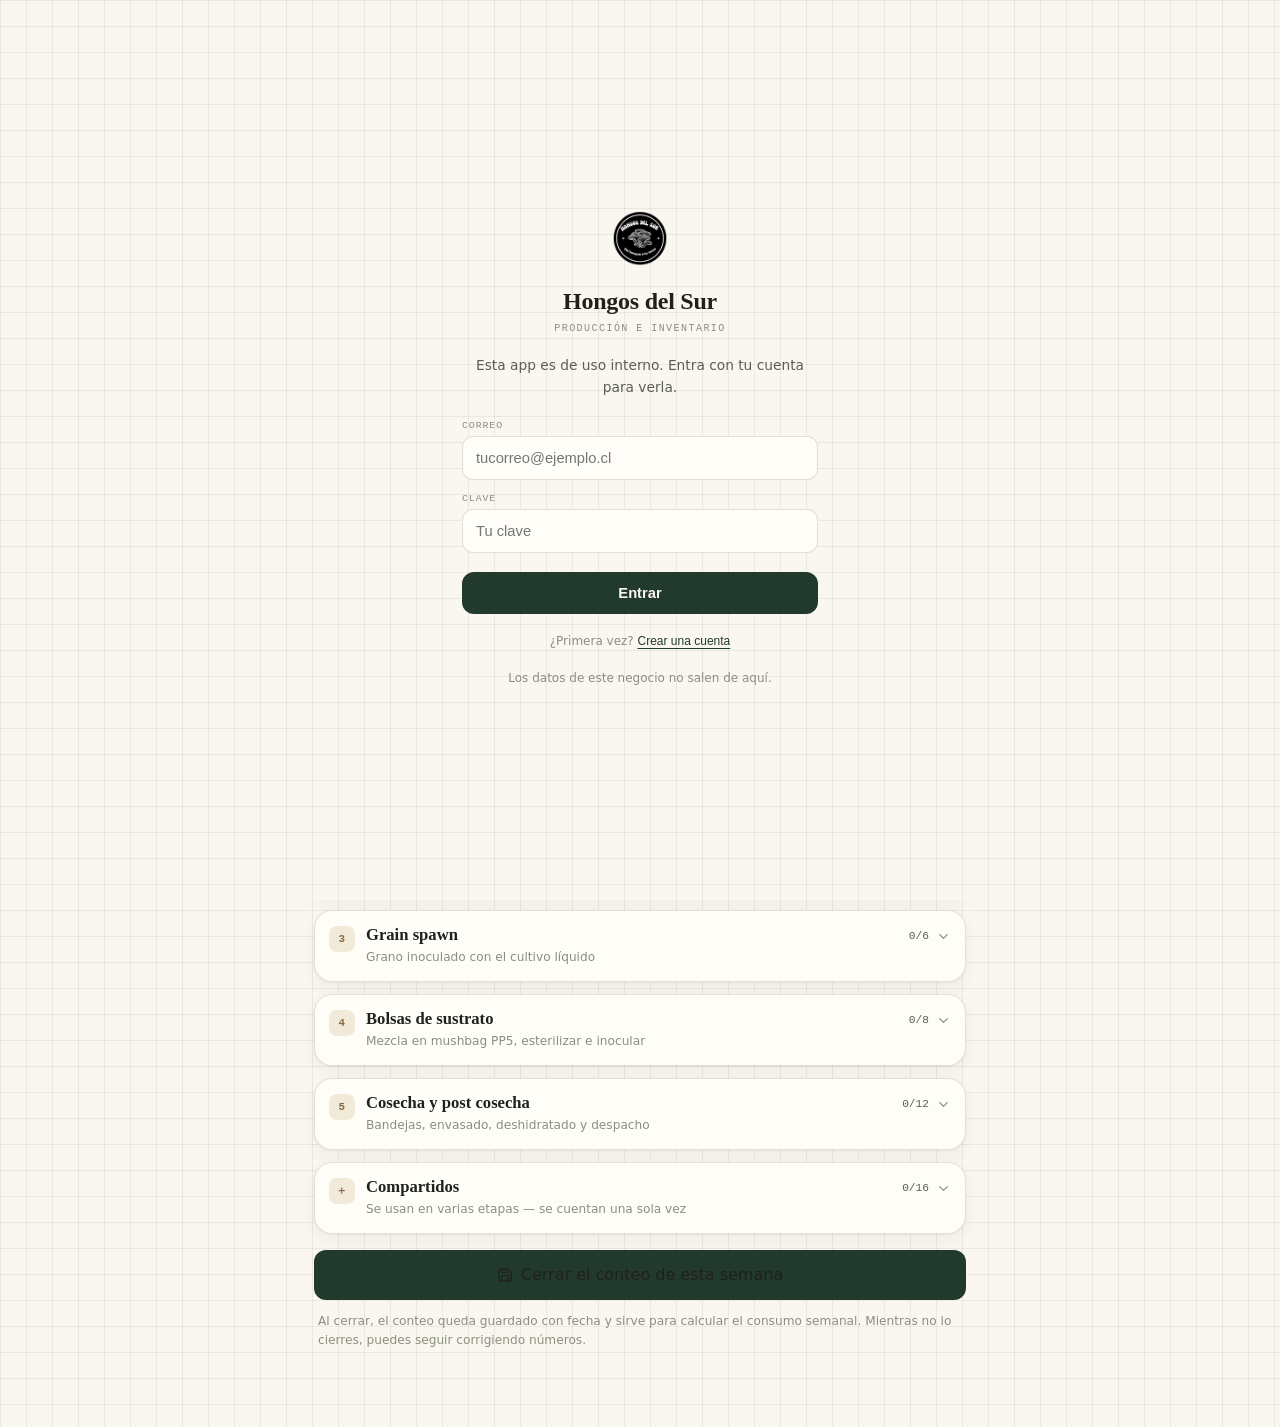
==== commit 5bf7d55a: "La app publicada pide sesion y no lleva datos del negocio Dos capas. Primera: servida por http la ap" ====
--- a/inventario/index.html
+++ b/inventario/index.html
@@ -834,6 +834,42 @@
 .kt tr.fuerte td{font-weight:700;border-top:1px solid var(--line);color:var(--ink)}
 .kt small{display:block;font-family:var(--f-body);font-size:.68rem;color:var(--ink-faint);letter-spacing:0}
 
+/* ============================================================
+   Puerta: lo primero que ve quien abre la dirección sin sesión
+   ============================================================ */
+.puerta{
+  position:fixed;inset:0;z-index:95;display:none;
+  background:var(--paper);
+  background-image:
+    linear-gradient(var(--line-soft) 1px,transparent 1px),
+    linear-gradient(90deg,var(--line-soft) 1px,transparent 1px);
+  background-size:26px 26px;
+  overflow-y:auto;
+  font-family:var(--f-body);color:var(--ink);
+}
+.puerta.on{display:block}
+html[data-puerta]{overflow:hidden}
+.puerta__in{
+  max-width:400px;margin:0 auto;min-height:100%;
+  display:flex;flex-direction:column;justify-content:center;
+  padding:32px 22px calc(32px + env(safe-area-inset-bottom,0px));
+}
+.puerta__sello{width:56px;height:56px;margin:0 auto 20px;display:grid;place-items:center;color:var(--accent)}
+.puerta__sello svg{width:38px;height:38px}
+.puerta__sello img{width:56px;height:56px;object-fit:contain;display:block}
+@media (prefers-color-scheme:dark){ .puerta__sello img{filter:invert(1)} }
+:root[data-theme="dark"] .puerta__sello img{filter:invert(1)}
+:root[data-theme="light"] .puerta__sello img{filter:none}
+.puerta__t{font-family:var(--f-display);font-size:1.5rem;font-weight:600;text-align:center;letter-spacing:-.01em;line-height:1.2}
+.puerta__s{font-family:var(--f-mono);font-size:.63rem;letter-spacing:.14em;text-transform:uppercase;color:var(--ink-faint);text-align:center;margin-top:7px}
+.puerta__d{font-size:.86rem;color:var(--ink-soft);text-align:center;margin:20px 0 22px;line-height:1.6}
+.puerta__err{
+  background:var(--crit-bg);color:var(--crit);border-radius:var(--r);
+  padding:10px 13px;font-size:.82rem;line-height:1.5;margin-bottom:13px;
+}
+.puerta__pie{font-size:.75rem;color:var(--ink-faint);text-align:center;margin-top:18px;line-height:1.6}
+.puerta__pie button{background:none;border:0;padding:0;color:var(--accent);font-size:.75rem;text-decoration:underline;text-underline-offset:3px}
+
 /* ---------- Varios ---------- */
 .empty{text-align:center;padding:34px 20px;color:var(--ink-faint);font-size:.86rem;line-height:1.6}
 .empty svg{width:32px;height:32px;margin-bottom:11px;opacity:.5}
@@ -958,6 +994,10 @@
 <div class="toast" id="toast" role="status" aria-live="polite"></div>
 
 </div>
+
+<!-- Puerta: tapa la app entera mientras no haya sesión. Vive fuera de .hds
+     para que ningún estilo de la app la mueva, y por encima de todo. -->
+<div class="puerta" id="puerta" role="dialog" aria-modal="true" aria-label="Iniciar sesión"></div>
 
 <!-- Hoja de etiquetas: invisible en pantalla, es lo único que se imprime. -->
 <div id="hojaEtiq" aria-hidden="true"></div>
@@ -3969,7 +4009,10 @@
       // teléfono, se vuelve a comparar todo desde cero.
       SYNC.olvidar();
       aplicarRol();
-      hojaNube();
+      cerrarHoja();
+      // Servida por internet, cerrar sesión deja la puerta puesta otra vez.
+      if(EXIGE_SESION) abrirPuerta("entrar");
+      else hojaNube();
       avisar("Sesión cerrada");
     });
     return;
@@ -3978,6 +4021,8 @@
     avisar("Comprobando…");
     NUBE.traerPerfil(function(err){
       if(err){ avisar(err); return; }
+      // Si mientras tanto le quitaron el acceso, se cierra la puerta encima.
+      if(!revisarRol(NUBE.rol())) return;
       aplicarRol();
       hojaNube();
     });
@@ -4310,7 +4355,7 @@
     razon:"Hongos del Sur E.I.R.L.",
     giro:"Cultivo y comercialización de hongos comestibles",
     rut:"",
-    dir:"Ancud 1310, Osorno",
+    dir:"",
     region:"Región de Los Lagos, Chile",
     tel:"+56 9 3458 4090",
     mail:"hongosparaelsur@gmail.com",
@@ -4338,13 +4383,17 @@
   // Precios SIEMPRE con IVA incluido (es la lista real de venta); si la
   // cotización se emite en valores netos, se convierte al agregar la línea.
   // [código, nombre, detalle, unidad, precio minorista, precio mayorista]
+  //
+  // Van en cero a propósito: este archivo se sirve por internet y cualquiera
+  // puede leerlo entero. La lista de precios se escribe una vez en Ajustes y
+  // queda en el dispositivo, que es el único lugar donde nadie más la ve.
   var CATALOGO = [
-    ["HDS-OA","Ostra Azul","Pleurotus ostreatus · fresco","kg",15000,13000],
-    ["HDS-ML","Melena de León","Hericium erinaceus · fresco","kg",15000,13000],
-    ["HDS-CH","Chestnut","Pholiota adiposa · fresco","kg",15000,13000],
-    ["HDS-SH","Shiitake","Lentinula edodes · fresco","kg",15000,13000],
-    ["HDS-OG","Ostra Golden","Pleurotus citrinopileatus · fresco","kg",15000,13000],
-    ["HDS-OR","Ostra Rosado","Pleurotus djamor · fresco","kg",15000,13000],
+    ["HDS-OA","Ostra Azul","Pleurotus ostreatus · fresco","kg",0,0],
+    ["HDS-ML","Melena de León","Hericium erinaceus · fresco","kg",0,0],
+    ["HDS-CH","Chestnut","Pholiota adiposa · fresco","kg",0,0],
+    ["HDS-SH","Shiitake","Lentinula edodes · fresco","kg",0,0],
+    ["HDS-OG","Ostra Golden","Pleurotus citrinopileatus · fresco","kg",0,0],
+    ["HDS-OR","Ostra Rosado","Pleurotus djamor · fresco","kg",0,0],
     ["HDS-DML","Melena de León deshidratada","Bolsa 100 g","unidad",0,0],
     ["HDS-DSH","Shiitake deshidratado","Bolsa 100 g","unidad",0,0],
     ["HDS-DOA","Ostra deshidratada","Bolsa 100 g","unidad",0,0],
@@ -4430,7 +4479,7 @@
     var p = s.split(".");
     return miles(Number(p[0])) + (p[1] ? "," + p[1] : "");
   }
-  // Acepta lo que la gente realmente escribe: 13000, 13.000, $13.000, 2,5 y 2.5.
+  // Acepta lo que la gente realmente escribe: 24000, 24.000, $24.000, 2,5 y 2.5.
   // Con coma presente, los puntos son separador de miles; sin coma, sólo se tratan
   // como miles si el patrón es 1.234 / 12.345.678 — así "2.5" sigue siendo dos y medio.
   function aNum(s){
@@ -5627,7 +5676,7 @@
     ["Aguja 16G de pulgada y media","con",100,"unidad",0,0],
     ["Imán para agitación magnética","reu",1,"unidad",0,500],
 
-    ["Grano de trigo","con",25,"kg",12000,0],
+    ["Grano de trigo","con",25,"kg",0,0],
     ["Bolsa mushbag 18x50 0.06","con",100,"unidad",0,0],
     ["Caja Wenbox 28 L","reu",1,"unidad",0,0],
     ["Caja Wenbox 61 L","reu",1,"unidad",0,0],
@@ -5769,10 +5818,13 @@
     });
     return {
       v:1, ins:ins, eta:eta,
+      // Sin cifras del negocio: el archivo es público, los montos se escriben
+      // en Ajustes y se quedan en el dispositivo. El kWh es el único que viene
+      // con un valor, porque es una tarifa de la calle y no dice nada de nadie.
       cfg:{
         kwh:160,
-        fijos:[{n:"Internet", m:14990},{n:"Agua", m:15000}],
-        sueldo:553553,
+        fijos:[{n:"Internet", m:0},{n:"Agua", m:0}],
+        sueldo:0,
         modoHora:"sueldo",
         valorHora:3000,
         bolsasMes:120,
@@ -5834,7 +5886,7 @@
     return (r < 0 ? "-" : "") + miles(Number(s[0])) + (s[1] ? "," + s[1] : "");
   }
   function pct(n){ return cifra(n, 1) + "%"; }
-  // Acepta lo que se escribe de verdad: 13000, 13.000, $13.000, 2,5 y 2.5.
+  // Acepta lo que se escribe de verdad: 24000, 24.000, $24.000, 2,5 y 2.5.
   function aNum(s){
     s = String(s == null ? "" : s).replace(/[\s$%]/g,"");
     if(s.indexOf(",") >= 0) s = s.replace(/\./g,"").replace(",",".");
@@ -6138,6 +6190,13 @@
     }
     if(!r.kgMes){
       h += '<div class="kaviso">Todavía no se puede repartir el sueldo ni los gastos fijos: revisa el plan del mes en Ajustes.</div>';
+    }
+    // Sin sueldo ni gastos fijos el kilo sale barato y falso: mejor decirlo.
+    if(DB.cfg.modoHora === "sueldo" && !Number(DB.cfg.sueldo)){
+      h += '<div class="kaviso">El costo <b>no incluye tu trabajo</b>. Escribe en Ajustes cuánto quieres retirar al mes y aparece repartido en cada kilo.</div>';
+    }
+    if(!r.fijosMes){
+      h += '<div class="kaviso">Faltan tus <b>gastos fijos</b> (internet, agua, arriendo): sin ellos el kilo sale más barato de lo que es.</div>';
     }
     return h;
   }
@@ -7093,7 +7152,205 @@
 })();
 
 /* ============================================================
-   20. Eventos
+   20. Puerta
+   ============================================================
+
+   Servida por internet, la app no muestra nada hasta que haya sesión. Abierta
+   como archivo local no pide nada: ahí el archivo ya está en las manos de quien
+   lo abrió, y exigir señal para usarlo sólo serviría para quedarse afuera.
+
+   Qué protege y qué no, para no confundirse:
+
+   - **Sí protege** los datos. Los del teléfono son de ese teléfono, y los de la
+     nube los guarda el servidor con sus permisos: sin cuenta aprobada no
+     entrega ni una fila. La puerta agrega que, además, no se pueda ni mirar la
+     interfaz ni escribir nada desde la dirección pública.
+   - **No protege el archivo.** Cualquiera puede pedir el HTML y leerlo entero:
+     así funciona un sitio estático. Por eso, además de la puerta, el archivo no
+     lleva adentro ningún dato del negocio — precios, costos y gastos viven en
+     el dispositivo, no en el código.
+   ============================================================ */
+
+var EXIGE_SESION = location.protocol.indexOf("http") === 0;
+var modoPuerta = "entrar", msgPuerta = null, correoPuerta = "", ocupadaPuerta = false;
+
+var SELLO_PUERTA = LOGO_DEF
+  ? '<img src="' + LOGO_DEF + '" alt="">'
+  : '<svg viewBox="0 0 24 24" fill="none" stroke="currentColor" stroke-width="1.4" stroke-linecap="round" stroke-linejoin="round">' +
+    '<path d="M3.2 10.5c0-4.2 3.9-7 8.8-7s8.8 2.8 8.8 7c0 1.1-.9 1.7-2.2 1.7H5.4c-1.3 0-2.2-.6-2.2-1.7Z"/>' +
+    '<path d="M9.6 12.2v5.4c0 1.6.9 2.6 2.4 2.6s2.4-1 2.4-2.6v-5.4"/></svg>';
+
+function pintarPuerta(){
+  var crear = modoPuerta === "crear", espera = modoPuerta === "espera";
+  var h = '<div class="puerta__in">';
+  h += '<div class="puerta__sello">' + SELLO_PUERTA + "</div>";
+  h += '<h1 class="puerta__t">Hongos del Sur</h1>';
+  h += '<div class="puerta__s">Producción e inventario</div>';
+
+  if(msgPuerta){
+    h += '<div class="puerta__err"' + (msgPuerta.t === "ok" ? ' style="background:var(--ok-bg);color:var(--ok)"' : "") +
+         ">" + esc(msgPuerta.txt) + "</div>";
+  }
+
+  if(espera){
+    var s = NUBE.sesion(), p = NUBE.perfil();
+    var bloq = p && p.rol === "bloqueado";
+    h += '<p class="puerta__d">' + (bloq
+      ? "Este acceso fue dado de baja."
+      : "Tu cuenta está creada, pero todavía no tiene acceso. El dueño la aprueba y después entras con el mismo correo.") + "</p>";
+    if(s) h += '<div class="field"><label>Cuenta</label><input value="' + esc(s.correo) + '" disabled></div>';
+    h += '<div style="margin-top:6px"><button class="btn btn--primary" data-pact="revisar">Comprobar de nuevo</button></div>';
+    h += '<div style="margin-top:9px"><button class="btn btn--ghost" data-pact="salir">Salir</button></div>';
+    h += "</div>";
+    document.getElementById("puerta").innerHTML = h;
+    return;
+  }
+
+  h += '<p class="puerta__d">' + (crear
+    ? "Crea tu cuenta y pídele al dueño que te dé acceso."
+    : "Esta app es de uso interno. Entra con tu cuenta para verla.") + "</p>";
+
+  if(crear){
+    h += '<div class="field"><label for="p_nom">Tu nombre</label>';
+    h += '<input id="p_nom" autocomplete="name" placeholder="Cómo te ven en el equipo"></div>';
+  }
+  h += '<div class="field"><label for="p_correo">Correo</label>';
+  h += '<input id="p_correo" type="email" inputmode="email" autocomplete="email" autocapitalize="off" spellcheck="false" value="' +
+       esc(correoPuerta) + '" placeholder="tucorreo@ejemplo.cl"></div>';
+  h += '<div class="field"><label for="p_clave">Clave</label>';
+  h += '<input id="p_clave" type="password" autocomplete="' + (crear ? "new-password" : "current-password") +
+       '" placeholder="' + (crear ? "Al menos 6 caracteres" : "Tu clave") + '"></div>';
+
+  h += '<div style="margin-top:6px"><button class="btn btn--primary" data-pact="' + (crear ? "crear" : "entrar") + '"' +
+       (ocupadaPuerta ? " disabled" : "") + ">" +
+       (ocupadaPuerta ? "Un momento…" : crear ? "Crear mi cuenta" : "Entrar") + "</button></div>";
+
+  h += '<p class="puerta__pie">' + (crear
+    ? '¿Ya tienes cuenta? <button data-pact="modo" data-pv="entrar">Entrar</button>'
+    : '¿Primera vez? <button data-pact="modo" data-pv="crear">Crear una cuenta</button>') + "</p>";
+  h += '<p class="puerta__pie">Los datos de este negocio no salen de aquí.</p>';
+  h += "</div>";
+
+  document.getElementById("puerta").innerHTML = h;
+}
+
+function abrirPuerta(modo){
+  modoPuerta = modo || "entrar";
+  ocupadaPuerta = false;
+  cerrarHoja();
+  pintarPuerta();
+  document.getElementById("puerta").classList.add("on");
+  document.documentElement.setAttribute("data-puerta", "1");
+  window.scrollTo(0,0);
+}
+function cerrarPuerta(){
+  msgPuerta = null;
+  var p = document.getElementById("puerta");
+  p.classList.remove("on");
+  p.innerHTML = "";
+  document.documentElement.removeAttribute("data-puerta");
+}
+function puertaArriba(){ return document.documentElement.hasAttribute("data-puerta"); }
+
+// Con la sesión ya iniciada: si el rol todavía no da acceso, la puerta se queda.
+function revisarRol(rol){
+  if(rol === "pendiente" || rol === "bloqueado"){ abrirPuerta("espera"); return false; }
+  if(puertaArriba()) cerrarPuerta();
+  return true;
+}
+
+function tocarPuerta(accion){
+  var el;
+  if(accion === "modo") return;
+
+  if(accion === "salir"){
+    NUBE.salir(function(){ SYNC.olvidar(); aplicarRol(); abrirPuerta("entrar"); });
+    return;
+  }
+
+  if(accion === "revisar"){
+    msgPuerta = null; pintarPuerta();
+    NUBE.traerPerfil(function(err){
+      if(err){ msgPuerta = {t:"err", txt:err}; pintarPuerta(); return; }
+      var rol = NUBE.rol();
+      if(revisarRol(rol)){
+        aplicarRol();
+        SYNC.sincronizar(function(){});
+        avisar("Listo, ya tienes acceso");
+      }else{
+        msgPuerta = {t:"err", txt:"Todavía no. Avísale al dueño."};
+        pintarPuerta();
+      }
+    });
+    return;
+  }
+
+  if(ocupadaPuerta) return;
+  var crear = accion === "crear";
+  correoPuerta = (val0("p_correo") || "").trim();
+  var clave = val0("p_clave");
+  var nombre = crear ? (val0("p_nom") || "").trim() : "";
+
+  if(!correoPuerta || !clave){
+    msgPuerta = {t:"err", txt:"Escribe tu correo y tu clave."};
+    pintarPuerta();
+    return;
+  }
+
+  ocupadaPuerta = true; msgPuerta = null; pintarPuerta();
+
+  function listo(err, resultado){
+    ocupadaPuerta = false;
+    if(err){
+      msgPuerta = {t:"err", txt:err};
+      pintarPuerta();
+      return;
+    }
+    if(resultado === "confirmar"){
+      modoPuerta = "entrar";
+      msgPuerta = {t:"ok", txt:"Cuenta creada. Te llegó un correo para confirmarla; ábrelo y vuelve acá."};
+      pintarPuerta();
+      return;
+    }
+    // Entramos, pero el rol manda: hasta que el dueño apruebe, no se pasa.
+    NUBE.traerPerfil(function(){
+      if(!revisarRol(NUBE.rol())) return;
+      aplicarRol();
+      SYNC.sincronizar(function(){});
+      avisar("Hola de nuevo");
+      if(/^#\/l\//.test(location.hash || "")) aplicarHash();
+    });
+  }
+
+  if(crear) NUBE.registrar(correoPuerta, clave, nombre, listo);
+  else NUBE.entrar(correoPuerta, clave, function(err){ listo(err, "sesion"); });
+}
+
+function val0(id){ var e = document.getElementById(id); return e ? e.value : ""; }
+
+document.addEventListener("click", function(ev){
+  var t = ev.target.closest ? ev.target.closest("[data-pact]") : null;
+  if(!t) return;
+  if(t.getAttribute("data-pact") === "modo"){
+    modoPuerta = t.getAttribute("data-pv");
+    msgPuerta = null;
+    pintarPuerta();
+    return;
+  }
+  tocarPuerta(t.getAttribute("data-pact"));
+});
+
+// Enter en la clave entra, que es lo que espera cualquiera.
+document.addEventListener("keydown", function(ev){
+  if(ev.key !== "Enter" || !puertaArriba()) return;
+  var el = ev.target;
+  if(!el.id || el.id.slice(0,2) !== "p_") return;
+  ev.preventDefault();
+  tocarPuerta(modoPuerta === "crear" ? "crear" : "entrar");
+});
+
+/* ============================================================
+   21. Eventos
    ============================================================ */
 
 var VISTAS = ["conteo","lotes","ficha","resumen","insumos","cotiza","costos"];
@@ -7170,10 +7427,11 @@
     return true;
   }
   NUBE.desdeHash(p, function(err){
-    if(err){ avisar(err); return; }
+    if(err){ avisar(err); abrirPuerta("entrar"); return; }
     NUBE.traerPerfil(function(){
+      if(!revisarRol(NUBE.rol())) return;
+      aplicarRol();
       avisar("Correo confirmado · sesión iniciada");
-      hojaNube();
     });
   });
   return true;
@@ -7471,7 +7729,7 @@
 window.addEventListener("hashchange", aplicarHash);
 
 /* ============================================================
-   21. Arranque
+   22. Arranque
    ============================================================ */
 
 try{
@@ -7490,11 +7748,18 @@
 borrador();
 guardar();
 
+// El hash se lee antes que nada, porque puede traer la sesión del enlace del
+// correo —y de eso depende si la puerta se abre o no— o el lote de un QR.
+var vinoDelCorreo = tomarSesionDelHash();
+
 // Si había sesión, se recupera el rol por detrás: la app no espera al servidor.
 SYNC.cargarEstado();
 if(NUBE.cargar()){
   NUBE.traerPerfil(function(err){
+    // Sin señal no se sabe el rol y se sigue con lo guardado: el galpón no
+    // tiene cobertura y quedarse afuera ahí sería peor que cualquier riesgo.
     if(err) return;
+    if(!revisarRol(NUBE.rol())) return;
     aplicarRol();
     SYNC.sincronizar(function(){});
   });
@@ -7502,11 +7767,12 @@
 // Al recuperar la señal, lo que quedó pendiente sube solo.
 window.addEventListener("online", function(){ SYNC.pronto(); });
 
-// El hash se lee antes de pintar nada, porque cambiar de pantalla lo borra.
-// Puede traer la sesión del enlace del correo, o el lote de un QR escaneado.
-var vinoDelCorreo = tomarSesionDelHash();
 if(!vinoDelCorreo && /^#\/l\//.test(location.hash || "")) aplicarHash();
 else irA("conteo");
+
+// La puerta va al final: la app ya está pintada detrás, así que al entrar
+// aparece entera, incluida la ficha del lote si se llegó escaneando un QR.
+if(EXIGE_SESION && !NUBE.sesion()) abrirPuerta("entrar");
 
 })();
 </script>
